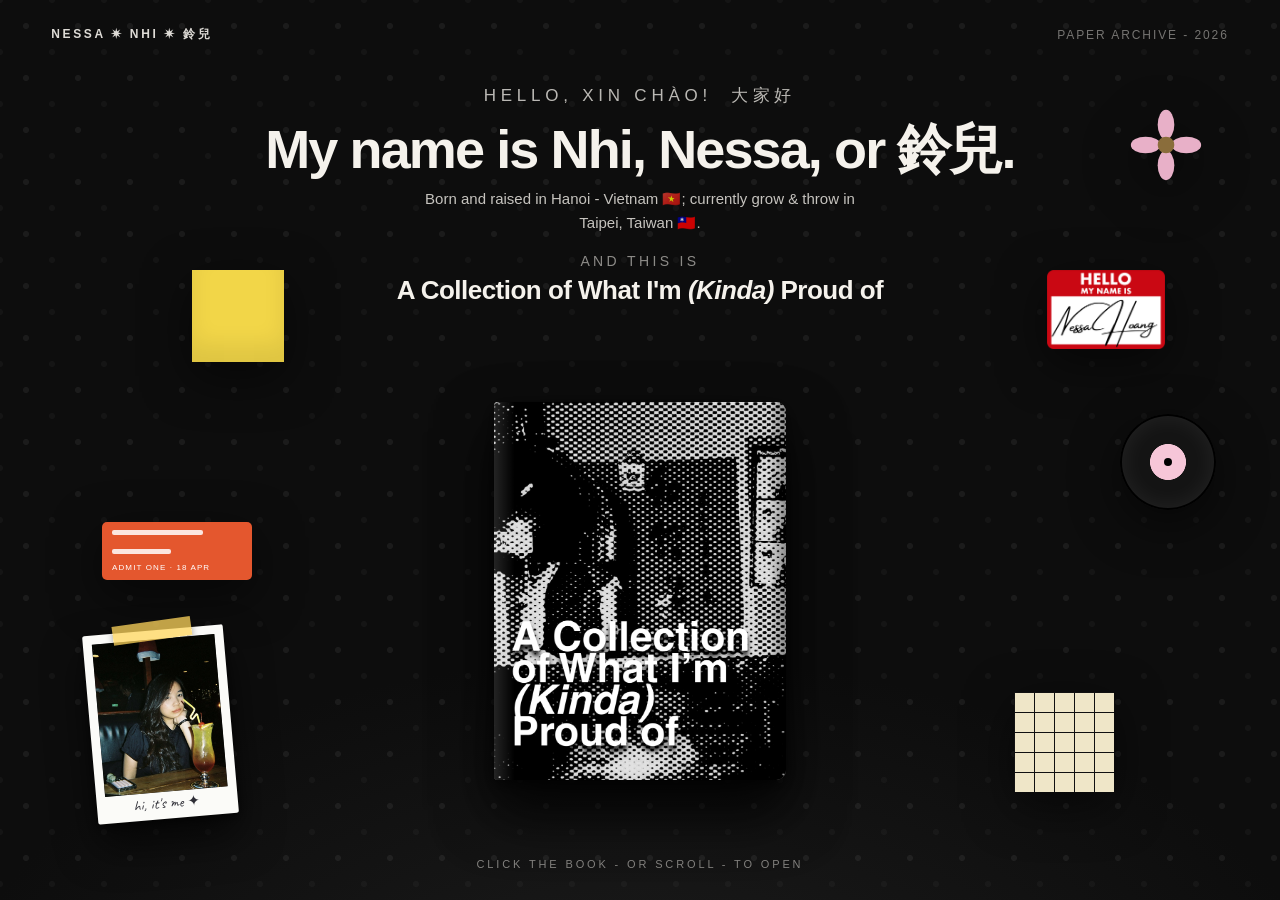
==== index.html @ 857541cd "Describe UI-UX and user-flow work in the NSTC entry Co-Authored-By: Claude Opus 5.5 <noreply@anthrop" ====
<!DOCTYPE html>
<html lang="en">
<head>
<meta charset="UTF-8">
<meta name="viewport" content="width=device-width, initial-scale=1.0, viewport-fit=cover">
<title>A Collection of What I'm (Kinda) Proud of - Nessa / Nhi / 鈴兒</title>
<meta name="description" content="Nessa (Nhi / 鈴兒) - marketer, event-maker and creator. A scrapbook portfolio of campaigns, events and products I'm kinda proud of.">
<meta name="theme-color" content="#0d0d0d" media="(prefers-color-scheme: dark)">
<meta name="theme-color" content="#cfeffe" media="(prefers-color-scheme: light)">
<meta name="color-scheme" content="dark light">
<link rel="preconnect" href="https://fonts.googleapis.com">
<link rel="preconnect" href="https://fonts.gstatic.com" crossorigin>
<link href="https://fonts.googleapis.com/css2?family=Caveat:wght@500;600;700&family=Space+Mono:wght@400;700&display=swap" rel="stylesheet">
<style>
:root{
  --helv: "Helvetica Neue", Helvetica, "Segoe UI", Arial, "PingFang TC", "Microsoft JhengHei", sans-serif;
  --hand: "Caveat", "Segoe Script", "Bradley Hand", "Comic Sans MS", cursive;
  --mono: "Space Mono", ui-monospace, "SF Mono", SFMono-Regular, Menlo, Consolas, monospace;
  --display: "Fraunces", "Playfair Display", Georgia, "Times New Roman", serif;
  --rule: rgba(96,116,158,.20);
  --tape: rgba(255,214,92,.75);
  --ink-black:#0d0d0d;
  --paper-white:#f5f2ec;
  --polka-blue:#cfeffe;
  --polka-dot:#0a0a14;
  --ink:#16161c;
  --card-white:#fcfcfa;
  --card-paper:#f8f5ee;
  --cr-red:#ff5a4f; --cr-orange:#ff9a3c; --cr-yellow:#ffd93d; --cr-green:#6bcf7f;
  --cr-teal:#4ecdc4; --cr-blue:#4d96ff; --cr-purple:#b983ff; --cr-pink:#ff8ab8;
  --res-line:#e0356b;
  --accent-ticket:#e4572e; --accent-note:#f2d648; --accent-envelope:#f6c6d8;
}
*{ margin:0; padding:0; box-sizing:border-box; -webkit-tap-highlight-color:transparent; }
html{ height:100%; }
body{ height:100%; height:100dvh; overflow:hidden; overscroll-behavior:none; }
body{ font-family:var(--helv); background:var(--ink-black); color:var(--paper-white); -webkit-font-smoothing:antialiased; }
button{ font-family:var(--helv); cursor:pointer; border:0; background:none; color:inherit; }
img{ display:block; max-width:100%; }

/* ---- moving polka dots ---- */
.dots-layer{
  position:absolute; inset:0; pointer-events:none;
  background-image:
    radial-gradient(var(--dot-c1, rgba(255,255,255,.06)) var(--dot-r,2.6px), transparent calc(var(--dot-r,2.6px) + .8px)),
    radial-gradient(var(--dot-c2, rgba(255,255,255,.03)) var(--dot-r,2.6px), transparent calc(var(--dot-r,2.6px) + .8px));
  background-size:var(--dot-t,52px) var(--dot-t,52px), var(--dot-t,52px) var(--dot-t,52px);
  background-position:0 0, calc(var(--dot-t,52px)/2) calc(var(--dot-t,52px)/2);
  animation:dotsUp 10s linear infinite;
}
@keyframes dotsUp{
  from{ background-position:0 0, calc(var(--dot-t,52px)/2) calc(var(--dot-t,52px)/2); }
  to  { background-position:0 calc(var(--dot-t,52px) * -1), calc(var(--dot-t,52px)/2) calc(var(--dot-t,52px)/-2); }
}

/* ---- focus visibility (keyboard users) ---- */
:focus-visible{ outline:3px solid #4d96ff; outline-offset:3px; border-radius:4px; }
#landing :focus-visible{ outline-color:#ffd93d; }
#viewer :focus-visible, #contact-overlay :focus-visible{ outline-color:#e0356b; }
/* the deck is page-sized — a full-bleed ring reads as breakage, so inset it */
.deck-zone:focus-visible{ outline:none; }
.deck-zone:focus-visible::after{ content:""; position:absolute; inset:8px; z-index:55; pointer-events:none;
  border:2px dashed rgba(224,53,107,.7); border-radius:14px; }

/* ============ LANDING ============ */
#landing{ position:fixed; inset:0; height:100dvh; z-index:10; display:flex; flex-direction:column; align-items:center; overflow:hidden;
  background: radial-gradient(ellipse 90% 70% at 50% 115%, #1c1c1c 0%, transparent 60%), var(--ink-black);
  transition:opacity .55s ease, visibility 0s linear .6s; }
#landing .dots-layer{ z-index:1; }
body.opened #landing{ opacity:0; visibility:hidden; pointer-events:none; }
.landing-nav{ width:100%; display:flex; justify-content:space-between; align-items:center; padding:26px clamp(24px,4vw,54px) 0;
  font-size:12px; letter-spacing:.22em; font-weight:700; text-transform:uppercase; opacity:.9; z-index:5; }
.landing-nav span{ opacity:.5; font-weight:400; letter-spacing:.16em; }
.greeting{ z-index:5; text-align:center; margin-top:clamp(16px,4.5vh,44px);
  animation:rise .9s cubic-bezier(.22,1,.36,1) both .15s; transition:opacity .4s ease, transform .6s ease; }
body.opening .greeting{ opacity:0; transform:translateY(-26px); }
.greeting .hello{ font-size:clamp(13px,1.6vw,17px); letter-spacing:.28em; text-transform:uppercase; opacity:.75; margin-bottom:14px; }
.greeting h1{ font-size:clamp(28px,4.6vw,54px); font-weight:700; letter-spacing:-.035em; line-height:1.05; }
.greeting h1 .names{ white-space:nowrap; }
.greeting .andthis{ margin-top:14px; font-size:clamp(12px,1.3vw,14px); letter-spacing:.24em; text-transform:uppercase; opacity:.55; }
.greeting .work-title{ margin-top:6px; font-size:clamp(17px,2.3vw,26px); font-weight:700; letter-spacing:-.02em; }
.greeting .work-title em{ font-style:italic; }
.greeting .bio{ margin-top:10px; font-size:clamp(11.5px,1.18vw,15px); line-height:1.58; opacity:.8;
  max-width:52ch; margin-left:auto; margin-right:auto; }
.greeting .bio:first-of-type{ margin-top:14px; }
.greeting .bio b{ font-weight:700; opacity:1; color:#fff; }
.greeting .bio .nb{ white-space:nowrap; }
.greeting .andthis{ margin-top:18px; }

/* the polaroid of me, sitting on the desk next to the book */
.me-shot{ position:absolute; z-index:7; left:clamp(18px,7vw,110px); bottom:clamp(16px,9vh,90px);
  width:clamp(112px,11vw,168px); background:#fbfbf8; padding:9px 9px 5px; border-radius:2px;
  box-shadow:0 22px 40px rgba(0,0,0,.62), 0 3px 10px rgba(0,0,0,.5);
  transform:rotate(-5deg); transition:opacity .5s ease, transform .5s ease;
  animation:drift 12s ease-in-out infinite alternate; --dx:7px; --dy:-11px; --r0:-5deg; --r1:-2deg; }
.me-shot .me-frame{ width:100%; aspect-ratio:4/5; overflow:hidden; background:#111; }
.me-shot img{ width:100%; height:100%; object-fit:cover; object-position:58% 34%; }
.me-shot figcaption{ font-family:var(--hand); font-size:clamp(14px,1.15vw,18px); color:#2e2e36;
  text-align:center; padding:3px 0 2px; line-height:1.1; }
.me-shot .me-tape{ position:absolute; top:-9px; left:50%; width:56%; height:19px;
  transform:translateX(-50%) rotate(-3deg); background:var(--tape); box-shadow:0 3px 7px rgba(0,0,0,.35); }
body.opening .me-shot{ opacity:0; transform:translateY(18px) rotate(-5deg); }
@keyframes rise{ from{ opacity:0; transform:translateY(26px);} to{ opacity:1; transform:none;} }

.book-stage{ position:relative; z-index:6; flex:1; min-height:0; width:100%; display:flex; flex-direction:column; align-items:center; justify-content:center; perspective:1900px; padding-top:2vh; }
#book{ position:relative; height:clamp(190px,42vh,420px); max-height:100%; aspect-ratio:770/1000; transform-style:preserve-3d; transform-origin:left center;
  cursor:pointer; animation:rise 1s cubic-bezier(.22,1,.36,1) both .35s; transition:transform 1.15s cubic-bezier(.55,.03,.22,1); }
#book:hover .cover{ transform:rotateY(-16deg); }
#book .inner-page{ position:absolute; inset:0; border-radius:4px 10px 10px 4px; background:var(--card-paper);
  display:flex; flex-direction:column; align-items:center; justify-content:center; gap:8px; color:#4a453b; text-align:center;
  box-shadow:inset 14px 0 24px rgba(0,0,0,.10), 0 26px 55px rgba(0,0,0,.55); }
#book .inner-page p{ font-size:clamp(10px,1.1vw,13px); letter-spacing:.2em; text-transform:uppercase; }
#book .inner-page .mark{ font-size:26px; }
#book .cover{ position:absolute; inset:0; border-radius:4px 10px 10px 4px; transform-origin:left center; transform-style:preserve-3d;
  transition:transform 1.15s cubic-bezier(.55,.03,.22,1); box-shadow:0 30px 60px rgba(0,0,0,.6), 0 4px 14px rgba(0,0,0,.5); }
#book .cover-front, #book .cover-back{ position:absolute; inset:0; border-radius:inherit; overflow:hidden; backface-visibility:hidden; }
#book .cover-front{ background:#111; }
#book .cover-front img{ width:100%; height:100%; object-fit:cover; filter:contrast(1.02); }
#book .cover-front::after{ content:""; position:absolute; inset:0; background:linear-gradient(90deg, rgba(255,255,255,.14) 0, transparent 7%, transparent 94%, rgba(0,0,0,.35) 100%); }
#book .cover-back{ transform:rotateY(180deg); background:var(--card-paper); border-radius:10px 4px 4px 10px; display:flex; align-items:center; justify-content:center;
  color:#4a453b; font-size:clamp(9px,1vw,12px); letter-spacing:.2em; text-transform:uppercase; box-shadow:inset -14px 0 24px rgba(0,0,0,.10); }
body.opening #book{ transform:translateX(50%) translateY(var(--open-dy,-6vh)) rotateX(4deg) scale(1.8); }
body.opening #book .cover{ transform:rotateY(-178deg); }
.hint{ z-index:5; padding-bottom:30px; font-size:11px; letter-spacing:.26em; text-transform:uppercase; opacity:.5;
  animation:bob 2.4s ease-in-out infinite; transition:opacity .3s ease; }
body.opening .hint{ opacity:0; }
@keyframes bob{ 0%,100%{ transform:translateY(0);} 50%{ transform:translateY(6px);} }

/* floating ephemera */
.ephemera{ position:absolute; inset:0; z-index:2; pointer-events:none; transition:opacity .5s ease; }
body.opening .ephemera{ opacity:0; }
.float-item{ position:absolute; will-change:transform; animation:drift var(--dur,9s) ease-in-out infinite alternate;
  animation-delay:var(--delay,0s); filter:drop-shadow(0 14px 24px rgba(0,0,0,.55)); }
@keyframes drift{ from{ transform:translate(0,0) rotate(var(--r0,-4deg)); } to{ transform:translate(var(--dx,10px), var(--dy,-18px)) rotate(var(--r1,4deg)); } }
.float-item img{ width:100%; height:auto; }
.fi-badge img.el-badge{ width:118px; }
.ph-note{ width:92px; height:92px; background:var(--accent-note); box-shadow:inset 0 -18px 22px rgba(0,0,0,.08); }
.ph-ticket{ width:150px; height:58px; background:var(--accent-ticket); border-radius:5px; color:#fff; font-size:8px; letter-spacing:.14em;
  padding:8px 10px; text-transform:uppercase; display:flex; flex-direction:column; justify-content:space-between; }
.ph-ticket i{ display:block; height:5px; background:rgba(255,255,255,.85); border-radius:2px; width:70%; }
.ph-ticket i + i{ width:45%; margin-top:4px; }
.ph-polaroid{ width:110px; background:#fff; padding:8px 8px 26px; }
.ph-polaroid .ph-photo{ width:100%; aspect-ratio:1; background: radial-gradient(circle at 30% 35%, #8b93a8 0 22%, transparent 23%), linear-gradient(160deg,#5b6478,#2e3242); }
.ph-vinyl{ width:96px; height:96px; border-radius:50%; background:radial-gradient(circle, var(--accent-envelope) 0 26%, #141414 27% 100%);
  box-shadow:inset 0 0 0 2px #000, inset 0 0 26px rgba(255,255,255,.08); position:relative; }
.ph-vinyl::after{ content:""; position:absolute; left:50%; top:50%; width:8px; height:8px; border-radius:50%; background:#000; transform:translate(-50%,-50%); }
.ph-cross{ width:100px; height:100px; background: linear-gradient(#111 1.5px, transparent 1.5px) 0 0/20px 20px, linear-gradient(90deg,#111 1.5px, transparent 1.5px) 0 0/20px 20px, #efe6c8; }
.ph-flower{ width:74px; height:74px; }
.fi-1{ top:11%; left:5%;  --dur:11s; --dx:14px; --dy:-20px; --r0:-8deg; --r1:-2deg; }
.fi-2{ top:58%; left:8%;  --dur:12s; --dx:-12px; --dy:-26px; --r0:5deg; --r1:-3deg; --delay:-3s; }
.fi-3{ top:30%; left:15%; --dur:9s;  --dx:10px; --dy:16px; --r0:-10deg; --r1:-16deg; --delay:-5s; }
.fi-4{ top:12%; right:6%; --dur:11s; --dx:-16px; --dy:18px; --r0:6deg; --r1:12deg; }
.fi-badge{ top:30%; right:9%; --dur:9s; --dx:-10px; --dy:-14px; --r0:7deg; --r1:2deg; }
.fi-5{ top:46%; right:5%; --dur:13s; --dx:12px; --dy:-22px; --r0:-3deg; --r1:4deg; --delay:-6s; }
.fi-6{ bottom:12%; right:13%; --dur:10s; --dx:-10px; --dy:-14px; --r0:8deg; --r1:2deg; --delay:-2s; }
.fi-7{ bottom:15%; left:18%; --dur:12s; --dx:16px; --dy:-10px; --r0:-4deg; --r1:6deg; --delay:-8s; }
.fi-8{ top:6%; left:36%; --dur:9s;  --dx:-8px; --dy:14px; --r0:3deg; --r1:-5deg; --delay:-4s; }
/* fi-7 was an empty polaroid — the real photo replaces it; fi-8 sat on the title */
.fi-7, .fi-8{ display:none; }
@media (max-width:1100px){ .fi-3{ display:none; } }

/* ---- bg morph ---- */
#bg-morph{ position:fixed; inset:0; height:100dvh; z-index:12; pointer-events:none; background:var(--polka-blue); clip-path:circle(0% at 50% 50%); transition:clip-path .9s cubic-bezier(.65,.02,.3,1); }
#bg-morph .dots-layer{ --dot-c1:var(--polka-dot); --dot-c2:rgba(10,10,20,.45); }
body.morph #bg-morph{ clip-path:circle(150% at 50% 50%); }

/* ============ VIEWER ============ */
#viewer{ position:fixed; inset:0; height:100dvh; z-index:15; background:var(--polka-blue); color:var(--ink); display:flex; flex-direction:column;
  opacity:0; visibility:hidden; pointer-events:none; transition:opacity .5s ease, visibility 0s linear .5s; }
body.opened #viewer{ opacity:1; visibility:visible; pointer-events:auto; transition:opacity .5s ease; }
#viewer .dots-layer{ z-index:1; --dot-c1:var(--polka-dot); --dot-c2:rgba(10,10,20,.45); }
.topbar, .deck-head, #flow-hint{ opacity:0; transform:translateY(-14px); transition:opacity .55s ease, transform .55s cubic-bezier(.22,1,.36,1); }
#flow-hint{ transform:translateY(12px); }
body.opened .topbar{ opacity:1; transform:none; transition-delay:.25s; }
body.opened .deck-head{ opacity:1; transform:none; transition-delay:.4s; }
body.opened #flow-hint{ opacity:.6; transform:none; transition-delay:.6s; }
.topbar{ position:relative; z-index:40; display:flex; align-items:center; justify-content:space-between; padding:14px 20px 0; }
.topbar .cluster{ display:flex; gap:11px; }
.dots-top{ position:absolute; left:50%; top:12px; transform:translateX(-50%); color:rgba(10,10,20,.65); font-size:15px; letter-spacing:3px; }
.icon-btn{ width:40px; height:40px; border-radius:50%; display:grid; place-items:center; border:1.7px solid var(--ink); color:var(--ink); transition:transform .2s ease, background .2s ease; }
.icon-btn:hover{ transform:scale(1.08); background:rgba(10,10,20,.08); }
.icon-btn.solid{ background:var(--ink); color:#fff; border-color:var(--ink); }
.icon-btn svg{ width:18px; height:18px; }
.deck-head{ position:relative; z-index:30; text-align:center; margin-top:1px; }
.deck-head h2{ color:var(--ink); font-weight:700; letter-spacing:-.02em; font-size:clamp(15px,1.9vw,21px); max-width:70vw; margin:0 auto; }
.deck-head .meta{ margin-top:3px; display:inline-flex; align-items:center; gap:6px; color:rgba(10,10,20,.7); font-size:11px; font-weight:500; }
.deck-head .meta svg{ width:13px; height:13px; }

.deck-zone{ position:relative; flex:1; min-height:0; z-index:20; overflow:hidden; cursor:grab;
  /* single-finger drag is ours; two-finger pinch stays with the browser (a11y) */
  touch-action:pinch-zoom;
  opacity:0; transform:translateY(30px) scale(.98); transition:opacity .6s ease, transform .7s cubic-bezier(.22,1,.36,1); }
body.opened .deck-zone{ opacity:1; transform:none; transition-delay:.3s; }
.deck-zone.dragging{ cursor:grabbing; }
#back-hint{ position:absolute; left:30px; top:50%; transform:translateY(-50%); z-index:50; color:var(--ink); font-size:11px; font-weight:700;
  letter-spacing:.24em; text-transform:uppercase; opacity:0; pointer-events:none; white-space:nowrap; }
#back-hint::before{ content:"←"; margin-right:9px; font-size:15px; }
#fwd-hint{ position:absolute; right:30px; top:50%; transform:translateY(-50%); z-index:50; color:var(--ink); font-size:11px; font-weight:700;
  letter-spacing:.24em; text-transform:uppercase; opacity:0; pointer-events:none; white-space:nowrap; text-align:right; }
#fwd-hint::after{ content:"→"; margin-left:9px; font-size:15px; }
#flow-hint{ position:relative; z-index:30; text-align:center; padding:1px 0 12px; color:var(--ink); font-size:10px; letter-spacing:.24em; text-transform:uppercase; }


.page{ position:relative; overflow:hidden; background:var(--card-white); }
.page img.page-img{ width:100%; height:100%; object-fit:cover; }
.slot{ position:absolute; inset:0; }
.slot .page{ width:100%; height:100%; }

/* SPREAD (two facing pages) — the default on landscape / desktop.
   Height is capped by the deck frame AND by the width the spread needs, so the
   book is always as large as it can be without ever spilling out of its frame. */
#openbook{ position:absolute; left:50%; top:50%; transform:translate(-50%,-50%);
  height:min(96%, calc(94vw / 1.54)); aspect-ratio:1540/1000;
  perspective:2800px; z-index:30; filter:drop-shadow(0 36px 50px rgba(20,40,70,.35)); }

/* SINGLE PAGE — portrait phones/tablets and any frame too small for a legible
   spread. One page fills the frame; the leaf pivots on the spine at its left. */
body.mode-single #openbook{ height:min(97%, calc(93vw / 0.77)); aspect-ratio:770/1000;
  filter:drop-shadow(0 20px 34px rgba(20,40,70,.34)); }
body.mode-single .ob-left{ display:none; }
body.mode-single .ob-right{ left:0; right:auto; width:100%; transform:none; border-radius:14px; }
body.mode-single .ob-spine{ display:none; }
body.mode-single #flip-leaf{ left:0; width:100%; }
body.mode-single #flip-leaf .leaf-front,
body.mode-single #flip-leaf .leaf-back{ border-radius:14px; }
/* the blank reverse of a turning sheet */
.page-verso{ background:
    repeating-linear-gradient(135deg, rgba(90,80,60,.045) 0 7px, transparent 7px 14px),
    var(--card-paper);
  box-shadow:inset 0 0 70px rgba(120,110,90,.14); }
/* END OF A SINGLE-PAGE BOOK.
   Turning the last sheet away on the spine doesn't read as "closing" when there
   is no facing page — it just foreshortens off to the left and leaves the cover
   showing as a sliver. So instead the COVER swings shut over the page: it comes
   in edge-on at the spine and sweeps right until it covers the book. */
body.mode-single #openbook.book-closing .ob-right,
body.mode-single #openbook.book-closing .ob-left,
body.mode-single #openbook.book-closing .ob-spine{ animation:none; }
/* Pivot on the RIGHT edge so the cover's leading edge travels right → left,
   matching the way the spread shuts. */
body.mode-single #openbook.book-closing #flip-leaf{ transform-origin:right center;
  animation:coverShut .8s cubic-bezier(.42,.02,.24,1) forwards; }
@keyframes coverShut{ from{ transform:rotateY(90deg); } to{ transform:rotateY(0deg); } }
/* a shadow that sweeps off the page as the cover lands on it */
body.mode-single #openbook.book-closing .ob-right .half-shade{ animation:coverCast .8s ease-out forwards; }
@keyframes coverCast{ from{ opacity:.30; } to{ opacity:0; } }
/* one page is a much smaller stage than a spread — bring the vanishing point in
   so the sweep reads as depth instead of a horizontal squash */
body.mode-single #openbook{ perspective:1500px; }
/* CLOSE-BOOK ANIMATION — the right-hand leaf (carrying the COVER on its back)
   pivots on the spine and sweeps LEFT over the left page, the way the last page
   of a book falls shut. The left page stays put and the cover lands on it. */
#openbook.book-closing #flip-leaf{ animation:leafShut .95s cubic-bezier(.55,.03,.28,1) forwards; }
@keyframes leafShut{ from{ transform:rotateY(0deg); } to{ transform:rotateY(-180deg); } }
#openbook.book-closing .ob-right{ animation:rightFade .45s ease .5s forwards; }
@keyframes rightFade{ to{ opacity:0; } }
#openbook.book-closing .ob-spine{ animation:rightFade .4s ease .55s forwards; }
/* Once the leaf has swept shut, the book IS its left half — pivot on that
   half's centre so the closed book sits centred instead of off to one side. */
#openbook.book-closing{ transform-origin:25% 50%; animation:bookRecenter .85s cubic-bezier(.5,.02,.3,1) .8s forwards; }
@keyframes bookRecenter{
  from{ transform:translate(-50%,-50%) scale(1) rotate(0deg); }
  to  { transform:translate(-25%,-50%) scale(.86) rotate(-3deg); }
}
/* single-page mode is already one page wide — keep it centred where it is */
/* On one page there is no second half for the book to fold onto - shutting it
   IS the whole book going away. So it settles, shrinks off the screen, and only
   then does the card drop into the space it left. */
body.mode-single #openbook.book-closing{ transform-origin:50% 50%;
  animation-name:bookAwaySingle; animation-delay:.66s; animation-duration:.72s;
  animation-timing-function:cubic-bezier(.5,.02,.3,1); }
@keyframes bookAwaySingle{
  0%  { transform:translate(-50%,-50%) scale(1)   rotate(0deg);  opacity:1; }
  46% { transform:translate(-50%,-50%) scale(.84) rotate(-3deg); opacity:1; }
  100%{ transform:translate(-50%,-64%) scale(.42) rotate(-7deg); opacity:0; }
}
/* REOPEN — the same shut, run backwards, for scrolling back off the end */
#openbook.book-opening-back #flip-leaf{ animation:leafOpenBack .55s cubic-bezier(.3,.02,.35,1) forwards; }
@keyframes leafOpenBack{ from{ transform:rotateY(-180deg); } to{ transform:rotateY(0deg); } }
#openbook.book-opening-back .ob-right{ animation:rightBack .32s ease forwards; }
@keyframes rightBack{ from{ opacity:0; } to{ opacity:1; } }
#openbook.book-opening-back .ob-spine{ animation:rightBack .32s ease .08s backwards; }
#openbook.book-opening-back{ transform-origin:25% 50%; animation:bookGrowBack .5s cubic-bezier(.34,1.5,.5,1) forwards; }
@keyframes bookGrowBack{
  from{ transform:translate(-25%,-50%) scale(.86) rotate(-3deg); }
  to  { transform:translate(-50%,-50%) scale(1) rotate(0deg); }
}
body.mode-single #openbook.book-opening-back{ transform-origin:50% 50%; animation-name:bookGrowBackSingle; }
@keyframes bookGrowBackSingle{
  from{ transform:translate(-50%,-50%) scale(.86) rotate(-3deg); }
  to  { transform:translate(-50%,-50%) scale(1) rotate(0deg); }
}
body.mode-single #openbook.book-opening-back .ob-right,
body.mode-single #openbook.book-opening-back .ob-left,
body.mode-single #openbook.book-opening-back .ob-spine{ animation:none; }
body.mode-single #openbook.book-opening-back #flip-leaf{ transform-origin:right center;
  animation:coverOpenBack .5s cubic-bezier(.3,.02,.35,1) forwards; }
@keyframes coverOpenBack{ from{ transform:rotateY(0deg); } to{ transform:rotateY(90deg); } }

/* cover face mounted on the closing leaf's back */
.page.back-cover{ background:#111; display:flex; }
.page.back-cover img{ width:100%; height:100%; object-fit:cover; }
.ob-half{ position:absolute; top:0; width:50%; height:100%; transform-origin:bottom center; }
.ob-left{ left:0; transform:rotate(-.8deg); border-radius:14px 0 0 14px; overflow:hidden; }
.ob-right{ right:0; transform:rotate(.8deg); border-radius:0 14px 14px 0; overflow:hidden; }
.ob-half .half-shade{ position:absolute; inset:0; pointer-events:none; background:#0c1020; opacity:0; }
#flip-leaf{ position:absolute; left:50%; top:0; width:50%; height:100%; transform-origin:left center; transform-style:preserve-3d; will-change:transform; z-index:5; }
#flip-leaf .leaf-face{ position:absolute; inset:0; backface-visibility:hidden; overflow:hidden; background:var(--card-white); }
/* transformed/animated children create their own layers that ignore the parent's
   backface hiding — force it on them too, or they ghost through mid-flip */
#flip-leaf .leaf-face *{ backface-visibility:hidden; }
#openbook.flipping #flip-leaf .leaf-front{ border-radius:0 14px 14px 0; }
#flip-leaf .leaf-back{ transform:rotateY(180deg); border-radius:14px 0 0 14px; }
#flip-leaf .leaf-face .leaf-shade{ position:absolute; inset:0; pointer-events:none; background:linear-gradient(90deg, rgba(8,10,22,.55), rgba(8,10,22,.15)); opacity:0; }
.ob-spine{ position:absolute; left:50%; top:-1%; bottom:-1%; width:5.5%; transform:translateX(-50%); z-index:8; pointer-events:none;
  background:linear-gradient(90deg, transparent, rgba(0,0,0,.10) 36%, rgba(0,0,0,.22) 50%, rgba(0,0,0,.10) 64%, transparent); }

/* ============ PAGE CONTENT (all clipped inside .page) ============ */
/* container query so type scales with the physical page, and overflow hides */
.pg{ position:absolute; inset:0; overflow:hidden; container-type:size; background:var(--card-paper); }
.pg-pad{ position:absolute; inset:0; padding:7cqh 8cqw; display:flex; flex-direction:column; overflow:hidden; }

/* ---- ABOUT ME page (photo) ---- */
/* ---- ABOUT: the "tell me about yourself" card ----
   A filled-in form card, a polaroid tucked over its corner, and the paragraph
   in a highlighted block underneath. Everything is sized in cqh so the whole
   thing scales with the page instead of needing its own breakpoints. */
.about{ color:#33333a; }
.about .pg-pad{ display:flex; flex-direction:column; }
.about .a-top{ display:flex; justify-content:space-between; align-items:baseline; font-family:var(--mono);
  font-size:2cqh; letter-spacing:.06em; color:#8a8a90; padding-bottom:1.2cqh; flex:none; }
.about .a-foot{ display:flex; justify-content:space-between; align-items:baseline; font-family:var(--mono);
  font-size:1.8cqh; letter-spacing:.06em; color:#9a9aa2; padding-top:1.2cqh; flex:none; }
.a-stage{ position:relative; flex:1 1 auto; min-height:0; display:flex; flex-direction:column;
  justify-content:center; gap:2.2cqh; padding:1cqh 0; }
/* a flex item will not go below its own min-content width unless told to, and
   a long unbroken value in the card was pushing the whole card off the sheet */
.a-stage > *{ min-width:0; max-width:100%; }
/* one dial the fitter turns: the card is a fixed stack of rows, so when the
   page is short everything on it has to come down together, not just the
   paragraph at the bottom */
.a-stage{ --acs:1; }

/* the card */
.a-card{ position:relative; z-index:1; background:#fff; border-radius:2.2cqh;
  padding:calc(3.4cqh * var(--acs)) 3.4cqw calc(2.6cqh * var(--acs));
  box-shadow:0 2.4cqh 4cqh rgba(20,30,60,.13);
  /* the polaroid overhangs the top-right corner and the toolkit runs down the
     strip below it, so the card keeps clear of both */
  margin-right:23cqw; }
.ac-head{ position:relative; margin-bottom:calc(2.2cqh * var(--acs)); padding-top:calc(2.6cqh * var(--acs)); }
/* the sticker sits ABOVE the first line of the title, never across it */
.ac-stamp{ position:absolute; top:0; left:12.5cqw; font-family:var(--mono); font-size:1.8cqh;
  font-weight:700; letter-spacing:.22em; text-transform:uppercase; color:#15151b;
  background:var(--cr-blue); padding:.35cqh 1.1cqw; transform:rotate(-2deg); white-space:nowrap; }
.ac-title{ font-family:var(--display); font-size:calc(6.6cqh * var(--acs)); font-weight:800; line-height:1.02;
  letter-spacing:-.03em; color:#5b2f22; margin:.6cqh 0 0; }
.ac-kicker{ font-family:var(--mono); font-size:2cqh; font-weight:700; letter-spacing:.3em;
  text-transform:uppercase; color:var(--cr-blue); margin-left:.8cqw; vertical-align:.9cqh; }

/* the ruled rows */
.ac-rows{ border-top:.22cqh solid #23232a; }
.ac-row{ display:flex; flex-wrap:wrap; align-items:baseline; gap:.2cqh 2.4cqw;
  border-bottom:.22cqh solid #23232a; padding:calc(1.15cqh * var(--acs)) .4cqw; min-width:0; }
.ac-cell{ display:flex; align-items:baseline; gap:.9cqw; min-width:0; flex:1 1 auto; }
.ac-cell + .ac-cell{ flex:0 1 auto; }
.ac-k{ font-family:Georgia,"Times New Roman",serif; font-size:calc(2.35cqh * var(--acs)); color:#23232a; flex:none; }
.ac-v{ font-family:var(--hand); font-size:calc(3cqh * var(--acs)); line-height:1.1; color:#3a3ad0;
  overflow-wrap:anywhere; }

/* the polaroid, tucked over the card's top-right corner */
.a-polaroid{ position:absolute; top:-1cqh; right:-1cqw; width:calc(26cqw * var(--acs)); z-index:3; margin:0;
  background:#fff; padding:1.1cqh 1.1cqh 3cqh; border-radius:.6cqh;
  box-shadow:0 2.6cqh 4.2cqh rgba(20,30,60,.28); transform:rotate(3.5deg); }
.a-polaroid img{ width:100%; aspect-ratio:.82; object-fit:cover; display:block; border-radius:.3cqh; }
.a-polaroid .tape{ position:absolute; top:-1.5cqh; left:50%; transform:translateX(-50%) rotate(-3deg);
  width:60%; height:3.2cqh; background:var(--accent-note); opacity:.92;
  box-shadow:0 .8cqh 1.6cqh rgba(0,0,0,.16); }
.a-polaroid .a-spark{ position:absolute; bottom:-2cqh; left:-1.6cqw; font-size:4.4cqh; color:#e0356b;
  transform:rotate(-8deg); filter:drop-shadow(0 .4cqh .8cqh rgba(0,0,0,.2)); }

/* the toolkit: a rail of little sticker tiles down the right-hand strip the
   card and the paragraph already leave clear, starting under the polaroid */
.a-kit{ position:absolute; right:0; top:33%; bottom:0; width:22.5cqw; z-index:3;
  display:grid; grid-template-columns:repeat(2, 1fr); align-content:center;
  justify-items:center; gap:1.1cqh .8cqw; }
.kit-head{ grid-column:1 / -1; }
/* the odd one out sits under the middle of the pair above it */
.kit:nth-child(8){ grid-column:1 / -1; }
.kit-head{ font-family:var(--mono); font-size:calc(1.5cqh * var(--acs)); font-weight:700;
  letter-spacing:.14em; text-transform:uppercase; color:#6a6a76; text-align:center;
  margin-bottom:.3cqh; }
.kit{ display:block; min-width:0; transform:rotate(var(--r,0deg));
  transition:transform .2s cubic-bezier(.34,1.7,.5,1); }
.kit:nth-child(odd){ --r:-1.8deg; }
.kit:nth-child(even){ --r:1.8deg; }
/* The float lives on the INNER wrapper. A running animation outranks a :hover
   transform, so putting both on one element is what would kill the hover. */
.kit-fly{ display:flex; flex-direction:column; align-items:center; justify-content:center;
  gap:.25cqh; animation:kitFly 3.4s ease-in-out infinite; animation-delay:var(--d,0s); }
@keyframes kitFly{
  0%   { transform:translate(0, 0)          rotate(0deg); }
  30%  { transform:translate(.18cqw, -.75cqh) rotate(-3.2deg); }
  62%  { transform:translate(-.16cqw, -.3cqh) rotate(2.6deg); }
  100% { transform:translate(0, 0)          rotate(0deg); }
}
/* no card behind them any more, so the marks sit straight on the paper and
   carry their own shadow to lift off it */
.kit img{ width:min(9.4cqw, calc(9.2cqh * var(--acs))); height:auto; aspect-ratio:1;
  object-fit:contain; display:block; border-radius:1.4cqh;
  filter:drop-shadow(0 .55cqh 1cqh rgba(20,25,50,.3));
  transition:filter .2s ease; }
.kit-name{ font-family:var(--mono); font-size:calc(1.3cqh * var(--acs)); font-weight:700;
  color:#44444e; text-align:center; line-height:1.1; overflow-wrap:anywhere; }
@media (hover:hover){
  .kit:hover{ transform:rotate(0deg) scale(1.14); }
  .kit:hover img{ filter:drop-shadow(0 1cqh 1.8cqh rgba(20,25,50,.42)); }
}

/* the paragraph, in its own highlighted block */
.about p.a-body{ position:relative; z-index:1; --afs:2.4cqh; font-family:var(--mono);
  font-size:calc(var(--afs) * var(--acs)); line-height:1.7; color:#1f2a55; margin:0 23cqw 0 0;
  background:color-mix(in srgb, var(--cr-blue) 38%, #fff);
  /* left-aligned, not justified: monospace justified on a narrow page opens
     rivers of white between the words, and the page has to read the same on a
     laptop and a phone */
  border-radius:1.6cqh; padding:calc(2.2cqh * var(--acs)) 2.6cqw; text-align:left;
  overflow-wrap:anywhere; }
.about p.a-body b{ color:#12183a; }
.a-note{ position:absolute; right:-3.5cqw; bottom:1.6cqh; font-family:var(--hand);
  font-size:calc(2.9cqh * var(--acs)); font-weight:700; color:#15151b; background:#ffd93d;
  border:.28cqh solid #15151b; border-radius:99px; padding:.4cqh 1.4cqw;
  transform:rotate(6deg); z-index:4; white-space:nowrap; }

/* No per-device variant. The card, the polaroid over its corner and the note
   are all sized in container units, so the one composition scales to whatever
   page it lands on - and the page you saw on a laptop is the page you get on
   a phone. --acs is the only thing that moves, and only when a page is short. */

/* ---- TABLE OF CONTENTS page ---- */
.toc{ color:#33333a; }
/* ---- Table of contents (sticker cluster, like the reference) ---- */
.toc{ color:#33333a; background:
    radial-gradient(circle at 15% 12%, #dbe6ff 0 15cqh, transparent 15cqh),
    radial-gradient(circle at 88% 82%, #ffe0ee 0 18cqh, transparent 18cqh),
    var(--card-paper); }
.toc .a-top{ display:flex; justify-content:space-between; align-items:baseline; font-size:2.4cqh; letter-spacing:.05em; color:#8a8a90; border-bottom:1.4px solid #2b2b30; padding-bottom:1.2cqh; margin-bottom:1.6cqh; }
.toc .toc-title{ display:block; font-size:6cqh; font-weight:900; letter-spacing:-.02em; color:#1a1a22; line-height:1; margin-bottom:.6cqh; }
.toc .toc-sub{ font-size:2.2cqh; color:#6a6a72; font-style:italic; margin-bottom:.8cqh; }
/* chips sit in ONE tight overlapping stack, centered — like the reference image */
/* color variants */
.toc-c-blue { background:#3457c9; color:#fff; }
.toc-c-pink { background:#ff5aa1; color:#fff; }
.toc-c-teal { background:#4ecdc4; color:#fff; }
/* little star accents */
@keyframes tocSpin{ from{ transform:rotate(0);} to{ transform:rotate(360deg);} }
.toc-hint{ margin-top:2cqh; text-align:center; font-size:2cqh; color:#8a8a92; font-style:italic; letter-spacing:.02em; }

/* ---- RESUME (education/skills) ---- */
.res .a-top, .div-l .a-top{ display:flex; justify-content:space-between; align-items:baseline; font-size:2.6cqh; letter-spacing:.05em; color:#8a8a90; border-bottom:1.4px solid #2b2b30; padding-bottom:1.4cqh; margin-bottom:3cqh; }
.res-title{ display:inline-block; font-weight:900; text-transform:uppercase; letter-spacing:.03em; font-size:5.6cqh; color:#fff;
  -webkit-text-stroke:.42cqh var(--tcol,var(--cr-blue)); text-shadow:.4cqh .5cqh 0 rgba(0,0,0,.13); transform:rotate(-1deg); margin-bottom:2.2cqh; }
.res-entry{ display:flex; justify-content:space-between; gap:4cqw; margin-bottom:2.1cqh; }
.res-org{ font-weight:700; font-size:3.1cqh; color:#232328; line-height:1.28; }
.res-role{ font-size:2.7cqh; color:#55555c; margin-top:.5cqh; }
.res-r{ text-align:right; flex:none; }
.res-where{ font-weight:700; font-size:2.9cqh; color:#232328; }
.res-when{ font-size:2.5cqh; color:#77777e; margin-top:.3cqh; }
.res-detail{ font-size:2.5cqh; color:#6a6a70; line-height:1.55; margin-top:.9cqh; }
.res-detail b{ color:#3c3c42; }
.res-div{ height:2px; background:var(--res-line); border-radius:2px; margin:2.4cqh 0 2.8cqh; opacity:.9; }
.stk-cloud{ display:flex; flex-wrap:wrap; gap:1.4cqh 1.2cqh; align-content:flex-start; }
.stk{ display:inline-block; font-weight:800; text-transform:uppercase; letter-spacing:.05em; font-size:2.4cqh; padding:1.1cqh 2cqh; border-radius:99px;
  background:var(--c,var(--cr-blue)); color:#fff; box-shadow:0 0 0 .4cqh #fff, 0 1cqh 1.6cqh rgba(20,20,40,.22); }
.stk.outline{ background:#fff; color:var(--c); box-shadow:0 0 0 .4cqh var(--c), 0 1cqh 1.6cqh rgba(20,20,40,.18); }
.stk.stamp{ border-radius:1.4cqh; box-shadow:0 0 0 .4cqh #fff, 0 0 0 .8cqh var(--c), 0 1cqh 1.6cqh rgba(20,20,40,.2); }
.stk-cloud .stk:nth-child(4n+1){ transform:rotate(-4deg);} .stk-cloud .stk:nth-child(4n+2){ transform:rotate(3deg);}
.stk-cloud .stk:nth-child(4n+3){ transform:rotate(-2deg);} .stk-cloud .stk:nth-child(4n+4){ transform:rotate(5deg);}
.res-plain{ font-size:2.85cqh; line-height:1.65; color:#4a4a52; }

/* ---- PROJECT spread (pretty-little-marketer style) ---- */
/* ---- LEFT PAGE — a ruled notebook sheet you wrote the story on ---- */
.prj-l{ --bg:var(--cr-blue); background:
    radial-gradient(circle at 92% 6%, color-mix(in srgb, var(--bg) 18%, #fff) 0 11cqh, transparent 11cqh),
    var(--card-paper); }
/* red margin rule down the left, like a school pad */
.prj-l::before{ content:""; position:absolute; top:0; bottom:0; left:5.5cqw; width:.32cqh; background:rgba(224,53,107,.30); }
.prj-tag{ display:inline-flex; align-items:center; gap:1.4cqw; font-family:var(--mono); font-size:2.1cqh; font-weight:700; letter-spacing:.16em; text-transform:uppercase;
  color:#fff; background:var(--bg); padding:.8cqh 1.8cqh; border-radius:99px; align-self:flex-start; box-shadow:0 1cqh 2cqh rgba(20,20,40,.18); transform:rotate(-1.5deg); }
.prj-tag .star{ font-size:2.4cqh; }
.prj-story{ margin-top:1.4cqh; flex:1 1 auto; min-height:0;
  overflow-y:auto; overscroll-behavior:contain; touch-action:pan-y;
  scrollbar-width:thin; scrollbar-color:color-mix(in srgb, var(--bg) 60%, #fff) transparent; }
.prj-story.is-scroll{ -webkit-mask-image:linear-gradient(180deg,#000 calc(100% - 3cqh),transparent);
  mask-image:linear-gradient(180deg,#000 calc(100% - 3cqh),transparent); }
.prj-story::-webkit-scrollbar{ width:.9cqh; }
.prj-story::-webkit-scrollbar-thumb{ background:color-mix(in srgb, var(--bg) 55%, #fff); border-radius:99px; }
.prj-story::-webkit-scrollbar-track{ background:transparent; }
.prj-story .lead{ display:inline-flex; align-items:center; gap:.8cqw; font-family:var(--hand); font-size:3.6cqh; font-weight:700;
  color:var(--bg); margin-bottom:.6cqh; transform:rotate(-1.5deg); }
.prj-story .lead .arw{ font-family:var(--helv); font-size:2.6cqh; }
.prj-story{ --sfs:2cqh; --slh:1.55; --smb:.9cqh; }
/* The book runs at ONE size. These classes used to step the type down by how
   much copy a page held, which is exactly what made every page look different -
   they now only tighten the leading, and the auto-fit is the single thing
   allowed to change the size, and only when a page genuinely will not hold. */
.prj-story.long { --slh:1.5;  --smb:.8cqh; }
.prj-story.xlong{ --slh:1.46; --smb:.7cqh; }
.prj-story.xxlong{ --slh:1.42; --smb:.6cqh; }
/* the story + full CV list on one page (VRUPC, the yearbook) runs longer than
   any other entry - give it its own starting size so the fit loop isn't
   already at the floor before it begins */
.prj-story.xxxlong{ --slh:1.38; --smb:.5cqh; }
.prj-story p{ font-size:var(--sfs); line-height:var(--slh); color:#43434c; margin-bottom:var(--smb); }
.prj-story p.lede{ font-weight:700; color:#22222a; }
/* CV bullets — one line of evidence each, figures set bold */
/* the one-line summary, boxed off with a tab so it reads as a standfirst */
.prj-story .tldr{ position:relative; border:.28cqh solid var(--bg); border-radius:1.3cqh;
  background:color-mix(in srgb, var(--bg) 9%, #fff);
  padding:1.5cqh 1.6cqh 1.2cqh; margin:1.1cqh 0 1.4cqh; }
.prj-story .tldr .lab{ position:absolute; top:-1.15cqh; left:1.5cqh;
  font-family:var(--mono); font-size:1.55cqh; font-weight:700; letter-spacing:.12em;
  color:#fff; background:var(--bg); border-radius:99px; padding:.25cqh 1.1cqh; }
.prj-story .tldr p{ margin:0; font-weight:600; color:#24242c; }
body.mode-single .prj-story .tldr{ padding:1.2cqh 1.3cqh 1cqh; margin:1cqh 0 1.1cqh; }
/* her own voice runs above the CV list, in the handwriting face and set in
   italic so it never reads as another bullet */
.prj-story .s-sub{ display:inline-flex; align-items:center; gap:.7cqw; font-family:var(--hand);
  font-size:calc(var(--sfs) * 1.25); font-weight:700; color:var(--bg);
  transform:rotate(-1.2deg); margin:.3cqh 0 .5cqh; }
.prj-story .s-sub .arw{ font-family:var(--helv); font-size:calc(var(--sfs) * .92); }
.prj-story p.mine{ font-style:italic; color:#3b3b45; margin-bottom:calc(var(--smb) * 1.5); }
.prj-story p.credits{ margin-top:calc(var(--smb) * 1.6); padding-top:.9cqh;
  border-top:.16cqh dashed color-mix(in srgb, var(--bg) 45%, transparent);
  font-size:calc(var(--sfs) * .86); font-style:italic; color:#6a6a76; }
.prj-story ul.cv{ list-style:none; margin:.6cqh 0 0; padding:0; }
.prj-story ul.cv li{ position:relative; padding-left:3.2cqw; margin-bottom:calc(var(--smb) * .9);
  font-size:var(--sfs); line-height:var(--slh); color:#43434c; }
.prj-story ul.cv li::before{ content:"▸"; position:absolute; left:0; top:0; color:var(--bg); font-weight:900; }
.prj-story ul.cv li:last-child{ margin-bottom:0; }
.prj-story .num{ font-weight:800; color:#15151b; }
.d-wins .win .num{ color:var(--bg); }
/* what the two button rows actually are */
body.mode-single .prj-story.xxlong .lead{ font-size:3.1cqh; margin-bottom:.3cqh; }
/* the writing block takes the leftover page; the slips sit under it */
.d-body{ flex:1 1 auto; min-height:0; display:flex; flex-direction:column; }
.prj-story{ flex:0 1 auto; min-height:0; }
.d-body:not(:has(.d-scores)) .prj-story{ flex:1 1 auto; }   /* no slips → the writing takes the room */
.prj-story p b{ color:#1c1c22;
  /* a marker pen lays colour over the WHOLE word - a gradient that starts
     halfway down only ever reads as an underline */
  background:color-mix(in srgb, var(--bg) 42%, #fff);
  padding:.06em .22em; margin:0 -.14em; border-radius:.22em;
  box-decoration-break:clone; -webkit-box-decoration-break:clone; }
.prj-story p em{ font-style:italic; }

/* ---- DIARY PAGES — both halves are text with photos under it ---- */
.prj-r{ --bg:var(--cr-blue); background:
    radial-gradient(circle at 8% 96%, color-mix(in srgb, var(--bg) 12%, #fff) 0 13cqh, transparent 13cqh),
    linear-gradient(160deg, color-mix(in srgb, var(--bg) 8%, #fff), var(--card-paper)); }
.r-head .r-alt{ opacity:.72; }
.prj-r .r-head, .div-r .r-head{ display:flex; justify-content:space-between; align-items:baseline; font-family:var(--mono);
  font-size:2cqh; letter-spacing:.1em; text-transform:uppercase; color:#84848e;
  border-bottom:.22cqh solid #2b2b30; padding-bottom:1.2cqh; margin-bottom:2cqh; }

/* the heading block, centred and underlined like a page title in a journal */
.d-head{ text-align:center; flex:none; margin-bottom:1.4cqh; }
.d-kicker{ font-family:var(--mono); font-size:1.9cqh; letter-spacing:.18em; text-transform:uppercase; color:var(--bg); }
.d-title{ font-family:var(--display); font-size:7.4cqh; font-weight:800; letter-spacing:-.022em;
  line-height:1.0; color:#15151b; margin-top:.8cqh; text-transform:none;
  background-image:
    repeating-linear-gradient(112deg, rgba(255,255,255,.13) 0 1.5px, transparent 1.5px 5px),
    repeating-linear-gradient(28deg,  rgba(255,255,255,.09) 0 1px,   transparent 1px 4px),
    linear-gradient(#15151b, #15151b);
  -webkit-background-clip:text; background-clip:text;
  -webkit-text-fill-color:transparent; }
@supports not ((-webkit-background-clip:text) or (background-clip:text)){
  .d-title{ -webkit-text-fill-color:#15151b; background-image:none; }
}
.d-title.t-md{ font-size:6cqh; } .d-title.t-sm{ font-size:4.9cqh; letter-spacing:-.015em; }
.d-alt{ font-family:var(--mono); font-size:2.2cqh; color:#70707c; margin-top:.5cqh; }
.d-meta{ display:flex; justify-content:center; align-items:center; gap:1.4cqw; flex-wrap:wrap;
  font-family:var(--hand); font-size:3cqh; color:#5c5c68; margin-top:.7cqh;
  border-top:.2cqh solid rgba(40,40,60,.28); border-bottom:.2cqh solid rgba(40,40,60,.28);
  padding:.5cqh 0; }
.d-meta .d-dot{ color:var(--bg); }
.role-chip{ font-family:var(--helv); font-size:2.3cqh; font-weight:800; letter-spacing:.01em;
  color:#15151b; background:var(--bg); border:.34cqh solid #15151b; border-radius:99px;
  padding:.5cqh 1.6cqh; transform:rotate(-1.6deg); box-shadow:.4cqh .5cqh 0 rgba(20,20,40,.32);
  filter:saturate(1.15) brightness(1.12); }
.d-when{ font-family:var(--hand); font-size:3cqh; color:#5c5c68; }
body.mode-single .role-chip{ font-size:2cqh; padding:.4cqh 1.3cqh; }
body.mode-single .d-when{ font-size:2.5cqh; }
/* school crest as a sticker: the white keyline is drawn in CSS from the PNG's
   own alpha, so the file only needs its background removed — no baked outline */
.d-logo{ height:1.05em; width:auto; max-width:1.6em; object-fit:contain; vertical-align:-.14em;
  margin:0 .28em 0 0; display:inline-block; transform:rotate(-6deg);
  filter:
    drop-shadow(.42cqh 0 0 #fff) drop-shadow(-.42cqh 0 0 #fff)
    drop-shadow(0 .42cqh 0 #fff) drop-shadow(0 -.42cqh 0 #fff)
    drop-shadow(.3cqh .3cqh 0 #fff) drop-shadow(-.3cqh .3cqh 0 #fff)
    drop-shadow(.3cqh -.3cqh 0 #fff) drop-shadow(-.3cqh -.3cqh 0 #fff)
    drop-shadow(0 1cqh 1.6cqh rgba(20,28,60,.34)); }
body.mode-single .d-logo{ height:1em; width:auto; }
/* GPA / IELTS as little report-card slips under the writing */
.d-scores{ flex:none; display:flex; flex-wrap:wrap; gap:1cqh 1.8cqw; margin:1.2cqh 0 .3cqh; }
.d-score{ display:flex; flex-direction:column; background:#fff; border:.28cqh solid #1c1c22;
  border-radius:1.1cqh; padding:.6cqh 1.5cqh; box-shadow:.45cqh .55cqh 0 var(--bg); }
.d-score:nth-child(2n){ transform:rotate(1.2deg); }
.d-score:nth-child(3n){ transform:rotate(-1deg); }
.d-score .k{ font-family:var(--mono); font-size:1.75cqh; font-weight:700; letter-spacing:.14em;
  text-transform:uppercase; color:#8a8a92; }
.d-score .v{ font-size:3.5cqh; font-weight:900; letter-spacing:-.03em; color:#1c1c22; line-height:1.05; margin-top:.1cqh; }
.d-score .n{ font-family:var(--hand); font-size:2.3cqh; color:var(--bg); margin-top:.1cqh; }
.d-pageno{ position:absolute; bottom:2.6cqh; left:8cqw; font-family:var(--mono);
  font-size:2cqh; color:#9a9aa4; letter-spacing:.08em; }
.prj-r .d-pageno{ left:auto; right:8cqw; }

/* No ruled lines behind the copy. They only ever lined up when every line box
   was exactly --lh-px tall, and the moment a bold run or an inline link changed
   the metrics they struck straight through the words. */
.diary .prj-story p + p{ margin-top:var(--smb); }
.diary .prj-story .lede{ font-weight:700; color:#1f1f27; }

/* what I did */
.d-wins{ flex:none; margin-bottom:1.6cqh; }
.d-sub{ display:inline-flex; align-items:center; gap:.7cqw; font-family:var(--hand); font-size:3.4cqh;
  font-weight:700; color:var(--bg); transform:rotate(-1.5deg); margin-bottom:.8cqh; }
.d-sub .arw{ font-family:var(--helv); font-size:2.4cqh; }
.d-wins .win{ font-size:2cqh; font-weight:600; color:#2f2f38; line-height:1.45; padding-left:2.9cqw;
  text-indent:-2.9cqw; margin-bottom:.45cqh; }
/* the demo line: keywords carry the weight, figures get a marker-pen swipe */
.d-wins .win b{ font-weight:800; color:#1a1a22; }
.d-wins .win .num{ color:#15151b; font-weight:800;
  /* the swipe covers the whole figure, and has to overhang it without pushing
     the words apart - pad it out, then pull the same amount back off the
     margin. box-decoration-break keeps it whole across a line break. */
  background:color-mix(in srgb, var(--bg) 46%, transparent);
  padding:.08em .22em; margin:0 -.16em; border-radius:.22em;
  box-decoration-break:clone; -webkit-box-decoration-break:clone; }
.d-wins .win::before{ content:"✦ "; color:var(--bg); font-weight:900; }

/* ---- the prints ---- */
.d-did{ flex:none; margin-bottom:1.2cqh; --dfs:2cqh; }
.d-did ul.cv{ list-style:none; margin:.3cqh 0 0; padding:0; }
.d-did ul.cv li{ position:relative; padding-left:3.4cqw; margin-bottom:1cqh;
  font-size:var(--dfs); line-height:1.5; color:#3a3a44; }
.d-did ul.cv li:last-child{ margin-bottom:0; }
.d-did ul.cv li::before{ content:"▸"; position:absolute; left:0; top:0; color:var(--bg); font-weight:900; }
.d-did ul.cv li b{ font-weight:800; color:#1a1a22; }
.d-did .num{ color:#15151b; font-weight:800;
  background:color-mix(in srgb, var(--bg) 46%, transparent);
  padding:.08em .22em; margin:0 -.16em; border-radius:.22em;
  box-decoration-break:clone; -webkit-box-decoration-break:clone; }
/* "coming soon" rides beside the project it belongs to */
.pill-soon{ display:inline-block; font-family:var(--mono); font-size:.72em; font-weight:700;
  letter-spacing:.09em; text-transform:uppercase; color:#15151b; background:#ffd93d;
  border:.2em solid #15151b; border-radius:99px; padding:.05em .55em .1em;
  transform:rotate(-2deg); margin-left:.4em; white-space:nowrap; vertical-align:baseline; }
/* With the list gone the left page is only tl;dr + the story, so the writing
   takes exactly what it needs and every remaining pixel goes to the prints -
   otherwise .d-body's flex:1 swallows the slack and the photos come out as
   thumbnails. */
/* The writing takes what it needs at the book's own size; every remaining
   pixel on the page goes to the prints underneath it. */
/* The writing takes what it needs at the book's one size and the prints take
   everything else. This used to skip Education, whose left page carries a
   list - which is why the vlog and the VP photo were stuck in a fixed 34cqh
   band while the facing page's prints ran half as tall again. */
.prj-l .d-body{ flex:0 0 auto; }
.prj-l .d-body .prj-story{ flex:0 0 auto; }
.prj-l .dshots{ flex:1 1 auto; height:auto; min-height:0; }
/* An education left page carries the list AND the GPA slips, which between them
   left the film and the photograph under them at a third of the facing page's
   size. Give that band a floor: the writing yields a step before the picture
   does, because the picture is the point of the page. */
.prj-l:has(ul.cv) .dshots{ min-height:34cqh; }
/* a page with no prints at all lets the writing fill it instead */
.prj-l:not(:has(.dshots)) .d-body{ flex:1 1 auto; min-height:0; }

.dshots.stacked .drow + .drow{ margin-top:1.4cqh; }
.dshots.stacked .drow{ padding:0 !important; }
.dshots{ display:flex; flex-direction:column; justify-content:center; align-items:center; position:relative;
  /* the tags ride above and to the left of their print, and the prints are
     tilted on top of that - the band needs that much clearance or it shaves
     the corner off every sticker */
  gap:1.4cqh; padding:2.4cqh 2.8cqw 1.2cqh; overflow:hidden; }
/* a sticker rides above AND to the left of its print, so a band that carries
   one needs clearance on both sides or the corner gets shaved */
.dshots:has(.shot-tag){ padding:5.2cqh 7.5cqw 1.2cqh; }
/* One line of copy: the writing takes what it needs at the book's own size and
   the film gets everything else - a fixed band here just squeezed the line
   until the auto-fit shrank it out of step with every other page. */
/* the education film now sits on the facing picture page with everything else */
/* The right page leads with the CV list now. Without a floor here the band
   just collapses to nothing - the page never reports an overflow, so fitDid
   never shrinks the type, and the prints come out as 24px slivers. The floor
   forces the overflow, which is what makes the list give way instead. */
.prj-r .dshots{ flex:1 1 0; min-height:0; }
.drow{ display:flex; align-items:flex-start; justify-content:center; gap:0; max-width:100%; }
/* Two wide prints stacked with a tall one alongside: the pair share the band's
   height between them while the tall one takes all of it, which uses the width
   a single row of three would leave empty. */
.dshots.pairup{ flex-direction:row; align-items:center; justify-content:center;
  gap:0 1.4cqw; padding:2.4cqh 2.8cqw 1.2cqh; }
.dshots.pairup .dcol{ display:flex; flex-direction:column; align-items:center; gap:1cqh 0; }
.dshots.pairup .dside{ display:flex; align-items:center; }
.dshots.pairup .dcol .dshot + .dshot{ margin-left:0; }

/* Prints lie ON each other rather than beside each other: each one tucks under
   its neighbour's edge, which buys back the gaps and a slice of every frame,
   so the same band holds noticeably bigger pictures. */
.drow .dshot + .dshot{ margin-left:calc(-1 * var(--lap, 1.9cqw)); }
.drow .dshot:nth-child(1){ z-index:3; }
.drow .dshot:nth-child(2){ z-index:2; margin-top:1.6cqh; }
.drow .dshot:nth-child(3){ z-index:1; margin-top:-.6cqh; }
/* The rows tuck up under one another by a share of their own height, not by a
   fixed few pixels - two rows sitting end to end halve the height budget, and
   that is what left every print at 66px with two thirds of the page's width
   unused. fitShots() sets --tuck once it knows how tall a row wants to be. */
.dshots .drow + .drow{ margin-top:var(--tuck, -1.4cqh); }
.dshots .drow:nth-child(even){ padding-left:14cqw; }
.dshots .drow:nth-child(odd) { padding-right:9cqw; }
.dshots .drow:nth-child(2){ z-index:4; }
.dshot .fr{ outline:.42cqh solid #fff; outline-offset:0; }
.dshot{ position:relative; flex:none; background:transparent; padding:0; border-radius:.4cqh;
  transform:rotate(var(--rot,0deg)); }
/* height is set by fitShots(); the width follows from the photo's real ratio,
   so every print keeps its true shape and nothing is cropped */
.dshot .fr{ position:relative; height:var(--fh,10cqh); aspect-ratio:var(--ar); width:auto;
  overflow:hidden; background:#e9e6dc; border-radius:.5cqh;
  box-shadow:0 1.5cqh 2.6cqh rgba(20,28,60,.26), 0 .3cqh .7cqh rgba(20,28,60,.16); }
.dshot img, .dshot video{ width:100%; height:100%; display:block; object-fit:cover; }
.dshot.is-video .fr{ background:#111; }
/* the play badge only shows when the clip isn't running (autoplay refused,
   or the reader paused it) — so a stopped video never looks like a dead black box */
.dshot .vplay{ position:absolute; inset:0; margin:auto;
  /* percentage height resolves against the frame's height, so on a portrait
     clip that came out taller than the frame is wide - size on width only */
  width:min(8cqh, 34%); height:auto; aspect-ratio:1; z-index:5;
  border-radius:50%; background:rgba(255,255,255,.94); color:#15151b; display:grid; place-items:center;
  border:.3cqh solid #15151b; box-shadow:0 1cqh 2cqh rgba(0,0,0,.35);
  opacity:0; pointer-events:none; transform:scale(.7);
  transition:opacity .18s ease, transform .22s cubic-bezier(.34,1.7,.5,1); }
/* the glyph scales with the button, or a fixed-size icon props a small
   button open and it spills out of the frame */
.dshot .vplay svg{ width:46%; height:46%; margin-left:4%; }
.dshot.is-stopped .vplay{ opacity:1; pointer-events:auto; transform:scale(1); }
.dshot .vplay:hover{ transform:scale(1.1); }
/* sound switch — one DOM button, so it flips and hides with the page */
.dshot .snd{ position:absolute; right:.7cqh; bottom:.7cqh; z-index:4;
  width:min(4.6cqh, 24%); height:auto; aspect-ratio:1; min-width:0; overflow:hidden;
  border-radius:50%; background:rgba(12,12,18,.7); color:#fff; display:grid; place-items:center;
  border:.22cqh solid rgba(255,255,255,.85); box-shadow:0 .5cqh 1cqh rgba(0,0,0,.4);
  transition:transform .16s cubic-bezier(.34,1.6,.5,1), background .18s ease; }
.dshot .snd svg{ width:56%; height:56%; }
.dshot .snd:hover{ transform:scale(1.14); background:rgba(12,12,18,.9); }
.dshot .snd:active{ transform:scale(.94); }
.dshot .snd .i-on{ display:none; }
.dshot .snd[aria-pressed="true"]{ background:var(--bg); }
.dshot .snd[aria-pressed="true"] .i-on{ display:block; }
.dshot .snd[aria-pressed="true"] .i-off{ display:none; }
.dshot .cap{ font-family:var(--hand); font-size:2cqh; line-height:1.15; color:#55555f;
  text-align:center; padding:.55cqh 0 0;
  /* nowrap let a long caption set the whole shot's width, so the words ran
     wider than the photo above them - wrap to two lines inside the frame */
  /* width:0 + min-width:100% keeps the caption out of the shot's intrinsic
     width calculation, so the print sets the width and the words wrap inside
     it instead of the other way round */
  width:0; min-width:100%; box-sizing:border-box; overflow-wrap:anywhere;
  /* the captions are short labels now, so one line is all any of them needs -
     and the two lines they used to take were coming straight out of the print */
  display:-webkit-box; -webkit-line-clamp:1; -webkit-box-orient:vertical; overflow:hidden; }
/* the call to action, on the sticker and under the title */
.shot-tag.is-cta{ text-decoration:none; background:#15151b; color:#ffd93d; border-color:#15151b; }
.shot-tag.is-cta:hover{ background:#ffd93d; color:#15151b; }
.title-cta{ display:inline-flex; align-items:center; gap:.5cqw; margin-top:.9cqh; text-decoration:none;
  font-family:var(--mono); font-size:1.9cqh; font-weight:700; letter-spacing:.08em; text-transform:uppercase;
  color:#15151b; background:#ffd93d; border:.3cqh solid #15151b; border-radius:99px; padding:.45cqh 1.5cqh;
  box-shadow:.35cqh .45cqh 0 #15151b; transform:rotate(-1deg);
  transition:transform .16s cubic-bezier(.34,1.7,.5,1), box-shadow .16s ease; }
.title-cta:hover{ transform:rotate(-1deg) translate(-.15cqh,-.2cqh); box-shadow:.6cqh .8cqh 0 #15151b; }
.title-cta:active{ transform:translate(.2cqh,.25cqh); box-shadow:.15cqh .2cqh 0 #15151b; }
body.mode-single .title-cta{ font-size:1.6cqh; padding:.35cqh 1.2cqh; }
.shot-tag{ position:absolute; z-index:4; top:-1.4cqh; left:0; max-width:88%;
  font-family:var(--mono); font-size:1.75cqh; font-weight:700; letter-spacing:.08em; text-transform:uppercase;
  color:#15151b; background:#ffd93d; border:.3cqh solid #15151b; border-radius:99px;
  padding:.45cqh 1.3cqh; transform:rotate(-3deg); box-shadow:.3cqh .4cqh 0 rgba(20,20,40,.35);
  white-space:nowrap; overflow:hidden; text-overflow:ellipsis; }
.dshots.stacked .drow + .drow{ margin-top:2.2cqh; }
.dshots.stacked{ gap:2.2cqh; }
body.mode-single .shot-tag{ font-size:1.5cqh; padding:.35cqh 1cqh; }
.dshot .tape{ position:absolute; z-index:2; width:44%; height:2.7cqh; background:var(--tape);
  box-shadow:0 .3cqh .8cqh rgba(0,0,0,.12); top:-1.2cqh; left:50%;
  transform:translateX(-50%) rotate(var(--taperot,-3deg)); }
.dshot:nth-child(2n) .tape{ background:rgba(168,214,255,.8); }
.dshot:nth-child(3n) .tape{ background:rgba(255,180,214,.75); }
/* rows tuck under each other slightly, the way prints overlap on a page */
.drow + .drow{ margin-top:-.6cqh; }

.prj-tags{ margin-top:1.3cqh; display:flex; flex-wrap:wrap; gap:.75cqh; flex:none; }
.prj-tags .tg{ font-family:var(--mono); font-size:1.85cqh; font-weight:700; letter-spacing:.05em; text-transform:uppercase;
  color:#33333a; background:#fff; border:.24cqh solid #cfc9ba; border-radius:99px; padding:.6cqh 1.4cqh; }
.prj-links{ margin-top:1.3cqh; display:flex; flex-wrap:wrap; gap:.9cqh; flex:none; }
.prj-links a{ position:relative; font-size:2.2cqh; font-weight:700; text-decoration:none; color:#fff;
  background:#1c1c22; border-radius:99px; padding:.8cqh 1.8cqh; box-shadow:.4cqh .5cqh 0 var(--bg);
  transition:transform .2s cubic-bezier(.34,1.7,.5,1), box-shadow .2s cubic-bezier(.34,1.7,.5,1),
             background .18s ease, color .18s ease; }
@media (hover:hover){
  .prj-links a:hover{ transform:translate(-.3cqh,-.5cqh) rotate(-1.5deg);
    box-shadow:1.1cqh 1.4cqh 0 var(--bg); background:var(--bg); color:#15151b; }
  /* the arrow leans into the direction of travel */
  .prj-links a:hover .go{ transform:translateX(.6cqh); }
  .shot-tag.is-cta:hover{ transform:translate(-.2cqh,-.4cqh) rotate(-2deg); }
  .title-cta:hover{ transform:translateY(-.4cqh) rotate(-2deg); }
  .prj-story a:hover, .d-did a:hover{ text-decoration-thickness:.28cqh; color:#15151b; }
}
.prj-links a:active{ transform:translate(.1cqh,.2cqh); box-shadow:.2cqh .25cqh 0 var(--bg); }
.prj-links a .go{ display:inline-block; transition:transform .2s cubic-bezier(.34,1.7,.5,1); }
.shot-tag.is-cta, .title-cta{ transition:transform .2s cubic-bezier(.34,1.7,.5,1), background .18s ease, color .18s ease; }
/* inline links inside the copy read as links without shouting */
.prj-story a, .d-did a{ color:inherit; text-decoration:underline;
  text-decoration-color:var(--bg); text-decoration-thickness:.18cqh; text-underline-offset:.25em;
  transition:text-decoration-thickness .15s ease, color .15s ease; }

/* a page with no prints gives the room back to the writing */
.prj-r.no-gal .d-wins{ margin-top:2cqh; }
.prj-r.no-gal .d-wins .win{ line-height:1.5; margin-bottom:.6cqh; }
.prj-r.no-gal .d-sub{ font-size:4cqh; }
.prj-r.no-gal .prj-tags{ margin-top:2.6cqh; } .prj-r.no-gal .prj-tags .tg{ font-size:2.2cqh; }
/* an entry with neither prints nor wins would leave the page top-heavy —
   float what little there is into the middle so it reads as a quiet page */
.prj-r.no-gal:not(:has(.d-wins))::before{ content:""; flex:1 1 auto; }
/* the spacer is the flex container's first child, so without this it shoved the
   page header down the middle along with everything else */
.prj-r.no-gal:not(:has(.d-wins)) .r-head{ order:-1; }
.prj-r.no-gal:not(:has(.d-wins)) .prj-tags{ justify-content:center; }
.prj-r.no-gal:not(:has(.d-wins)) .prj-links{ justify-content:center; }
.prj-r.no-gal:not(:has(.d-wins)) .prj-tags + *{ margin-bottom:auto; }
.prj-r.no-gal::after{ content:"✦ photos coming"; position:absolute; right:8cqw; bottom:7cqh;
  font-family:var(--hand); font-size:3cqh; color:color-mix(in srgb, var(--bg) 70%, #77707f); transform:rotate(-4deg); }

/* ---- CATEGORY DIVIDER (a two-page chapter opener) ---- */
/* ---- CHAPTER COVER: a poster page ----
   Traced from the reference: a coloured, softly textured ground; a line of
   heavy black type; one word set enormous in highlighter yellow that runs
   BEHIND the photograph; the photograph as a hard square block in the middle;
   and the rest of the line under it. Everything is sized in cqh so the whole
   poster scales with the page. */
.div-l{ --bg:var(--cr-blue);
  background:
    /* the cloth-fold shading of the reference */
    radial-gradient(120% 80% at 18% 8%,  rgba(255,255,255,.34), transparent 60%),
    radial-gradient(90% 70% at 85% 92%, rgba(0,0,0,.10), transparent 62%),
    repeating-linear-gradient(102deg, rgba(255,255,255,.05) 0 3px, transparent 3px 9px),
    repeating-linear-gradient(8deg,   rgba(0,0,0,.035) 0 2px, transparent 2px 11px),
    color-mix(in srgb, var(--bg) 52%, #cfd3f2); }
.pos{ position:relative; flex:1 1 auto; min-height:0; display:flex; flex-direction:column;
  align-items:center; justify-content:center; text-align:center; padding:1cqh 0; }
.pos-top, .pos-bottom{ position:relative; z-index:3; font-family:var(--helv); font-weight:800;
  color:#0d0d12; letter-spacing:-.035em; line-height:.98; max-width:100%; overflow-wrap:anywhere; }
.pos-top{ font-size:9.6cqh; }
.pos-bottom{ font-size:8.4cqh; margin-top:-1.6cqh; }
/* the shouted word: huge, highlighter yellow, and OVER the picture */
.pos-shout{ position:relative; z-index:4; font-family:var(--helv); font-weight:900;
  font-size:24cqh; line-height:.74; letter-spacing:-.06em; color:#d8ff3e;
  margin:-.6cqh 0 -7.5cqh; text-shadow:0 .5cqh 1.6cqh rgba(0,0,0,.14); }
/* the photograph, square-cropped and hard-edged like the reference */
.pos-shot{ position:relative; z-index:2; display:block; width:52%; aspect-ratio:1;
  overflow:hidden; box-shadow:0 2.6cqh 4.6cqh rgba(15,20,45,.34); }
.pos-shot img{ width:100%; height:100%; object-fit:cover; display:block; }
/* the chapter's own name, quietly, at the foot */
.div-foot{ flex:none; text-align:center; padding-top:1.4cqh; }
.div-foot .div-name{ font-family:var(--mono); font-size:2.1cqh; font-weight:700;
  letter-spacing:.12em; text-transform:uppercase; color:#15151b;
  background:#fff; padding:.5cqh 1.6cqw; display:inline-block; transform:rotate(-1deg);
  box-shadow:.5cqh .6cqh 0 rgba(13,13,18,.5); line-height:1.35; }
.div-r{ --bg:var(--cr-blue); background:
    linear-gradient(160deg, color-mix(in srgb, var(--bg) 12%, #fff), var(--card-paper)); }

/* ---- FOLDER CARDS (contents + chapter lists) ---- */
.fd-grid{ flex:1 1 auto; min-height:0; display:grid; gap:3.2cqh 4cqw;
  align-content:center; padding:1.2cqh 0 .6cqh;
  /* the hover pop throws a hard shadow and a burst outside each folder's own
     box — clipping here would slice them, so the grid stays open and the
     page's own padding is what keeps everything on the sheet */
  overflow:visible; }
.fd-grid.c2{ grid-template-columns:repeat(2,1fr); gap:2.6cqh 4cqw; }
/* two rows plus a two-line name has to clear the page on a 900px window,
   so the four-folder board runs slightly shorter cards than the six-up one */
.fd-grid.c2 .fd-art{ aspect-ratio:1.32; }
/* a chapter board with three or more folders wraps to two rows AND carries the
   longest names, so those cards run flatter again to keep the sheet whole */
.fd-grid.c2:has(.fd:nth-child(3)) .fd-art{ aspect-ratio:1.46; }
.fd-grid.c3{ grid-template-columns:repeat(3,1fr); gap:2.4cqh 3cqw; }

.fd{ display:flex; flex-direction:column; align-items:center; text-decoration:none; cursor:pointer;
  min-width:0; transition:transform .22s cubic-bezier(.34,1.75,.5,1); }
/* the idle wobble lives here, on the INNER wrapper, so it can never overwrite
   the hover transform on .fd — that clash is what killed the old chip hover */
.fd-art{ position:relative; width:100%; aspect-ratio:1.22;
  animation:fdBob 5.5s ease-in-out infinite alternate; animation-delay:var(--d,0s);
  transition:transform .22s cubic-bezier(.34,1.75,.5,1); }
@keyframes fdBob{ from{ transform:translateY(0) rotate(-.5deg); } to{ transform:translateY(-.9cqh) rotate(.5deg); } }

/* the back of the folder: taller than the pocket, with the tab cut into its
   top edge, in a deeper shade of the same colour */
.fd-back{ position:absolute; left:0; right:0; bottom:0; height:78%; z-index:0;
  overflow:visible; display:block;
  transition:filter .22s cubic-bezier(.34,1.6,.5,1), transform .22s cubic-bezier(.34,1.6,.5,1); }
.fd-back path{ fill:color-mix(in srgb, var(--cc) 62%, #22222c 38%);
  stroke:transparent; stroke-width:2.4; stroke-linejoin:round;
  vector-effect:non-scaling-stroke; transition:stroke .18s ease; }
.fd-peek{ position:absolute; left:15%; right:15%; bottom:46%; height:46%; z-index:1; overflow:visible;
  display:flex; align-items:flex-end; justify-content:center; }
.fd-peek .pk{ height:48%; aspect-ratio:var(--ar,1.3); flex:none; background:#fff; padding:.45cqh;
  border-radius:.35cqh; box-shadow:0 .7cqh 1.3cqh rgba(20,28,60,.32);
  transform:rotate(var(--r,0deg)); transform-origin:bottom center;
  transition:transform .28s cubic-bezier(.34,1.7,.5,1); }
.fd-peek .pk + .pk{ margin-left:-13%; }
.fd-peek .pk img{ width:100%; height:100%; object-fit:cover; display:block; border-radius:.2cqh; }
.fd-peek .pk.ico{ display:grid; place-items:center; aspect-ratio:1; font-size:3.2cqh; height:36%; margin-left:-9%; }

/* the pocket, drawn in front of what it holds */
.fd-pocket{ position:absolute; left:0; right:0; bottom:0; height:56%; z-index:2;
  overflow:visible; display:block;
  transition:transform .22s cubic-bezier(.34,1.6,.5,1); }
.fd-pocket path{ fill:var(--cc); stroke:transparent; stroke-width:2.6; stroke-linejoin:round;
  vector-effect:non-scaling-stroke; transition:stroke .18s ease; }
.fd-burst{ position:absolute; top:7%; right:-.6cqh; z-index:3; width:5.6cqh; height:5.6cqh;
  display:grid; place-items:center; font-size:2.6cqh; color:#15151b; background:#ffd93d;
  border:.42cqh solid #15151b; border-radius:50%; opacity:0; transform:scale(.2) rotate(-40deg);
  transition:opacity .2s ease, transform .28s cubic-bezier(.34,2,.5,1); }

.fd-name{ font-family:Georgia,"Times New Roman",serif; font-style:italic; font-size:3.6cqh;
  color:#1c1c22; margin-top:1.3cqh; text-align:center; line-height:1.15; overflow-wrap:anywhere; }
.fd-note{ font-family:var(--mono); font-size:1.7cqh; letter-spacing:.1em; text-transform:uppercase;
  color:#8a8a95; margin-top:.35cqh; }
.fd-grid.c3 .fd-name{ font-size:2.7cqh; margin-top:1cqh; } .fd-grid.c3 .fd-note{ font-size:1.55cqh; }
.fd-grid.c3 .fd-peek .pk.ico{ font-size:2.6cqh; }
.fd-grid.c3 .fd-art{ aspect-ratio:1.34; }        /* shorter cards, two rows fit */
.fd-grid.c3 .fd-pocket path{ stroke-width:2.1; }
.fd-grid.c3 .fd-back path{ stroke-width:2; }

/* ---- hover: a hard comic-book pop ---- */
@media (hover:hover){
  .fd:hover{ transform:translateY(-1.6cqh) scale(1.055) rotate(-1.4deg); }
  .fd:hover .fd-art{ animation-play-state:paused; }
  .fd:hover .fd-pocket{ transform:translate(-.3cqh,-.4cqh); }
  .fd:hover .fd-back{ filter:brightness(1.06) drop-shadow(1.5cqh 1.9cqh 0 #15151b);
    transform:translateY(-.5cqh); }
  .fd:hover .fd-pocket path, .fd:hover .fd-back path{ stroke:#15151b; }
  .fd:hover .fd-burst{ opacity:1; transform:scale(1) rotate(0deg); }
  .fd:hover .fd-peek .pk{ transform:rotate(calc(var(--r,0deg) * 1.9)) translateY(-1.4cqh); }
}
@keyframes fdPop{
  0%{   transform:translateY(-1.6cqh) scale(1.055) rotate(-1.4deg); }
  38%{  transform:translateY(.2cqh)   scale(.94)  rotate(1.2deg); }
  100%{ transform:translateY(-2.4cqh) scale(1.12) rotate(-1deg); }
}
.fd.pop{ animation:fdPop .19s cubic-bezier(.34,1.8,.5,1) forwards; z-index:5; }
.fd.pop .fd-back{ filter:brightness(1.06) drop-shadow(2cqh 2.5cqh 0 #15151b); }
.fd.pop .fd-pocket path, .fd.pop .fd-back path{ stroke:#15151b; }
.fd.pop .fd-burst{ opacity:1; transform:scale(1.25) rotate(12deg); }
.fd:active{ transform:translateY(-.3cqh) scale(.975) rotate(0deg); }
.fd:active .fd-back{ filter:drop-shadow(.4cqh .5cqh 0 #15151b); }
.fd:active .fd-pocket path, .fd:active .fd-back path{ stroke:#15151b; }
.fd:focus-visible{ outline:none; }
.fd:focus-visible .fd-back{ filter:drop-shadow(1.5cqh 1.9cqh 0 #15151b); }
.fd:focus-visible .fd-pocket path{ stroke:#e0356b; }
.fd:focus-visible .fd-back path{ stroke:#15151b; }

body.mode-single .fd-grid{ gap:2.4cqh 3.4cqw; }
body.mode-single .fd-name{ font-size:3cqh; }
/* a phone page is short: three across has to be compact enough for two rows */
body.mode-single .fd-grid.c3{ gap:1.5cqh 2.2cqw; padding:.6cqh 0 .2cqh; }
body.mode-single .fd-grid.c3 .fd-art{ aspect-ratio:1.5; }
body.mode-single .fd-grid.c3 .fd-name{ font-size:2.15cqh; margin-top:.6cqh; line-height:1.1;
  display:-webkit-box; -webkit-line-clamp:2; -webkit-box-orient:vertical; overflow:hidden; }
body.mode-single .fd-grid.c3 .fd-note{ font-size:1.35cqh; margin-top:.2cqh; }

/* placeholder page */
.page-ph{ position:absolute; inset:0; background:var(--card-paper); display:flex; flex-direction:column; align-items:center; justify-content:center; gap:1.4cqh; color:#77705f; text-align:center; padding:14%; container-type:size; }
.page-ph::before{ content:""; position:absolute; inset:7%; border:1.5px dashed rgba(119,112,95,.4); border-radius:8px; }
.page-ph .num{ font-size:8cqh; font-weight:700; letter-spacing:-.03em; color:#5c5647; }
.page-ph .lbl{ font-size:2.4cqh; letter-spacing:.22em; text-transform:uppercase; }
.page-ph .sub{ font-size:2.1cqh; opacity:.7; max-width:62%; line-height:1.5; }
.page-ph.blank .num{ font-size:4.4cqh; }

/* ---- grid overlay ---- */
#grid-overlay{ position:absolute; inset:0; z-index:60; background:rgba(207,239,254,.93); backdrop-filter:blur(10px); display:none; flex-direction:column; color:var(--ink);
  overflow:auto; overscroll-behavior:contain;
  padding:calc(20px + env(safe-area-inset-top)) clamp(16px,5vw,70px) calc(26px + env(safe-area-inset-bottom)); }
#grid-overlay.open{ display:flex; }
#grid-overlay header{ display:flex; justify-content:space-between; align-items:center; margin-bottom:22px; }
#grid-overlay header h3{ font-size:15px; letter-spacing:.2em; text-transform:uppercase; font-weight:700; }
#grid-overlay .grid{ display:grid; grid-template-columns:repeat(auto-fill, minmax(min(210px,100%),1fr)); gap:clamp(12px,2vw,18px); align-content:start; }
#grid-overlay .thumb{ aspect-ratio:1540/1000; border-radius:10px; overflow:hidden; background:var(--card-white); position:relative; cursor:pointer; box-shadow:0 10px 24px rgba(20,40,70,.28); transition:transform .2s ease; display:flex; }
#grid-overlay .thumb:hover{ transform:translateY(-4px); }
#grid-overlay .thumb .page{ flex:1 1 50%; height:100%; }
#grid-overlay .thumb .pnum{ position:absolute; bottom:6px; right:8px; z-index:2; font-size:10px; font-weight:700; background:rgba(10,10,20,.7); color:#fff; padding:2px 7px; border-radius:20px; }

/* ---- contact card ---- */
/* ---- FULL-SIZE PICTURE VIEWER ----
   Any print in the book opens here at whatever size the screen will give it.
   Sits above the book but below the contact card. */
.lightbox{ position:fixed; inset:0; height:100dvh; z-index:78; display:flex; align-items:center;
  justify-content:center; padding:5vh 5vw; background:rgba(14,16,28,.86); backdrop-filter:blur(10px);
  animation:lbIn .22s ease both; }
.lightbox[hidden]{ display:none; }
@keyframes lbIn{ from{ opacity:0; } to{ opacity:1; } }
.lb-fig{ margin:0; display:flex; flex-direction:column; align-items:center; gap:14px; max-width:100%; max-height:100%; }
.lb-media{ display:flex; align-items:center; justify-content:center; min-height:0; max-width:100%;
  background:#fff; padding:12px; border-radius:8px; box-shadow:0 30px 70px rgba(0,0,0,.5);
  animation:lbPop .3s cubic-bezier(.34,1.5,.5,1) both; }
@keyframes lbPop{ from{ transform:scale(.9) rotate(-1.5deg); } to{ transform:none; } }
.lb-media img, .lb-media video{ display:block; max-width:min(88vw, 1400px); max-height:78vh;
  width:auto; height:auto; border-radius:3px; background:#111; }
.lb-cap{ font-family:var(--hand); font-size:22px; color:#f4f2ec; text-align:center;
  text-shadow:0 2px 10px rgba(0,0,0,.5); }
.lb-close{ position:fixed; top:18px; right:18px; width:46px; height:46px; border-radius:50%;
  display:grid; place-items:center; font-size:20px; color:#15151b; background:#fff; border:none;
  cursor:pointer; box-shadow:0 8px 22px rgba(0,0,0,.35);
  transition:transform .18s cubic-bezier(.34,1.7,.5,1); }
.lb-close:hover{ transform:scale(1.12) rotate(90deg); }

/* the magnifier that appears on a print when you point at it */
.dshot .zoom{ position:absolute; right:.8cqh; bottom:.8cqh; width:min(6cqh,26%); height:auto;
  aspect-ratio:1; display:grid; place-items:center; border:none; border-radius:50%; cursor:zoom-in;
  color:#15151b; background:rgba(255,255,255,.94); box-shadow:0 .6cqh 1.4cqh rgba(0,0,0,.3);
  opacity:0; transform:scale(.7); z-index:6; padding:0;
  transition:opacity .18s ease, transform .22s cubic-bezier(.34,1.7,.5,1); }
.dshot .zoom svg{ width:56%; height:56%; }
.dshot.is-video .zoom{ right:auto; left:.8cqh; }
.dshot{ cursor:zoom-in; }
@media (hover:hover){
  /* the print lifts out of the pile and the magnifier fades up */
  .dshot:hover{ z-index:9 !important; }
  .dshot:hover .fr{ transform:scale(1.06); box-shadow:0 3cqh 5cqh rgba(20,28,60,.4), 0 .5cqh 1cqh rgba(20,28,60,.24); }
  .dshot:hover .zoom{ opacity:1; transform:scale(1); }
  .dshot:hover .cap{ color:#1c1c22; }
}
.dshot .fr{ transition:transform .24s cubic-bezier(.34,1.6,.5,1), box-shadow .24s ease; }
.dshot:active .fr{ transform:scale(.985); }

#contact-overlay{ position:fixed; inset:0; height:100dvh; z-index:80; background:rgba(18,22,38,.6); backdrop-filter:blur(9px);
  display:none; align-items:flex-start; justify-content:center; overflow-y:auto; overflow-x:hidden; -webkit-overflow-scrolling:touch;
  padding:0 20px calc(28px + env(safe-area-inset-bottom)); overscroll-behavior:contain; }
#contact-overlay.open{ display:flex; }
/* the whole lanyard drops in from above and swings to rest */
.lanyard{ position:relative; margin-top:0; display:flex; flex-direction:column; align-items:center; flex:none;
  transform-origin:top center; animation:drop .9s cubic-bezier(.34,1.4,.5,1) both, sway 5s ease-in-out 1s infinite; }
@keyframes drop{ from{ transform:translateY(-115vh) rotate(-3deg);} to{ transform:translateY(0) rotate(0deg);} }
@keyframes sway{ 0%,100%{ transform:rotate(-1.3deg);} 50%{ transform:rotate(1.3deg);} }
/* the strap */
.lanyard .strap{ width:34px; height:clamp(40px,9vh,90px); background:linear-gradient(90deg,#c9302c,#e0463f 40%,#c9302c);
  box-shadow:inset 0 0 0 1px rgba(0,0,0,.15); position:relative; }
.lanyard .strap::after{ content:"✦ nessa ✦ nessa ✦"; position:absolute; inset:0; color:rgba(255,255,255,.35);
  font-size:7px; font-weight:800; letter-spacing:.1em; writing-mode:vertical-rl; text-align:center; padding-top:6px; overflow:hidden; }
.lanyard .clip{ width:52px; height:34px; margin-top:-4px; border-radius:5px;
  background:linear-gradient(180deg,#e9e9ec,#b8b8be 55%,#8f8f96); box-shadow:0 3px 6px rgba(0,0,0,.3), inset 0 1px 0 #fff;
  position:relative; z-index:3; }
.lanyard .clip::before{ content:""; position:absolute; left:50%; top:7px; transform:translateX(-50%); width:20px; height:9px; border-radius:9px; background:#6f6f77; box-shadow:inset 0 1px 2px rgba(0,0,0,.5); }
/* clear plastic sleeve */
.id-sleeve{ position:relative; width:min(360px,90vw); margin-top:-6px; padding:20px 16px 16px;
  border-radius:14px; background:linear-gradient(135deg, rgba(255,255,255,.5), rgba(220,230,240,.28));
  box-shadow:0 40px 80px rgba(0,0,0,.55), inset 0 0 0 2px rgba(255,255,255,.6), inset 0 0 40px rgba(255,255,255,.25); z-index:2; }
.id-sleeve::before{ content:""; position:absolute; top:8px; left:50%; transform:translateX(-50%); width:34px; height:11px; border-radius:11px; border:2px solid rgba(255,255,255,.7); background:rgba(255,255,255,.15); }
/* the printed card */
.id-card{ background:#fbfbf8; border-radius:6px; padding:26px 22px 20px; margin-top:14px; color:#141414;
  box-shadow:0 6px 16px rgba(0,0,0,.18); }
.id-headline{ font-weight:800; letter-spacing:-.02em; line-height:.98; font-size:clamp(22px,3.6vw,30px); color:#111; }
.id-subtitle{ font-size:11px; letter-spacing:.02em; color:#666; margin-top:6px; font-style:italic; }
.id-home-btn{ display:block; width:100%; margin-top:16px; padding:11px 0; border-radius:99px;
  background:#111; color:#fff; font-size:12px; font-weight:700; letter-spacing:.04em;
  transition:transform .18s ease, background .2s ease; }
.id-home-btn:hover{ transform:translateY(-2px); background:#000; }
.id-home-btn:active{ transform:scale(.97); }
.id-photo{ width:44%; aspect-ratio:4/5; margin:16px auto 6px; border-radius:3px; overflow:hidden; box-shadow:0 4px 12px rgba(0,0,0,.22); background:#ddd; }
.id-photo img{ width:100%; height:100%; object-fit:cover; }
.id-field{ display:flex; align-items:flex-end; gap:10px; margin-top:14px; }
.id-field .k{ font-size:10px; letter-spacing:.12em; text-transform:uppercase; color:#555; padding-bottom:3px; flex:none; min-width:70px; }
.id-field .v{ flex:1; border-bottom:2px dashed #b7b7bb; padding-bottom:2px; font-size:19px; font-weight:600;
  font-family:"Segoe Script","Bradley Hand","Comic Sans MS",cursive; color:#1a1a1a; line-height:1.1; }
.id-field a.v{ text-decoration:none; overflow-wrap:anywhere; }
/* long addresses were breaking mid-word — give them their own size instead */
#c-email, #c-linkedin{ font-size:clamp(13px,3.5vw,16px); line-height:1.25; }
.id-field a.v:hover{ color:#c9302c; }
.id-foot{ margin-top:18px; display:flex; justify-content:space-between; align-items:center; font-size:8.5px; letter-spacing:.18em; text-transform:uppercase; color:#8a8a8f; }
.id-foot .barcode{ height:16px; width:96px; background:repeating-linear-gradient(90deg,#111 0 2px, transparent 2px 4px, #111 4px 5px, transparent 5px 8px); }
#contact-close{ position:fixed; top:calc(14px + env(safe-area-inset-top)); right:calc(14px + env(safe-area-inset-right));
  width:40px; height:40px; border-radius:50%; display:grid; place-items:center; color:#fff; background:rgba(0,0,0,.45);
  border:1.5px solid rgba(255,255,255,.6); transition:background .2s ease, transform .2s ease; z-index:6; }
#contact-close:hover{ background:rgba(0,0,0,.7); transform:scale(1.08); } #contact-close svg{ width:17px; height:17px; }

#toast{ position:fixed; left:50%; bottom:60px; transform:translate(-50%,16px); background:rgba(20,20,30,.92); color:#fff; font-size:12px; font-weight:500; padding:9px 18px; border-radius:30px; opacity:0; pointer-events:none; z-index:100; transition:opacity .3s ease, transform .3s ease; }
#toast.show{ opacity:1; transform:translate(-50%,0); }


/* ---- page scrubber ---- */
.scrub{ position:relative; z-index:35; display:flex; align-items:center; gap:12px;
  width:min(620px, 92vw); margin:0 auto; padding:8px 0 3px;
  opacity:0; transform:translateY(10px); transition:opacity .55s ease, transform .55s cubic-bezier(.22,1,.36,1); }
body.opened .scrub{ opacity:1; transform:none; transition-delay:.5s; }
.scrub-btn{ flex:none; width:32px; height:32px; border-radius:50%; display:grid; place-items:center;
  color:var(--ink); border:1.6px solid rgba(10,10,20,.55); transition:background .2s ease, transform .2s ease, opacity .2s ease; }
.scrub-btn svg{ width:15px; height:15px; }
.scrub-btn:hover{ background:rgba(10,10,20,.09); transform:scale(1.08); }
.scrub-btn:disabled{ opacity:.28; pointer-events:none; }
.scrub-rail{ position:relative; flex:1; height:30px; display:flex; align-items:center;
  cursor:pointer; touch-action:none; }
.scrub-track{ width:100%; height:5px; border-radius:99px; background:rgba(10,10,20,.16); overflow:hidden; }
.scrub-fill{ height:100%; width:0%; border-radius:99px; background:var(--ink); }
.scrub-thumb{ position:absolute; top:50%; left:0; width:15px; height:15px; margin:-7.5px 0 0 -7.5px;
  border-radius:50%; background:var(--card-white); border:2.4px solid var(--ink);
  box-shadow:0 2px 6px rgba(10,20,50,.34); pointer-events:none; }
.scrub-rail:hover .scrub-thumb, .scrub-rail.dragging .scrub-thumb{ transform:scale(1.22); }
.scrub-label{ flex:none; min-width:74px; text-align:right; font-family:var(--mono);
  font-size:11px; font-weight:700; letter-spacing:.02em; color:rgba(10,10,20,.72); font-variant-numeric:tabular-nums; }

/* ============================================================
   RESPONSIVE LAYER — phone · tablet · desktop
   The book itself switches between a two-page SPREAD and a
   SINGLE PAGE in JS (body.mode-single); everything below is the
   surrounding chrome adapting to the space that's actually left.
   ============================================================ */

/* --- generous hit targets wherever there's a finger, not a mouse --- */
@media (pointer:coarse){
  .icon-btn{ width:46px; height:46px; }
  .icon-btn svg{ width:20px; height:20px; }
  .icon-btn:hover{ transform:none; background:none; }   /* no sticky hover on touch */
    #contact-close{ width:44px; height:44px; }
  .id-home-btn{ padding:14px 0; }
  .id-field .v{ padding-bottom:6px; }
}

/* --- LANDING --- */
.landing-nav{ gap:14px; }
.landing-nav > *{ white-space:nowrap; }
.landing-nav{ padding-top:calc(26px + env(safe-area-inset-top)); }
.hint{ padding-bottom:calc(30px + env(safe-area-inset-bottom)); }

@media (max-width:820px){
  .landing-nav{ padding:calc(16px + env(safe-area-inset-top)) 18px 0; font-size:10px; letter-spacing:.13em; }
  .landing-nav span{ letter-spacing:.1em; }
  .greeting{ padding:0 18px; }
}
@media (max-width:620px){
  .landing-nav span{ display:none; }              /* keep the name, drop the sub-label */
  .greeting h1 .names{ display:block; margin-top:.22em; }  /* was nowrap → overflowed the screen */
  .greeting .hello{ letter-spacing:.2em; }
  .hint{ font-size:10px; letter-spacing:.19em; padding-bottom:calc(22px + env(safe-area-inset-bottom)); }
}

/* floating paper: on small screens it crowded the title and the cover, so thin
   it out, shrink what's left and let it read as background texture */
@media (max-width:900px){ .fi-3{ display:none; } }
@media (max-width:700px){
  .fi-4,.fi-6,.fi-badge{ display:none; }   /* the badge crowded the bio; the polaroid carries the corner now */
  .ephemera .float-item{ opacity:.5; }
  .float-item > *{ transform:scale(.62); transform-origin:center; }
  .fi-1{ top:24%; left:-6%; }
  .fi-2{ top:auto; bottom:14%; left:-8%; }
  .fi-5{ top:52%; right:-7%; }
  /* on a phone the book fills the width, so the polaroid tucks onto its corner */
  .me-shot{ left:-3%; bottom:6.5%; width:94px; transform:rotate(-8deg); }
  .greeting .bio{ font-size:11.5px; line-height:1.5; max-width:34ch; }
  .greeting .bio:first-of-type{ margin-top:11px; }
  .greeting .andthis{ margin-top:13px; }
}

/* short landscape (a phone held sideways): the greeting was eating the height
   the cover needed, and the full-size paper ephemera crowded both */
@media (max-height:520px){
  .greeting{ margin-top:8px; }
  .greeting .hello{ font-size:11px; margin-bottom:7px; }
  .greeting h1{ font-size:clamp(19px,3.2vw,30px); }
  .greeting .andthis{ margin-top:7px; font-size:10px; }
  .greeting .work-title{ margin-top:4px; font-size:clamp(13px,1.8vw,19px); }
  .hint{ padding-bottom:calc(12px + env(safe-area-inset-bottom)); font-size:9px; }
  .landing-nav{ padding-top:calc(12px + env(safe-area-inset-top)); font-size:9px; }
  .fi-4,.fi-6{ display:none; }
  .ephemera .float-item{ opacity:.5; }
  .float-item > *{ transform:scale(.58); transform-origin:center; }
  .me-shot{ width:96px; left:1.5%; bottom:6%; }
  .greeting .bio{ display:none; }   /* no room for it sideways on a phone */
  .fi-1{ top:14%; left:1%; }
  .fi-2{ top:auto; bottom:6%; left:5%; }
  .fi-5{ top:auto; bottom:8%; right:3%; }
  .fi-badge{ top:6%; right:1%; }
}

/* --- VIEWER CHROME --- */
.topbar{ padding:calc(14px + env(safe-area-inset-top)) calc(20px + env(safe-area-inset-right)) 0 calc(20px + env(safe-area-inset-left)); }
.deck-head h2{ max-width:min(72vw,640px); text-wrap:balance; }
#flow-hint{ padding:0 16px calc(12px + env(safe-area-inset-bottom)); }

@media (max-width:820px){
  .topbar{ padding-top:calc(10px + env(safe-area-inset-top)); }
  .topbar .cluster{ gap:9px; }
  .deck-head h2{ max-width:86vw; font-size:clamp(13px,3.4vw,17px); line-height:1.25; }
  .deck-head{ margin-top:5px; padding:0 10px; }
  .deck-head .meta{ font-size:10px; margin-top:2px; }
  #flow-hint{ font-size:9px; letter-spacing:.15em; }
  .scrub{ width:94vw; gap:9px; padding:4px 0 0; }
  .scrub-btn{ width:38px; height:38px; }
  .scrub-btn svg{ width:17px; height:17px; }
  .scrub-rail{ height:38px; }
  .scrub-thumb{ width:19px; height:19px; margin:-9.5px 0 0 -9.5px; }
  .scrub-label{ min-width:62px; font-size:10px; }
  /* the edge hints used to sit on top of the book once it filled the width —
     float them as a pill at the foot of the frame instead */
  #back-hint, #fwd-hint{ left:50%; right:auto; top:auto; bottom:10px; transform:translateX(-50%);
    background:rgba(10,10,20,.86); color:#fff; padding:9px 16px; border-radius:99px;
    font-size:10px; letter-spacing:.12em; max-width:88vw; }
  #back-hint::before{ font-size:13px; margin-right:6px; }
  #fwd-hint::after{ font-size:13px; margin-left:6px; }
}
@media (max-width:520px){
  .dots-top{ display:none; }
}
/* short landscape phones: claw back every pixel of height for the page */
@media (max-height:460px){
  .deck-head .meta{ display:none; }
  #flow-hint{ display:none; }
  .scrub{ padding:0; } .scrub-btn{ width:30px; height:30px; } .scrub-rail{ height:26px; }
  .topbar{ padding-top:calc(6px + env(safe-area-inset-top)); }
  .deck-head h2{ font-size:12px; }
}

/* --- PAGE TYPE on a single small page ---
   the page is physically smaller here, so buy back a little reading size by
   trimming the margins rather than by scaling the type past its layout. */
@media (max-width:700px){
  body.mode-single .pg-pad{ padding:6cqh 6.5cqw; }
  /* a 470px-tall page can't carry a full-size masthead AND the writing */
  body.mode-single .d-title{ font-size:5.4cqh; }
  body.mode-single .d-title.t-md{ font-size:4.6cqh; }
  body.mode-single .d-title.t-sm{ font-size:3.9cqh; }
  body.mode-single .d-kicker{ font-size:1.7cqh; }
  body.mode-single .d-alt{ font-size:1.9cqh; }
  body.mode-single .d-meta{ font-size:2.6cqh; padding:.35cqh 0; }
  body.mode-single .d-head{ margin-bottom:.9cqh; }
  /* Education is the only left page that still prints the whole list, so it is
     the only one whose band is hard-capped - give it back enough that the
     snapshot underneath is still a photograph and not a stamp. */
  body.mode-single .about p.a-body{ --afs:2.9cqh; line-height:1.55; }
  /* set the starting size, NOT font-size — a direct font-size here outranks
     var(--sfs) and silently disables the auto-fit on phones */
  body.mode-single .prj-story{ --slh:1.5; }
  body.mode-single .res-plain{ font-size:3cqh; }
}

/* --- CONTACT CARD --- */
@media (max-height:640px){
  .lanyard .strap{ height:34px; }
  .id-card{ padding:20px 18px 16px; margin-top:10px; }
  .id-photo{ width:34%; margin:10px auto 4px; }
  .id-field{ margin-top:10px; }
}
@media (max-width:380px){
  .id-field{ gap:8px; }
  .id-field .k{ min-width:64px; font-size:9px; }
  .id-field .v{ font-size:16px; }
}

@media (prefers-reduced-motion: reduce){
  .float-item, .hint, .dots-layer, .fd-art, .kit-fly{ animation:none !important; }
  .lanyard{ animation:drop .01s both !important; }
  /* the book still shuts, it just doesn't take a second and a half about it */
  #openbook.book-closing, #openbook.book-closing #flip-leaf,
  #openbook.book-closing .ob-right, #openbook.book-closing .ob-spine,
  #openbook.book-closing .ob-right .half-shade,
  #openbook.book-opening-back, #openbook.book-opening-back #flip-leaf,
  #openbook.book-opening-back .ob-right, #openbook.book-opening-back .ob-spine{
    animation-duration:.01s !important; animation-delay:0s !important; }
  #book, #book .cover, #landing, #viewer, #bg-morph, .deck-zone, .topbar, .deck-head, #flow-hint, .greeting,
  .icon-btn, #grid-overlay .thumb, .id-home-btn{ transition-duration:.01s !important; transition-delay:0s !important; }
}
</style>
</head>
<body>
<!-- LANDING -->
<section id="landing">
  <div class="dots-layer" aria-hidden="true"></div>
  <header class="landing-nav">
    <div>Nessa ✷ Nhi ✷ 鈴兒</div>
    <span>Paper Archive - 2026</span>
  </header>

  <div class="ephemera" aria-hidden="true">
    <div class="float-item fi-badge"><img class="el-badge" id="el-badge-1" src="" alt=""></div>
    <div class="float-item fi-2"><div class="ph-ticket"><i></i><i></i><span>ADMIT ONE · 18 APR</span></div></div>
    <div class="float-item fi-3"><div class="ph-note"></div></div>
    <div class="float-item fi-4">
      <svg class="ph-flower" viewBox="0 0 80 80" fill="none">
        <g fill="#e8b0c8"><ellipse cx="40" cy="18" rx="9" ry="16"/><ellipse cx="40" cy="62" rx="9" ry="16"/><ellipse cx="18" cy="40" rx="16" ry="9"/><ellipse cx="62" cy="40" rx="16" ry="9"/></g>
        <circle cx="40" cy="40" r="9" fill="#8a6d3b"/>
      </svg>
    </div>
    <div class="float-item fi-5"><div class="ph-vinyl"></div></div>
    <div class="float-item fi-6"><div class="ph-cross"></div></div>
    <div class="float-item fi-7"><div class="ph-polaroid"><div class="ph-photo"></div></div></div>
    <div class="float-item fi-8">
      <svg class="ph-flower" viewBox="0 0 80 80" fill="none">
        <g fill="#e8d78a"><ellipse cx="40" cy="18" rx="9" ry="16"/><ellipse cx="40" cy="62" rx="9" ry="16"/><ellipse cx="18" cy="40" rx="16" ry="9"/><ellipse cx="62" cy="40" rx="16" ry="9"/><ellipse cx="24" cy="24" rx="12" ry="8" transform="rotate(-45 24 24)"/><ellipse cx="56" cy="24" rx="12" ry="8" transform="rotate(45 56 24)"/><ellipse cx="24" cy="56" rx="12" ry="8" transform="rotate(45 24 56)"/><ellipse cx="56" cy="56" rx="12" ry="8" transform="rotate(-45 56 56)"/></g>
        <circle cx="40" cy="40" r="8" fill="#8a6d3b"/>
      </svg>
    </div>
  </div>

  <div class="greeting">
    <p class="hello">Hello, Xin Chào!&nbsp; 大家好</p>
    <h1>My name is <span class="names">Nhi, Nessa, or 鈴兒.</span></h1>
    <p class="bio">Born and raised in <span class="nb">Hanoi&nbsp;- Vietnam 🇻🇳</span>; currently grow &amp; throw in <span class="nb">Taipei, Taiwan 🇹🇼.</span></p>
    <p class="andthis">and this is</p>
    <p class="work-title">A Collection of What I'm <em>(Kinda)</em> Proud of</p>
  </div>

  <figure class="me-shot" aria-label="Nhi">
    <span class="me-tape"></span>
    <div class="me-frame"><img src="images/me.jpg" alt="Nhi" draggable="false"></div>
    <figcaption>hi, it's me ✦</figcaption>
  </figure>

  <div class="book-stage">
    <div id="book" role="button" tabindex="0" aria-label="Open the scrapbook">
      <div class="inner-page"><span class="mark">✳</span><p>you found me - come in</p></div>
      <div class="cover">
        <div class="cover-front"><img id="cover-img" src="" alt="Scrapbook cover"></div>
        <div class="cover-back">for you, from me ✷</div>
      </div>
    </div>
  </div>
  <p class="hint" id="hint-text">Click the book - or scroll - to open</p>
</section>

<!-- INK BLOOM -->
<div id="bg-morph" aria-hidden="true"><div class="dots-layer"></div></div>

<!-- VIEWER -->
<section id="viewer" aria-hidden="true">
  <div class="dots-layer" aria-hidden="true"></div>
  <div class="topbar">
    <div class="cluster">
      <button class="icon-btn" id="btn-home" type="button" title="Back to cover" aria-label="Close the book and go back to the cover">
        <svg viewBox="0 0 24 24" fill="none" stroke="currentColor" stroke-width="1.8" stroke-linecap="round" stroke-linejoin="round"><path d="M2 6c2.5-1.6 5.5-1.6 8 0v12c-2.5-1.6-5.5-1.6-8 0z"/><path d="M22 6c-2.5-1.6-5.5-1.6-8 0v12c2.5-1.6 5.5-1.6 8 0z"/></svg>
      </button>
      <button class="icon-btn" id="btn-grid" type="button" title="All pages" aria-label="Show all pages" aria-expanded="false" aria-controls="grid-overlay">
        <svg viewBox="0 0 24 24" fill="none" stroke="currentColor" stroke-width="1.8"><rect x="3.5" y="3.5" width="7" height="7" rx="1.6"/><rect x="13.5" y="3.5" width="7" height="7" rx="1.6"/><rect x="3.5" y="13.5" width="7" height="7" rx="1.6"/><rect x="13.5" y="13.5" width="7" height="7" rx="1.6"/></svg>
      </button>
    </div>
    <div class="dots-top" aria-hidden="true">• • •</div>
    <div class="cluster">
      <button class="icon-btn solid" id="btn-menu" type="button" title="Contact card" aria-label="Open contact card">
        <svg viewBox="0 0 24 24" fill="none" stroke="currentColor" stroke-width="2" stroke-linecap="round"><path d="M4 7h16M4 12h16M4 17h16"/></svg>
      </button>
    </div>
  </div>

  <div class="deck-head">
    <h2 id="deck-title">A Collection of What I'm <em>(Kinda)</em> Proud of</h2>
    <div class="meta">
      <svg viewBox="0 0 24 24" fill="none" stroke="currentColor" stroke-width="1.7" stroke-linecap="round" stroke-linejoin="round"><path d="M14.5 4.5l5 5L8 21H3v-5z"/><path d="M3 3l18 18"/></svg>
      <span id="page-count">12 Pages</span>
    </div>
  </div>

  <div class="deck-zone" id="deck-zone" role="group" tabindex="0" aria-label="The scrapbook - drag, swipe or use the arrow keys to turn pages">
    <div id="back-hint" aria-hidden="true">Keep pulling - back to the cover</div>
    <div id="fwd-hint" aria-hidden="true">The end - let's get in touch</div>
    <div id="openbook">
      <div class="ob-half ob-left"><div class="slot" id="slot-left"></div><div class="half-shade" id="shade-left"></div></div>
      <div class="ob-half ob-right"><div class="slot" id="slot-right"></div><div class="half-shade" id="shade-right"></div></div>
      <div id="flip-leaf">
        <div class="leaf-face leaf-front"><div class="slot" id="slot-front"></div><div class="leaf-shade" id="shade-front"></div></div>
        <div class="leaf-face leaf-back"><div class="slot" id="slot-back"></div><div class="leaf-shade" id="shade-back"></div></div>
      </div>
      <div class="ob-spine"></div>
    </div>
  </div>

  <!-- PAGE SCRUBBER -->
  <div id="scrub" class="scrub">
    <button class="scrub-btn" id="pg-prev" type="button" title="Previous page" aria-label="Previous page">
      <svg viewBox="0 0 24 24" fill="none" stroke="currentColor" stroke-width="2.2" stroke-linecap="round" stroke-linejoin="round"><path d="M15 5l-7 7 7 7"/></svg>
    </button>
    <div class="scrub-rail" id="pg-rail" role="slider" tabindex="0"
         aria-label="Page position" aria-valuemin="1" aria-valuemax="1" aria-valuenow="1" aria-valuetext="Page 1">
      <div class="scrub-track"><div class="scrub-fill" id="pg-fill"></div></div>
      <div class="scrub-thumb" id="pg-thumb"></div>
    </div>
    <button class="scrub-btn" id="pg-next" type="button" title="Next page" aria-label="Next page">
      <svg viewBox="0 0 24 24" fill="none" stroke="currentColor" stroke-width="2.2" stroke-linecap="round" stroke-linejoin="round"><path d="M9 5l7 7-7 7"/></svg>
    </button>
    <div class="scrub-label" id="pg-label">1 / 1</div>
  </div>

  <div id="flow-hint" aria-hidden="true">Scroll to flip the pages · pull back at the start to close · scroll past the end to finish</div>


  <div id="grid-overlay" role="dialog" aria-modal="true" aria-label="All pages" aria-hidden="true">
    <header>
      <h3>All pages</h3>
      <button class="icon-btn" id="btn-grid-close" type="button" title="Close" aria-label="Close all-pages view">
        <svg viewBox="0 0 24 24" fill="none" stroke="currentColor" stroke-width="1.9" stroke-linecap="round"><path d="M6 6l12 12M18 6L6 18"/></svg>
      </button>
    </header>
    <div class="grid" id="grid-list"></div>
  </div>
</section>

<!-- CONTACT CARD -->
<!-- full-size viewer for any print in the book -->
<div id="lightbox" class="lightbox" role="dialog" aria-modal="true" aria-label="Picture, full size" hidden>
  <button id="lb-close" class="lb-close" type="button" aria-label="Close">&#10005;</button>
  <figure class="lb-fig">
    <div id="lb-media" class="lb-media"></div>
    <figcaption id="lb-cap" class="lb-cap"></figcaption>
  </figure>
</div>
<div id="contact-overlay" aria-hidden="true">
  <div class="lanyard" role="dialog" aria-modal="true" aria-label="Contact card">
    <button id="contact-close" type="button" title="Close" aria-label="Close contact card">
      <svg viewBox="0 0 24 24" fill="none" stroke="currentColor" stroke-width="2" stroke-linecap="round"><path d="M6 6l12 12M18 6L6 18"/></svg>
    </button>
    <div class="strap"></div>
    <div class="clip"></div>
    <div class="id-sleeve">
      <div class="id-card">
        <div class="id-headline">Thank you<br>for reading ✦</div>
        <div class="id-subtitle">This is who you just stalked a bit</div>
        <div class="id-photo"><img id="id-photo-img" src="" alt="Nessa"></div>
        <div class="id-field"><span class="k">Name</span><span class="v" id="c-name"></span></div>
        <div class="id-field"><span class="k">Occupation</span><span class="v" id="c-occ"></span></div>
        <div class="id-field"><span class="k">Email</span><a class="v" id="c-email"></a></div>
        <div class="id-field"><span class="k">LinkedIn</span><a class="v" id="c-linkedin" target="_blank" rel="noopener"></a></div>
        <button class="id-home-btn" id="c-home" type="button">← Back to homepage</button>
        <div class="id-foot"><span>Paper Archive · 2026</span><span class="barcode"></span></div>
      </div>
    </div>
  </div>
</div>

<div id="toast" role="status"></div>

<script>
/* ═══════════ CONFIG ═══════════ */
const COVER_SRC   = "[data-uri]";
const BACK_SRC    = "[data-uri]";
const BADGE_SRC   = "[data-uri]";
const ABOUT_PHOTO = "[data-uri]";

const BABY_PHOTO = "[data-uri]";

const CONTACT = {
  name: 'Nessa Hoang',
  occupation: 'Marketer & Creator',
  email: 'nhi.h312007@gmail.com',
  linkedin: { label: 'in/nhi-hoang-27947b26b', url: 'https://www.linkedin.com/in/nhi-hoang-27947b26b' }
};

const STK_COLORS = ['--cr-red','--cr-orange','--cr-green','--cr-teal','--cr-blue','--cr-purple','--cr-pink'];
const PRJ_COLORS = ['var(--cr-blue)','var(--cr-pink)','var(--cr-purple)','var(--cr-green)','var(--cr-orange)','var(--cr-teal)','var(--cr-red)'];

/* About page (page 1) */
const ABOUT = {
  headerLeft:'Hoang Linh Nhi', headerRight:'Portfolio 2026',
  stamp:'the basic',
  name:'&ldquo;tell me about yourself&rdquo;',
  kicker:'card',
  /* the filled-in card. Every line here is something the rest of the book
     already says - nothing invented to fill a row. */
  rows:[
    [['Name', 'Hoang Linh Nhi']],
    [['Goes by', 'Nessa · 鈴兒']],
    [['From', 'Hanoi, Vietnam&nbsp;🇻🇳'], ['Lives in', 'Taipei, Taiwan&nbsp;🇹🇼']],
    [['Studying', 'B.A. Global Studies, NCCU']],
    [['Right now', 'APIE &amp; UpYouth']],
    [['Known for', 'proms, campaigns, clubs that outlive me']]
  ],
  body:`Currently a <b>Sophomore</b> from the International College of Innovation at <b>National Chengchi University</b>. Born and raised in Hanoi&nbsp;- Vietnam 🇻🇳; currently grow &amp; throw in Taipei, Taiwan 🇹🇼.`,
  /* The toolkit rail. Each logo self-removes if its file isn't there yet, so
     the rail reads as names until the artwork lands and then fills in. */
  tools:[
    ['Claude',     'images/tool-claude.png'],
    ['CapCut',     'images/tool-capcut.png'],
    ['Canva',      'images/tool-canva.png'],
    ['Figma',      'images/tool-figma.png'],
    ['Palmier.io', 'images/tool-palmier.png'],
    ['obello',     'images/tool-obello.png'],
    ['Lovable',    'images/tool-lovable.png']
  ],
  note:'oh! hi there ✦',
  foot:'nessa · nhi · 鈴兒', footRight:'still showing up'
};

/* ═══════════ CATEGORIES ═══════════
   Each one opens with a two-page chapter divider: a big title page on the left
   and that section's contents on the right. Two pages, not one, so every entry
   below it still lands as a proper left/right spread on desktop. */
const CATEGORIES = [
  /* `name` is the short label the folders and page headers use. The chapter
     cover reads the poster fields instead: a line of black type, one word set
     huge in highlighter yellow across the photograph, and a line under it. */
  { name:'Education', no:'01', emoji:'🎓', color:'var(--cr-blue)',
    sub:'where I learned to do all the rest',
    cover:'images/grad-pic-2.jpg',
    top:'Where I got', shout:'taught', bottom:'the rest of it 🎓' },
  { name:'Personal Projects', no:'02', emoji:'🚀', color:'var(--cr-purple)',
    sub:'things I started, and still run',
    cover:'images/the-hanei-team.jpg',
    top:'Things I started', shout:'and', bottom:'somehow still run 🚀' },
  { name:'Marketing & Events', no:'03', emoji:'🎪', color:'var(--cr-pink)',
    sub:'campaigns, stages and sponsorships',
    cover:'images/25event-recap2.jpg',
    top:'Campaigns, stages', shout:'and', bottom:'a lot of sponsors 🎪' },
  { name:'Other', no:'04', emoji:'✦', color:'var(--cr-green)',
    sub:'clubs, books, films and freelance work',
    blurb:'Charity clubs, yearbooks, and things I made when I got bored.',
    cover:'images/president.jpg',
    top:'Other things that also', shout:'very', bottom:'interesting' }
];

/* ═══════════ ENTRIES ═══════════
   Generated from nhi_portfolio_data_updated.csv. Media paths are relative to
   this file — ship the images/ folder alongside index.html.
   Photo captions are derived from the filenames; edit any `cap` freely.       */
const ENTRIES = [
  { id:"education_nccu", cat:"Education", title:"National Chengchi University (國立政治大學)", role:"Sophomore · B.A. in Global Studies", when:"2025 - 2029", logo:"images/logo-nccu.png", emoji:"🎓",
    tags:["Global Studies", "Taiwan", "Scholarship"],
    bullets:["Majoring in <b>Global Studies</b> at the International College of Innovation."],
    story:"",
    wins:["GPA: 3.85 / 4.05 (1st year)", "<b>Taiwan MOE Scholarship</b> 2025"],
    media:[{"src": "images/vlog.mp4", "cap": "Snapshots, Taipei", "kind": "video", "ar": 1.778, "poster": "images/posters/vlog.jpg", "sound": true}, {"src": "images/taiwan-moe-scholarship.jpg", "cap": "MOE Scholarship", "kind": "photo", "ar": 0.68}],
    links:[] },
  { id:"education_vinschool", cat:"Education", title:"Vinschool Ocean Park", role:"High School Student", when:"2022 - 2025", logo:"images/logo-vinschool.png", emoji:"🏫",
    tags:["High School", "Vietnam", "Research"],
    bullets:["Founded a charity club, directed two proms, ran a charity concert, edited the yearbook.", "Vice-President of PR, Student Council (2023-2025).", "Comms for 20+ student clubs and non-profits."],
    story:"Three years at Vinschool Ocean Park where I founded a charity club, directed two senior proms, organized a charity concert, and edited the class yearbook. Not a total academic weapon - but I know how to look like one.",
    wins:["GPA: 9.1 / 10", "IELTS: 7.5", "<b>Panelist's Choice</b> - Josenian Research Summit 2024", "<b>Most Active Council Member</b> 2024-25", "<b>Most Active Club Member</b> 2024-25", "<b>ESL Star</b> 2023-24", "<b>Super Citizens</b> 2022-23"],
    media:[{"src": "images/vice-president.jpg", "cap": "Vice President, PR", "kind": "photo", "ar": 1.0}, {"src": "images/josenian-panelists-choice.jpg", "cap": "Panelist's Choice", "kind": "photo", "ar": 1.309}, {"src": "images/grad-pic-2.jpg", "cap": "graduation 2025", "kind": "photo", "ar": 1.333}, {"src": "images/grad-vid.mp4", "cap": "graduation", "kind": "video", "ar": 0.562, "poster": "images/posters/grad-vid.jpg", "sound": true}],
    links:[["@vsc.ocp", "https://www.instagram.com/vsc.ocp"], ["Facebook", "https://www.facebook.com/vscocp.sc"]] },
  { id:"nstc_ra", cat:"Personal Projects", title:"National Science & Technology Council (國家科學及技術委員會)", role:"Research Assistant", when:"Sep 2026 - Present", emoji:"🔬",
    tags:["Research", "EdTech", "Web Development", "Data Visualization", "Startup Pitch"],
    bullets:["Researched and built the <b>UI-UX</b> end to end - the full user flow for the product, from start to finish.", "Built <b>IdeaLens</b> with Ruby (Chin-Ju) Lin - open-text data in, a network of connected ideas out, plus AI explanations.", "Startup, website and posters in <b>14 days</b> for the <b>PARKS Global Youth Innovation Showcase</b>, <b>RAMEN TECH 2026</b> Fukuoka - invited by <b>Kyushu University</b>.", "5-minute pitch + 60-minute live demo. Visitor feedback pointed us past the classroom, to product and HR teams."],
    short:"Research assistant behind IdeaLens - a tool that shows how ideas connect, which we built in 14 days and pitched in Fukuoka.",
    mystory:"A few weeks into the job, Kyushu University invited us to Fukuoka. 14 days to turn a research method into a startup - website, posters, pitch. Then I was holding the mic in Japan, explaining network graphs to strangers lol.",
    wins:["<b>PARKS Global Youth Innovation Showcase</b>, Fukuoka", "5-minute <b>pitch</b> + 60-minute <b>live demo</b>", "Startup + website built in <b>14 days</b>", "1 of 10 teams from <b>Taiwan, Japan, South Korea</b>"],
    media:[{"src": "images/idealens-pitch.jpg", "cap": "the pitch", "kind": "photo", "ar": 1.333}, {"src": "images/fukuoka-ici-team.jpg", "cap": "team ICI, Fukuoka", "kind": "photo", "ar": 1.333}, {"src": "images/parks-idealens-team.jpg", "cap": "team IdeaLens", "kind": "photo", "ar": 1.778}, {"src": "images/parks-showcase.jpg", "cap": "the PARKS showcase", "kind": "photo", "ar": 1.333}],
    links:[] },
  { id:"apie", cat:"Personal Projects", title:"APIE Teacher Tool", role:"Growth & Marketing Intern", when:"May 2026 - Present", emoji:"📱",
    tags:["EdTech", "Social Media", "Growth", "AI Workflow", "Team Coordination"],
    mediaSplit:3, pairLeft:true,
    bullets:["Built internal tools with <b>Claude</b> for content planning and production across 4 social channels.", "Run TikTok (<a href=\"https://www.tiktok.com/@apieforteacher\" target=\"_blank\" rel=\"noopener\">@apieforteacher</a>) at 3,424 followers / 79.9K likes, and grew Instagram (<a href=\"https://www.instagram.com/apie.teacher.vn/\" target=\"_blank\" rel=\"noopener\">@apie.teacher.vn</a>) from 0 to +600 followers / +89K monthly views.", "1:1 user research turned into product and UI recommendations - user growth 5K+ → 12K+ (+140%).", "Look after a community of 100+ teacher users."],
    titleUrl:"https://teacher.apie.vn",
    short:"Internal tools built with Claude, a 4-channel content operation, and the user research behind +140% growth.",
    story:"APIE Teacher Tool is an EdTech startup. I manage content across 4 social channels - growing TikTok (@apieforteacher) from 0 to 3,424 followers / 79.9K likes, and Instagram (@apie.teacher.vn) from 0 to 600+ followers / 60K monthly views through organic content and platform-specific campaigns. I coordinate a 4-person content team plus freelancers across UGC creation, seeding, production, and distribution. Through social campaigns, user research, and growth initiatives, I helped drive user growth from 5K+ to 12K+ (+140%). I also develop AI-assisted creative workflows and social operations to streamline content production.",
    wins:["<b>TikTok</b>: 3,424 followers / 79.9K likes", "<b>Instagram</b>: 0 → +600 followers / +89K monthly views", "<b>User growth</b>: 5K+ → 12K+ (+140%)", "<b>Community</b>: 100+ teacher users", "Internal tools built with <b>Claude</b>"],
    media:[{"src": "images/tiktok-social.jpg", "cap": "3,427 followers", "kind": "photo", "ar": 1.515}, {"src": "images/ig-social.jpg", "cap": "@apie.teacher.vn", "kind": "photo", "ar": 1.58}, {"src": "images/linkedin-post.jpg", "cap": "the power-users post", "kind": "photo", "ar": 0.729}, {"src": "images/apie-des-1.jpg", "cap": "prompt in 30 secs", "kind": "photo", "ar": 0.8}, {"src": "images/apie-des-2.jpg", "cap": "teachers' thoughts", "kind": "photo", "ar": 0.8}, {"src": "images/apie-des-3.jpg", "cap": "5 prompts, carousel", "kind": "photo", "ar": 0.8}],
    links:[["teacher.apie.vn", "https://teacher.apie.vn"]] },
  { id:"hanei", cat:"Personal Projects", title:"HaneiAI", role:"Co-Founder / CMO", when:"Jun 2025 - Dec 2025", emoji:"💻",
    tags:["Startup", "AI", "Marketing", "Co-founder"],
    bullets:["User testing, behavioral research and user-flow analysis behind the product calls - we launched on the <b>App Store</b>.", "Ran the soft launch with <b>Drexel University</b> (US) and <b>NCCU</b> (Taiwan): +5,000 landing page views on day one.", "User feedback that redirected the roadmap."],
    short:"User research and a two-university soft launch that put Hanei Room on the App Store.",
    mystory:"Addicted to building houses on Bloxburg, so I figured I would build something that lets people do it in real life - and then actually get the stuff. First time building from scratch, and I found out I love talking to people too. For what? Get the insight, then sell them the solution lol.",
    wins:["Launched on the <b>App Store</b>", "+5,000 <b>landing page views</b> at soft launch", "Soft launch: <b>Drexel University</b> + <b>NCCU</b>", "<b>User research</b> that redirected the roadmap"],
    media:[{"src": "images/hanei-on-appstore.jpg", "cap": "on the App Store", "kind": "photo", "ar": 1.235}, {"src": "images/the-hanei-team.jpg", "cap": "the team", "kind": "photo", "ar": 0.595}, {"src": "images/hanei-ai-demo.mp4", "cap": "the demo", "kind": "video", "ar": 1.536, "poster": "images/posters/hanei-ai-demo.jpg", "sound": false}],
    links:[] },
  { id:"upyouth", cat:"Personal Projects", title:"UpYouth", role:"Growth", when:"Nov 2025 - Present", emoji:"📈",
    tags:["Growth", "Youth Org", "Community Building"],
    mediaSplit:1,
    bullets:["Facebook content and community for a page with 10K+ followers - planning, audience research, growth.", "Community development for <a href=\"https://buildtolaunch.org/\" target=\"_blank\" rel=\"noopener\"><b>Build to Launch</b></a>: outreach, research, and getting young builders to share their work.", "Built an internal social planning and tracking tool for the team.", "Social promotion for <b>Build Stuff With Us</b> - 10K+ YouTube views."],
    short:"A 10K+ follower page, community work for Build to Launch, and an internal planning tool I built.",
    mystory:"I joined their Junior StartUp School program over the summer - and went from being one of their builders to being the one who goes out and finds them. Suddenly building in tech doesn't sound that bad. Or at least that's what I thought? lol.",
    wins:["10K+ <b>followers</b> on the page I manage", "<b>Build Stuff With Us</b>: 10K+ YouTube views", "Built an internal <b>planning + tracking tool</b>", "<b>User outreach</b> across US + Vietnam", "<b>Junior StartUp School</b>, summer program"],
    media:[{"src": "images/build-stuffs-with-us.jpg", "cap": "Build Stuff With Us", "kind": "photo", "ar": 1.414}, {"src": "images/uy-internship-sprint.jpg", "cap": "the sprint", "kind": "photo", "ar": 1.83}, {"src": "images/junior-start-up-school.jpg", "cap": "Start-up School", "kind": "photo", "ar": 0.61}],
    links:[["@_upyouth", "https://www.instagram.com/_upyouth"], ["Facebook", "https://www.facebook.com/upyouth.org"], ["upyouth.org", "https://upyouth.org"], ["buildtolaunch.org", "https://buildtolaunch.org/"]] },
  { id:"luminara", cat:"Marketing & Events", title:"GLORIOUS 25' - Luminara", role:"Director of Marketing", when:"Jan - May 2025", emoji:"🌟",
    tags:["Senior Prom", "Event Marketing", "Creative Direction", "Campaign"],
    bullets:["600+ attendees, the full event timeline, cross-department teams and partner relationships.", "The whole marketing and brand profile for <b>Glorious'25: Luminara</b> - identity, messaging, campaign. 150M+ VNĐ in sponsorship.", "Partners (<b>Muoi Studio</b>) and artists <b>Noo Phuoc Thinh</b>, <b>Hoang Dung</b>, <b>Binh Gold</b>, <b>Bac Si Hai</b>. PR before, during and after."],
    short:"Built the marketing and brand for Luminara, Vinschool's 2025 senior prom: 600+ attendees, 150M+ VNĐ in sponsorship.",
    mystory:"Been obsessed with Noo Phuoc Thinh since 5th grade, so I tried my best to get him to my senior prom. It was also my last year, so I had to leave a massive bomb behind - something they would never forget.",
    wins:["600+ <b>attendees</b>", "150M+ VNĐ in <b>sponsorship</b>", "Full <b>visual identity</b> + <b>campaign strategy</b>", "Artists: <b>Noo Phuoc Thinh</b>, <b>Hoang Dung</b>, <b>Binh Gold</b>, <b>Bac Si Hai</b>", "Partner: <b>Muoi Studio</b>"],
    media:[{"src": "images/senior-prom-2025-luminara.jpg", "cap": "Luminara 2025", "kind": "photo", "ar": 0.75}, {"src": "images/25event-recap2.jpg", "cap": "the recap", "kind": "photo", "ar": 1.503}, {"src": "images/25event-recap3.jpg", "cap": "the recap", "kind": "photo", "ar": 1.5}, {"src": "images/noo-phuoc-thinh.jpg", "cap": "Noo Phuoc Thinh", "kind": "photo", "ar": 0.8}, {"src": "images/artist.mp4", "cap": "the performance", "kind": "video", "ar": 1.778, "poster": "images/posters/artist.jpg", "sound": true}, {"src": "images/25event-post-2.jpg", "cap": "the campaign", "kind": "photo", "ar": 1.0}],
    links:[["@vsc.ocp", "https://www.instagram.com/vsc.ocp"], ["Facebook", "https://www.facebook.com/vscocp.sc"]] },
  { id:"epiphany", cat:"Marketing & Events", title:"GLORIOUS 24' - Epiphany", role:"Marketing & External Relations Lead", when:"Jan - May 2024", emoji:"💫",
    tags:["Senior Prom", "Event Marketing", "Performance", "Campaign"],
    bullets:["The marketing strategy for <b>EPIPHANY 2024</b>, Vinschool Ocean Park's prom - 10M+ TikTok views, including a 9M-view campaign reposted by <b>The Anh 28</b>.", "+200,000,000 VNĐ in total sales.", "Directed the stage plan on the night: +300 high schoolers from across Hanoi. Assisted <b>Wxrdie</b> and <b>24K Right</b>."],
    short:"Built the campaign for Vinschool's 2024 prom: 10M+ TikTok views, 200M+ VNĐ in sales, 300+ on the night.",
    mystory:"Not my senior prom yet, but still a huge opportunity. First time I actually built a campaign and ran an event from scratch. I liked this kind of thing way too much, so I stayed. Until my last minute.",
    wins:["10M+ <b>TikTok views</b>", "9M-view campaign reposted by <b>The Anh</b> 28", "+200,000,000 VNĐ in <b>total sales</b>", "+300 <b>attendees</b>, aged 15-20", "Artists: <b>Wxrdie</b>, <b>24K Right</b>"],
    media:[{"src": "images/senior-prom-2024-epiphany.jpg", "cap": "Epiphany 2024", "kind": "photo", "ar": 0.75}, {"src": "images/the-anh-28.jpg", "cap": "The Anh 28", "kind": "photo", "ar": 0.683}, {"src": "images/recap-vid.mp4", "cap": "the recap", "kind": "video", "ar": 1.778, "poster": "images/posters/recap-vid.jpg", "sound": true}, {"src": "images/24event-post.jpg", "cap": "the campaign", "kind": "photo", "ar": 1.0}, {"src": "images/24event-post-2.jpg", "cap": "the campaign", "kind": "photo", "ar": 1.5}, {"src": "images/24event-recap.jpg", "cap": "the recap", "kind": "photo", "ar": 1.5}],
    links:[["@vsc.ocp", "https://www.instagram.com/vsc.ocp"], ["Facebook", "https://www.facebook.com/vscocp.sc"]] },
  { id:"virtue_spring", cat:"Marketing & Events", title:"Virtue's Spring Charity Concert 2025", role:"Marketing & External Relations Lead", when:"Nov 2024 - Jan 2025", emoji:"🕯️",
    tags:["Charity", "Concert", "Marketing", "Fundraising"],
    bullets:["Marketing lead for <b>Virtue's Spring</b>, Vinschool Ocean Park's charity concert - +350,000,000 VNĐ raised.", "End-to-end campaigns: pre-event, live and after.", "Sponsors, models and studios - photoshoot direction and the event's digital identity."],
    short:"Marketing lead for a student-run charity concert that raised 350M+ VNĐ.",
    mystory:"Combined my two high school specialties: eventing and community service. Celebrating our Tết, the Lunar New Year, a little differently.",
    wins:["+350,000,000 VNĐ <b>raised</b>", "<b>End-to-end campaign</b>: pre, live, post", "<b>Sponsor</b>, <b>model</b> and <b>studio</b> partnerships"],
    media:[{"src": "images/virtue-spring-2025-k-hospital.jpg", "cap": "K Hospital", "kind": "photo", "ar": 1.608}, {"src": "images/spring-event-recap.jpg", "cap": "the recap", "kind": "photo", "ar": 1.5}, {"src": "images/spring-event-post-2.jpg", "cap": "the campaign", "kind": "photo", "ar": 1.0}, {"src": "images/spring-event-post-3.jpg", "cap": "the campaign", "kind": "photo", "ar": 1.0}, {"src": "images/spring-event.mp4", "cap": "Virtue's Spring", "kind": "video", "ar": 1.778, "poster": "images/posters/spring-event.jpg", "sound": true}, {"src": "images/cheap-moment.mp4", "cap": "behind the scenes", "kind": "video", "ar": 0.562, "poster": "images/posters/cheap-moment.jpg", "sound": true}],
    links:[["@vsc.ocp", "https://www.instagram.com/vsc.ocp"], ["Facebook", "https://www.facebook.com/vscocp.sc"]] },
  { id:"vrupc", cat:"Other", title:"VRUPC - Vinschool Really Useful People's Community", role:"Co-Founder & President", when:"2022 - 2025", emoji:"🕯️",
    tags:["Charity", "Community", "Leadership", "Fundraising", "Social Impact"],
    bullets:["Grew VRUPC to +80 members across all <b>four Vinschool campuses</b>.", "🕯️ <b>ĐÔNG 2022</b> - candle sale: 20,000,000 VNĐ, 500 meals at Hanoi National Hospital of Pediatrics.", "📖 <b>The Page of Halcyon 2023</b> - 500 books to Hy Vọng Secondary School for the Special.", "📓 <b>LULLABY 2024</b> - notebooks and a slime workshop: 10,000,000 VNĐ.", "🏆 <b>Club with excellent performance</b>, Vinschool Ocean Park 2023."],
    short:"Founded and led a student charity club - 80+ members across four Vinschool campuses: Ocean Park, TimeCity, SmartCity, Harmony.",
    mystory:"First time joining a club, so of course first time being a president - VRUPC was lowkey one of the first clubs founded at Vinschool Ocean Park. Student-run clubs were so new that the Student Council founded a Club Management Department for them, and of course I stepped up as Vice President in charge.",
    story:"I built VRUPC from nothing in 2022. By the time I graduated in 2025 it spanned 4 Vinschool campuses - Ocean Park, TimeCity, SmartCity, and Harmony - with 80+ members. Three major campaigns: (1) ĐÔNG 2022 - handmade candles sold → 20M VNĐ raised → 500 meals donated at Hanoi National Hospital of Pediatrics. (2) Page of Halcyon 2023 - 500 books collected and donated to Hy Vọng Secondary School. (3) LULLABY 2024 - handmade notebooks + slime workshop → 10M VNĐ raised → donated to Hope Center Kim Mã. The community kept going after I left - that's the part I'm proudest of.",
    wins:["+80 <b>members</b>", "All <b>four Vinschool campuses</b>", "<b>ĐÔNG</b> 2022: 20,000,000 VNĐ + 500 meals", "<b>Page of Halcyon</b> 2023: 500 books donated", "<b>LULLABY</b> 2024: 10,000,000 VNĐ", "<b>Club with excellent performance</b>, 2023"],
    media:[{"src": "images/president.jpg", "cap": "president", "kind": "photo", "ar": 0.892}, {"src": "images/dong-2022-hospital.jpg", "cap": "ĐÔNG 2022", "kind": "photo", "ar": 1.5}, {"src": "images/lullaby-notebooks-sale.jpg", "cap": "LULLABY notebooks", "kind": "photo", "ar": 1.5}, {"src": "images/the-page-of-halcyon-donation.jpg", "cap": "500 books", "kind": "photo", "ar": 1.778}, {"src": "images/the-page-of-halcyon.mp4", "cap": "Page of Halcyon", "kind": "video", "ar": 1.775, "poster": "images/posters/the-page-of-halcyon.jpg", "sound": true}, {"src": "images/club-of-the-year.jpg", "cap": "Club of the Year", "kind": "photo", "ar": 1.335}],
    links:[["@vrupc.vsc", "https://www.instagram.com/vrupc.vsc"], ["Facebook", "https://www.facebook.com/profile.php?id=100086487875853"]] },
  { id:"yearbook", cat:"Other", title:"Class of 2025 Yearbook", role:"Director", when:"Mar - May 2025", emoji:"📓",
    tags:["Editorial", "Creative Direction", "Publishing", "Photography"],
    bullets:["Directed a two-week photoshoot for over 300 students in 12th grade - logistics, external studios, equipment.", "Ran concept and sales meetings with every class representative.", "Owned the creative vision - editorial voice, visual identity, page structure, photography - and managed the team from blank pages to a bound book."],
    short:"Directed a two-week shoot for 300+ seniors, then took the yearbook from blank pages to a bound book.",
    mystory:"I found a way for everyone in high school to not forget me: sign my name in every single yearbook, as the director.",
    credits:"Special thanks to <b>Hien Vu</b>, Head of Design, Student Council, and <b>Vu Quang Anh</b>, Vice Head of Media, Student Council. 💛",
    wins:["300+ <b>students photographed</b>", "<b>Two-week shoot</b>, externally coordinated", "Full <b>creative direction</b>", "Blank pages to a <b>bound publication</b>"],
    media:[{"src": "images/mine.jpg", "cap": "my page", "kind": "photo", "ar": 1.41}, {"src": "images/yearbook-bts.jpg", "cap": "behind the scenes", "kind": "photo", "ar": 1.477}, {"src": "images/product.jpg", "cap": "the finished book", "kind": "photo", "ar": 1.169}, {"src": "images/yearbook-video.mp4", "cap": "the film", "kind": "video", "ar": 0.562, "poster": "images/posters/yearbook-video.jpg", "sound": true}],
    links:[] },
  { id:"freelance", cat:"Other", title:"Freelance", role:"Web &amp; UI-UX Designer · Builder", when:"Nov 2025 - Present", emoji:"🗺️",
    tags:["Web Design", "UI-UX", "Front-end", "Prototyping"],
    shotMax:0.3,
    bullets:["Client <b>web design and UI-UX</b> projects.", "<b>Mandarin stroke order</b> - a tool for practising character strokes.", "<b>thesestreet</b> - a landing page.", "<b>Folks</b> - your ultimate guide to studying abroad in Taiwan. <span class=\"pill-soon\">coming soon</span>"],
    short:"Client web design, plus things I build for fun with Claude.",
    story:"People helped me with my applications, now it's my turn. Guiding students through scholarship research, application essays, and interview prep - especially for Taiwan MOE and similar programs. Details coming soon. <br><br><b>Web / UI-UX.</b> Client projects - details and case studies coming soon.",
    wins:[],
    media:[{"src": "images/thesestreets-landing.jpg", "cap": "landing page", "kind": "photo", "ar": 1.5, "tag": "TheseStreets", "url": "https://nhi312.github.io/TheseStreets/index.html"}, {"src": "images/mandarin-stroke-order.jpg", "cap": "stroke order", "kind": "photo", "ar": 1.5, "tag": "Stroke order", "url": "https://nhi312.github.io/mandarinstrokeorder/"}],
    links:[["thesestreets", "https://nhi312.github.io/TheseStreets/index.html"], ["mandarin stroke order", "https://nhi312.github.io/mandarinstrokeorder/"]] },
  { id:"framing", cat:"Other", title:"Framing Projects", role:"Director & Creator", when:"2024 - Present", emoji:"🎬",
    tags:["Video", "Direction", "Editing", "Storytelling"],
    bullets:[],
    mediaSplit:1,
    stack:true,
    short:"I direct, so I edit. Being a content creator seems fun during this era.",
    story:"Every video I've directed lives in this folder. The name comes from the fundamental question of filmmaking: what do you include in the frame, and what do you leave out? That's the whole job. Sub-projects: (1) Teacher's Day 2024 - '10 things Mr. Thuy can't live without' ft. Mr. Thuy Nguyen. (2) Bookweek 2024 Podcast - 'The Spoiled Kid' podcast competition entry. (3) Snapshots from Taiwan - personal vlog, life in Taipei.",
    wins:[],
    media:[{"src": "images/teacher-day-2024-mr-thuy.jpg", "cap": "behind the scenes", "kind": "photo", "ar": 0.75, "tag": "Teacher's Day 2024"}, {"src": "images/teacher-day.mp4", "cap": "Teacher's Day 2024", "kind": "video", "ar": 1.778, "poster": "images/posters/teacher-day.jpg", "sound": true, "tag": "Teacher's Day 2024"}, {"src": "images/podcast.mp4", "cap": "The Spoiled Kid", "kind": "video", "ar": 1.778, "poster": "images/posters/podcast.jpg", "sound": true, "tag": "Bookweek podcast"}],
    links:[] },
];

/* ═══════════ BUILD PAGE LIST ═══════════
   About, Contents, then per category: a 2-page divider followed by each
   entry's 2-page spread.                                                     */
/* the vlog opens the book — it runs before the Education chapter rather than
   waiting its turn inside Personal Projects */
const FEATURED = ENTRIES.findIndex(e => e.id === 'taiwan_vlogs');
const PAGES = [ {type:'about'}, {type:'toc'} ];
if(FEATURED >= 0){ PAGES.push({type:'prj-l', p:FEATURED}); PAGES.push({type:'prj-r', p:FEATURED}); }
CATEGORIES.forEach((c, ci) => {
  PAGES.push({type:'div-l', c:ci});
  PAGES.push({type:'div-r', c:ci});
  ENTRIES.forEach((e, ei) => {
    if(e.cat !== c.name || ei === FEATURED) return;
    PAGES.push({type:'prj-l', p:ei});
    PAGES.push({type:'prj-r', p:ei});
  });
});
/* where each category's divider landed, so the Contents page can jump to it */
const CAT_STEP = CATEGORIES.map((c, ci) => PAGES.findIndex(p => p.type==='div-l' && p.c===ci));
const ENTRY_PAGE = ENTRIES.map((e, ei) => PAGES.findIndex(p => p.type==='prj-l' && p.p===ei));

/* ═══════════ BOOT ═══════════ */
document.getElementById('cover-img').src = COVER_SRC;
document.getElementById('el-badge-1').src = BADGE_SRC;
document.getElementById('page-count').textContent = PAGES.length + ' Pages';
/* scrubber starts in sync even before the first render */
document.getElementById('id-photo-img').src = BABY_PHOTO;   // baby pic on the end card
document.getElementById('c-name').textContent = CONTACT.name;
document.getElementById('c-occ').textContent = CONTACT.occupation;
document.getElementById('c-email').textContent = CONTACT.email;
document.getElementById('c-email').href = 'mailto:' + CONTACT.email;
document.getElementById('c-linkedin').textContent = CONTACT.linkedin.label;
document.getElementById('c-linkedin').href = CONTACT.linkedin.url;

const reduceMotion = matchMedia('(prefers-reduced-motion: reduce)').matches;
const coarsePointer = matchMedia('(pointer:coarse)').matches;
/* The instructions have to match the device: no wheel on a phone, and the long
   form wraps onto the page once the frame gets narrow. */
function setFlowHint(){
  const short = innerWidth < 900;
  document.getElementById('flow-hint').textContent = coarsePointer
    ? (short ? 'Swipe to flip · tap the page edges'
             : 'Swipe to flip the pages · tap the page edges to turn')
    : (short ? 'Scroll or drag to flip the pages'
             : 'Scroll to flip the pages · pull back at the start to close · scroll past the end to finish');
}
setFlowHint();
addEventListener('resize', setFlowHint);
if(coarsePointer){
  document.getElementById('hint-text').textContent = 'Tap the book - or swipe up - to open';
  document.getElementById('back-hint').textContent = 'Keep pulling - back to the cover';
}
const PAGE_COUNT = PAGES.length;
let MAX = Math.ceil(PAGE_COUNT / 2) - 1;   /* recomputed per layout mode */

/* ═══════════ PAGE BUILDERS ═══════════ */
function el(html){ const d = document.createElement('div'); d.className='page'; d.innerHTML = html; return d; }

function aboutPage(){
  const rows = ABOUT.rows.map(r =>
    `<div class="ac-row">${r.map(([k,v]) =>
       `<span class="ac-cell"><span class="ac-k">${k}:</span><span class="ac-v">${v}</span></span>`
     ).join('')}</div>`).join('');
  return el(`<div class="pg about"><div class="pg-pad">
    <div class="a-top"><span>${ABOUT.headerLeft}</span><span>${ABOUT.headerRight}</span></div>
    <div class="a-stage">
      <div class="a-card">
        <div class="ac-head">
          <span class="ac-stamp">${ABOUT.stamp}</span>
          <h2 class="ac-title">${ABOUT.name}<span class="ac-kicker">${ABOUT.kicker}</span></h2>
        </div>
        <div class="ac-rows">${rows}</div>
      </div>
      <figure class="a-polaroid">
        <span class="tape"></span>
        <img src="${ABOUT_PHOTO}" alt="Nessa">
        <span class="a-spark">✦</span>
        <span class="a-note">${ABOUT.note}</span>
      </figure>
      <p class="a-body">${ABOUT.body}</p>
      <div class="a-kit">
        <span class="kit-head">my toolkit</span>
        ${ABOUT.tools.map(([name, logo], i) => `<span class="kit" title="${name}" style="--d:${(i * 0.42).toFixed(2)}s">
          <span class="kit-fly">
            <img src="${logo}" alt="" loading="lazy" decoding="async" onerror="this.remove()">
            <span class="kit-name">${name}</span>
          </span></span>`).join('')}
      </div>
    </div>
    <div class="a-foot"><span>${ABOUT.foot}</span><span>${ABOUT.footRight}</span></div>
  </div></div>`);
}
function tocPage(){
  const cards = CATEGORIES.map((c, i) => {
    const n = ENTRIES.filter(e => e.cat === c.name).length;
    return folderHTML({
      step: CAT_STEP[i], color: c.color, emoji: c.emoji, name: c.name,
      note: n + (n === 1 ? ' entry' : ' entries'),
      peek: catPeek(c.name, 3), i
    });
  }).join('');
  return el(`<div class="pg toc"><div class="pg-pad">
    <div class="a-top"><span>${ABOUT.headerLeft}</span><span>${ABOUT.headerRight}</span></div>
    <div class="toc-title">Contents</div>
    <div class="toc-sub">four folders - open one ✦</div>
    <div class="fd-grid c2">${cards}</div>
  </div></div>`);
}

/* ═══════════ FOLDERS ═══════════
   A pocket with its contents poking out the top and the name written under it.
   The idle wobble lives on .fd-art and the hover pop on .fd itself — putting
   both on one element is what broke the old hover: a running animation supplies
   `transform` at a higher cascade level than the :hover rule, so the hover
   transform was being thrown away (and pausing it doesn't hand it back). */
function catPeek(catName, max){
  const out = [];
  ENTRIES.forEach(e => {
    if(e.cat !== catName) return;
    const ph = (e.media || []).find(m => m.kind !== 'video');
    if(ph) out.push(ph);
  });
  return out.slice(0, max);
}
const FD_ROT = [-9, 5, -3, 8, -6, 3];
function folderHTML(o){
/* the folder silhouette, traced from the pocket-folder reference: a back panel
   whose tab rises on the left, and a front pocket with a scooped top edge so
   the photos inside stay reachable. Drawn as paths so the hover stroke can
   follow the real outline instead of a rectangle's four sides. */
const FD_BACK_D   = "M5,2 H37 q4,0 5.8,3.4 L46,11 q1.6,3 5.4,3 H95 q4,0 4,4 V72 q0,4 -4,4 H5 q-4,0 -4,-4 V6 q0,-4 4,-4 Z";
const FD_POCKET_D = "M5,10 H28 c7,0 8,6 17,6 c9,0 10,-6 17,-6 H95 q4,0 4,4 V50 q0,4 -4,4 H5 q-4,0 -4,-4 V14 q0,-4 4,-4 Z";

  const peeks = (o.peek || []).map((m, k) =>
    `<span class="pk" style="--ar:${m.ar || 1.3}; --r:${FD_ROT[k % FD_ROT.length]}deg; --k:${k}">
       <img src="${m.src}" alt="" loading="lazy" decoding="async" draggable="false"></span>`).join('');
  return `<a class="fd" href="#" role="button" tabindex="0" data-step="${o.step}"
     aria-label="Open ${o.name}" style="--cc:${o.color}; --d:${(o.i % 4) * 0.5}s">
    <span class="fd-art">
      <svg class="fd-back" viewBox="0 0 100 78" preserveAspectRatio="none" aria-hidden="true"><path d="${FD_BACK_D}"/></svg>
      <span class="fd-peek">${peeks}<span class="pk ico">${o.emoji}</span></span>
      <svg class="fd-pocket" viewBox="0 0 100 56" preserveAspectRatio="none" aria-hidden="true"><path d="${FD_POCKET_D}"/></svg>
      <span class="fd-burst">✦</span>
    </span>
    <span class="fd-name">${o.name}</span>
    ${o.note ? `<span class="fd-note">${o.note}</span>` : ''}
  </a>`;
}

/* ---- category divider, left: the chapter opener ---- */
function divLeft(ci){
  const c = CATEGORIES[ci];
  const shot = c.cover ? { src:c.cover } : catPeek(c.name, 1)[0];
  return el(`<div class="pg"><div class="pg-pad div-l" style="--bg:${c.color}">
    <div class="a-top"><span>${ABOUT.headerLeft}</span><span>chapter ${c.no}</span></div>
    <div class="pos">
      <span class="pos-top">${c.top}</span>
      <span class="pos-shout">${c.shout}</span>
      ${shot ? `<span class="pos-shot" style="--ar:${shot.ar || 1}"><img src="${shot.src}" alt="" draggable="false" loading="lazy" decoding="async"></span>` : ''}
      <span class="pos-bottom">${c.bottom}</span>
    </div>
    <div class="div-foot"><span class="div-name">${c.blurb || c.name}</span></div>
  </div></div>`);
}
/* ---- category divider, right: what's in this chapter ---- */
function divRight(ci){
  const c = CATEGORIES[ci];
  const list = ENTRIES.map((e, ei) => ({e, ei})).filter(o => o.e.cat === c.name && o.ei !== FEATURED);
  const rows = list.map((o, n) => folderHTML({
      step: ENTRY_PAGE[o.ei], color: c.color, emoji: o.e.emoji,
      name: splitTitle(o.e.title).main, note: o.e.when,
      peek: (o.e.media || []).filter(m => m.kind !== 'video').slice(0, 2), i: n
    })).join('');
  return el(`<div class="pg"><div class="pg-pad div-r" style="--bg:${c.color}">
    <div class="r-head"><span>${c.name}</span><span>${c.emoji} chapter ${c.no}</span></div>
    <div class="fd-grid ${list.length > 4 ? 'c3' : 'c2'}">${rows}</div>
    <div class="toc-hint">tap a folder to open it ✦</div>
  </div></div>`);
}

const SCRAWLS = ['this one ✦','still proud','a big one!','worth it ✦','my favourite','the messy one','ongoing ✦','on my own','from zero','kept going'];
function catOf(e){ return CATEGORIES.findIndex(c => c.name === e.cat); }
function entryColor(ei){ return CATEGORIES[Math.max(0, catOf(ENTRIES[ei]))].color; }
function entryNo(ei){
  const e = ENTRIES[ei];
  return String(ENTRIES.filter((x,i) => x.cat===e.cat && i<=ei).length).padStart(2,'0');
}
/* the long CSV descriptions need to step down a size to stay on the page */
function splitTitle(t){
  const m = t.match(/^(.*?)\s*\(([^)]+)\)\s*$/);
  return m ? { main:m[1], alt:m[2] } : { main:t, alt:'' };
}
function titleClass(t){
  const n = splitTitle(t).main.length;
  return n > 30 ? ' t-sm' : (n > 20 ? ' t-md' : '');
}
/* Pull every figure out of the prose and set it bold. Runs over text nodes
   only — anything inside a tag is passed through untouched, so existing <b>
   and attributes are safe. */
const NUM_RE = /(\+?\d+(?:[.,]\d+)*(?:\s?[KMB])?\+?%?)/g;
function boldNums(html){
  return String(html == null ? '' : html)
    .replace(/(<[^>]*>)|([^<]+)/g, (_, tag, text) =>
      tag ? tag : text.replace(NUM_RE, '<b class="num">$1</b>'));
}
function isEdu(e){ return e.cat === 'Education'; }
/* Education keeps its results split the way a transcript does: the graded
   scores on one side, the honours on the other. Everything else keeps the
   single "what I did" list. */
const SCORE_RE = /^(GPA|IELTS|TOEFL|SAT|ACT|IB|A-?LEVEL)\b/i;
function splitWins(e){
  if(!isEdu(e)) return { scores:[], awards:e.wins || [] };
  const scores = [], awards = [];
  (e.wins || []).forEach(w => (SCORE_RE.test(w) ? scores : awards).push(w));
  return { scores, awards };
}
/* "GPA: 3.64 / 4.05 (1st semester)" → key / value / note */
function scoreParts(w){
  const m = w.match(/^([^:]+):\s*(.*)$/);
  let key = m ? m[1].trim() : '', val = m ? m[2].trim() : w;
  let note = '';
  const n = val.match(/^(.*?)\s*\(([^)]*)\)\s*$/);
  if(n){ val = n[1].trim(); note = n[2].trim(); }
  return { key, val, note };
}
function scoresHTML(scores){
  if(!scores.length) return '';
  return `<div class="d-scores">` + scores.map(w => {
    const s = scoreParts(w);
    return `<div class="d-score"><span class="k">${s.key}</span><span class="v">${s.val}</span>${
      s.note ? `<span class="n">${s.note}</span>` : ''}</div>`;
  }).join('') + `</div>`;
}
function storyClass(e){
  const bl = isEdu(e) ? (e.bullets || []) : [];
  const body = (e.mystory || '') + ' ' + (e.credits || '') + bl.join(' ');
  /* a bullet always starts a new line, so it costs far more height than the
     same number of characters running on inside a paragraph — price that in,
     otherwise the photo band keeps its full share and squeezes the list */
  /* Only Education still prints a list on its left page, so only Education can
     run long enough to need a smaller size. Every other page holds the same
     two short blocks, so they all keep the one book-wide size. */
  if(!isEdu(e)) return '';
  const n = (e.short||'').length + body.length + bl.length * 70;
  return n > 1150 ? ' xxxlong' : (n > 720 ? ' xxlong' : (n > 560 ? ' xlong' : (n > 430 ? ' long' : '')));
}
const TILTS = [-2.4, 1.9, -1.5, 2.6, -2, 1.3, -1.1, 2.1];

/* ═══════════ PHOTOS ═══════════
   Every shot carries its real aspect ratio (baked in from the files), so the
   frame is shaped by the photo instead of the photo being cropped to fit a
   grid cell. Inside a row each frame takes flex-grow = its ratio with a zero
   basis, which lands every photo in that row on a common height while keeping
   its own proportions exactly — a justified strip, like prints laid on a page. */
function shotHTML(m, i){
  const ar  = m.ar || 1.4;
  const st  = `--ar:${ar}; --rot:${TILTS[i % TILTS.length]}deg; --taperot:${(i%2?4:-4)}deg;`;
  const cap = m.cap ? `<figcaption class="cap">${m.cap}</figcaption>` : '';
  const tag = m.tag
    ? (m.url
        ? `<a class="shot-tag is-cta" href="${m.url}" target="_blank" rel="noopener">${m.tag} · View me! →</a>`
        : `<span class="shot-tag">${m.tag}</span>`)
    : '';
  const inner = m.kind === 'video'
    ? `<video src="${m.src}" ${m.poster?`poster="${m.poster}"`:''} autoplay muted loop playsinline
         preload="metadata" disablepictureinpicture aria-label="${m.cap||'video'}"></video>
       <button class="vplay" type="button" aria-label="Play video" title="Play">
         <svg viewBox="0 0 24 24" fill="currentColor"><path d="M8 5v14l11-7z"/></svg></button>
       ${m.sound === false ? '' : `<button class="snd" type="button" aria-pressed="false" aria-label="Turn sound on" title="Sound">
         <svg class="i-off" viewBox="0 0 24 24" fill="none" stroke="currentColor" stroke-width="2" stroke-linecap="round" stroke-linejoin="round"><path d="M11 5 6 9H3v6h3l5 4z"/><path d="M17 9l4 6M21 9l-4 6"/></svg>
         <svg class="i-on"  viewBox="0 0 24 24" fill="none" stroke="currentColor" stroke-width="2" stroke-linecap="round" stroke-linejoin="round"><path d="M11 5 6 9H3v6h3l5 4z"/><path d="M15.5 8.5a5 5 0 0 1 0 7M18.5 5.5a9 9 0 0 1 0 13"/></svg>
       </button>`}`
    : `<img src="${m.src}" alt="${m.cap||''}" draggable="false" loading="lazy" decoding="async">`;
  return `<figure class="dshot${m.kind==='video'?' is-video':''}" style="${st}"
      data-full="${m.src}" data-kind="${m.kind || 'photo'}" data-cap="${(m.cap||'').replace(/"/g,'&quot;')}">
    <span class="tape"></span>${tag}<div class="fr">${inner}
      <button class="zoom" type="button" tabindex="-1" aria-label="Open ${m.cap || 'picture'} full size" title="Open full size">
        <svg viewBox="0 0 24 24" fill="none" stroke="currentColor" stroke-width="2.4" stroke-linecap="round"><circle cx="10.5" cy="10.5" r="6.5"/><path d="M15.5 15.5 21 21M10.5 7.5v6M7.5 10.5h6"/></svg>
      </button></div>${cap}</figure>`;
}
/* split a set of shots into justified rows — wide photos want company, tall
   ones can stand alone */
function rowsOf(items, stack, tight){
  const n = items.length, rows = [];
  /* A phone page is short and wide-ish: two rows of prints halves the height
     budget, and both rows come out as thumbnails while the page's own width
     goes unused. Three across in ONE row is roughly 50% taller per print. */
  /* The prints have a page to themselves now. A phone page is narrow, so two
     across keeps each one big; a spread page can take three. */
  /* `tight` means the page is also carrying the CV list, so the band is short:
     one row across beats two stacked rows there, because the prints are then
     limited by the page's width rather than by half of a small band. */
  /* One row wherever the set will take it: the prints are then limited by the
     page's width, which is generous, instead of by a fraction of a short band. */
  const plan = stack ? Array(n).fill(1)
             : ({1:[1], 2:[2], 3:[3], 4:[4], 5:[3,2], 6:[3,3]}[n] || [n]);
  let k = 0;
  plan.forEach(c => { rows.push(items.slice(k, k+c)); k += c; });
  return rows;
}
function shotsHTML(items, startIdx, stack, shotMax, tight, pair){
  if(!items.length) return '';
  /* `pair` stacks the first two and stands the rest alongside them */
  if(pair && items.length === 3){
    return `<div class="dshots pairup"${shotMax ? ` style="--shotmax:${shotMax}"` : ''}>`
      + `<span class="dcol">${shotHTML(items[0], startIdx)}${shotHTML(items[1], startIdx+1)}</span>`
      + `<span class="dside">${shotHTML(items[2], startIdx+2)}</span>`
      + `</div>`;
  }
  /* shotMax is a share of the page height: a single wide screenshot will
     otherwise fill a page that has almost no copy on it */
  return `<div class="dshots${stack?' stacked':''}"${shotMax ? ` style="--shotmax:${shotMax}"` : ''}>`
    + rowsOf(items, stack, tight).map((row, ri) =>
    `<div class="drow">${row.map((m, ci) => shotHTML(m, startIdx + ri*3 + ci)).join('')}</div>`
  ).join('') + `</div>`;
}
/* photos are shared across the spread so both pages read as diary pages —
   text with pictures under it — rather than one wall of words facing one wall
   of images. Fewer than four shots and the left page keeps the text clear. */
function splitMedia(e){
  const m = e.media || [];
  /* Prints ride on both pages, under the writing, the way a diary page reads -
     text with pictures beneath it rather than one wall of words facing one wall
     of images. They overlap each other so the set can run bigger than a tidy
     grid of the same width would allow. */
  if(e.mediaSplit != null) return { left: m.slice(0, e.mediaSplit), right: m.slice(e.mediaSplit) };
  if(isEdu(e)){
    /* An education left page already carries the list and the GPA slips, so the
       band under them is short - one print there runs nearly twice as tall as
       two side by side, and the rest go to the facing page. */
    const l = Math.min(2, Math.floor(m.length / 2));
    return { left: m.slice(0, l), right: m.slice(l) };
  }
  /* One rule, both devices: a phone page and a spread page are close enough in
     shape that the same composition holds, and a page that recomposes when you
     turn your phone is a different page, not a smaller one. */
  /* Never more than three to a page, split as evenly as the set allows. Four
     on one page forces a second row, a second row halves the height budget,
     and that is what had these prints at 66px with most of the page's width
     going unused. Three across in ONE row is nearly twice as tall. */
  const left = Math.min(3, Math.ceil(m.length / 2));
  return { left: m.slice(0, left), right: m.slice(left) };
}

function prjLeft(ei){
  const e = ENTRIES[ei], bg = entryColor(ei), sp = splitMedia(e);
  return el(`<div class="pg"><div class="pg-pad prj-l diary" style="--bg:${bg}">
    <div class="d-head">
      <span class="d-kicker">${ei === FEATURED ? '✦ to open with' : e.cat + ' · ' + entryNo(ei)}</span>
      <h2 class="d-title${titleClass(e.title)}">${e.logo ? `<img class="d-logo" src="${e.logo}" alt=""
         onerror="this.remove()">` : ''}${splitTitle(e.title).main}</h2>
      ${e.titleUrl ? `<a class="title-cta" href="${e.titleUrl}" target="_blank" rel="noopener">Try me! →</a>` : ''}
      ${splitTitle(e.title).alt ? `<div class="d-alt">${splitTitle(e.title).alt}</div>` : ''}
      <div class="d-meta"><span class="role-chip">${e.role}</span><span class="d-when">${e.when}</span></div>
    </div>
    <div class="d-body">
      <div class="prj-story${storyClass(e)}">
        ${e.short ? `<div class="tldr"><span class="lab">tl;dr</span><p>${boldNums(e.short)}</p></div>` : ''}
        ${e.mystory ? `<span class="s-sub">✦ my story</span><p class="mine">${e.mystory}</p>` : ''}
        ${(isEdu(e) && e.bullets && e.bullets.length)
            ? `<ul class="cv">${e.bullets.map(b => `<li>${boldNums(b)}</li>`).join('')}</ul>`
            : ''}
        ${e.credits ? `<p class="credits">${e.credits}</p>` : ''}
      </div>
      ${scoresHTML(splitWins(e).scores)}
    </div>
    ${shotsHTML(sp.left, 0, e.stack, e.shotMax, false, e.pairLeft)}
    <div class="d-pageno">${(ENTRY_PAGE[ei]||0) + 1}</div>
  </div></div>`);
}
function prjRight(ei){
  const e = ENTRIES[ei], bg = entryColor(ei), sp = splitMedia(e);
  const sw = splitWins(e);
  /* Everything but Education now leads its right page with "what I did" - the
     CV list itself, at full size, in place of the old results scoreboard.
     Education keeps its awards & honors block, which pairs with the GPA
     scores printed on the facing page. */
  const wins = isEdu(e) && sw.awards.length
    ? `<div class="d-wins"><span class="d-sub">awards &amp; honors<span class="arw">↘</span></span>
       ${sw.awards.map(w=>`<div class="win">${boldNums(w)}</div>`).join('')}</div>` : '';
  const did = (!isEdu(e) && e.bullets && e.bullets.length)
    ? `<div class="d-did"><span class="d-sub">what I did<span class="arw">↘</span></span>
       <ul class="cv">${e.bullets.map(b=>`<li>${boldNums(b)}</li>`).join('')}</ul></div>` : '';
  const tags = e.tags.length
    ? `<div class="prj-tags">${e.tags.map(t=>`<span class="tg">${t}</span>`).join('')}</div>` : '';
  const lks  = e.links.length
    ? `<div class="prj-links">${e.links.map(l=>`<a href="${l[1]}" target="_blank" rel="noopener">${l[0]} <span class="go">→</span></a>`).join('')}</div>` : '';
  return el(`<div class="pg"><div class="pg-pad prj-r diary${sp.right.length?'':' no-gal'}" style="--bg:${bg}">
    <div class="r-head"><span>${splitTitle(e.title).main}${
        splitTitle(e.title).alt ? `<br><span class="r-alt">(${splitTitle(e.title).alt})</span>` : ''
      }</span><span>${e.emoji} ${e.cat} · ${entryNo(ei)}</span></div>
    ${did}${wins}
    ${shotsHTML(sp.right, sp.left.length, e.stack, e.shotMax, !!did)}
    ${tags}${lks}
    <div class="d-pageno">${(ENTRY_PAGE[ei]||0) + 2}</div>
  </div></div>`);
}

function resumeEdu(){
  const ent = (list,d)=>list.map(e=>`<div class="res-entry"><div class="l"><div class="res-org">${e.org}</div>${e.role?`<div class="res-role">${e.role}</div>`:''}${d&&e.detail?`<div class="res-detail">${e.detail}</div>`:''}</div><div class="res-r"><div class="res-where">${e.where}</div><div class="res-when">${e.when}</div></div></div>`).join('');
  return el(`<div class="pg res"><div class="pg-pad">
    <div class="a-top"><span>${RESUME.headerLeft}</span><span>${RESUME.headerRight}</span></div>
    <span class="res-title" style="--tcol:var(--cr-blue)">Education</span>${ent(RESUME.education,true)}
    <div class="res-div"></div>
    <span class="res-title" style="--tcol:var(--cr-green)">Experience</span>${ent(RESUME.experience,false)}
  </div></div>`);
}
function resumeSkills(){
  const st = RESUME.skills.map((s,i)=>{ const c=`var(${STK_COLORS[i%STK_COLORS.length]})`; const v=i%3===1?' outline':(i%5===3?' stamp':''); return `<span class="stk${v}" style="--c:${c}">${s}</span>`; }).join('');
  return el(`<div class="pg res"><div class="pg-pad">
    <div class="a-top"><span>${RESUME.headerLeft}</span><span>${RESUME.headerRight}</span></div>
    <span class="res-title" style="--tcol:var(--cr-orange)">Skills</span><div class="stk-cloud">${st}</div>
    <div class="res-div"></div>
    <span class="res-title" style="--tcol:var(--cr-pink)">Interest</span><p class="res-plain">${RESUME.interests}</p>
  </div></div>`);
}
function buildPage(page, pageNo){
  switch(page.type){
    case 'about':  return aboutPage();
    case 'toc':    return tocPage();
    case 'prj-l':  return prjLeft(page.p);
    case 'prj-r':  return prjRight(page.p);
    case 'div-l':  return divLeft(page.c);
    case 'div-r':  return divRight(page.c);
    case 'edu':    return resumeEdu();
    case 'skills': return resumeSkills();
    case 'image': { const p=el(''); const img=document.createElement('img'); img.className='page-img'; img.src=page.src; img.draggable=false; p.appendChild(img); return p; }
    case 'blank':  return el(`<div class="page-ph blank"><div class="num">✷</div><div class="lbl">more soon</div></div>`);
    default:       return el(`<div class="page-ph"><div class="num">${String(pageNo).padStart(2,'0')}</div><div class="lbl">page ${String(pageNo).padStart(2,'0')}</div><div class="sub">Empty page - add content in the code.</div></div>`);
  }
}
function pageNode(i){ return (i<0||i>=PAGE_COUNT) ? buildPage({type:'blank'}, i+1) : buildPage(PAGES[i], i+1); }

/* ═══════════ OPEN BOOK SLOTS ═══════════ */
const zone = document.getElementById('deck-zone');
const backHint = document.getElementById('back-hint');
const fwdHint = document.getElementById('fwd-hint');
const openbook = document.getElementById('openbook');
const slotLeft=document.getElementById('slot-left'), slotRight=document.getElementById('slot-right');
const slotFront=document.getElementById('slot-front'), slotBack=document.getElementById('slot-back');
const shadeLeft=document.getElementById('shade-left'), shadeRight=document.getElementById('shade-right');
const shadeFront=document.getElementById('shade-front'), shadeBack=document.getElementById('shade-back');
const flipLeaf=document.getElementById('flip-leaf');
const obRightHalf=document.querySelector('.ob-right');
const leafFrontFace=flipLeaf.querySelector('.leaf-front');
const leafBackFace=flipLeaf.querySelector('.leaf-back');

/* ═══════════ LAYOUT MODE — spread ⇄ single page ═══════════
   A two-page spread needs real width. Where the frame can't give each page
   enough height for the type to stay legible — portrait phones and tablets,
   short landscape phones — the book turns one page at a time instead. Same
   pages, same layout, same flip; there's just one of them on screen. */
let single = false;
const MIN_PAGE_H = 420;      /* page height (px) below which a spread stops being readable */
function wantsSingle(){
  const r = zone.getBoundingClientRect();
  if(!r.width || !r.height) return single;
  const spreadPageH = Math.min(r.height * 0.96, (r.width * 0.94) / 1.54);
  return (r.width / r.height < 1.2) || (spreadPageH < MIN_PAGE_H);
}
function recalcMax(){ MAX = single ? PAGE_COUNT - 1 : Math.ceil(PAGE_COUNT / 2) - 1; }
function firstPageOf(step){ return single ? step : step * 2; }
function stepOfPage(pg){ return single ? pg : Math.floor(pg / 2); }
function versoNode(){ const d = document.createElement('div'); d.className = 'page page-verso'; return d; }
function markPlaying(v){
  const fig = v.closest('.dshot');
  if(fig) fig.classList.toggle('is-stopped', v.paused);
}
function playVisible(){
  document.querySelectorAll('#openbook video').forEach(v => {
    if(!v.dataset.wired){
      v.dataset.wired = '1';
      ['play','pause','ended','loadeddata'].forEach(ev => v.addEventListener(ev, () => markPlaying(v)));
    }
    v.muted = v.muted !== false;           /* stay muted unless the reader asked */
    v.play().then(() => markPlaying(v))
            .catch(() => markPlaying(v));  /* refused autoplay → show the play badge */
    markPlaying(v);
  });
}
/* The right page leads with the CV list now, so it gets the same treatment the
   left page's story does: shrink the type until the page stops overflowing,
   rather than letting the photo band get squeezed to nothing. */
function fitDid(){
  /* Order of concessions on a right page: give the prints their ideal band,
     and if the list will not fit alongside it, take the room out of the BAND
     first - down to the smallest print still worth looking at - and only shrink
     the type once there is nothing left to give. Every page in the book is
     meant to read at the same size, so the type is the last thing to move. */
  document.querySelectorAll('#openbook .prj-r:has(.d-did) .dshots').forEach(band => {
    const rows = band.querySelectorAll('.drow').length;
    const pad  = band.closest('.pg-pad');
    if(!rows || !pad){ band.style.minHeight = ''; return; }
    const cs   = getComputedStyle(band);
    /* the band's own padding is clearance for the tilted prints and their tags
       - it is not room for the picture, so the floors sit on top of it */
    const chrome = parseFloat(cs.paddingTop) + parseFloat(cs.paddingBottom)
                 + (parseFloat(cs.rowGap) || 0) * (rows - 1);
    const ideal  = Math.min(rows * 92 + chrome, pad.clientHeight * 0.46);
    const least  = Math.min(rows * 56 + chrome, pad.clientHeight * 0.32);
    band.dataset.ideal = ideal.toFixed(0);
    band.dataset.least = least.toFixed(0);
    band.style.minHeight = ideal.toFixed(0) + 'px';
  });
  document.querySelectorAll('#openbook .prj-r .d-did').forEach(d => {
    d.style.removeProperty('--dfs');
    const pad  = d.closest('.pg-pad');
    if(!pad) return;
    const band = pad.querySelector('.dshots');
    /* 1. the prints give ground first */
    if(band && band.dataset.ideal){
      const ideal = parseFloat(band.dataset.ideal), least = parseFloat(band.dataset.least);
      let h = ideal, guard = 0;
      while(pad.scrollHeight > pad.clientHeight + 2 && h > least && guard++ < 30){
        h = Math.max(least, h - 8);
        band.style.minHeight = h.toFixed(0) + 'px';
      }
    }
    /* 2. only then does the copy come down off the book's one size */
    let size = parseFloat(getComputedStyle(d).getPropertyValue('--dfs')) || 2.25;
    let guard = 0;
    while(pad.scrollHeight > pad.clientHeight + 2 && guard++ < 16 && size > 1.3){
      size -= 0.1;
      d.style.setProperty('--dfs', size.toFixed(2) + 'cqh');
    }
    /* 3. and if it is still over, the band takes the remainder rather than
       letting the tags and links slide off the sheet */
    if(band && pad.scrollHeight > pad.clientHeight + 2){
      const over = pad.scrollHeight - pad.clientHeight + 2;
      const min  = parseFloat(band.style.minHeight) || 0;
      band.style.minHeight = Math.max(0, min - over).toFixed(0) + 'px';
    }
  });
}
/* The paired band is not a stack of rows, so it gets its own sizing: the two
   in the column split the height, the one alongside takes all of it, and if
   that overruns the band's width everything comes down by the same factor. */
function fitPair(){
  document.querySelectorAll('#openbook .dshots.pairup').forEach(box => {
    const col = box.querySelector('.dcol'), side = box.querySelector('.dside');
    if(!col || !side) return;
    const cShots = [...col.querySelectorAll('.dshot')];
    const sShots = [...side.querySelectorAll('.dshot')];
    if(!cShots.length || !sShots.length) return;
    const cs   = getComputedStyle(box);
    const H    = box.clientHeight - parseFloat(cs.paddingTop) - parseFloat(cs.paddingBottom);
    const W    = box.clientWidth  - parseFloat(cs.paddingLeft) - parseFloat(cs.paddingRight);
    const gapC = parseFloat(getComputedStyle(col).rowGap) || 0;
    const gapB = parseFloat(cs.columnGap) || 0;
    const capH = el => { const c = el.querySelector('.cap'); return c ? c.offsetHeight : 0; };
    const arOf = el => parseFloat(getComputedStyle(el).getPropertyValue('--ar')) || 1.4;
    const tilt = el => Math.abs(parseFloat(getComputedStyle(el).getPropertyValue('--rot')) || 0) * 2.2 + 4;
    const capC = cShots.reduce((t, el) => t + capH(el) + tilt(el), 0);
    let hc = Math.max(16, (H - gapC * (cShots.length - 1) - capC) / cShots.length);
    let hs = Math.max(16, H - capH(sShots[0]) - tilt(sShots[0]));
    const colW  = Math.max(...cShots.map(el => hc * arOf(el)));
    const sideW = hs * arOf(sShots[0]);
    const over  = (colW + sideW + gapB + 6) / W;
    if(over > 1){ hc /= over; hs /= over; }
    cShots.forEach(el => el.style.setProperty('--fh', hc.toFixed(1) + 'px'));
    sShots.forEach(el => el.style.setProperty('--fh', hs.toFixed(1) + 'px'));
  });
}
function fitShots(){
  /* Twice over: a left-page band sizes itself from its content, so the first
     pass measures a box that is about to change. The second pass sees the
     band where it actually settled. */
  for(let sweep = 0; sweep < 2; sweep++)
  document.querySelectorAll('#openbook .dshots').forEach(box => {
    if(box.classList.contains('pairup')) return;      /* fitPair owns that one */
    const rows = [...box.querySelectorAll('.drow')];
    if(!rows.length) return;
    const cs      = getComputedStyle(box);
    const rowGap  = parseFloat(cs.rowGap) || 0;
    /* Rows overlap by TUCK of their own height, so N rows occupy
       N - TUCK*(N-1) row-heights rather than N. Solving for the row height with
       that folded in is what makes two rows nearly as tall as one. */
    /* a stacked set (the film folder) sits row under row with a real gap, so
       there is no overlap to fold into the budget */
    const TUCK    = box.classList.contains('stacked') ? 0 : 0.35;
    const budget  = box.clientHeight - parseFloat(cs.paddingTop) - parseFloat(cs.paddingBottom)
                    - rowGap * (rows.length - 1);
    const rowShare = budget / (rows.length - TUCK * (rows.length - 1));
    /* Two passes: setting a row's height changes every print's width, which
       re-wraps the captions under them, which changes the height they need.
       Measure, set, then measure again with the captions where they landed. */
    for(let pass = 0; pass < 2; pass++)
    rows.forEach(r => {
      const shots = [...r.querySelectorAll('.dshot')];
      if(!shots.length) return;
      const sum   = shots.reduce((t,el) => t + (parseFloat(getComputedStyle(el).getPropertyValue('--ar')) || 1.4), 0);
      const sc    = getComputedStyle(shots[0]);
      const chrome= parseFloat(sc.paddingLeft) + parseFloat(sc.paddingRight);
      const capH  = (shots[0].querySelector('.cap')?.offsetHeight || 0)
                    + parseFloat(sc.paddingTop) + parseFloat(sc.paddingBottom);
      const colGap= parseFloat(getComputedStyle(r).columnGap) || 0;
      /* the prints are tilted and their tags ride outside the frame, so the
         bounding box is taller than the box model says - hold back a little
         or the caption below and the sticker above both get shaved */
      const tilt  = Math.abs(parseFloat(getComputedStyle(shots[0]).getPropertyValue('--rot')) || 0);
      const tagH  = r.querySelector('.shot-tag')?.offsetHeight || 0;
      /* the prints in a row sit at slightly different heights, which makes the
         row taller than any one print - price that in too */
      const stagger = shots.reduce((mx, el) =>
        Math.max(mx, parseFloat(getComputedStyle(el).marginTop) || 0), 0);
      const slack = 6 + tilt * 2.5 + stagger + (tagH ? tagH * 0.9 : 0);
      /* a tilted print swings its bottom corner out sideways, and the caption
         under it is as wide as the print - so the row cannot use the band's
         full width or the outermost caption gets shaved */
      /* each print after the first lies over its neighbour's edge, so the row
         needs that much less width than the sum of the prints */
      const lap   = shots.length > 1
                  ? Math.max(0, -(parseFloat(getComputedStyle(shots[1]).marginLeft) || 0)) : 0;
      const rowPad= parseFloat(getComputedStyle(r).paddingLeft) + parseFloat(getComputedStyle(r).paddingRight);
      const availW= r.parentElement.clientWidth - rowPad + lap*(shots.length-1)
                    - colGap*(shots.length-1) - chrome*shots.length - (5 + tilt * 2.5);
      const hByW  = availW / sum;                      /* width-limited height */
      const hByH  = Math.max(0, rowShare - capH - slack);   /* height-limited */
      const pad   = box.closest('.pg-pad');
      const share  = parseFloat(getComputedStyle(box).getPropertyValue('--shotmax')) || 0;
      const ceiling = (share && pad) ? pad.clientHeight * share : Infinity;
      /* `room` is what the row can hold with its caption and no clearance at
         all. Aim for a print you can actually look at, but never ask for more
         than room - a hard floor here just shaved the captions instead. */
      const room  = Math.max(0, rowShare - capH - 3 - tilt * 2.5 - stagger);
      const want  = Math.max(hByH, Math.min(40, room));
      const h     = Math.max(16, Math.min(hByW, want, ceiling, room));
      shots.forEach(el => el.style.setProperty('--fh', h.toFixed(1) + 'px'));
      /* now that the row's height is known, pull the next one up under it */
      if(rows.length > 1) box.style.setProperty('--tuck', (-TUCK * (h + capH)).toFixed(1) + 'px');
    });
  });
}
/* The About page has no scroll box to measure against, so compare its foot to
   the page's and step the type down until it lands inside. Same idea as
   fitStories, different yardstick. */
function fitAbout(){
  /* The card is a stack of fixed rows plus a paragraph. If the whole stage runs
     past the sheet, the paragraph is the one part that can give, so shrink it -
     and the card's own rows with it - until the page holds. */
  document.querySelectorAll('#openbook .about .a-stage').forEach(stage => {
    const pad = stage.closest('.pg-pad'); if(!pad) return;
    const b = stage.querySelector('.a-body');
    stage.style.removeProperty('--acs');
    if(b) b.style.removeProperty('--afs');
    /* 1. the whole card comes down as one piece */
    let scale = 1, g1 = 0;
    const over = () => pad.scrollHeight > pad.clientHeight + 2
                    || stage.scrollHeight > stage.clientHeight + 2;
    while(over() && g1++ < 14 && scale > 0.66){
      scale -= 0.03;
      stage.style.setProperty('--acs', scale.toFixed(3));
    }
    /* 2. then the paragraph, if there is still a page's worth too much */
    let size = b ? (parseFloat(getComputedStyle(b).getPropertyValue('--afs')) || 2.4) : 0;
    let g2 = 0;
    while(b && over() && g2++ < 12 && size > 1.4){
      size -= 0.1;
      b.style.setProperty('--afs', size.toFixed(2) + 'cqh');
    }
  });
}
function fitStories(){
  document.querySelectorAll('#openbook .prj-story').forEach(st => {
    st.style.removeProperty('--sfs');
    let size = parseFloat(getComputedStyle(st).getPropertyValue('--sfs')) || 2.7;
    let guard = 0;
    while(st.scrollHeight > st.clientHeight + 2 && guard++ < 14 && size > 1.3){
      size -= 0.11;
      st.style.setProperty('--sfs', size.toFixed(2) + 'cqh');
    }
    /* The band under an education page has a floor, so a long list can push the
       whole page over without the story box itself ever overflowing. Measure
       the page, not just the box. */
    const pad0 = st.closest('.pg-pad');
    while(pad0 && pad0.scrollHeight > pad0.clientHeight + 2 && guard++ < 22 && size > 1.3){
      size -= 0.11;
      st.style.setProperty('--sfs', size.toFixed(2) + 'cqh');
    }
    st.classList.toggle('is-scroll', st.scrollHeight > st.clientHeight + 2);
    /* If the copy still doesn't fit once the type is at its floor, take the
       shortfall out of the photo band rather than clipping or scrolling the
       words. fitShots() runs next and re-fits the prints into what's left. */
    const pad  = st.closest('.pg-pad');
    const band = pad && pad.querySelector('.dshots');
    if(band && st.scrollHeight > st.clientHeight + 2){
      const need = st.scrollHeight - st.clientHeight + 4;
      const h    = band.getBoundingClientRect().height;
      const give = Math.min(need, Math.max(0, h - 96));   /* leave the band usable */
      if(give > 0){
        band.style.height = (h - give) + 'px';
        band.style.minHeight = (h - give) + 'px';
        st.classList.toggle('is-scroll', st.scrollHeight > st.clientHeight + 2);
      }
    }
    /* hand the settled line rhythm to the page so the ruling matches the text
       and carries on down past it */
    const para = st.querySelector('p');
    const body = st.closest('.d-body');
    if(para && body){
      const lh = parseFloat(getComputedStyle(para).lineHeight);
      if(lh) body.style.setProperty('--lh-px', lh.toFixed(2) + 'px');
    }
  });
}

single = wantsSingle();
document.body.classList.toggle('mode-single', single);
recalcMax();

let mountedS = -1;
function mountSpread(s){
  mountedS = s;
  if(single){
    /* leaf front = the page you're reading; underneath = the next one, so the
       sheet turning away on the spine reveals exactly what lands. */
    slotLeft.replaceChildren();
    slotFront.replaceChildren(pageNode(s));
    slotBack.replaceChildren(versoNode());
    slotRight.replaceChildren(pageNode(s+1));
  } else {
    slotLeft.replaceChildren(pageNode(2*s));
    slotFront.replaceChildren(pageNode(2*s+1));
    slotBack.replaceChildren(pageNode(2*s+2));
    slotRight.replaceChildren(pageNode(2*s+3));
  }
}

/* Decoding a photograph is the one job on a page turn that can stall the
   frame, so the pages either side of this one are fetched and decoded while
   the reader is still reading - by the time the leaf turns, they are ready. */
const warmed = new Set();
function warmNeighbours(s){
  const idle = window.requestIdleCallback || (fn => setTimeout(fn, 200));
  idle(() => {
    const pages = single ? [s-1, s+1, s+2] : [2*s-2, 2*s-1, 2*s+2, 2*s+3, 2*s+4, 2*s+5];
    pages.forEach(i => {
      const pg = PAGES[i]; if(!pg || !pg.p) return;
      const e = pg.p.e || pg.p;
      const srcs = [];
      (e.media || []).forEach(m => { if(m.kind !== 'video') srcs.push(m.src); else if(m.poster) srcs.push(m.poster); });
      if(e.cover) srcs.push(e.cover);
      srcs.forEach(src => {
        if(!src || warmed.has(src)) return;
        warmed.add(src);
        const img = new Image();
        img.decoding = 'async';
        img.src = src;
        if(img.decode) img.decode().catch(()=>{});
      });
    });
  }, { timeout: 1200 });
}

/* ═══════════ SCROLL → FLIP ═══════════ */
const MIN_T = -0.6;
let target = 0, pos = 0;
/* while a keyframe animation owns the leaf - shutting or swinging back open -
   render() must not write inline transforms over it */
function leafSealed(){
  return openbook.classList.contains('book-closing')
      || openbook.classList.contains('book-opening-back');
}
function render(){
  const dp = Math.max(0, Math.min(MAX, pos));
  const s = Math.min(MAX, Math.floor(dp + 1e-6));
  const frac = Math.min(1, Math.max(0, dp - s));
  if (s !== mountedS){ mountSpread(s); requestAnimationFrame(()=>{ fitStories(); fitDid(); fitAbout(); fitShots(); fitPair(); playVisible(); warmNeighbours(s); }); }
  if(!leafSealed())
    flipLeaf.style.transform = `rotateY(${(-180*frac).toFixed(2)}deg)`;
  openbook.classList.toggle('flipping', frac > 0.02 && frac < 0.98);
  /* DEEP GLITCH FIX: hard-hide the face that's turned away. backface-visibility
     alone fails in Chrome when children (animated chips) get their own layers —
     visibility:hidden on the whole face makes ghosting impossible. */
  if(!leafSealed()){
    leafFrontFace.style.visibility = frac > 0.5 ? 'hidden' : 'visible';
    leafBackFace.style.visibility  = frac > 0.5 ? 'visible' : 'hidden';
  }
  shadeFront.style.opacity = (frac<=.5 ? frac*1.7*.38 : 0).toFixed(2);
  shadeBack.style.opacity  = (frac>.5 ? (1-frac)*1.7*.38 : 0).toFixed(2);
  if(single && !leafSealed())
    obRightHalf.style.visibility = frac > 0.004 ? 'visible' : 'hidden';
  else if(!single) obRightHalf.style.visibility = '';
  const cast = Math.sin(frac*Math.PI);
  shadeRight.style.opacity = (cast*.18).toFixed(2);
  shadeLeft.style.opacity  = (frac>.5 ? cast*.10 : 0).toFixed(2);
  const pull = Math.min(.7, Math.max(0, -pos));
  const push = Math.min(.7, Math.max(0, pos-MAX));
  if(!leafSealed())
    openbook.style.transform = `translate(calc(-50% + ${((pull-push)*150).toFixed(1)}px), -50%) rotate(${((pull-push)*5).toFixed(2)}deg)`;
  backHint.style.opacity = Math.min(1, pull*2.6).toFixed(2);
  fwdHint.style.opacity = Math.min(1, push*2.6).toFixed(2);
  updateScrub(dp);
}

/* ═══════════ PAGE SCRUBBER ═══════════
   One control that reads and drives the book from either input: tap or click
   anywhere on the rail to jump, drag the thumb to riffle through (the pages
   actually turn as you scrub), arrows/Home/End for keyboards. */
const scrubEl=document.getElementById('scrub'), pgRail=document.getElementById('pg-rail'),
      pgFill=document.getElementById('pg-fill'), pgThumb=document.getElementById('pg-thumb'),
      pgLabel=document.getElementById('pg-label'), pgPrev=document.getElementById('pg-prev'),
      pgNext=document.getElementById('pg-next');
let lastScrubStep = -1;
function updateScrub(dp){
  const f = MAX > 0 ? Math.max(0, Math.min(1, dp / MAX)) : 0;
  const pct = (f*100).toFixed(2) + '%';
  pgFill.style.width = pct;
  pgThumb.style.left = pct;
  const st = Math.round(dp);
  let text;
  if(single) text = (st+1) + ' / ' + PAGE_COUNT;
  else {
    const a = 2*st + 1, b = Math.min(PAGE_COUNT, 2*st + 2);
    text = (b > a ? a + '-' + b : String(a)) + ' / ' + PAGE_COUNT;
  }
  if(pgLabel.textContent !== text) pgLabel.textContent = text;
  if(st !== lastScrubStep){                       /* only on a real page change */
    lastScrubStep = st;
    pgRail.setAttribute('aria-valuemax', String(MAX + 1));
    pgRail.setAttribute('aria-valuenow', String(st + 1));
    pgRail.setAttribute('aria-valuetext', single ? ('Page ' + (st+1) + ' of ' + PAGE_COUNT) : ('Pages ' + text));
    pgPrev.disabled = st <= 0;
    pgNext.disabled = st >= MAX;
  }
}
function railPos(clientX){
  const r = pgRail.getBoundingClientRect();
  return Math.max(0, Math.min(1, (clientX - r.left) / Math.max(1, r.width))) * MAX;
}
let railDragging = false;
pgRail.addEventListener('pointerdown', e=>{
  if(state !== 'open') return;
  railDragging = true; pgRail.classList.add('dragging');
  pgRail.setPointerCapture(e.pointerId);
  go(Math.round(railPos(e.clientX)));
  e.preventDefault();
});
pgRail.addEventListener('pointermove', e=>{
  if(!railDragging) return;
  /* the button is no longer down: the pointerup went somewhere we never heard
     about, so end the drag instead of dragging the book around forever */
  if(e.buttons === 0){ endRail(); return; }
  go(railPos(e.clientX));            /* continuous → the pages riffle as you drag */
});
function endRail(){
  if(!railDragging) return;
  railDragging = false; pgRail.classList.remove('dragging');
  go(Math.round(Math.max(0, Math.min(MAX, target))));   /* settle onto a page */
}
pgRail.addEventListener('pointerup', endRail);
pgRail.addEventListener('pointercancel', endRail);
/* the release can land anywhere - or nowhere at all */
addEventListener('pointerup', endRail);
addEventListener('pointercancel', endRail);
addEventListener('blur', endRail);
document.addEventListener('visibilitychange', ()=>{ if(document.hidden) endRail(); });
pgRail.addEventListener('keydown', e=>{
  if(state !== 'open') return;
  const st = Math.round(target);
  if(e.key === 'ArrowLeft' || e.key === 'ArrowDown'){ e.preventDefault(); e.stopPropagation(); go(Math.max(0, st-1)); }
  else if(e.key === 'ArrowRight' || e.key === 'ArrowUp'){ e.preventDefault(); e.stopPropagation(); go(Math.min(MAX, st+1)); }
  else if(e.key === 'Home'){ e.preventDefault(); e.stopPropagation(); go(0); }
  else if(e.key === 'End'){ e.preventDefault(); e.stopPropagation(); go(MAX); }
});
pgPrev.addEventListener('click', ()=>{ if(state==='open') go(Math.max(0, Math.round(target)-1)); });
pgNext.addEventListener('click', ()=>{ if(state==='open') go(Math.min(MAX, Math.round(target)+1)); });
let rafOn=false;
function loop(){ const ease=reduceMotion?1:0.09; pos+=(target-pos)*ease; if(Math.abs(target-pos)<0.0004){pos=target;render();rafOn=false;return;} render(); requestAnimationFrame(loop); }
function kick(){ if(!rafOn){ rafOn=true; requestAnimationFrame(loop);} }
function go(n){ target=Math.max(MIN_T, Math.min(MAX,n)); kick(); }
mountSpread(0); render();

/* Re-decide the mode when the frame changes, keeping the page you were on. */
/* Put the book into its shut presentation for whatever layout mode is current,
   with no animation to run: used when the frame changes while the book is
   already closed. */
function mountShut(){
  const coverPage = document.createElement('div');
  coverPage.className = 'page back-cover';
  coverPage.innerHTML = `<img src="${BACK_SRC}" alt="" draggable="false">`;
  if(single){
    slotRight.replaceChildren(pageNode(MAX));
    obRightHalf.style.visibility = 'visible';
    slotFront.replaceChildren(coverPage);
    slotBack.replaceChildren(versoNode());
    leafFrontFace.style.visibility = 'visible';
    leafBackFace.style.visibility  = 'hidden';
  } else {
    slotLeft.replaceChildren(pageNode(2*MAX));
    slotFront.replaceChildren(pageNode(2*MAX + 1));
    slotBack.replaceChildren(coverPage);
    leafFrontFace.style.visibility = 'hidden';
    leafBackFace.style.visibility  = 'visible';
  }
  openbook.style.transform = '';
  openbook.classList.add('book-closing');
  fitStories(); fitDid(); fitAbout(); fitShots(); fitPair();
}
function applyMode(next){
  if(next === single) return;
  /* A frame change while the book is shut used to strip the cover straight off
     it: the class went, the pages came back, and the state machine was left
     saying "ended" over a book that looked open - which is the state nothing
     could close again. The book now stays shut across the change. */
  const shut = (state === 'ending' || state === 'ended');
  if(state === 'reopening') state = 'open';
  const curPage = firstPageOf(Math.max(0, Math.min(MAX, Math.round(pos))));
  single = next;
  document.body.classList.toggle('mode-single', single);
  recalcMax();
  lastScrubStep = -1;
  openbook.classList.remove('flipping', 'book-opening-back');
  if(!shut){ openbook.classList.remove('book-closing'); openbook.style.transform = ''; }
  target = pos = shut ? MAX : Math.max(0, Math.min(MAX, stepOfPage(curPage)));
  mountedS = -1;                       /* force a remount into the new slot layout */
  render();
  if(shut) mountShut();
}
let resizeTimer;
addEventListener('resize', ()=>{ clearTimeout(resizeTimer); resizeTimer = setTimeout(()=>{
  applyMode(wantsSingle());
  /* photo rows and body copy are fitted to the page, so a resize has to refit
     them even when the layout mode itself didn't change */
  requestAnimationFrame(()=>{ fitStories(); fitDid(); fitAbout(); fitShots(); fitPair(); });
}, 140); });
addEventListener('orientationchange', ()=>setTimeout(()=>applyMode(wantsSingle()), 300));


let settleTimer, fwdSettleTimer, endAccum=0, backAccum=0;
/* No single wheel notch (deltaY ~160 → 0.51) or drag frame may on its own trip
   an edge action — closing the book took exactly one scroll tick before this,
   with no rubber-band to show it coming. Cap what one event can contribute and
   require the gesture to be sustained. */
const EDGE_STEP = 0.22;   /* most one event can add — a mouse notch is capped here */
const EDGE_TRIP = 0.62;   /* accumulated intent needed: ~3 notches, or a long swipe */
/* Reaching the END is different from closing at the START: you have just run
   out of pages, so one deliberate push should shut the book and hand over the
   card. Only the backwards close still asks for a sustained gesture, since
   there it would be undoing your place in the book. */
const END_TRIP  = 0.15;
const EDGE_CAP  = 0.6;    /* how far the book rubber-bands while you pull */
function pullBack(u){
  backAccum += Math.min(u, EDGE_STEP);
  go(-Math.min(EDGE_CAP, backAccum*0.85));          /* visible pull, capped */
  if(backAccum > EDGE_TRIP){ backAccum=0; closeBook(); return; }
  clearTimeout(settleTimer);
  settleTimer=setTimeout(()=>{ backAccum=0; if(target<0&&state==='open')go(0); },380);
}
/* scrolling forward past the last spread → rubber-band, accumulate intent, then reach the end */
function pushForward(u){
  endAccum += Math.min(u, EDGE_STEP);
  go(MAX + Math.min(EDGE_CAP, endAccum*0.85));      // visible rubber-band, capped
  if(endAccum > END_TRIP){ endAccum=backAccum=0; reachEnd(); return; }
  clearTimeout(fwdSettleTimer);
  fwdSettleTimer=setTimeout(()=>{ endAccum=backAccum=0; if(target>MAX&&state==='open')go(MAX); },420);
}

zone.addEventListener('wheel', e=>{
  e.preventDefault();
  /* If we've ended and user scrolls (either direction), come back to the book */
  /* While the book is actually shutting, nothing gets to interrupt it. */
  if(state==='reopening' || state==='ending') return;
  if(state==='ended'){
    if(e.deltaY < 0 || e.deltaX < 0){ reopenFromEnd(); }
    return;
  }
  if(state!=='open')return;
  const d=Math.abs(e.deltaX)>Math.abs(e.deltaY)?e.deltaX:e.deltaY;
  if(d<0&&target<=0)pullBack(-d*0.0032);
  else if(d>0&&target>=MAX)pushForward(d*0.0032);
  else { endAccum=backAccum=0; go(target+d*0.0032); }
}, {passive:false});

let dragging=false,lastX=0,vel=0,dragMoved=0;
zone.addEventListener('pointerdown', e=>{
  if(state==='reopening' || state==='ending') return;
  if(state==='ended'){ reopenFromEnd(); return; }
  if(state!=='open')return;
  if(e.target.closest('video, a, button, [data-step], .prj-story')) return;   /* controls, links and scrollable copy keep the gesture */   /* controls, links and scrollable copy keep the gesture */
  dragging=true; lastX=e.clientX; vel=0; dragMoved=0; endAccum=backAccum=0;
  zone.classList.add('dragging'); zone.setPointerCapture(e.pointerId);
});
/* one page turn ≈ dragging across half the visible book, whatever its size */
function dragUnit(){
  const w = openbook.getBoundingClientRect().width || zone.clientWidth || 800;
  return 1 / Math.max(140, w * (single ? 0.62 : 0.5));
}
zone.addEventListener('pointermove', e=>{ if(!dragging)return; if(e.buttons===0){ endDrag(); return; } const dx=e.clientX-lastX; lastX=e.clientX; dragMoved+=Math.abs(dx); const u=dragUnit(); vel=-dx*u; if(dx>0&&target<=0)pullBack(dx*u); else if(dx<0&&target>=MAX)pushForward(-dx*u); else { endAccum=backAccum=0; go(target-dx*u); } });
function endDrag(){ if(!dragging)return; dragging=false; zone.classList.remove('dragging'); if(target<-0.42){closeBook();return;} if(target>MAX+0.42){reachEnd();return;} endAccum=backAccum=0; go(Math.max(0, Math.min(MAX, Math.round(target+vel*6)))); }
zone.addEventListener('pointerup', endDrag);
zone.addEventListener('pointercancel', endDrag);
addEventListener('pointerup', endDrag);
addEventListener('pointercancel', endDrag);
addEventListener('blur', endDrag);
zone.addEventListener('click', e=>{ if(state!=='open'||dragMoved>11)return; if(e.target.closest('a, video, button, [data-step], .dshot'))return; if(e.target.closest('#openbook')){ const m=openbook.getBoundingClientRect(); if(e.clientX>m.left+m.width/2)go(Math.round(Math.max(0,target))+1); else if(Math.round(target)>0)go(Math.round(target)-1); } });
/* Sound switch. Unmuting one clip mutes the rest so two never talk over
   each other, and we (re)start playback since a muted autoplay can still be
   blocked until the page has been interacted with. */
zone.addEventListener('click', e => {
  const pb = e.target.closest('.vplay');
  if(pb){
    e.preventDefault(); e.stopPropagation();
    const v = pb.parentElement.querySelector('video');
    if(v){ v.play().catch(()=>{}); markPlaying(v); }
    return;
  }
  const btn = e.target.closest('.snd');
  if(!btn) return;
  e.preventDefault(); e.stopPropagation();
  const vid = btn.parentElement.querySelector('video');
  if(!vid) return;
  const turningOn = vid.muted;
  document.querySelectorAll('#openbook video').forEach(v => {
    v.muted = true;
    const b = v.parentElement.querySelector('.snd');
    if(b){ b.setAttribute('aria-pressed','false'); b.setAttribute('aria-label','Turn sound on'); }
  });
  if(turningOn){
    vid.muted = false;
    btn.setAttribute('aria-pressed','true');
    btn.setAttribute('aria-label','Turn sound off');
  }
  vid.play().catch(()=>{});
}, true);

/* TOC chips → jump to project spread. Delegate via zone so it survives re-mounts. */
zone.addEventListener('click', e=>{
  const jump = e.target.closest('[data-step]');
  if(!jump || state!=='open') return;
  e.preventDefault(); e.stopPropagation();
  const pg = parseInt(jump.dataset.step, 10);
  if(isNaN(pg)) return;
  if(jump.classList.contains('fd')){
    /* let the folder pop before the page turns, otherwise the press is
       invisible — the flip starts on the same frame and eats it */
    jump.classList.add('pop');
    setTimeout(() => go(stepOfPage(pg)), 190);
  } else {
    go(stepOfPage(pg));
  }
}, true);

zone.addEventListener('keydown', e=>{
  const jump = e.target.closest('[data-step]');
  if(jump && (e.key==='Enter'||e.key===' ')){
    e.preventDefault(); e.stopPropagation();
    const pg = parseInt(jump.dataset.step, 10);
    if(!isNaN(pg)) go(stepOfPage(pg));
  }
});
addEventListener('keydown', e=>{
  if(e.key==='Escape'){ if(!lightbox.hidden){ closeShot(); return; } closeGrid(); if(contactOverlay.classList.contains('open'))closeContactCard(); return; }
  if(state==='reopening' || state==='ending') return;
  if(state==='ended'){ if(e.key==='ArrowLeft'){ reopenFromEnd(); } return; }
  if(state!=='open')return;
  if(e.key==='ArrowRight')go(Math.round(Math.max(0,target))+1);
  if(e.key==='ArrowLeft'){ if(Math.round(target)<=0)closeBook(); else go(Math.round(target)-1); }
});

/* ═══════════ OPEN / CLOSE ═══════════ */
const book = document.getElementById('book');
const viewer = document.getElementById('viewer');
const landing = document.getElementById('landing');
let state='closed', timers=[], reopenAt=0;
function clearTimers(){ timers.forEach(clearTimeout); timers=[]; }
function after(ms,fn){ timers.push(setTimeout(fn, reduceMotion?Math.min(ms,60):ms)); }
function openBook(viaKeyboard){
  if(state==='open'||state==='opening')return;
  clearTimers();
  if(state==='closed'){ const r=book.getBoundingClientRect(); const dy=(innerHeight/2)-(r.top+r.height/2); book.style.setProperty('--open-dy', dy.toFixed(1)+'px'); }
  state='opening';
  document.body.classList.add('opening');
  after(550,()=>document.body.classList.add('morph'));
  after(1150,()=>{
    document.body.classList.add('opened');
    applyMode(wantsSingle());                 /* the frame may have changed while closed */
    target=0; pos=0; mountedS=-1; render(); kick(); state='open';
    viewer.setAttribute('aria-hidden','false');
    landing.setAttribute('aria-hidden','true');
    if(viaKeyboard) zone.focus({preventScroll:true});
    maybeNudgeUpright();
  });
}
function closeBook(showCard){
  if(state==='closed'||state==='closing')return;
  clearTimers();
  state='closing';
  closeGrid(); hideContactCard();
  openbook.classList.remove('book-closing','flipping');          // reset end-of-book visuals
  /* snap the deck home first so the book visibly folds from the cover position */
  target=0; pos=0; mountSpread(0); render();
  /* re-assert the closing classes in case anything was toggled */
  document.body.classList.add('opening','morph');
  document.body.classList.remove('opened');                     // viewer fades, book cover folds shut
  after(320,()=>document.body.classList.remove('morph'));       // dotted-blue shrinks back into the book
  after(900,()=>document.body.classList.remove('opening'));     // cover seats, book returns to the landing
  after(1300,()=>{
    state='closed'; reopenAt=Date.now()+350;
    viewer.setAttribute('aria-hidden','true');
    landing.setAttribute('aria-hidden','false');
    if(!contactOverlay.classList.contains('open')) book.focus({preventScroll:true});
  });
  if(showCard){ after(reduceMotion?120:1150, openContactCard); }
}

/* END OF BOOK — visibly CLOSE the book: cover sweeps shut, then the card drops.
   Stays on the blue polka-dot background (does NOT return to the greeting). */
function reachEnd(){
  if(state!=='open')return;
  state='ending';
  clearTimers();
  endAccum=backAccum=0;
  fwdHint.style.opacity='0';
  /* settle flat at the last spread + release inline transforms so keyframes take over */
  target=MAX; pos=MAX; render();
  openbook.style.transform='';
  /* mount the COVER on the closing leaf's back — you SEE the book shut */
  const coverPage=document.createElement('div');
  coverPage.className='page back-cover';
  coverPage.innerHTML=`<img src="${BACK_SRC}" alt="" draggable="false">`;   /* back of the scrapbook */
  if(single){
    /* the page you were reading stays put underneath, and the cover rides the
       leaf's front face so it lands face-up on top of it */
    slotRight.replaceChildren(pageNode(MAX));
    obRightHalf.style.visibility = 'visible';
    slotFront.replaceChildren(coverPage);
    slotBack.replaceChildren(versoNode());
    leafFrontFace.style.visibility = 'visible';
    leafBackFace.style.visibility  = 'hidden';
  } else {
    /* The leaf shuts leftwards carrying the right-hand page, and the left page
       stays put underneath so the cover is seen landing ON it. */
    slotLeft.replaceChildren(pageNode(2*MAX));
    slotFront.replaceChildren(pageNode(2*MAX + 1));
    slotBack.replaceChildren(coverPage);             /* rides the closing leaf and sweeps shut */
    leafFrontFace.style.visibility = 'visible';
    leafBackFace.style.visibility  = 'hidden';
  }
  /* Those pages were just re-mounted into different slots, so nothing has
     measured them yet: their prints would sit at the stylesheet's default
     height and visibly shrink the moment the book started to shut. Fit them
     before the animation begins. */
  fitStories(); fitDid(); fitAbout(); fitShots(); fitPair();
  openbook.classList.add('book-closing');
  /* the render loop isn't running during the keyframe close — swap face
     visibility manually as the leaf passes 90° so the back cover appears */
  if(!single) after(reduceMotion?20:470, ()=>{
    leafFrontFace.style.visibility='hidden';
    leafBackFace.style.visibility='visible';
  });
  /* card drops right as the closed book settles */
  /* the card waits for the book to be gone on one page, and for it to have
     settled shut on a spread */
  after(reduceMotion ? 60 : (single ? 1400 : 1080), ()=>{
    openContactCard();
    state='ended';
    endedAt = Date.now();
  });
}
/* The moment the book finishes shutting. A trackpad keeps firing inertial
   events for a good while after your fingers leave it, and those deltas
   oscillate - so without a grace window your own momentum scrolls the book
   straight back open the instant it closes, which reads as "it won't close". */
let endedAt = 0;
const REOPEN_GRACE = 420;
function canReopen(){ return state === 'ended' && Date.now() - endedAt > REOPEN_GRACE; }
function reopenFromEnd(){                          // scroll back / dismiss card → reveal the last spread again
  if(!canReopen())return;
  clearTimers();                                   // CRITICAL: kill the pending card-drop timer
  hideContactCard();
  /* Play the shut in reverse rather than snapping: the cover swings back off
     the page, the facing half fades in, and the book grows back to size. It is
     the same geometry as book-closing, run the other way. */
  state='reopening';
  openbook.classList.remove('book-closing');
  openbook.classList.add('book-opening-back');
  const done = () => {
    openbook.classList.remove('book-opening-back');
    openbook.style.transform='';
    mountSpread(Math.max(0, Math.min(MAX, mountedS < 0 ? Math.round(pos) : mountedS)));  // restore the real leaf-back page (undo the cover)
    state='open';
    endAccum=backAccum=0;
    render();                                      // re-assert leaf/book transforms
    fitStories(); fitDid(); fitAbout(); fitShots(); fitPair();
  };
  after(reduceMotion?20:620, done);
}
function cardToGreeting(){                         // → close the book back to the landing
  hideContactCard();
  if(state==='ended' || state==='ending' || state==='reopening') state='open';   // let closeBook run its normal path
  after(reduceMotion?20:280,()=>closeBook());
}
document.getElementById('c-home').addEventListener('click', cardToGreeting);
book.addEventListener('click', ()=>openBook(false));
book.addEventListener('keydown', e=>{ if(e.key==='Enter'||e.key===' '){ e.preventDefault(); openBook(true); } });
landing.addEventListener('wheel', e=>{ if(Date.now()<reopenAt)return; if(e.deltaY>14)openBook(); }, {passive:true});
let touchY=null;
landing.addEventListener('touchstart', e=>touchY=e.touches[0].clientY, {passive:true});
landing.addEventListener('touchmove', e=>{ if(Date.now()<reopenAt)return; if(touchY!==null&&touchY-e.touches[0].clientY>30)openBook(); }, {passive:true});
document.getElementById('btn-home').addEventListener('click', closeBook);

/* ═══════════ GRID ═══════════ */
const gridOverlay=document.getElementById('grid-overlay'), gridList=document.getElementById('grid-list');
const btnGrid=document.getElementById('btn-grid');
let gridBuilt=false;
function buildGrid(){
  if(gridBuilt) return; gridBuilt=true;
  for(let i=0; i*2<PAGE_COUNT; i++){
    const t=document.createElement('div'); t.className='thumb';
    t.tabIndex=0; t.setAttribute('role','button');
    t.setAttribute('aria-label', `Go to pages ${i*2+1} to ${Math.min(PAGE_COUNT,i*2+2)}`);
    t.appendChild(pageNode(2*i)); t.appendChild(pageNode(2*i+1));
    t.insertAdjacentHTML('beforeend', `<span class="pnum">${i*2+1}-${Math.min(PAGE_COUNT,i*2+2)}</span>`);
    const jump=()=>{ closeGrid(); go(stepOfPage(2*i)); };   /* page index → step, whichever mode we're in */
    t.addEventListener('click', jump);
    t.addEventListener('keydown', e=>{ if(e.key==='Enter'||e.key===' '){ e.preventDefault(); jump(); } });
    gridList.appendChild(t);
  }
}
let gridReturnFocus=null;
function openGrid(){
  buildGrid();
  gridReturnFocus=document.activeElement;
  gridOverlay.classList.add('open');
  gridOverlay.setAttribute('aria-hidden','false');
  btnGrid.setAttribute('aria-expanded','true');
  requestAnimationFrame(()=>document.getElementById('btn-grid-close').focus());
}
function closeGrid(){
  if(!gridOverlay.classList.contains('open')) return;
  gridOverlay.classList.remove('open');
  gridOverlay.setAttribute('aria-hidden','true');
  btnGrid.setAttribute('aria-expanded','false');
  if(gridReturnFocus && gridReturnFocus.isConnected) gridReturnFocus.focus();
  gridReturnFocus=null;
}
btnGrid.addEventListener('click', openGrid);
document.getElementById('btn-grid-close').addEventListener('click', closeGrid);

/* ═══════════ CONTACT ═══════════ */
const contactOverlay=document.getElementById('contact-overlay');
let contactReturnFocus=null;
function openContactCard(){
  contactReturnFocus=document.activeElement;
  contactOverlay.classList.add('open');
  contactOverlay.setAttribute('aria-hidden','false');
  contactOverlay.scrollTop=0;
  requestAnimationFrame(()=>document.getElementById('contact-close').focus());
}
function hideContactCard(){
  contactOverlay.classList.remove('open');
  contactOverlay.setAttribute('aria-hidden','true');
  if(contactReturnFocus && contactReturnFocus.isConnected) contactReturnFocus.focus();
  contactReturnFocus=null;
}
document.getElementById('btn-menu').addEventListener('click', openContactCard);
function closeContactCard(){
  /* the card only appears on its own at the very end of the book, so dismissing
     it there means "I'm done" — fold the book shut and go home to the greeting.
     Opened mid-read from the menu button, it just closes back onto the page. */
  if(state==='ended' || state==='ending'){ cardToGreeting(); return; }
  hideContactCard();
}
document.getElementById('contact-close').addEventListener('click', closeContactCard);
contactOverlay.addEventListener('click', e=>{ if(e.target===contactOverlay)closeContactCard(); });

/* ═══════════ FULL-SIZE PICTURE VIEWER ═══════════
   Every print in the book opens here at whatever size the screen allows. The
   prints on the page are small by necessity - a page is a page - so this is
   where you actually look at one. */
const lightbox = document.getElementById('lightbox');
const lbMedia  = document.getElementById('lb-media');
const lbCap    = document.getElementById('lb-cap');
let lbWasPlaying = null;
function openShot(fig){
  const src  = fig.dataset.full, kind = fig.dataset.kind, cap = fig.dataset.cap || '';
  if(!src) return;
  /* pause the little one so two copies of the same clip aren't running */
  const inPage = fig.querySelector('video');
  if(inPage && !inPage.paused){ inPage.pause(); lbWasPlaying = inPage; }
  lbMedia.replaceChildren();
  if(kind === 'video'){
    const v = document.createElement('video');
    v.src = src; v.controls = true; v.autoplay = true; v.loop = true; v.playsInline = true;
    if(inPage) v.muted = inPage.muted;
    lbMedia.appendChild(v);
  } else {
    const img = document.createElement('img');
    img.src = src; img.alt = cap; img.decoding = 'async';
    lbMedia.appendChild(img);
  }
  lbCap.textContent = cap;
  lightbox.hidden = false;
  document.getElementById('lb-close').focus({ preventScroll:true });
}
function closeShot(){
  if(lightbox.hidden) return;
  lightbox.hidden = true;
  lbMedia.replaceChildren();               /* stop the clip dead */
  if(lbWasPlaying){ lbWasPlaying.play().catch(()=>{}); lbWasPlaying = null; }
}
zone.addEventListener('click', e => {
  const fig = e.target.closest('.dshot');
  if(!fig) return;
  /* the sound switch, the play badge and the CTA sticker keep their own jobs */
  if(e.target.closest('.snd, .vplay, a')) return;
  e.preventDefault(); e.stopPropagation();
  openShot(fig);
}, true);
lightbox.addEventListener('click', e => { if(e.target === lightbox || e.target.closest('#lb-close')) closeShot(); });
contactOverlay.addEventListener('wheel', e=>{
  if(state==='reopening' || state==='ending') return;
  if(state==='ended' && (e.deltaY < 0 || e.deltaX < 0)){ e.preventDefault(); reopenFromEnd(); }
}, {passive:false});

const toast=document.getElementById('toast'); let toastTimer;
function say(m, ms){ toast.textContent=m; toast.classList.add('show'); clearTimeout(toastTimer); toastTimer=setTimeout(()=>toast.classList.remove('show'), ms||2200); }

/* Sideways on a phone the page is legible but small — say so once, don't block. */
let nudged=false;
function maybeNudgeUpright(){
  if(nudged || !coarsePointer) return;
  if(innerHeight <= 430 && innerWidth > innerHeight){
    nudged = true;
    say('Tip: hold your phone upright - the pages are much bigger that way', 3600);
  }
}
</script>
</body>
</html>
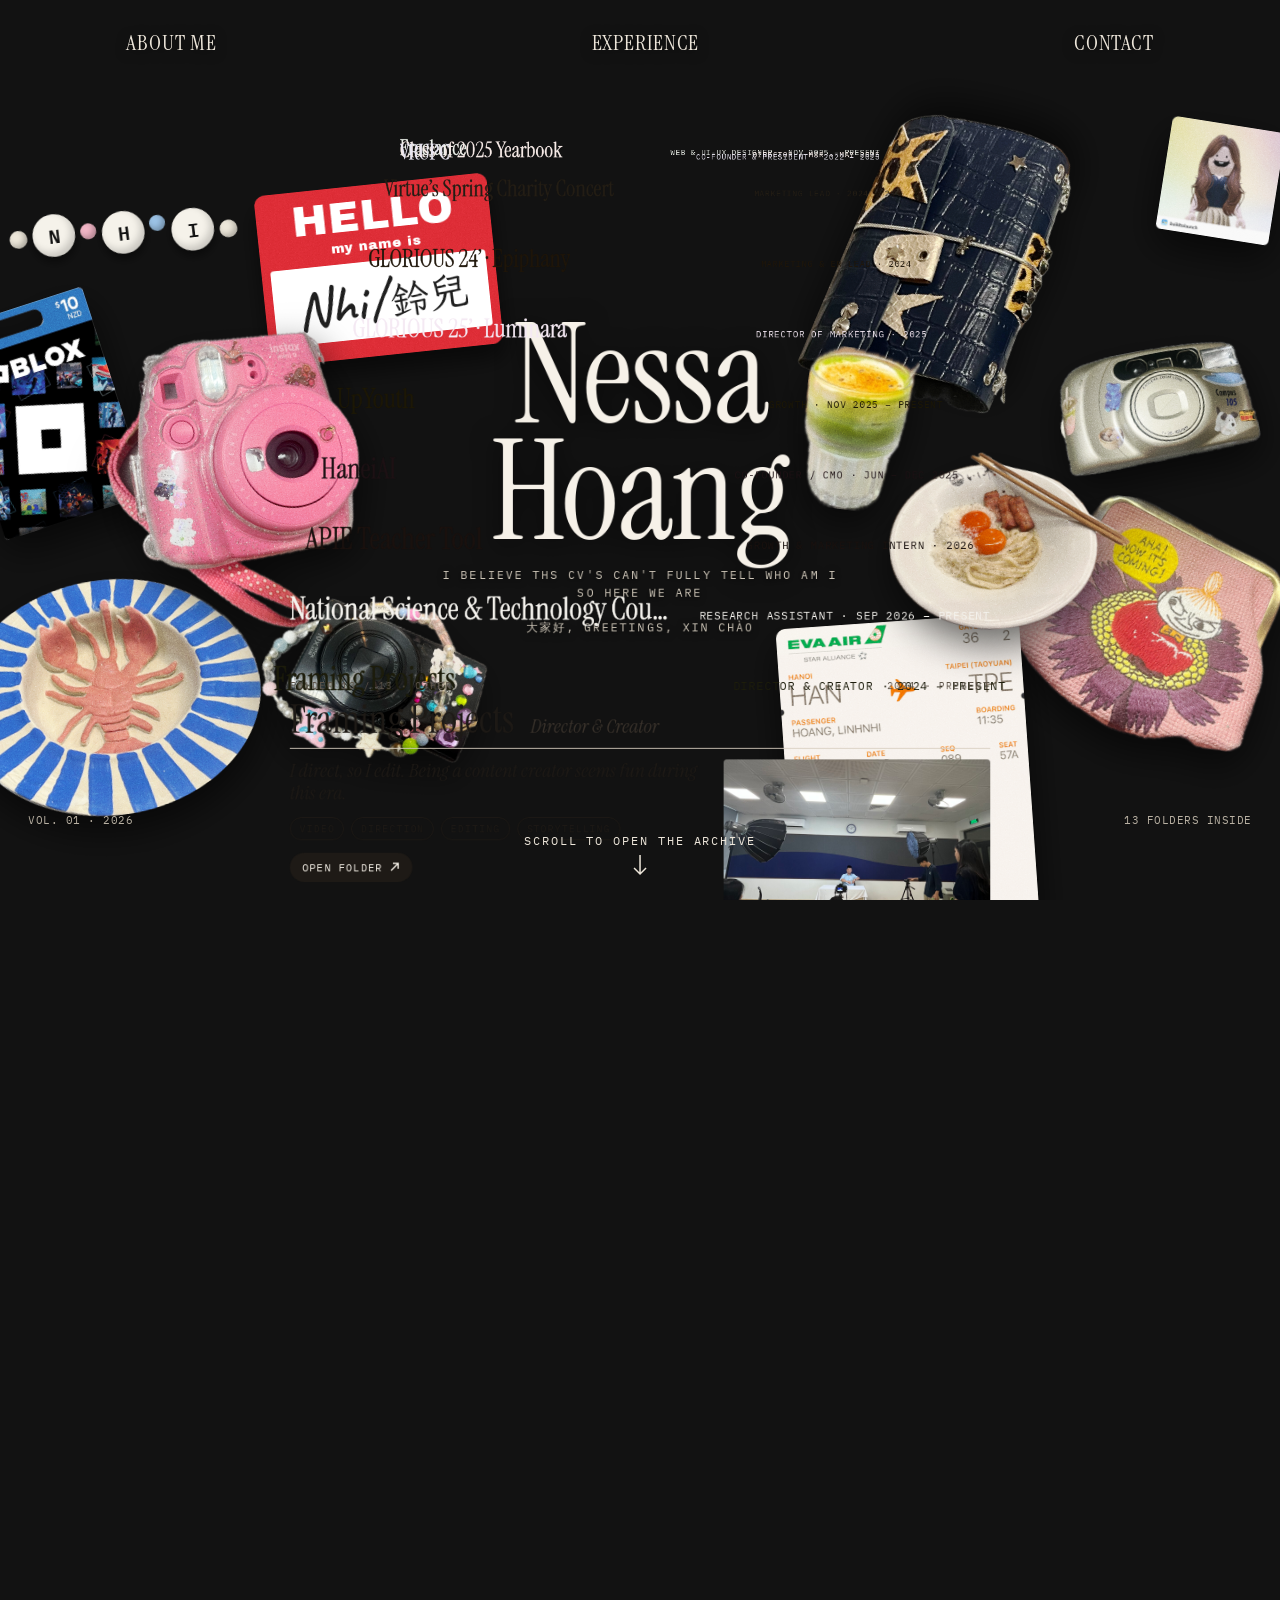
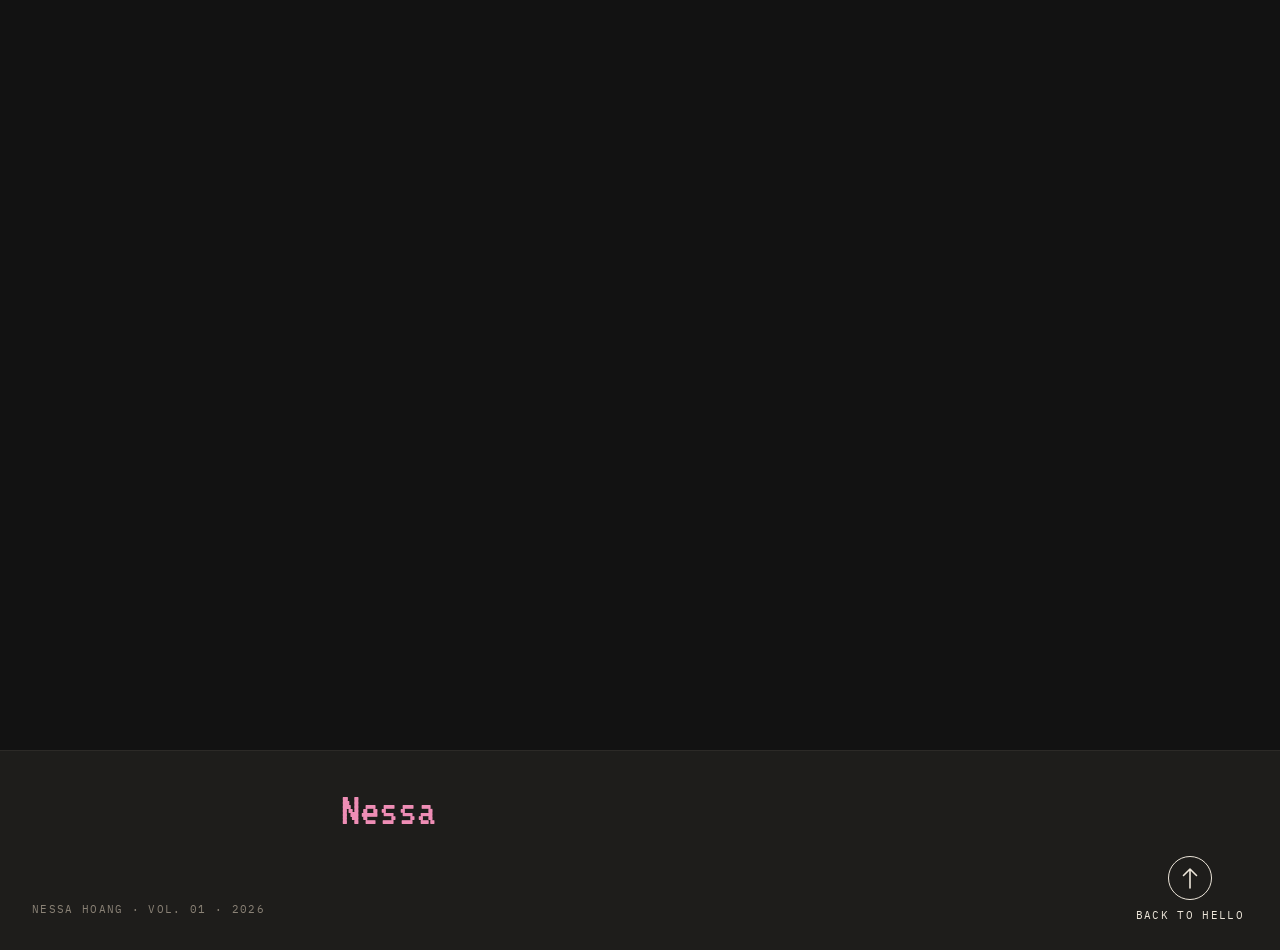
==== commit de974219: "Make the redesigned archive the main site The new design moves from /new to the root and replaces th" ====
--- a/index.html
+++ b/index.html
@@ -1,2973 +1,156 @@
-<!DOCTYPE html>
+<!doctype html>
 <html lang="en">
 <head>
-<meta charset="UTF-8">
-<meta name="viewport" content="width=device-width, initial-scale=1.0, viewport-fit=cover">
-<title>A Collection of What I'm (Kinda) Proud of - Nessa / Nhi / 鈴兒</title>
-<meta name="description" content="Nessa (Nhi / 鈴兒) - marketer, event-maker and creator. A scrapbook portfolio of campaigns, events and products I'm kinda proud of.">
-<meta name="theme-color" content="#0d0d0d" media="(prefers-color-scheme: dark)">
-<meta name="theme-color" content="#cfeffe" media="(prefers-color-scheme: light)">
-<meta name="color-scheme" content="dark light">
+<meta charset="utf-8">
+<meta name="viewport" content="width=device-width, initial-scale=1, viewport-fit=cover">
+<title>Nessa Hoang · Archive</title>
+<meta name="description" content="Nessa Hoang (Nhi / 鈴兒): the things a CV can't show. Product, growth and marketing, from Hanoi to Taipei.">
+<meta name="theme-color" content="#121212">
 <link rel="preconnect" href="https://fonts.googleapis.com">
 <link rel="preconnect" href="https://fonts.gstatic.com" crossorigin>
-<link href="https://fonts.googleapis.com/css2?family=Caveat:wght@500;600;700&family=Space+Mono:wght@400;700&display=swap" rel="stylesheet">
-<style>
-:root{
-  --helv: "Helvetica Neue", Helvetica, "Segoe UI", Arial, "PingFang TC", "Microsoft JhengHei", sans-serif;
-  --hand: "Caveat", "Segoe Script", "Bradley Hand", "Comic Sans MS", cursive;
-  --mono: "Space Mono", ui-monospace, "SF Mono", SFMono-Regular, Menlo, Consolas, monospace;
-  --display: "Fraunces", "Playfair Display", Georgia, "Times New Roman", serif;
-  --rule: rgba(96,116,158,.20);
-  --tape: rgba(255,214,92,.75);
-  --ink-black:#0d0d0d;
-  --paper-white:#f5f2ec;
-  --polka-blue:#cfeffe;
-  --polka-dot:#0a0a14;
-  --ink:#16161c;
-  --card-white:#fcfcfa;
-  --card-paper:#f8f5ee;
-  --cr-red:#ff5a4f; --cr-orange:#ff9a3c; --cr-yellow:#ffd93d; --cr-green:#6bcf7f;
-  --cr-teal:#4ecdc4; --cr-blue:#4d96ff; --cr-purple:#b983ff; --cr-pink:#ff8ab8;
-  --res-line:#e0356b;
-  --accent-ticket:#e4572e; --accent-note:#f2d648; --accent-envelope:#f6c6d8;
-}
-*{ margin:0; padding:0; box-sizing:border-box; -webkit-tap-highlight-color:transparent; }
-html{ height:100%; }
-body{ height:100%; height:100dvh; overflow:hidden; overscroll-behavior:none; }
-body{ font-family:var(--helv); background:var(--ink-black); color:var(--paper-white); -webkit-font-smoothing:antialiased; }
-button{ font-family:var(--helv); cursor:pointer; border:0; background:none; color:inherit; }
-img{ display:block; max-width:100%; }
-
-/* ---- moving polka dots ---- */
-.dots-layer{
-  position:absolute; inset:0; pointer-events:none;
-  background-image:
-    radial-gradient(var(--dot-c1, rgba(255,255,255,.06)) var(--dot-r,2.6px), transparent calc(var(--dot-r,2.6px) + .8px)),
-    radial-gradient(var(--dot-c2, rgba(255,255,255,.03)) var(--dot-r,2.6px), transparent calc(var(--dot-r,2.6px) + .8px));
-  background-size:var(--dot-t,52px) var(--dot-t,52px), var(--dot-t,52px) var(--dot-t,52px);
-  background-position:0 0, calc(var(--dot-t,52px)/2) calc(var(--dot-t,52px)/2);
-  animation:dotsUp 10s linear infinite;
-}
-@keyframes dotsUp{
-  from{ background-position:0 0, calc(var(--dot-t,52px)/2) calc(var(--dot-t,52px)/2); }
-  to  { background-position:0 calc(var(--dot-t,52px) * -1), calc(var(--dot-t,52px)/2) calc(var(--dot-t,52px)/-2); }
-}
-
-/* ---- focus visibility (keyboard users) ---- */
-:focus-visible{ outline:3px solid #4d96ff; outline-offset:3px; border-radius:4px; }
-#landing :focus-visible{ outline-color:#ffd93d; }
-#viewer :focus-visible, #contact-overlay :focus-visible{ outline-color:#e0356b; }
-/* the deck is page-sized — a full-bleed ring reads as breakage, so inset it */
-.deck-zone:focus-visible{ outline:none; }
-.deck-zone:focus-visible::after{ content:""; position:absolute; inset:8px; z-index:55; pointer-events:none;
-  border:2px dashed rgba(224,53,107,.7); border-radius:14px; }
-
-/* ============ LANDING ============ */
-#landing{ position:fixed; inset:0; height:100dvh; z-index:10; display:flex; flex-direction:column; align-items:center; overflow:hidden;
-  background: radial-gradient(ellipse 90% 70% at 50% 115%, #1c1c1c 0%, transparent 60%), var(--ink-black);
-  transition:opacity .55s ease, visibility 0s linear .6s; }
-#landing .dots-layer{ z-index:1; }
-body.opened #landing{ opacity:0; visibility:hidden; pointer-events:none; }
-.landing-nav{ width:100%; display:flex; justify-content:space-between; align-items:center; padding:26px clamp(24px,4vw,54px) 0;
-  font-size:12px; letter-spacing:.22em; font-weight:700; text-transform:uppercase; opacity:.9; z-index:5; }
-.landing-nav span{ opacity:.5; font-weight:400; letter-spacing:.16em; }
-.greeting{ z-index:5; text-align:center; margin-top:clamp(16px,4.5vh,44px);
-  animation:rise .9s cubic-bezier(.22,1,.36,1) both .15s; transition:opacity .4s ease, transform .6s ease; }
-body.opening .greeting{ opacity:0; transform:translateY(-26px); }
-.greeting .hello{ font-size:clamp(13px,1.6vw,17px); letter-spacing:.28em; text-transform:uppercase; opacity:.75; margin-bottom:14px; }
-.greeting h1{ font-size:clamp(28px,4.6vw,54px); font-weight:700; letter-spacing:-.035em; line-height:1.05; }
-.greeting h1 .names{ white-space:nowrap; }
-.greeting .andthis{ margin-top:14px; font-size:clamp(12px,1.3vw,14px); letter-spacing:.24em; text-transform:uppercase; opacity:.55; }
-.greeting .work-title{ margin-top:6px; font-size:clamp(17px,2.3vw,26px); font-weight:700; letter-spacing:-.02em; }
-.greeting .work-title em{ font-style:italic; }
-.greeting .bio{ margin-top:10px; font-size:clamp(11.5px,1.18vw,15px); line-height:1.58; opacity:.8;
-  max-width:52ch; margin-left:auto; margin-right:auto; }
-.greeting .bio:first-of-type{ margin-top:14px; }
-.greeting .bio b{ font-weight:700; opacity:1; color:#fff; }
-.greeting .bio .nb{ white-space:nowrap; }
-.greeting .andthis{ margin-top:18px; }
-
-/* the polaroid of me, sitting on the desk next to the book */
-.me-shot{ position:absolute; z-index:7; left:clamp(18px,7vw,110px); bottom:clamp(16px,9vh,90px);
-  width:clamp(112px,11vw,168px); background:#fbfbf8; padding:9px 9px 5px; border-radius:2px;
-  box-shadow:0 22px 40px rgba(0,0,0,.62), 0 3px 10px rgba(0,0,0,.5);
-  transform:rotate(-5deg); transition:opacity .5s ease, transform .5s ease;
-  animation:drift 12s ease-in-out infinite alternate; --dx:7px; --dy:-11px; --r0:-5deg; --r1:-2deg; }
-.me-shot .me-frame{ width:100%; aspect-ratio:4/5; overflow:hidden; background:#111; }
-.me-shot img{ width:100%; height:100%; object-fit:cover; object-position:58% 34%; }
-.me-shot figcaption{ font-family:var(--hand); font-size:clamp(14px,1.15vw,18px); color:#2e2e36;
-  text-align:center; padding:3px 0 2px; line-height:1.1; }
-.me-shot .me-tape{ position:absolute; top:-9px; left:50%; width:56%; height:19px;
-  transform:translateX(-50%) rotate(-3deg); background:var(--tape); box-shadow:0 3px 7px rgba(0,0,0,.35); }
-body.opening .me-shot{ opacity:0; transform:translateY(18px) rotate(-5deg); }
-@keyframes rise{ from{ opacity:0; transform:translateY(26px);} to{ opacity:1; transform:none;} }
-
-.book-stage{ position:relative; z-index:6; flex:1; min-height:0; width:100%; display:flex; flex-direction:column; align-items:center; justify-content:center; perspective:1900px; padding-top:2vh; }
-#book{ position:relative; height:clamp(190px,42vh,420px); max-height:100%; aspect-ratio:770/1000; transform-style:preserve-3d; transform-origin:left center;
-  cursor:pointer; animation:rise 1s cubic-bezier(.22,1,.36,1) both .35s; transition:transform 1.15s cubic-bezier(.55,.03,.22,1); }
-#book:hover .cover{ transform:rotateY(-16deg); }
-#book .inner-page{ position:absolute; inset:0; border-radius:4px 10px 10px 4px; background:var(--card-paper);
-  display:flex; flex-direction:column; align-items:center; justify-content:center; gap:8px; color:#4a453b; text-align:center;
-  box-shadow:inset 14px 0 24px rgba(0,0,0,.10), 0 26px 55px rgba(0,0,0,.55); }
-#book .inner-page p{ font-size:clamp(10px,1.1vw,13px); letter-spacing:.2em; text-transform:uppercase; }
-#book .inner-page .mark{ font-size:26px; }
-#book .cover{ position:absolute; inset:0; border-radius:4px 10px 10px 4px; transform-origin:left center; transform-style:preserve-3d;
-  transition:transform 1.15s cubic-bezier(.55,.03,.22,1); box-shadow:0 30px 60px rgba(0,0,0,.6), 0 4px 14px rgba(0,0,0,.5); }
-#book .cover-front, #book .cover-back{ position:absolute; inset:0; border-radius:inherit; overflow:hidden; backface-visibility:hidden; }
-#book .cover-front{ background:#111; }
-#book .cover-front img{ width:100%; height:100%; object-fit:cover; filter:contrast(1.02); }
-#book .cover-front::after{ content:""; position:absolute; inset:0; background:linear-gradient(90deg, rgba(255,255,255,.14) 0, transparent 7%, transparent 94%, rgba(0,0,0,.35) 100%); }
-#book .cover-back{ transform:rotateY(180deg); background:var(--card-paper); border-radius:10px 4px 4px 10px; display:flex; align-items:center; justify-content:center;
-  color:#4a453b; font-size:clamp(9px,1vw,12px); letter-spacing:.2em; text-transform:uppercase; box-shadow:inset -14px 0 24px rgba(0,0,0,.10); }
-body.opening #book{ transform:translateX(50%) translateY(var(--open-dy,-6vh)) rotateX(4deg) scale(1.8); }
-body.opening #book .cover{ transform:rotateY(-178deg); }
-.hint{ z-index:5; padding-bottom:30px; font-size:11px; letter-spacing:.26em; text-transform:uppercase; opacity:.5;
-  animation:bob 2.4s ease-in-out infinite; transition:opacity .3s ease; }
-body.opening .hint{ opacity:0; }
-@keyframes bob{ 0%,100%{ transform:translateY(0);} 50%{ transform:translateY(6px);} }
-
-/* floating ephemera */
-.ephemera{ position:absolute; inset:0; z-index:2; pointer-events:none; transition:opacity .5s ease; }
-body.opening .ephemera{ opacity:0; }
-.float-item{ position:absolute; will-change:transform; animation:drift var(--dur,9s) ease-in-out infinite alternate;
-  animation-delay:var(--delay,0s); filter:drop-shadow(0 14px 24px rgba(0,0,0,.55)); }
-@keyframes drift{ from{ transform:translate(0,0) rotate(var(--r0,-4deg)); } to{ transform:translate(var(--dx,10px), var(--dy,-18px)) rotate(var(--r1,4deg)); } }
-.float-item img{ width:100%; height:auto; }
-.fi-badge img.el-badge{ width:118px; }
-.ph-note{ width:92px; height:92px; background:var(--accent-note); box-shadow:inset 0 -18px 22px rgba(0,0,0,.08); }
-.ph-ticket{ width:150px; height:58px; background:var(--accent-ticket); border-radius:5px; color:#fff; font-size:8px; letter-spacing:.14em;
-  padding:8px 10px; text-transform:uppercase; display:flex; flex-direction:column; justify-content:space-between; }
-.ph-ticket i{ display:block; height:5px; background:rgba(255,255,255,.85); border-radius:2px; width:70%; }
-.ph-ticket i + i{ width:45%; margin-top:4px; }
-.ph-polaroid{ width:110px; background:#fff; padding:8px 8px 26px; }
-.ph-polaroid .ph-photo{ width:100%; aspect-ratio:1; background: radial-gradient(circle at 30% 35%, #8b93a8 0 22%, transparent 23%), linear-gradient(160deg,#5b6478,#2e3242); }
-.ph-vinyl{ width:96px; height:96px; border-radius:50%; background:radial-gradient(circle, var(--accent-envelope) 0 26%, #141414 27% 100%);
-  box-shadow:inset 0 0 0 2px #000, inset 0 0 26px rgba(255,255,255,.08); position:relative; }
-.ph-vinyl::after{ content:""; position:absolute; left:50%; top:50%; width:8px; height:8px; border-radius:50%; background:#000; transform:translate(-50%,-50%); }
-.ph-cross{ width:100px; height:100px; background: linear-gradient(#111 1.5px, transparent 1.5px) 0 0/20px 20px, linear-gradient(90deg,#111 1.5px, transparent 1.5px) 0 0/20px 20px, #efe6c8; }
-.ph-flower{ width:74px; height:74px; }
-.fi-1{ top:11%; left:5%;  --dur:11s; --dx:14px; --dy:-20px; --r0:-8deg; --r1:-2deg; }
-.fi-2{ top:58%; left:8%;  --dur:12s; --dx:-12px; --dy:-26px; --r0:5deg; --r1:-3deg; --delay:-3s; }
-.fi-3{ top:30%; left:15%; --dur:9s;  --dx:10px; --dy:16px; --r0:-10deg; --r1:-16deg; --delay:-5s; }
-.fi-4{ top:12%; right:6%; --dur:11s; --dx:-16px; --dy:18px; --r0:6deg; --r1:12deg; }
-.fi-badge{ top:30%; right:9%; --dur:9s; --dx:-10px; --dy:-14px; --r0:7deg; --r1:2deg; }
-.fi-5{ top:46%; right:5%; --dur:13s; --dx:12px; --dy:-22px; --r0:-3deg; --r1:4deg; --delay:-6s; }
-.fi-6{ bottom:12%; right:13%; --dur:10s; --dx:-10px; --dy:-14px; --r0:8deg; --r1:2deg; --delay:-2s; }
-.fi-7{ bottom:15%; left:18%; --dur:12s; --dx:16px; --dy:-10px; --r0:-4deg; --r1:6deg; --delay:-8s; }
-.fi-8{ top:6%; left:36%; --dur:9s;  --dx:-8px; --dy:14px; --r0:3deg; --r1:-5deg; --delay:-4s; }
-/* fi-7 was an empty polaroid — the real photo replaces it; fi-8 sat on the title */
-.fi-7, .fi-8{ display:none; }
-@media (max-width:1100px){ .fi-3{ display:none; } }
-
-/* ---- bg morph ---- */
-#bg-morph{ position:fixed; inset:0; height:100dvh; z-index:12; pointer-events:none; background:var(--polka-blue); clip-path:circle(0% at 50% 50%); transition:clip-path .9s cubic-bezier(.65,.02,.3,1); }
-#bg-morph .dots-layer{ --dot-c1:var(--polka-dot); --dot-c2:rgba(10,10,20,.45); }
-body.morph #bg-morph{ clip-path:circle(150% at 50% 50%); }
-
-/* ============ VIEWER ============ */
-#viewer{ position:fixed; inset:0; height:100dvh; z-index:15; background:var(--polka-blue); color:var(--ink); display:flex; flex-direction:column;
-  opacity:0; visibility:hidden; pointer-events:none; transition:opacity .5s ease, visibility 0s linear .5s; }
-body.opened #viewer{ opacity:1; visibility:visible; pointer-events:auto; transition:opacity .5s ease; }
-#viewer .dots-layer{ z-index:1; --dot-c1:var(--polka-dot); --dot-c2:rgba(10,10,20,.45); }
-.topbar, .deck-head, #flow-hint{ opacity:0; transform:translateY(-14px); transition:opacity .55s ease, transform .55s cubic-bezier(.22,1,.36,1); }
-#flow-hint{ transform:translateY(12px); }
-body.opened .topbar{ opacity:1; transform:none; transition-delay:.25s; }
-body.opened .deck-head{ opacity:1; transform:none; transition-delay:.4s; }
-body.opened #flow-hint{ opacity:.6; transform:none; transition-delay:.6s; }
-.topbar{ position:relative; z-index:40; display:flex; align-items:center; justify-content:space-between; padding:14px 20px 0; }
-.topbar .cluster{ display:flex; gap:11px; }
-.dots-top{ position:absolute; left:50%; top:12px; transform:translateX(-50%); color:rgba(10,10,20,.65); font-size:15px; letter-spacing:3px; }
-.icon-btn{ width:40px; height:40px; border-radius:50%; display:grid; place-items:center; border:1.7px solid var(--ink); color:var(--ink); transition:transform .2s ease, background .2s ease; }
-.icon-btn:hover{ transform:scale(1.08); background:rgba(10,10,20,.08); }
-.icon-btn.solid{ background:var(--ink); color:#fff; border-color:var(--ink); }
-.icon-btn svg{ width:18px; height:18px; }
-.deck-head{ position:relative; z-index:30; text-align:center; margin-top:1px; }
-.deck-head h2{ color:var(--ink); font-weight:700; letter-spacing:-.02em; font-size:clamp(15px,1.9vw,21px); max-width:70vw; margin:0 auto; }
-.deck-head .meta{ margin-top:3px; display:inline-flex; align-items:center; gap:6px; color:rgba(10,10,20,.7); font-size:11px; font-weight:500; }
-.deck-head .meta svg{ width:13px; height:13px; }
-
-.deck-zone{ position:relative; flex:1; min-height:0; z-index:20; overflow:hidden; cursor:grab;
-  /* single-finger drag is ours; two-finger pinch stays with the browser (a11y) */
-  touch-action:pinch-zoom;
-  opacity:0; transform:translateY(30px) scale(.98); transition:opacity .6s ease, transform .7s cubic-bezier(.22,1,.36,1); }
-body.opened .deck-zone{ opacity:1; transform:none; transition-delay:.3s; }
-.deck-zone.dragging{ cursor:grabbing; }
-#back-hint{ position:absolute; left:30px; top:50%; transform:translateY(-50%); z-index:50; color:var(--ink); font-size:11px; font-weight:700;
-  letter-spacing:.24em; text-transform:uppercase; opacity:0; pointer-events:none; white-space:nowrap; }
-#back-hint::before{ content:"←"; margin-right:9px; font-size:15px; }
-#fwd-hint{ position:absolute; right:30px; top:50%; transform:translateY(-50%); z-index:50; color:var(--ink); font-size:11px; font-weight:700;
-  letter-spacing:.24em; text-transform:uppercase; opacity:0; pointer-events:none; white-space:nowrap; text-align:right; }
-#fwd-hint::after{ content:"→"; margin-left:9px; font-size:15px; }
-#flow-hint{ position:relative; z-index:30; text-align:center; padding:1px 0 12px; color:var(--ink); font-size:10px; letter-spacing:.24em; text-transform:uppercase; }
-
-
-.page{ position:relative; overflow:hidden; background:var(--card-white); }
-.page img.page-img{ width:100%; height:100%; object-fit:cover; }
-.slot{ position:absolute; inset:0; }
-.slot .page{ width:100%; height:100%; }
-
-/* SPREAD (two facing pages) — the default on landscape / desktop.
-   Height is capped by the deck frame AND by the width the spread needs, so the
-   book is always as large as it can be without ever spilling out of its frame. */
-#openbook{ position:absolute; left:50%; top:50%; transform:translate(-50%,-50%);
-  height:min(96%, calc(94vw / 1.54)); aspect-ratio:1540/1000;
-  perspective:2800px; z-index:30; filter:drop-shadow(0 36px 50px rgba(20,40,70,.35)); }
-
-/* SINGLE PAGE — portrait phones/tablets and any frame too small for a legible
-   spread. One page fills the frame; the leaf pivots on the spine at its left. */
-body.mode-single #openbook{ height:min(97%, calc(93vw / 0.77)); aspect-ratio:770/1000;
-  filter:drop-shadow(0 20px 34px rgba(20,40,70,.34)); }
-body.mode-single .ob-left{ display:none; }
-body.mode-single .ob-right{ left:0; right:auto; width:100%; transform:none; border-radius:14px; }
-body.mode-single .ob-spine{ display:none; }
-body.mode-single #flip-leaf{ left:0; width:100%; }
-body.mode-single #flip-leaf .leaf-front,
-body.mode-single #flip-leaf .leaf-back{ border-radius:14px; }
-/* the blank reverse of a turning sheet */
-.page-verso{ background:
-    repeating-linear-gradient(135deg, rgba(90,80,60,.045) 0 7px, transparent 7px 14px),
-    var(--card-paper);
-  box-shadow:inset 0 0 70px rgba(120,110,90,.14); }
-/* END OF A SINGLE-PAGE BOOK.
-   Turning the last sheet away on the spine doesn't read as "closing" when there
-   is no facing page — it just foreshortens off to the left and leaves the cover
-   showing as a sliver. So instead the COVER swings shut over the page: it comes
-   in edge-on at the spine and sweeps right until it covers the book. */
-body.mode-single #openbook.book-closing .ob-right,
-body.mode-single #openbook.book-closing .ob-left,
-body.mode-single #openbook.book-closing .ob-spine{ animation:none; }
-/* Pivot on the RIGHT edge so the cover's leading edge travels right → left,
-   matching the way the spread shuts. */
-body.mode-single #openbook.book-closing #flip-leaf{ transform-origin:right center;
-  animation:coverShut .8s cubic-bezier(.42,.02,.24,1) forwards; }
-@keyframes coverShut{ from{ transform:rotateY(90deg); } to{ transform:rotateY(0deg); } }
-/* a shadow that sweeps off the page as the cover lands on it */
-body.mode-single #openbook.book-closing .ob-right .half-shade{ animation:coverCast .8s ease-out forwards; }
-@keyframes coverCast{ from{ opacity:.30; } to{ opacity:0; } }
-/* one page is a much smaller stage than a spread — bring the vanishing point in
-   so the sweep reads as depth instead of a horizontal squash */
-body.mode-single #openbook{ perspective:1500px; }
-/* CLOSE-BOOK ANIMATION — the right-hand leaf (carrying the COVER on its back)
-   pivots on the spine and sweeps LEFT over the left page, the way the last page
-   of a book falls shut. The left page stays put and the cover lands on it. */
-#openbook.book-closing #flip-leaf{ animation:leafShut .95s cubic-bezier(.55,.03,.28,1) forwards; }
-@keyframes leafShut{ from{ transform:rotateY(0deg); } to{ transform:rotateY(-180deg); } }
-#openbook.book-closing .ob-right{ animation:rightFade .45s ease .5s forwards; }
-@keyframes rightFade{ to{ opacity:0; } }
-#openbook.book-closing .ob-spine{ animation:rightFade .4s ease .55s forwards; }
-/* Once the leaf has swept shut, the book IS its left half — pivot on that
-   half's centre so the closed book sits centred instead of off to one side. */
-#openbook.book-closing{ transform-origin:25% 50%; animation:bookRecenter .85s cubic-bezier(.5,.02,.3,1) .8s forwards; }
-@keyframes bookRecenter{
-  from{ transform:translate(-50%,-50%) scale(1) rotate(0deg); }
-  to  { transform:translate(-25%,-50%) scale(.86) rotate(-3deg); }
-}
-/* single-page mode is already one page wide — keep it centred where it is */
-/* On one page there is no second half for the book to fold onto - shutting it
-   IS the whole book going away. So it settles, shrinks off the screen, and only
-   then does the card drop into the space it left. */
-body.mode-single #openbook.book-closing{ transform-origin:50% 50%;
-  animation-name:bookAwaySingle; animation-delay:.66s; animation-duration:.72s;
-  animation-timing-function:cubic-bezier(.5,.02,.3,1); }
-@keyframes bookAwaySingle{
-  0%  { transform:translate(-50%,-50%) scale(1)   rotate(0deg);  opacity:1; }
-  46% { transform:translate(-50%,-50%) scale(.84) rotate(-3deg); opacity:1; }
-  100%{ transform:translate(-50%,-64%) scale(.42) rotate(-7deg); opacity:0; }
-}
-/* REOPEN — the same shut, run backwards, for scrolling back off the end */
-#openbook.book-opening-back #flip-leaf{ animation:leafOpenBack .55s cubic-bezier(.3,.02,.35,1) forwards; }
-@keyframes leafOpenBack{ from{ transform:rotateY(-180deg); } to{ transform:rotateY(0deg); } }
-#openbook.book-opening-back .ob-right{ animation:rightBack .32s ease forwards; }
-@keyframes rightBack{ from{ opacity:0; } to{ opacity:1; } }
-#openbook.book-opening-back .ob-spine{ animation:rightBack .32s ease .08s backwards; }
-#openbook.book-opening-back{ transform-origin:25% 50%; animation:bookGrowBack .5s cubic-bezier(.34,1.5,.5,1) forwards; }
-@keyframes bookGrowBack{
-  from{ transform:translate(-25%,-50%) scale(.86) rotate(-3deg); }
-  to  { transform:translate(-50%,-50%) scale(1) rotate(0deg); }
-}
-body.mode-single #openbook.book-opening-back{ transform-origin:50% 50%; animation-name:bookGrowBackSingle; }
-@keyframes bookGrowBackSingle{
-  from{ transform:translate(-50%,-50%) scale(.86) rotate(-3deg); }
-  to  { transform:translate(-50%,-50%) scale(1) rotate(0deg); }
-}
-body.mode-single #openbook.book-opening-back .ob-right,
-body.mode-single #openbook.book-opening-back .ob-left,
-body.mode-single #openbook.book-opening-back .ob-spine{ animation:none; }
-body.mode-single #openbook.book-opening-back #flip-leaf{ transform-origin:right center;
-  animation:coverOpenBack .5s cubic-bezier(.3,.02,.35,1) forwards; }
-@keyframes coverOpenBack{ from{ transform:rotateY(0deg); } to{ transform:rotateY(90deg); } }
-
-/* cover face mounted on the closing leaf's back */
-.page.back-cover{ background:#111; display:flex; }
-.page.back-cover img{ width:100%; height:100%; object-fit:cover; }
-.ob-half{ position:absolute; top:0; width:50%; height:100%; transform-origin:bottom center; }
-.ob-left{ left:0; transform:rotate(-.8deg); border-radius:14px 0 0 14px; overflow:hidden; }
-.ob-right{ right:0; transform:rotate(.8deg); border-radius:0 14px 14px 0; overflow:hidden; }
-.ob-half .half-shade{ position:absolute; inset:0; pointer-events:none; background:#0c1020; opacity:0; }
-#flip-leaf{ position:absolute; left:50%; top:0; width:50%; height:100%; transform-origin:left center; transform-style:preserve-3d; will-change:transform; z-index:5; }
-#flip-leaf .leaf-face{ position:absolute; inset:0; backface-visibility:hidden; overflow:hidden; background:var(--card-white); }
-/* transformed/animated children create their own layers that ignore the parent's
-   backface hiding — force it on them too, or they ghost through mid-flip */
-#flip-leaf .leaf-face *{ backface-visibility:hidden; }
-#openbook.flipping #flip-leaf .leaf-front{ border-radius:0 14px 14px 0; }
-#flip-leaf .leaf-back{ transform:rotateY(180deg); border-radius:14px 0 0 14px; }
-#flip-leaf .leaf-face .leaf-shade{ position:absolute; inset:0; pointer-events:none; background:linear-gradient(90deg, rgba(8,10,22,.55), rgba(8,10,22,.15)); opacity:0; }
-.ob-spine{ position:absolute; left:50%; top:-1%; bottom:-1%; width:5.5%; transform:translateX(-50%); z-index:8; pointer-events:none;
-  background:linear-gradient(90deg, transparent, rgba(0,0,0,.10) 36%, rgba(0,0,0,.22) 50%, rgba(0,0,0,.10) 64%, transparent); }
-
-/* ============ PAGE CONTENT (all clipped inside .page) ============ */
-/* container query so type scales with the physical page, and overflow hides */
-.pg{ position:absolute; inset:0; overflow:hidden; container-type:size; background:var(--card-paper); }
-.pg-pad{ position:absolute; inset:0; padding:7cqh 8cqw; display:flex; flex-direction:column; overflow:hidden; }
-
-/* ---- ABOUT ME page (photo) ---- */
-/* ---- ABOUT: the "tell me about yourself" card ----
-   A filled-in form card, a polaroid tucked over its corner, and the paragraph
-   in a highlighted block underneath. Everything is sized in cqh so the whole
-   thing scales with the page instead of needing its own breakpoints. */
-.about{ color:#33333a; }
-.about .pg-pad{ display:flex; flex-direction:column; }
-.about .a-top{ display:flex; justify-content:space-between; align-items:baseline; font-family:var(--mono);
-  font-size:2cqh; letter-spacing:.06em; color:#8a8a90; padding-bottom:1.2cqh; flex:none; }
-.about .a-foot{ display:flex; justify-content:space-between; align-items:baseline; font-family:var(--mono);
-  font-size:1.8cqh; letter-spacing:.06em; color:#9a9aa2; padding-top:1.2cqh; flex:none; }
-.a-stage{ position:relative; flex:1 1 auto; min-height:0; display:flex; flex-direction:column;
-  justify-content:center; gap:2.2cqh; padding:1cqh 0; }
-/* a flex item will not go below its own min-content width unless told to, and
-   a long unbroken value in the card was pushing the whole card off the sheet */
-.a-stage > *{ min-width:0; max-width:100%; }
-/* one dial the fitter turns: the card is a fixed stack of rows, so when the
-   page is short everything on it has to come down together, not just the
-   paragraph at the bottom */
-.a-stage{ --acs:1; }
-
-/* the card */
-.a-card{ position:relative; z-index:1; background:#fff; border-radius:2.2cqh;
-  padding:calc(3.4cqh * var(--acs)) 3.4cqw calc(2.6cqh * var(--acs));
-  box-shadow:0 2.4cqh 4cqh rgba(20,30,60,.13);
-  /* the polaroid overhangs the top-right corner and the toolkit runs down the
-     strip below it, so the card keeps clear of both */
-  margin-right:23cqw; }
-.ac-head{ position:relative; margin-bottom:calc(2.2cqh * var(--acs)); padding-top:calc(2.6cqh * var(--acs)); }
-/* the sticker sits ABOVE the first line of the title, never across it */
-.ac-stamp{ position:absolute; top:0; left:12.5cqw; font-family:var(--mono); font-size:1.8cqh;
-  font-weight:700; letter-spacing:.22em; text-transform:uppercase; color:#15151b;
-  background:var(--cr-blue); padding:.35cqh 1.1cqw; transform:rotate(-2deg); white-space:nowrap; }
-.ac-title{ font-family:var(--display); font-size:calc(6.6cqh * var(--acs)); font-weight:800; line-height:1.02;
-  letter-spacing:-.03em; color:#5b2f22; margin:.6cqh 0 0; }
-.ac-kicker{ font-family:var(--mono); font-size:2cqh; font-weight:700; letter-spacing:.3em;
-  text-transform:uppercase; color:var(--cr-blue); margin-left:.8cqw; vertical-align:.9cqh; }
-
-/* the ruled rows */
-.ac-rows{ border-top:.22cqh solid #23232a; }
-.ac-row{ display:flex; flex-wrap:wrap; align-items:baseline; gap:.2cqh 2.4cqw;
-  border-bottom:.22cqh solid #23232a; padding:calc(1.15cqh * var(--acs)) .4cqw; min-width:0; }
-.ac-cell{ display:flex; align-items:baseline; gap:.9cqw; min-width:0; flex:1 1 auto; }
-.ac-cell + .ac-cell{ flex:0 1 auto; }
-.ac-k{ font-family:Georgia,"Times New Roman",serif; font-size:calc(2.35cqh * var(--acs)); color:#23232a; flex:none; }
-.ac-v{ font-family:var(--hand); font-size:calc(3cqh * var(--acs)); line-height:1.1; color:#3a3ad0;
-  overflow-wrap:anywhere; }
-
-/* the polaroid, tucked over the card's top-right corner */
-.a-polaroid{ position:absolute; top:-1cqh; right:-1cqw; width:calc(26cqw * var(--acs)); z-index:3; margin:0;
-  background:#fff; padding:1.1cqh 1.1cqh 3cqh; border-radius:.6cqh;
-  box-shadow:0 2.6cqh 4.2cqh rgba(20,30,60,.28); transform:rotate(3.5deg); }
-.a-polaroid img{ width:100%; aspect-ratio:.82; object-fit:cover; display:block; border-radius:.3cqh; }
-.a-polaroid .tape{ position:absolute; top:-1.5cqh; left:50%; transform:translateX(-50%) rotate(-3deg);
-  width:60%; height:3.2cqh; background:var(--accent-note); opacity:.92;
-  box-shadow:0 .8cqh 1.6cqh rgba(0,0,0,.16); }
-.a-polaroid .a-spark{ position:absolute; bottom:-2cqh; left:-1.6cqw; font-size:4.4cqh; color:#e0356b;
-  transform:rotate(-8deg); filter:drop-shadow(0 .4cqh .8cqh rgba(0,0,0,.2)); }
-
-/* the toolkit: a rail of little sticker tiles down the right-hand strip the
-   card and the paragraph already leave clear, starting under the polaroid */
-.a-kit{ position:absolute; right:0; top:33%; bottom:0; width:22.5cqw; z-index:3;
-  display:grid; grid-template-columns:repeat(2, 1fr); align-content:center;
-  justify-items:center; gap:1.1cqh .8cqw; }
-.kit-head{ grid-column:1 / -1; }
-/* the odd one out sits under the middle of the pair above it */
-.kit:nth-child(8){ grid-column:1 / -1; }
-.kit-head{ font-family:var(--mono); font-size:calc(1.5cqh * var(--acs)); font-weight:700;
-  letter-spacing:.14em; text-transform:uppercase; color:#6a6a76; text-align:center;
-  margin-bottom:.3cqh; }
-.kit{ display:block; min-width:0; transform:rotate(var(--r,0deg));
-  transition:transform .2s cubic-bezier(.34,1.7,.5,1); }
-.kit:nth-child(odd){ --r:-1.8deg; }
-.kit:nth-child(even){ --r:1.8deg; }
-/* The float lives on the INNER wrapper. A running animation outranks a :hover
-   transform, so putting both on one element is what would kill the hover. */
-.kit-fly{ display:flex; flex-direction:column; align-items:center; justify-content:center;
-  gap:.25cqh; animation:kitFly 3.4s ease-in-out infinite; animation-delay:var(--d,0s); }
-@keyframes kitFly{
-  0%   { transform:translate(0, 0)          rotate(0deg); }
-  30%  { transform:translate(.18cqw, -.75cqh) rotate(-3.2deg); }
-  62%  { transform:translate(-.16cqw, -.3cqh) rotate(2.6deg); }
-  100% { transform:translate(0, 0)          rotate(0deg); }
-}
-/* no card behind them any more, so the marks sit straight on the paper and
-   carry their own shadow to lift off it */
-.kit img{ width:min(9.4cqw, calc(9.2cqh * var(--acs))); height:auto; aspect-ratio:1;
-  object-fit:contain; display:block; border-radius:1.4cqh;
-  filter:drop-shadow(0 .55cqh 1cqh rgba(20,25,50,.3));
-  transition:filter .2s ease; }
-.kit-name{ font-family:var(--mono); font-size:calc(1.3cqh * var(--acs)); font-weight:700;
-  color:#44444e; text-align:center; line-height:1.1; overflow-wrap:anywhere; }
-@media (hover:hover){
-  .kit:hover{ transform:rotate(0deg) scale(1.14); }
-  .kit:hover img{ filter:drop-shadow(0 1cqh 1.8cqh rgba(20,25,50,.42)); }
-}
-
-/* the paragraph, in its own highlighted block */
-.about p.a-body{ position:relative; z-index:1; --afs:2.4cqh; font-family:var(--mono);
-  font-size:calc(var(--afs) * var(--acs)); line-height:1.7; color:#1f2a55; margin:0 23cqw 0 0;
-  background:color-mix(in srgb, var(--cr-blue) 38%, #fff);
-  /* left-aligned, not justified: monospace justified on a narrow page opens
-     rivers of white between the words, and the page has to read the same on a
-     laptop and a phone */
-  border-radius:1.6cqh; padding:calc(2.2cqh * var(--acs)) 2.6cqw; text-align:left;
-  overflow-wrap:anywhere; }
-.about p.a-body b{ color:#12183a; }
-.a-note{ position:absolute; right:-3.5cqw; bottom:1.6cqh; font-family:var(--hand);
-  font-size:calc(2.9cqh * var(--acs)); font-weight:700; color:#15151b; background:#ffd93d;
-  border:.28cqh solid #15151b; border-radius:99px; padding:.4cqh 1.4cqw;
-  transform:rotate(6deg); z-index:4; white-space:nowrap; }
-
-/* No per-device variant. The card, the polaroid over its corner and the note
-   are all sized in container units, so the one composition scales to whatever
-   page it lands on - and the page you saw on a laptop is the page you get on
-   a phone. --acs is the only thing that moves, and only when a page is short. */
-
-/* ---- TABLE OF CONTENTS page ---- */
-.toc{ color:#33333a; }
-/* ---- Table of contents (sticker cluster, like the reference) ---- */
-.toc{ color:#33333a; background:
-    radial-gradient(circle at 15% 12%, #dbe6ff 0 15cqh, transparent 15cqh),
-    radial-gradient(circle at 88% 82%, #ffe0ee 0 18cqh, transparent 18cqh),
-    var(--card-paper); }
-.toc .a-top{ display:flex; justify-content:space-between; align-items:baseline; font-size:2.4cqh; letter-spacing:.05em; color:#8a8a90; border-bottom:1.4px solid #2b2b30; padding-bottom:1.2cqh; margin-bottom:1.6cqh; }
-.toc .toc-title{ display:block; font-size:6cqh; font-weight:900; letter-spacing:-.02em; color:#1a1a22; line-height:1; margin-bottom:.6cqh; }
-.toc .toc-sub{ font-size:2.2cqh; color:#6a6a72; font-style:italic; margin-bottom:.8cqh; }
-/* chips sit in ONE tight overlapping stack, centered — like the reference image */
-/* color variants */
-.toc-c-blue { background:#3457c9; color:#fff; }
-.toc-c-pink { background:#ff5aa1; color:#fff; }
-.toc-c-teal { background:#4ecdc4; color:#fff; }
-/* little star accents */
-@keyframes tocSpin{ from{ transform:rotate(0);} to{ transform:rotate(360deg);} }
-.toc-hint{ margin-top:2cqh; text-align:center; font-size:2cqh; color:#8a8a92; font-style:italic; letter-spacing:.02em; }
-
-/* ---- RESUME (education/skills) ---- */
-.res .a-top, .div-l .a-top{ display:flex; justify-content:space-between; align-items:baseline; font-size:2.6cqh; letter-spacing:.05em; color:#8a8a90; border-bottom:1.4px solid #2b2b30; padding-bottom:1.4cqh; margin-bottom:3cqh; }
-.res-title{ display:inline-block; font-weight:900; text-transform:uppercase; letter-spacing:.03em; font-size:5.6cqh; color:#fff;
-  -webkit-text-stroke:.42cqh var(--tcol,var(--cr-blue)); text-shadow:.4cqh .5cqh 0 rgba(0,0,0,.13); transform:rotate(-1deg); margin-bottom:2.2cqh; }
-.res-entry{ display:flex; justify-content:space-between; gap:4cqw; margin-bottom:2.1cqh; }
-.res-org{ font-weight:700; font-size:3.1cqh; color:#232328; line-height:1.28; }
-.res-role{ font-size:2.7cqh; color:#55555c; margin-top:.5cqh; }
-.res-r{ text-align:right; flex:none; }
-.res-where{ font-weight:700; font-size:2.9cqh; color:#232328; }
-.res-when{ font-size:2.5cqh; color:#77777e; margin-top:.3cqh; }
-.res-detail{ font-size:2.5cqh; color:#6a6a70; line-height:1.55; margin-top:.9cqh; }
-.res-detail b{ color:#3c3c42; }
-.res-div{ height:2px; background:var(--res-line); border-radius:2px; margin:2.4cqh 0 2.8cqh; opacity:.9; }
-.stk-cloud{ display:flex; flex-wrap:wrap; gap:1.4cqh 1.2cqh; align-content:flex-start; }
-.stk{ display:inline-block; font-weight:800; text-transform:uppercase; letter-spacing:.05em; font-size:2.4cqh; padding:1.1cqh 2cqh; border-radius:99px;
-  background:var(--c,var(--cr-blue)); color:#fff; box-shadow:0 0 0 .4cqh #fff, 0 1cqh 1.6cqh rgba(20,20,40,.22); }
-.stk.outline{ background:#fff; color:var(--c); box-shadow:0 0 0 .4cqh var(--c), 0 1cqh 1.6cqh rgba(20,20,40,.18); }
-.stk.stamp{ border-radius:1.4cqh; box-shadow:0 0 0 .4cqh #fff, 0 0 0 .8cqh var(--c), 0 1cqh 1.6cqh rgba(20,20,40,.2); }
-.stk-cloud .stk:nth-child(4n+1){ transform:rotate(-4deg);} .stk-cloud .stk:nth-child(4n+2){ transform:rotate(3deg);}
-.stk-cloud .stk:nth-child(4n+3){ transform:rotate(-2deg);} .stk-cloud .stk:nth-child(4n+4){ transform:rotate(5deg);}
-.res-plain{ font-size:2.85cqh; line-height:1.65; color:#4a4a52; }
-
-/* ---- PROJECT spread (pretty-little-marketer style) ---- */
-/* ---- LEFT PAGE — a ruled notebook sheet you wrote the story on ---- */
-.prj-l{ --bg:var(--cr-blue); background:
-    radial-gradient(circle at 92% 6%, color-mix(in srgb, var(--bg) 18%, #fff) 0 11cqh, transparent 11cqh),
-    var(--card-paper); }
-/* red margin rule down the left, like a school pad */
-.prj-l::before{ content:""; position:absolute; top:0; bottom:0; left:5.5cqw; width:.32cqh; background:rgba(224,53,107,.30); }
-.prj-tag{ display:inline-flex; align-items:center; gap:1.4cqw; font-family:var(--mono); font-size:2.1cqh; font-weight:700; letter-spacing:.16em; text-transform:uppercase;
-  color:#fff; background:var(--bg); padding:.8cqh 1.8cqh; border-radius:99px; align-self:flex-start; box-shadow:0 1cqh 2cqh rgba(20,20,40,.18); transform:rotate(-1.5deg); }
-.prj-tag .star{ font-size:2.4cqh; }
-.prj-story{ margin-top:1.4cqh; flex:1 1 auto; min-height:0;
-  overflow-y:auto; overscroll-behavior:contain; touch-action:pan-y;
-  scrollbar-width:thin; scrollbar-color:color-mix(in srgb, var(--bg) 60%, #fff) transparent; }
-.prj-story.is-scroll{ -webkit-mask-image:linear-gradient(180deg,#000 calc(100% - 3cqh),transparent);
-  mask-image:linear-gradient(180deg,#000 calc(100% - 3cqh),transparent); }
-.prj-story::-webkit-scrollbar{ width:.9cqh; }
-.prj-story::-webkit-scrollbar-thumb{ background:color-mix(in srgb, var(--bg) 55%, #fff); border-radius:99px; }
-.prj-story::-webkit-scrollbar-track{ background:transparent; }
-.prj-story .lead{ display:inline-flex; align-items:center; gap:.8cqw; font-family:var(--hand); font-size:3.6cqh; font-weight:700;
-  color:var(--bg); margin-bottom:.6cqh; transform:rotate(-1.5deg); }
-.prj-story .lead .arw{ font-family:var(--helv); font-size:2.6cqh; }
-.prj-story{ --sfs:2cqh; --slh:1.55; --smb:.9cqh; }
-/* The book runs at ONE size. These classes used to step the type down by how
-   much copy a page held, which is exactly what made every page look different -
-   they now only tighten the leading, and the auto-fit is the single thing
-   allowed to change the size, and only when a page genuinely will not hold. */
-.prj-story.long { --slh:1.5;  --smb:.8cqh; }
-.prj-story.xlong{ --slh:1.46; --smb:.7cqh; }
-.prj-story.xxlong{ --slh:1.42; --smb:.6cqh; }
-/* the story + full CV list on one page (VRUPC, the yearbook) runs longer than
-   any other entry - give it its own starting size so the fit loop isn't
-   already at the floor before it begins */
-.prj-story.xxxlong{ --slh:1.38; --smb:.5cqh; }
-.prj-story p{ font-size:var(--sfs); line-height:var(--slh); color:#43434c; margin-bottom:var(--smb); }
-.prj-story p.lede{ font-weight:700; color:#22222a; }
-/* CV bullets — one line of evidence each, figures set bold */
-/* the one-line summary, boxed off with a tab so it reads as a standfirst */
-.prj-story .tldr{ position:relative; border:.28cqh solid var(--bg); border-radius:1.3cqh;
-  background:color-mix(in srgb, var(--bg) 9%, #fff);
-  padding:1.5cqh 1.6cqh 1.2cqh; margin:1.1cqh 0 1.4cqh; }
-.prj-story .tldr .lab{ position:absolute; top:-1.15cqh; left:1.5cqh;
-  font-family:var(--mono); font-size:1.55cqh; font-weight:700; letter-spacing:.12em;
-  color:#fff; background:var(--bg); border-radius:99px; padding:.25cqh 1.1cqh; }
-.prj-story .tldr p{ margin:0; font-weight:600; color:#24242c; }
-body.mode-single .prj-story .tldr{ padding:1.2cqh 1.3cqh 1cqh; margin:1cqh 0 1.1cqh; }
-/* her own voice runs above the CV list, in the handwriting face and set in
-   italic so it never reads as another bullet */
-.prj-story .s-sub{ display:inline-flex; align-items:center; gap:.7cqw; font-family:var(--hand);
-  font-size:calc(var(--sfs) * 1.25); font-weight:700; color:var(--bg);
-  transform:rotate(-1.2deg); margin:.3cqh 0 .5cqh; }
-.prj-story .s-sub .arw{ font-family:var(--helv); font-size:calc(var(--sfs) * .92); }
-.prj-story p.mine{ font-style:italic; color:#3b3b45; margin-bottom:calc(var(--smb) * 1.5); }
-.prj-story p.credits{ margin-top:calc(var(--smb) * 1.6); padding-top:.9cqh;
-  border-top:.16cqh dashed color-mix(in srgb, var(--bg) 45%, transparent);
-  font-size:calc(var(--sfs) * .86); font-style:italic; color:#6a6a76; }
-.prj-story ul.cv{ list-style:none; margin:.6cqh 0 0; padding:0; }
-.prj-story ul.cv li{ position:relative; padding-left:3.2cqw; margin-bottom:calc(var(--smb) * .9);
-  font-size:var(--sfs); line-height:var(--slh); color:#43434c; }
-.prj-story ul.cv li::before{ content:"▸"; position:absolute; left:0; top:0; color:var(--bg); font-weight:900; }
-.prj-story ul.cv li:last-child{ margin-bottom:0; }
-.prj-story .num{ font-weight:800; color:#15151b; }
-.d-wins .win .num{ color:var(--bg); }
-/* what the two button rows actually are */
-body.mode-single .prj-story.xxlong .lead{ font-size:3.1cqh; margin-bottom:.3cqh; }
-/* the writing block takes the leftover page; the slips sit under it */
-.d-body{ flex:1 1 auto; min-height:0; display:flex; flex-direction:column; }
-.prj-story{ flex:0 1 auto; min-height:0; }
-.d-body:not(:has(.d-scores)) .prj-story{ flex:1 1 auto; }   /* no slips → the writing takes the room */
-.prj-story p b{ color:#1c1c22;
-  /* a marker pen lays colour over the WHOLE word - a gradient that starts
-     halfway down only ever reads as an underline */
-  background:color-mix(in srgb, var(--bg) 42%, #fff);
-  padding:.06em .22em; margin:0 -.14em; border-radius:.22em;
-  box-decoration-break:clone; -webkit-box-decoration-break:clone; }
-.prj-story p em{ font-style:italic; }
-
-/* ---- DIARY PAGES — both halves are text with photos under it ---- */
-.prj-r{ --bg:var(--cr-blue); background:
-    radial-gradient(circle at 8% 96%, color-mix(in srgb, var(--bg) 12%, #fff) 0 13cqh, transparent 13cqh),
-    linear-gradient(160deg, color-mix(in srgb, var(--bg) 8%, #fff), var(--card-paper)); }
-.r-head .r-alt{ opacity:.72; }
-.prj-r .r-head, .div-r .r-head{ display:flex; justify-content:space-between; align-items:baseline; font-family:var(--mono);
-  font-size:2cqh; letter-spacing:.1em; text-transform:uppercase; color:#84848e;
-  border-bottom:.22cqh solid #2b2b30; padding-bottom:1.2cqh; margin-bottom:2cqh; }
-
-/* the heading block, centred and underlined like a page title in a journal */
-.d-head{ text-align:center; flex:none; margin-bottom:1.4cqh; }
-.d-kicker{ font-family:var(--mono); font-size:1.9cqh; letter-spacing:.18em; text-transform:uppercase; color:var(--bg); }
-.d-title{ font-family:var(--display); font-size:7.4cqh; font-weight:800; letter-spacing:-.022em;
-  line-height:1.0; color:#15151b; margin-top:.8cqh; text-transform:none;
-  background-image:
-    repeating-linear-gradient(112deg, rgba(255,255,255,.13) 0 1.5px, transparent 1.5px 5px),
-    repeating-linear-gradient(28deg,  rgba(255,255,255,.09) 0 1px,   transparent 1px 4px),
-    linear-gradient(#15151b, #15151b);
-  -webkit-background-clip:text; background-clip:text;
-  -webkit-text-fill-color:transparent; }
-@supports not ((-webkit-background-clip:text) or (background-clip:text)){
-  .d-title{ -webkit-text-fill-color:#15151b; background-image:none; }
-}
-.d-title.t-md{ font-size:6cqh; } .d-title.t-sm{ font-size:4.9cqh; letter-spacing:-.015em; }
-.d-alt{ font-family:var(--mono); font-size:2.2cqh; color:#70707c; margin-top:.5cqh; }
-.d-meta{ display:flex; justify-content:center; align-items:center; gap:1.4cqw; flex-wrap:wrap;
-  font-family:var(--hand); font-size:3cqh; color:#5c5c68; margin-top:.7cqh;
-  border-top:.2cqh solid rgba(40,40,60,.28); border-bottom:.2cqh solid rgba(40,40,60,.28);
-  padding:.5cqh 0; }
-.d-meta .d-dot{ color:var(--bg); }
-.role-chip{ font-family:var(--helv); font-size:2.3cqh; font-weight:800; letter-spacing:.01em;
-  color:#15151b; background:var(--bg); border:.34cqh solid #15151b; border-radius:99px;
-  padding:.5cqh 1.6cqh; transform:rotate(-1.6deg); box-shadow:.4cqh .5cqh 0 rgba(20,20,40,.32);
-  filter:saturate(1.15) brightness(1.12); }
-.d-when{ font-family:var(--hand); font-size:3cqh; color:#5c5c68; }
-body.mode-single .role-chip{ font-size:2cqh; padding:.4cqh 1.3cqh; }
-body.mode-single .d-when{ font-size:2.5cqh; }
-/* school crest as a sticker: the white keyline is drawn in CSS from the PNG's
-   own alpha, so the file only needs its background removed — no baked outline */
-.d-logo{ height:1.05em; width:auto; max-width:1.6em; object-fit:contain; vertical-align:-.14em;
-  margin:0 .28em 0 0; display:inline-block; transform:rotate(-6deg);
-  filter:
-    drop-shadow(.42cqh 0 0 #fff) drop-shadow(-.42cqh 0 0 #fff)
-    drop-shadow(0 .42cqh 0 #fff) drop-shadow(0 -.42cqh 0 #fff)
-    drop-shadow(.3cqh .3cqh 0 #fff) drop-shadow(-.3cqh .3cqh 0 #fff)
-    drop-shadow(.3cqh -.3cqh 0 #fff) drop-shadow(-.3cqh -.3cqh 0 #fff)
-    drop-shadow(0 1cqh 1.6cqh rgba(20,28,60,.34)); }
-body.mode-single .d-logo{ height:1em; width:auto; }
-/* GPA / IELTS as little report-card slips under the writing */
-.d-scores{ flex:none; display:flex; flex-wrap:wrap; gap:1cqh 1.8cqw; margin:1.2cqh 0 .3cqh; }
-.d-score{ display:flex; flex-direction:column; background:#fff; border:.28cqh solid #1c1c22;
-  border-radius:1.1cqh; padding:.6cqh 1.5cqh; box-shadow:.45cqh .55cqh 0 var(--bg); }
-.d-score:nth-child(2n){ transform:rotate(1.2deg); }
-.d-score:nth-child(3n){ transform:rotate(-1deg); }
-.d-score .k{ font-family:var(--mono); font-size:1.75cqh; font-weight:700; letter-spacing:.14em;
-  text-transform:uppercase; color:#8a8a92; }
-.d-score .v{ font-size:3.5cqh; font-weight:900; letter-spacing:-.03em; color:#1c1c22; line-height:1.05; margin-top:.1cqh; }
-.d-score .n{ font-family:var(--hand); font-size:2.3cqh; color:var(--bg); margin-top:.1cqh; }
-.d-pageno{ position:absolute; bottom:2.6cqh; left:8cqw; font-family:var(--mono);
-  font-size:2cqh; color:#9a9aa4; letter-spacing:.08em; }
-.prj-r .d-pageno{ left:auto; right:8cqw; }
-
-/* No ruled lines behind the copy. They only ever lined up when every line box
-   was exactly --lh-px tall, and the moment a bold run or an inline link changed
-   the metrics they struck straight through the words. */
-.diary .prj-story p + p{ margin-top:var(--smb); }
-.diary .prj-story .lede{ font-weight:700; color:#1f1f27; }
-
-/* what I did */
-.d-wins{ flex:none; margin-bottom:1.6cqh; }
-.d-sub{ display:inline-flex; align-items:center; gap:.7cqw; font-family:var(--hand); font-size:3.4cqh;
-  font-weight:700; color:var(--bg); transform:rotate(-1.5deg); margin-bottom:.8cqh; }
-.d-sub .arw{ font-family:var(--helv); font-size:2.4cqh; }
-.d-wins .win{ font-size:2cqh; font-weight:600; color:#2f2f38; line-height:1.45; padding-left:2.9cqw;
-  text-indent:-2.9cqw; margin-bottom:.45cqh; }
-/* the demo line: keywords carry the weight, figures get a marker-pen swipe */
-.d-wins .win b{ font-weight:800; color:#1a1a22; }
-.d-wins .win .num{ color:#15151b; font-weight:800;
-  /* the swipe covers the whole figure, and has to overhang it without pushing
-     the words apart - pad it out, then pull the same amount back off the
-     margin. box-decoration-break keeps it whole across a line break. */
-  background:color-mix(in srgb, var(--bg) 46%, transparent);
-  padding:.08em .22em; margin:0 -.16em; border-radius:.22em;
-  box-decoration-break:clone; -webkit-box-decoration-break:clone; }
-.d-wins .win::before{ content:"✦ "; color:var(--bg); font-weight:900; }
-
-/* ---- the prints ---- */
-.d-did{ flex:none; margin-bottom:1.2cqh; --dfs:2cqh; }
-.d-did ul.cv{ list-style:none; margin:.3cqh 0 0; padding:0; }
-.d-did ul.cv li{ position:relative; padding-left:3.4cqw; margin-bottom:1cqh;
-  font-size:var(--dfs); line-height:1.5; color:#3a3a44; }
-.d-did ul.cv li:last-child{ margin-bottom:0; }
-.d-did ul.cv li::before{ content:"▸"; position:absolute; left:0; top:0; color:var(--bg); font-weight:900; }
-.d-did ul.cv li b{ font-weight:800; color:#1a1a22; }
-.d-did .num{ color:#15151b; font-weight:800;
-  background:color-mix(in srgb, var(--bg) 46%, transparent);
-  padding:.08em .22em; margin:0 -.16em; border-radius:.22em;
-  box-decoration-break:clone; -webkit-box-decoration-break:clone; }
-/* "coming soon" rides beside the project it belongs to */
-.pill-soon{ display:inline-block; font-family:var(--mono); font-size:.72em; font-weight:700;
-  letter-spacing:.09em; text-transform:uppercase; color:#15151b; background:#ffd93d;
-  border:.2em solid #15151b; border-radius:99px; padding:.05em .55em .1em;
-  transform:rotate(-2deg); margin-left:.4em; white-space:nowrap; vertical-align:baseline; }
-/* With the list gone the left page is only tl;dr + the story, so the writing
-   takes exactly what it needs and every remaining pixel goes to the prints -
-   otherwise .d-body's flex:1 swallows the slack and the photos come out as
-   thumbnails. */
-/* The writing takes what it needs at the book's own size; every remaining
-   pixel on the page goes to the prints underneath it. */
-/* The writing takes what it needs at the book's one size and the prints take
-   everything else. This used to skip Education, whose left page carries a
-   list - which is why the vlog and the VP photo were stuck in a fixed 34cqh
-   band while the facing page's prints ran half as tall again. */
-.prj-l .d-body{ flex:0 0 auto; }
-.prj-l .d-body .prj-story{ flex:0 0 auto; }
-.prj-l .dshots{ flex:1 1 auto; height:auto; min-height:0; }
-/* An education left page carries the list AND the GPA slips, which between them
-   left the film and the photograph under them at a third of the facing page's
-   size. Give that band a floor: the writing yields a step before the picture
-   does, because the picture is the point of the page. */
-.prj-l:has(ul.cv) .dshots{ min-height:34cqh; }
-/* a page with no prints at all lets the writing fill it instead */
-.prj-l:not(:has(.dshots)) .d-body{ flex:1 1 auto; min-height:0; }
-
-.dshots.stacked .drow + .drow{ margin-top:1.4cqh; }
-.dshots.stacked .drow{ padding:0 !important; }
-.dshots{ display:flex; flex-direction:column; justify-content:center; align-items:center; position:relative;
-  /* the tags ride above and to the left of their print, and the prints are
-     tilted on top of that - the band needs that much clearance or it shaves
-     the corner off every sticker */
-  gap:1.4cqh; padding:2.4cqh 2.8cqw 1.2cqh; overflow:hidden; }
-/* a sticker rides above AND to the left of its print, so a band that carries
-   one needs clearance on both sides or the corner gets shaved */
-.dshots:has(.shot-tag){ padding:5.2cqh 7.5cqw 1.2cqh; }
-/* One line of copy: the writing takes what it needs at the book's own size and
-   the film gets everything else - a fixed band here just squeezed the line
-   until the auto-fit shrank it out of step with every other page. */
-/* the education film now sits on the facing picture page with everything else */
-/* The right page leads with the CV list now. Without a floor here the band
-   just collapses to nothing - the page never reports an overflow, so fitDid
-   never shrinks the type, and the prints come out as 24px slivers. The floor
-   forces the overflow, which is what makes the list give way instead. */
-.prj-r .dshots{ flex:1 1 0; min-height:0; }
-.drow{ display:flex; align-items:flex-start; justify-content:center; gap:0; max-width:100%; }
-/* Two wide prints stacked with a tall one alongside: the pair share the band's
-   height between them while the tall one takes all of it, which uses the width
-   a single row of three would leave empty. */
-.dshots.pairup{ flex-direction:row; align-items:center; justify-content:center;
-  gap:0 1.4cqw; padding:2.4cqh 2.8cqw 1.2cqh; }
-.dshots.pairup .dcol{ display:flex; flex-direction:column; align-items:center; gap:1cqh 0; }
-.dshots.pairup .dside{ display:flex; align-items:center; }
-.dshots.pairup .dcol .dshot + .dshot{ margin-left:0; }
-
-/* Prints lie ON each other rather than beside each other: each one tucks under
-   its neighbour's edge, which buys back the gaps and a slice of every frame,
-   so the same band holds noticeably bigger pictures. */
-.drow .dshot + .dshot{ margin-left:calc(-1 * var(--lap, 1.9cqw)); }
-.drow .dshot:nth-child(1){ z-index:3; }
-.drow .dshot:nth-child(2){ z-index:2; margin-top:1.6cqh; }
-.drow .dshot:nth-child(3){ z-index:1; margin-top:-.6cqh; }
-/* The rows tuck up under one another by a share of their own height, not by a
-   fixed few pixels - two rows sitting end to end halve the height budget, and
-   that is what left every print at 66px with two thirds of the page's width
-   unused. fitShots() sets --tuck once it knows how tall a row wants to be. */
-.dshots .drow + .drow{ margin-top:var(--tuck, -1.4cqh); }
-.dshots .drow:nth-child(even){ padding-left:14cqw; }
-.dshots .drow:nth-child(odd) { padding-right:9cqw; }
-.dshots .drow:nth-child(2){ z-index:4; }
-.dshot .fr{ outline:.42cqh solid #fff; outline-offset:0; }
-.dshot{ position:relative; flex:none; background:transparent; padding:0; border-radius:.4cqh;
-  transform:rotate(var(--rot,0deg)); }
-/* height is set by fitShots(); the width follows from the photo's real ratio,
-   so every print keeps its true shape and nothing is cropped */
-.dshot .fr{ position:relative; height:var(--fh,10cqh); aspect-ratio:var(--ar); width:auto;
-  overflow:hidden; background:#e9e6dc; border-radius:.5cqh;
-  box-shadow:0 1.5cqh 2.6cqh rgba(20,28,60,.26), 0 .3cqh .7cqh rgba(20,28,60,.16); }
-.dshot img, .dshot video{ width:100%; height:100%; display:block; object-fit:cover; }
-.dshot.is-video .fr{ background:#111; }
-/* the play badge only shows when the clip isn't running (autoplay refused,
-   or the reader paused it) — so a stopped video never looks like a dead black box */
-.dshot .vplay{ position:absolute; inset:0; margin:auto;
-  /* percentage height resolves against the frame's height, so on a portrait
-     clip that came out taller than the frame is wide - size on width only */
-  width:min(8cqh, 34%); height:auto; aspect-ratio:1; z-index:5;
-  border-radius:50%; background:rgba(255,255,255,.94); color:#15151b; display:grid; place-items:center;
-  border:.3cqh solid #15151b; box-shadow:0 1cqh 2cqh rgba(0,0,0,.35);
-  opacity:0; pointer-events:none; transform:scale(.7);
-  transition:opacity .18s ease, transform .22s cubic-bezier(.34,1.7,.5,1); }
-/* the glyph scales with the button, or a fixed-size icon props a small
-   button open and it spills out of the frame */
-.dshot .vplay svg{ width:46%; height:46%; margin-left:4%; }
-.dshot.is-stopped .vplay{ opacity:1; pointer-events:auto; transform:scale(1); }
-.dshot .vplay:hover{ transform:scale(1.1); }
-/* sound switch — one DOM button, so it flips and hides with the page */
-.dshot .snd{ position:absolute; right:.7cqh; bottom:.7cqh; z-index:4;
-  width:min(4.6cqh, 24%); height:auto; aspect-ratio:1; min-width:0; overflow:hidden;
-  border-radius:50%; background:rgba(12,12,18,.7); color:#fff; display:grid; place-items:center;
-  border:.22cqh solid rgba(255,255,255,.85); box-shadow:0 .5cqh 1cqh rgba(0,0,0,.4);
-  transition:transform .16s cubic-bezier(.34,1.6,.5,1), background .18s ease; }
-.dshot .snd svg{ width:56%; height:56%; }
-.dshot .snd:hover{ transform:scale(1.14); background:rgba(12,12,18,.9); }
-.dshot .snd:active{ transform:scale(.94); }
-.dshot .snd .i-on{ display:none; }
-.dshot .snd[aria-pressed="true"]{ background:var(--bg); }
-.dshot .snd[aria-pressed="true"] .i-on{ display:block; }
-.dshot .snd[aria-pressed="true"] .i-off{ display:none; }
-.dshot .cap{ font-family:var(--hand); font-size:2cqh; line-height:1.15; color:#55555f;
-  text-align:center; padding:.55cqh 0 0;
-  /* nowrap let a long caption set the whole shot's width, so the words ran
-     wider than the photo above them - wrap to two lines inside the frame */
-  /* width:0 + min-width:100% keeps the caption out of the shot's intrinsic
-     width calculation, so the print sets the width and the words wrap inside
-     it instead of the other way round */
-  width:0; min-width:100%; box-sizing:border-box; overflow-wrap:anywhere;
-  /* the captions are short labels now, so one line is all any of them needs -
-     and the two lines they used to take were coming straight out of the print */
-  display:-webkit-box; -webkit-line-clamp:1; -webkit-box-orient:vertical; overflow:hidden; }
-/* the call to action, on the sticker and under the title */
-.shot-tag.is-cta{ text-decoration:none; background:#15151b; color:#ffd93d; border-color:#15151b; }
-.shot-tag.is-cta:hover{ background:#ffd93d; color:#15151b; }
-.title-cta{ display:inline-flex; align-items:center; gap:.5cqw; margin-top:.9cqh; text-decoration:none;
-  font-family:var(--mono); font-size:1.9cqh; font-weight:700; letter-spacing:.08em; text-transform:uppercase;
-  color:#15151b; background:#ffd93d; border:.3cqh solid #15151b; border-radius:99px; padding:.45cqh 1.5cqh;
-  box-shadow:.35cqh .45cqh 0 #15151b; transform:rotate(-1deg);
-  transition:transform .16s cubic-bezier(.34,1.7,.5,1), box-shadow .16s ease; }
-.title-cta:hover{ transform:rotate(-1deg) translate(-.15cqh,-.2cqh); box-shadow:.6cqh .8cqh 0 #15151b; }
-.title-cta:active{ transform:translate(.2cqh,.25cqh); box-shadow:.15cqh .2cqh 0 #15151b; }
-body.mode-single .title-cta{ font-size:1.6cqh; padding:.35cqh 1.2cqh; }
-.shot-tag{ position:absolute; z-index:4; top:-1.4cqh; left:0; max-width:88%;
-  font-family:var(--mono); font-size:1.75cqh; font-weight:700; letter-spacing:.08em; text-transform:uppercase;
-  color:#15151b; background:#ffd93d; border:.3cqh solid #15151b; border-radius:99px;
-  padding:.45cqh 1.3cqh; transform:rotate(-3deg); box-shadow:.3cqh .4cqh 0 rgba(20,20,40,.35);
-  white-space:nowrap; overflow:hidden; text-overflow:ellipsis; }
-.dshots.stacked .drow + .drow{ margin-top:2.2cqh; }
-.dshots.stacked{ gap:2.2cqh; }
-body.mode-single .shot-tag{ font-size:1.5cqh; padding:.35cqh 1cqh; }
-.dshot .tape{ position:absolute; z-index:2; width:44%; height:2.7cqh; background:var(--tape);
-  box-shadow:0 .3cqh .8cqh rgba(0,0,0,.12); top:-1.2cqh; left:50%;
-  transform:translateX(-50%) rotate(var(--taperot,-3deg)); }
-.dshot:nth-child(2n) .tape{ background:rgba(168,214,255,.8); }
-.dshot:nth-child(3n) .tape{ background:rgba(255,180,214,.75); }
-/* rows tuck under each other slightly, the way prints overlap on a page */
-.drow + .drow{ margin-top:-.6cqh; }
-
-.prj-tags{ margin-top:1.3cqh; display:flex; flex-wrap:wrap; gap:.75cqh; flex:none; }
-.prj-tags .tg{ font-family:var(--mono); font-size:1.85cqh; font-weight:700; letter-spacing:.05em; text-transform:uppercase;
-  color:#33333a; background:#fff; border:.24cqh solid #cfc9ba; border-radius:99px; padding:.6cqh 1.4cqh; }
-.prj-links{ margin-top:1.3cqh; display:flex; flex-wrap:wrap; gap:.9cqh; flex:none; }
-.prj-links a{ position:relative; font-size:2.2cqh; font-weight:700; text-decoration:none; color:#fff;
-  background:#1c1c22; border-radius:99px; padding:.8cqh 1.8cqh; box-shadow:.4cqh .5cqh 0 var(--bg);
-  transition:transform .2s cubic-bezier(.34,1.7,.5,1), box-shadow .2s cubic-bezier(.34,1.7,.5,1),
-             background .18s ease, color .18s ease; }
-@media (hover:hover){
-  .prj-links a:hover{ transform:translate(-.3cqh,-.5cqh) rotate(-1.5deg);
-    box-shadow:1.1cqh 1.4cqh 0 var(--bg); background:var(--bg); color:#15151b; }
-  /* the arrow leans into the direction of travel */
-  .prj-links a:hover .go{ transform:translateX(.6cqh); }
-  .shot-tag.is-cta:hover{ transform:translate(-.2cqh,-.4cqh) rotate(-2deg); }
-  .title-cta:hover{ transform:translateY(-.4cqh) rotate(-2deg); }
-  .prj-story a:hover, .d-did a:hover{ text-decoration-thickness:.28cqh; color:#15151b; }
-}
-.prj-links a:active{ transform:translate(.1cqh,.2cqh); box-shadow:.2cqh .25cqh 0 var(--bg); }
-.prj-links a .go{ display:inline-block; transition:transform .2s cubic-bezier(.34,1.7,.5,1); }
-.shot-tag.is-cta, .title-cta{ transition:transform .2s cubic-bezier(.34,1.7,.5,1), background .18s ease, color .18s ease; }
-/* inline links inside the copy read as links without shouting */
-.prj-story a, .d-did a{ color:inherit; text-decoration:underline;
-  text-decoration-color:var(--bg); text-decoration-thickness:.18cqh; text-underline-offset:.25em;
-  transition:text-decoration-thickness .15s ease, color .15s ease; }
-
-/* a page with no prints gives the room back to the writing */
-.prj-r.no-gal .d-wins{ margin-top:2cqh; }
-.prj-r.no-gal .d-wins .win{ line-height:1.5; margin-bottom:.6cqh; }
-.prj-r.no-gal .d-sub{ font-size:4cqh; }
-.prj-r.no-gal .prj-tags{ margin-top:2.6cqh; } .prj-r.no-gal .prj-tags .tg{ font-size:2.2cqh; }
-/* an entry with neither prints nor wins would leave the page top-heavy —
-   float what little there is into the middle so it reads as a quiet page */
-.prj-r.no-gal:not(:has(.d-wins))::before{ content:""; flex:1 1 auto; }
-/* the spacer is the flex container's first child, so without this it shoved the
-   page header down the middle along with everything else */
-.prj-r.no-gal:not(:has(.d-wins)) .r-head{ order:-1; }
-.prj-r.no-gal:not(:has(.d-wins)) .prj-tags{ justify-content:center; }
-.prj-r.no-gal:not(:has(.d-wins)) .prj-links{ justify-content:center; }
-.prj-r.no-gal:not(:has(.d-wins)) .prj-tags + *{ margin-bottom:auto; }
-.prj-r.no-gal::after{ content:"✦ photos coming"; position:absolute; right:8cqw; bottom:7cqh;
-  font-family:var(--hand); font-size:3cqh; color:color-mix(in srgb, var(--bg) 70%, #77707f); transform:rotate(-4deg); }
-
-/* ---- CATEGORY DIVIDER (a two-page chapter opener) ---- */
-/* ---- CHAPTER COVER: a poster page ----
-   Traced from the reference: a coloured, softly textured ground; a line of
-   heavy black type; one word set enormous in highlighter yellow that runs
-   BEHIND the photograph; the photograph as a hard square block in the middle;
-   and the rest of the line under it. Everything is sized in cqh so the whole
-   poster scales with the page. */
-.div-l{ --bg:var(--cr-blue);
-  background:
-    /* the cloth-fold shading of the reference */
-    radial-gradient(120% 80% at 18% 8%,  rgba(255,255,255,.34), transparent 60%),
-    radial-gradient(90% 70% at 85% 92%, rgba(0,0,0,.10), transparent 62%),
-    repeating-linear-gradient(102deg, rgba(255,255,255,.05) 0 3px, transparent 3px 9px),
-    repeating-linear-gradient(8deg,   rgba(0,0,0,.035) 0 2px, transparent 2px 11px),
-    color-mix(in srgb, var(--bg) 52%, #cfd3f2); }
-.pos{ position:relative; flex:1 1 auto; min-height:0; display:flex; flex-direction:column;
-  align-items:center; justify-content:center; text-align:center; padding:1cqh 0; }
-.pos-top, .pos-bottom{ position:relative; z-index:3; font-family:var(--helv); font-weight:800;
-  color:#0d0d12; letter-spacing:-.035em; line-height:.98; max-width:100%; overflow-wrap:anywhere; }
-.pos-top{ font-size:9.6cqh; }
-.pos-bottom{ font-size:8.4cqh; margin-top:-1.6cqh; }
-/* the shouted word: huge, highlighter yellow, and OVER the picture */
-.pos-shout{ position:relative; z-index:4; font-family:var(--helv); font-weight:900;
-  font-size:24cqh; line-height:.74; letter-spacing:-.06em; color:#d8ff3e;
-  margin:-.6cqh 0 -7.5cqh; text-shadow:0 .5cqh 1.6cqh rgba(0,0,0,.14); }
-/* the photograph, square-cropped and hard-edged like the reference */
-.pos-shot{ position:relative; z-index:2; display:block; width:52%; aspect-ratio:1;
-  overflow:hidden; box-shadow:0 2.6cqh 4.6cqh rgba(15,20,45,.34); }
-.pos-shot img{ width:100%; height:100%; object-fit:cover; display:block; }
-/* the chapter's own name, quietly, at the foot */
-.div-foot{ flex:none; text-align:center; padding-top:1.4cqh; }
-.div-foot .div-name{ font-family:var(--mono); font-size:2.1cqh; font-weight:700;
-  letter-spacing:.12em; text-transform:uppercase; color:#15151b;
-  background:#fff; padding:.5cqh 1.6cqw; display:inline-block; transform:rotate(-1deg);
-  box-shadow:.5cqh .6cqh 0 rgba(13,13,18,.5); line-height:1.35; }
-.div-r{ --bg:var(--cr-blue); background:
-    linear-gradient(160deg, color-mix(in srgb, var(--bg) 12%, #fff), var(--card-paper)); }
-
-/* ---- FOLDER CARDS (contents + chapter lists) ---- */
-.fd-grid{ flex:1 1 auto; min-height:0; display:grid; gap:3.2cqh 4cqw;
-  align-content:center; padding:1.2cqh 0 .6cqh;
-  /* the hover pop throws a hard shadow and a burst outside each folder's own
-     box — clipping here would slice them, so the grid stays open and the
-     page's own padding is what keeps everything on the sheet */
-  overflow:visible; }
-.fd-grid.c2{ grid-template-columns:repeat(2,1fr); gap:2.6cqh 4cqw; }
-/* two rows plus a two-line name has to clear the page on a 900px window,
-   so the four-folder board runs slightly shorter cards than the six-up one */
-.fd-grid.c2 .fd-art{ aspect-ratio:1.32; }
-/* a chapter board with three or more folders wraps to two rows AND carries the
-   longest names, so those cards run flatter again to keep the sheet whole */
-.fd-grid.c2:has(.fd:nth-child(3)) .fd-art{ aspect-ratio:1.46; }
-.fd-grid.c3{ grid-template-columns:repeat(3,1fr); gap:2.4cqh 3cqw; }
-
-.fd{ display:flex; flex-direction:column; align-items:center; text-decoration:none; cursor:pointer;
-  min-width:0; transition:transform .22s cubic-bezier(.34,1.75,.5,1); }
-/* the idle wobble lives here, on the INNER wrapper, so it can never overwrite
-   the hover transform on .fd — that clash is what killed the old chip hover */
-.fd-art{ position:relative; width:100%; aspect-ratio:1.22;
-  animation:fdBob 5.5s ease-in-out infinite alternate; animation-delay:var(--d,0s);
-  transition:transform .22s cubic-bezier(.34,1.75,.5,1); }
-@keyframes fdBob{ from{ transform:translateY(0) rotate(-.5deg); } to{ transform:translateY(-.9cqh) rotate(.5deg); } }
-
-/* the back of the folder: taller than the pocket, with the tab cut into its
-   top edge, in a deeper shade of the same colour */
-.fd-back{ position:absolute; left:0; right:0; bottom:0; height:78%; z-index:0;
-  overflow:visible; display:block;
-  transition:filter .22s cubic-bezier(.34,1.6,.5,1), transform .22s cubic-bezier(.34,1.6,.5,1); }
-.fd-back path{ fill:color-mix(in srgb, var(--cc) 62%, #22222c 38%);
-  stroke:transparent; stroke-width:2.4; stroke-linejoin:round;
-  vector-effect:non-scaling-stroke; transition:stroke .18s ease; }
-.fd-peek{ position:absolute; left:15%; right:15%; bottom:46%; height:46%; z-index:1; overflow:visible;
-  display:flex; align-items:flex-end; justify-content:center; }
-.fd-peek .pk{ height:48%; aspect-ratio:var(--ar,1.3); flex:none; background:#fff; padding:.45cqh;
-  border-radius:.35cqh; box-shadow:0 .7cqh 1.3cqh rgba(20,28,60,.32);
-  transform:rotate(var(--r,0deg)); transform-origin:bottom center;
-  transition:transform .28s cubic-bezier(.34,1.7,.5,1); }
-.fd-peek .pk + .pk{ margin-left:-13%; }
-.fd-peek .pk img{ width:100%; height:100%; object-fit:cover; display:block; border-radius:.2cqh; }
-.fd-peek .pk.ico{ display:grid; place-items:center; aspect-ratio:1; font-size:3.2cqh; height:36%; margin-left:-9%; }
-
-/* the pocket, drawn in front of what it holds */
-.fd-pocket{ position:absolute; left:0; right:0; bottom:0; height:56%; z-index:2;
-  overflow:visible; display:block;
-  transition:transform .22s cubic-bezier(.34,1.6,.5,1); }
-.fd-pocket path{ fill:var(--cc); stroke:transparent; stroke-width:2.6; stroke-linejoin:round;
-  vector-effect:non-scaling-stroke; transition:stroke .18s ease; }
-.fd-burst{ position:absolute; top:7%; right:-.6cqh; z-index:3; width:5.6cqh; height:5.6cqh;
-  display:grid; place-items:center; font-size:2.6cqh; color:#15151b; background:#ffd93d;
-  border:.42cqh solid #15151b; border-radius:50%; opacity:0; transform:scale(.2) rotate(-40deg);
-  transition:opacity .2s ease, transform .28s cubic-bezier(.34,2,.5,1); }
-
-.fd-name{ font-family:Georgia,"Times New Roman",serif; font-style:italic; font-size:3.6cqh;
-  color:#1c1c22; margin-top:1.3cqh; text-align:center; line-height:1.15; overflow-wrap:anywhere; }
-.fd-note{ font-family:var(--mono); font-size:1.7cqh; letter-spacing:.1em; text-transform:uppercase;
-  color:#8a8a95; margin-top:.35cqh; }
-.fd-grid.c3 .fd-name{ font-size:2.7cqh; margin-top:1cqh; } .fd-grid.c3 .fd-note{ font-size:1.55cqh; }
-.fd-grid.c3 .fd-peek .pk.ico{ font-size:2.6cqh; }
-.fd-grid.c3 .fd-art{ aspect-ratio:1.34; }        /* shorter cards, two rows fit */
-.fd-grid.c3 .fd-pocket path{ stroke-width:2.1; }
-.fd-grid.c3 .fd-back path{ stroke-width:2; }
-
-/* ---- hover: a hard comic-book pop ---- */
-@media (hover:hover){
-  .fd:hover{ transform:translateY(-1.6cqh) scale(1.055) rotate(-1.4deg); }
-  .fd:hover .fd-art{ animation-play-state:paused; }
-  .fd:hover .fd-pocket{ transform:translate(-.3cqh,-.4cqh); }
-  .fd:hover .fd-back{ filter:brightness(1.06) drop-shadow(1.5cqh 1.9cqh 0 #15151b);
-    transform:translateY(-.5cqh); }
-  .fd:hover .fd-pocket path, .fd:hover .fd-back path{ stroke:#15151b; }
-  .fd:hover .fd-burst{ opacity:1; transform:scale(1) rotate(0deg); }
-  .fd:hover .fd-peek .pk{ transform:rotate(calc(var(--r,0deg) * 1.9)) translateY(-1.4cqh); }
-}
-@keyframes fdPop{
-  0%{   transform:translateY(-1.6cqh) scale(1.055) rotate(-1.4deg); }
-  38%{  transform:translateY(.2cqh)   scale(.94)  rotate(1.2deg); }
-  100%{ transform:translateY(-2.4cqh) scale(1.12) rotate(-1deg); }
-}
-.fd.pop{ animation:fdPop .19s cubic-bezier(.34,1.8,.5,1) forwards; z-index:5; }
-.fd.pop .fd-back{ filter:brightness(1.06) drop-shadow(2cqh 2.5cqh 0 #15151b); }
-.fd.pop .fd-pocket path, .fd.pop .fd-back path{ stroke:#15151b; }
-.fd.pop .fd-burst{ opacity:1; transform:scale(1.25) rotate(12deg); }
-.fd:active{ transform:translateY(-.3cqh) scale(.975) rotate(0deg); }
-.fd:active .fd-back{ filter:drop-shadow(.4cqh .5cqh 0 #15151b); }
-.fd:active .fd-pocket path, .fd:active .fd-back path{ stroke:#15151b; }
-.fd:focus-visible{ outline:none; }
-.fd:focus-visible .fd-back{ filter:drop-shadow(1.5cqh 1.9cqh 0 #15151b); }
-.fd:focus-visible .fd-pocket path{ stroke:#e0356b; }
-.fd:focus-visible .fd-back path{ stroke:#15151b; }
-
-body.mode-single .fd-grid{ gap:2.4cqh 3.4cqw; }
-body.mode-single .fd-name{ font-size:3cqh; }
-/* a phone page is short: three across has to be compact enough for two rows */
-body.mode-single .fd-grid.c3{ gap:1.5cqh 2.2cqw; padding:.6cqh 0 .2cqh; }
-body.mode-single .fd-grid.c3 .fd-art{ aspect-ratio:1.5; }
-body.mode-single .fd-grid.c3 .fd-name{ font-size:2.15cqh; margin-top:.6cqh; line-height:1.1;
-  display:-webkit-box; -webkit-line-clamp:2; -webkit-box-orient:vertical; overflow:hidden; }
-body.mode-single .fd-grid.c3 .fd-note{ font-size:1.35cqh; margin-top:.2cqh; }
-
-/* placeholder page */
-.page-ph{ position:absolute; inset:0; background:var(--card-paper); display:flex; flex-direction:column; align-items:center; justify-content:center; gap:1.4cqh; color:#77705f; text-align:center; padding:14%; container-type:size; }
-.page-ph::before{ content:""; position:absolute; inset:7%; border:1.5px dashed rgba(119,112,95,.4); border-radius:8px; }
-.page-ph .num{ font-size:8cqh; font-weight:700; letter-spacing:-.03em; color:#5c5647; }
-.page-ph .lbl{ font-size:2.4cqh; letter-spacing:.22em; text-transform:uppercase; }
-.page-ph .sub{ font-size:2.1cqh; opacity:.7; max-width:62%; line-height:1.5; }
-.page-ph.blank .num{ font-size:4.4cqh; }
-
-/* ---- grid overlay ---- */
-#grid-overlay{ position:absolute; inset:0; z-index:60; background:rgba(207,239,254,.93); backdrop-filter:blur(10px); display:none; flex-direction:column; color:var(--ink);
-  overflow:auto; overscroll-behavior:contain;
-  padding:calc(20px + env(safe-area-inset-top)) clamp(16px,5vw,70px) calc(26px + env(safe-area-inset-bottom)); }
-#grid-overlay.open{ display:flex; }
-#grid-overlay header{ display:flex; justify-content:space-between; align-items:center; margin-bottom:22px; }
-#grid-overlay header h3{ font-size:15px; letter-spacing:.2em; text-transform:uppercase; font-weight:700; }
-#grid-overlay .grid{ display:grid; grid-template-columns:repeat(auto-fill, minmax(min(210px,100%),1fr)); gap:clamp(12px,2vw,18px); align-content:start; }
-#grid-overlay .thumb{ aspect-ratio:1540/1000; border-radius:10px; overflow:hidden; background:var(--card-white); position:relative; cursor:pointer; box-shadow:0 10px 24px rgba(20,40,70,.28); transition:transform .2s ease; display:flex; }
-#grid-overlay .thumb:hover{ transform:translateY(-4px); }
-#grid-overlay .thumb .page{ flex:1 1 50%; height:100%; }
-#grid-overlay .thumb .pnum{ position:absolute; bottom:6px; right:8px; z-index:2; font-size:10px; font-weight:700; background:rgba(10,10,20,.7); color:#fff; padding:2px 7px; border-radius:20px; }
-
-/* ---- contact card ---- */
-/* ---- FULL-SIZE PICTURE VIEWER ----
-   Any print in the book opens here at whatever size the screen will give it.
-   Sits above the book but below the contact card. */
-.lightbox{ position:fixed; inset:0; height:100dvh; z-index:78; display:flex; align-items:center;
-  justify-content:center; padding:5vh 5vw; background:rgba(14,16,28,.86); backdrop-filter:blur(10px);
-  animation:lbIn .22s ease both; }
-.lightbox[hidden]{ display:none; }
-@keyframes lbIn{ from{ opacity:0; } to{ opacity:1; } }
-.lb-fig{ margin:0; display:flex; flex-direction:column; align-items:center; gap:14px; max-width:100%; max-height:100%; }
-.lb-media{ display:flex; align-items:center; justify-content:center; min-height:0; max-width:100%;
-  background:#fff; padding:12px; border-radius:8px; box-shadow:0 30px 70px rgba(0,0,0,.5);
-  animation:lbPop .3s cubic-bezier(.34,1.5,.5,1) both; }
-@keyframes lbPop{ from{ transform:scale(.9) rotate(-1.5deg); } to{ transform:none; } }
-.lb-media img, .lb-media video{ display:block; max-width:min(88vw, 1400px); max-height:78vh;
-  width:auto; height:auto; border-radius:3px; background:#111; }
-.lb-cap{ font-family:var(--hand); font-size:22px; color:#f4f2ec; text-align:center;
-  text-shadow:0 2px 10px rgba(0,0,0,.5); }
-.lb-close{ position:fixed; top:18px; right:18px; width:46px; height:46px; border-radius:50%;
-  display:grid; place-items:center; font-size:20px; color:#15151b; background:#fff; border:none;
-  cursor:pointer; box-shadow:0 8px 22px rgba(0,0,0,.35);
-  transition:transform .18s cubic-bezier(.34,1.7,.5,1); }
-.lb-close:hover{ transform:scale(1.12) rotate(90deg); }
-
-/* the magnifier that appears on a print when you point at it */
-.dshot .zoom{ position:absolute; right:.8cqh; bottom:.8cqh; width:min(6cqh,26%); height:auto;
-  aspect-ratio:1; display:grid; place-items:center; border:none; border-radius:50%; cursor:zoom-in;
-  color:#15151b; background:rgba(255,255,255,.94); box-shadow:0 .6cqh 1.4cqh rgba(0,0,0,.3);
-  opacity:0; transform:scale(.7); z-index:6; padding:0;
-  transition:opacity .18s ease, transform .22s cubic-bezier(.34,1.7,.5,1); }
-.dshot .zoom svg{ width:56%; height:56%; }
-.dshot.is-video .zoom{ right:auto; left:.8cqh; }
-.dshot{ cursor:zoom-in; }
-@media (hover:hover){
-  /* the print lifts out of the pile and the magnifier fades up */
-  .dshot:hover{ z-index:9 !important; }
-  .dshot:hover .fr{ transform:scale(1.06); box-shadow:0 3cqh 5cqh rgba(20,28,60,.4), 0 .5cqh 1cqh rgba(20,28,60,.24); }
-  .dshot:hover .zoom{ opacity:1; transform:scale(1); }
-  .dshot:hover .cap{ color:#1c1c22; }
-}
-.dshot .fr{ transition:transform .24s cubic-bezier(.34,1.6,.5,1), box-shadow .24s ease; }
-.dshot:active .fr{ transform:scale(.985); }
-
-#contact-overlay{ position:fixed; inset:0; height:100dvh; z-index:80; background:rgba(18,22,38,.6); backdrop-filter:blur(9px);
-  display:none; align-items:flex-start; justify-content:center; overflow-y:auto; overflow-x:hidden; -webkit-overflow-scrolling:touch;
-  padding:0 20px calc(28px + env(safe-area-inset-bottom)); overscroll-behavior:contain; }
-#contact-overlay.open{ display:flex; }
-/* the whole lanyard drops in from above and swings to rest */
-.lanyard{ position:relative; margin-top:0; display:flex; flex-direction:column; align-items:center; flex:none;
-  transform-origin:top center; animation:drop .9s cubic-bezier(.34,1.4,.5,1) both, sway 5s ease-in-out 1s infinite; }
-@keyframes drop{ from{ transform:translateY(-115vh) rotate(-3deg);} to{ transform:translateY(0) rotate(0deg);} }
-@keyframes sway{ 0%,100%{ transform:rotate(-1.3deg);} 50%{ transform:rotate(1.3deg);} }
-/* the strap */
-.lanyard .strap{ width:34px; height:clamp(40px,9vh,90px); background:linear-gradient(90deg,#c9302c,#e0463f 40%,#c9302c);
-  box-shadow:inset 0 0 0 1px rgba(0,0,0,.15); position:relative; }
-.lanyard .strap::after{ content:"✦ nessa ✦ nessa ✦"; position:absolute; inset:0; color:rgba(255,255,255,.35);
-  font-size:7px; font-weight:800; letter-spacing:.1em; writing-mode:vertical-rl; text-align:center; padding-top:6px; overflow:hidden; }
-.lanyard .clip{ width:52px; height:34px; margin-top:-4px; border-radius:5px;
-  background:linear-gradient(180deg,#e9e9ec,#b8b8be 55%,#8f8f96); box-shadow:0 3px 6px rgba(0,0,0,.3), inset 0 1px 0 #fff;
-  position:relative; z-index:3; }
-.lanyard .clip::before{ content:""; position:absolute; left:50%; top:7px; transform:translateX(-50%); width:20px; height:9px; border-radius:9px; background:#6f6f77; box-shadow:inset 0 1px 2px rgba(0,0,0,.5); }
-/* clear plastic sleeve */
-.id-sleeve{ position:relative; width:min(360px,90vw); margin-top:-6px; padding:20px 16px 16px;
-  border-radius:14px; background:linear-gradient(135deg, rgba(255,255,255,.5), rgba(220,230,240,.28));
-  box-shadow:0 40px 80px rgba(0,0,0,.55), inset 0 0 0 2px rgba(255,255,255,.6), inset 0 0 40px rgba(255,255,255,.25); z-index:2; }
-.id-sleeve::before{ content:""; position:absolute; top:8px; left:50%; transform:translateX(-50%); width:34px; height:11px; border-radius:11px; border:2px solid rgba(255,255,255,.7); background:rgba(255,255,255,.15); }
-/* the printed card */
-.id-card{ background:#fbfbf8; border-radius:6px; padding:26px 22px 20px; margin-top:14px; color:#141414;
-  box-shadow:0 6px 16px rgba(0,0,0,.18); }
-.id-headline{ font-weight:800; letter-spacing:-.02em; line-height:.98; font-size:clamp(22px,3.6vw,30px); color:#111; }
-.id-subtitle{ font-size:11px; letter-spacing:.02em; color:#666; margin-top:6px; font-style:italic; }
-.id-home-btn{ display:block; width:100%; margin-top:16px; padding:11px 0; border-radius:99px;
-  background:#111; color:#fff; font-size:12px; font-weight:700; letter-spacing:.04em;
-  transition:transform .18s ease, background .2s ease; }
-.id-home-btn:hover{ transform:translateY(-2px); background:#000; }
-.id-home-btn:active{ transform:scale(.97); }
-.id-photo{ width:44%; aspect-ratio:4/5; margin:16px auto 6px; border-radius:3px; overflow:hidden; box-shadow:0 4px 12px rgba(0,0,0,.22); background:#ddd; }
-.id-photo img{ width:100%; height:100%; object-fit:cover; }
-.id-field{ display:flex; align-items:flex-end; gap:10px; margin-top:14px; }
-.id-field .k{ font-size:10px; letter-spacing:.12em; text-transform:uppercase; color:#555; padding-bottom:3px; flex:none; min-width:70px; }
-.id-field .v{ flex:1; border-bottom:2px dashed #b7b7bb; padding-bottom:2px; font-size:19px; font-weight:600;
-  font-family:"Segoe Script","Bradley Hand","Comic Sans MS",cursive; color:#1a1a1a; line-height:1.1; }
-.id-field a.v{ text-decoration:none; overflow-wrap:anywhere; }
-/* long addresses were breaking mid-word — give them their own size instead */
-#c-email, #c-linkedin{ font-size:clamp(13px,3.5vw,16px); line-height:1.25; }
-.id-field a.v:hover{ color:#c9302c; }
-.id-foot{ margin-top:18px; display:flex; justify-content:space-between; align-items:center; font-size:8.5px; letter-spacing:.18em; text-transform:uppercase; color:#8a8a8f; }
-.id-foot .barcode{ height:16px; width:96px; background:repeating-linear-gradient(90deg,#111 0 2px, transparent 2px 4px, #111 4px 5px, transparent 5px 8px); }
-#contact-close{ position:fixed; top:calc(14px + env(safe-area-inset-top)); right:calc(14px + env(safe-area-inset-right));
-  width:40px; height:40px; border-radius:50%; display:grid; place-items:center; color:#fff; background:rgba(0,0,0,.45);
-  border:1.5px solid rgba(255,255,255,.6); transition:background .2s ease, transform .2s ease; z-index:6; }
-#contact-close:hover{ background:rgba(0,0,0,.7); transform:scale(1.08); } #contact-close svg{ width:17px; height:17px; }
-
-#toast{ position:fixed; left:50%; bottom:60px; transform:translate(-50%,16px); background:rgba(20,20,30,.92); color:#fff; font-size:12px; font-weight:500; padding:9px 18px; border-radius:30px; opacity:0; pointer-events:none; z-index:100; transition:opacity .3s ease, transform .3s ease; }
-#toast.show{ opacity:1; transform:translate(-50%,0); }
-
-
-/* ---- page scrubber ---- */
-.scrub{ position:relative; z-index:35; display:flex; align-items:center; gap:12px;
-  width:min(620px, 92vw); margin:0 auto; padding:8px 0 3px;
-  opacity:0; transform:translateY(10px); transition:opacity .55s ease, transform .55s cubic-bezier(.22,1,.36,1); }
-body.opened .scrub{ opacity:1; transform:none; transition-delay:.5s; }
-.scrub-btn{ flex:none; width:32px; height:32px; border-radius:50%; display:grid; place-items:center;
-  color:var(--ink); border:1.6px solid rgba(10,10,20,.55); transition:background .2s ease, transform .2s ease, opacity .2s ease; }
-.scrub-btn svg{ width:15px; height:15px; }
-.scrub-btn:hover{ background:rgba(10,10,20,.09); transform:scale(1.08); }
-.scrub-btn:disabled{ opacity:.28; pointer-events:none; }
-.scrub-rail{ position:relative; flex:1; height:30px; display:flex; align-items:center;
-  cursor:pointer; touch-action:none; }
-.scrub-track{ width:100%; height:5px; border-radius:99px; background:rgba(10,10,20,.16); overflow:hidden; }
-.scrub-fill{ height:100%; width:0%; border-radius:99px; background:var(--ink); }
-.scrub-thumb{ position:absolute; top:50%; left:0; width:15px; height:15px; margin:-7.5px 0 0 -7.5px;
-  border-radius:50%; background:var(--card-white); border:2.4px solid var(--ink);
-  box-shadow:0 2px 6px rgba(10,20,50,.34); pointer-events:none; }
-.scrub-rail:hover .scrub-thumb, .scrub-rail.dragging .scrub-thumb{ transform:scale(1.22); }
-.scrub-label{ flex:none; min-width:74px; text-align:right; font-family:var(--mono);
-  font-size:11px; font-weight:700; letter-spacing:.02em; color:rgba(10,10,20,.72); font-variant-numeric:tabular-nums; }
-
-/* ============================================================
-   RESPONSIVE LAYER — phone · tablet · desktop
-   The book itself switches between a two-page SPREAD and a
-   SINGLE PAGE in JS (body.mode-single); everything below is the
-   surrounding chrome adapting to the space that's actually left.
-   ============================================================ */
-
-/* --- generous hit targets wherever there's a finger, not a mouse --- */
-@media (pointer:coarse){
-  .icon-btn{ width:46px; height:46px; }
-  .icon-btn svg{ width:20px; height:20px; }
-  .icon-btn:hover{ transform:none; background:none; }   /* no sticky hover on touch */
-    #contact-close{ width:44px; height:44px; }
-  .id-home-btn{ padding:14px 0; }
-  .id-field .v{ padding-bottom:6px; }
-}
-
-/* --- LANDING --- */
-.landing-nav{ gap:14px; }
-.landing-nav > *{ white-space:nowrap; }
-.landing-nav{ padding-top:calc(26px + env(safe-area-inset-top)); }
-.hint{ padding-bottom:calc(30px + env(safe-area-inset-bottom)); }
-
-@media (max-width:820px){
-  .landing-nav{ padding:calc(16px + env(safe-area-inset-top)) 18px 0; font-size:10px; letter-spacing:.13em; }
-  .landing-nav span{ letter-spacing:.1em; }
-  .greeting{ padding:0 18px; }
-}
-@media (max-width:620px){
-  .landing-nav span{ display:none; }              /* keep the name, drop the sub-label */
-  .greeting h1 .names{ display:block; margin-top:.22em; }  /* was nowrap → overflowed the screen */
-  .greeting .hello{ letter-spacing:.2em; }
-  .hint{ font-size:10px; letter-spacing:.19em; padding-bottom:calc(22px + env(safe-area-inset-bottom)); }
-}
-
-/* floating paper: on small screens it crowded the title and the cover, so thin
-   it out, shrink what's left and let it read as background texture */
-@media (max-width:900px){ .fi-3{ display:none; } }
-@media (max-width:700px){
-  .fi-4,.fi-6,.fi-badge{ display:none; }   /* the badge crowded the bio; the polaroid carries the corner now */
-  .ephemera .float-item{ opacity:.5; }
-  .float-item > *{ transform:scale(.62); transform-origin:center; }
-  .fi-1{ top:24%; left:-6%; }
-  .fi-2{ top:auto; bottom:14%; left:-8%; }
-  .fi-5{ top:52%; right:-7%; }
-  /* on a phone the book fills the width, so the polaroid tucks onto its corner */
-  .me-shot{ left:-3%; bottom:6.5%; width:94px; transform:rotate(-8deg); }
-  .greeting .bio{ font-size:11.5px; line-height:1.5; max-width:34ch; }
-  .greeting .bio:first-of-type{ margin-top:11px; }
-  .greeting .andthis{ margin-top:13px; }
-}
-
-/* short landscape (a phone held sideways): the greeting was eating the height
-   the cover needed, and the full-size paper ephemera crowded both */
-@media (max-height:520px){
-  .greeting{ margin-top:8px; }
-  .greeting .hello{ font-size:11px; margin-bottom:7px; }
-  .greeting h1{ font-size:clamp(19px,3.2vw,30px); }
-  .greeting .andthis{ margin-top:7px; font-size:10px; }
-  .greeting .work-title{ margin-top:4px; font-size:clamp(13px,1.8vw,19px); }
-  .hint{ padding-bottom:calc(12px + env(safe-area-inset-bottom)); font-size:9px; }
-  .landing-nav{ padding-top:calc(12px + env(safe-area-inset-top)); font-size:9px; }
-  .fi-4,.fi-6{ display:none; }
-  .ephemera .float-item{ opacity:.5; }
-  .float-item > *{ transform:scale(.58); transform-origin:center; }
-  .me-shot{ width:96px; left:1.5%; bottom:6%; }
-  .greeting .bio{ display:none; }   /* no room for it sideways on a phone */
-  .fi-1{ top:14%; left:1%; }
-  .fi-2{ top:auto; bottom:6%; left:5%; }
-  .fi-5{ top:auto; bottom:8%; right:3%; }
-  .fi-badge{ top:6%; right:1%; }
-}
-
-/* --- VIEWER CHROME --- */
-.topbar{ padding:calc(14px + env(safe-area-inset-top)) calc(20px + env(safe-area-inset-right)) 0 calc(20px + env(safe-area-inset-left)); }
-.deck-head h2{ max-width:min(72vw,640px); text-wrap:balance; }
-#flow-hint{ padding:0 16px calc(12px + env(safe-area-inset-bottom)); }
-
-@media (max-width:820px){
-  .topbar{ padding-top:calc(10px + env(safe-area-inset-top)); }
-  .topbar .cluster{ gap:9px; }
-  .deck-head h2{ max-width:86vw; font-size:clamp(13px,3.4vw,17px); line-height:1.25; }
-  .deck-head{ margin-top:5px; padding:0 10px; }
-  .deck-head .meta{ font-size:10px; margin-top:2px; }
-  #flow-hint{ font-size:9px; letter-spacing:.15em; }
-  .scrub{ width:94vw; gap:9px; padding:4px 0 0; }
-  .scrub-btn{ width:38px; height:38px; }
-  .scrub-btn svg{ width:17px; height:17px; }
-  .scrub-rail{ height:38px; }
-  .scrub-thumb{ width:19px; height:19px; margin:-9.5px 0 0 -9.5px; }
-  .scrub-label{ min-width:62px; font-size:10px; }
-  /* the edge hints used to sit on top of the book once it filled the width —
-     float them as a pill at the foot of the frame instead */
-  #back-hint, #fwd-hint{ left:50%; right:auto; top:auto; bottom:10px; transform:translateX(-50%);
-    background:rgba(10,10,20,.86); color:#fff; padding:9px 16px; border-radius:99px;
-    font-size:10px; letter-spacing:.12em; max-width:88vw; }
-  #back-hint::before{ font-size:13px; margin-right:6px; }
-  #fwd-hint::after{ font-size:13px; margin-left:6px; }
-}
-@media (max-width:520px){
-  .dots-top{ display:none; }
-}
-/* short landscape phones: claw back every pixel of height for the page */
-@media (max-height:460px){
-  .deck-head .meta{ display:none; }
-  #flow-hint{ display:none; }
-  .scrub{ padding:0; } .scrub-btn{ width:30px; height:30px; } .scrub-rail{ height:26px; }
-  .topbar{ padding-top:calc(6px + env(safe-area-inset-top)); }
-  .deck-head h2{ font-size:12px; }
-}
-
-/* --- PAGE TYPE on a single small page ---
-   the page is physically smaller here, so buy back a little reading size by
-   trimming the margins rather than by scaling the type past its layout. */
-@media (max-width:700px){
-  body.mode-single .pg-pad{ padding:6cqh 6.5cqw; }
-  /* a 470px-tall page can't carry a full-size masthead AND the writing */
-  body.mode-single .d-title{ font-size:5.4cqh; }
-  body.mode-single .d-title.t-md{ font-size:4.6cqh; }
-  body.mode-single .d-title.t-sm{ font-size:3.9cqh; }
-  body.mode-single .d-kicker{ font-size:1.7cqh; }
-  body.mode-single .d-alt{ font-size:1.9cqh; }
-  body.mode-single .d-meta{ font-size:2.6cqh; padding:.35cqh 0; }
-  body.mode-single .d-head{ margin-bottom:.9cqh; }
-  /* Education is the only left page that still prints the whole list, so it is
-     the only one whose band is hard-capped - give it back enough that the
-     snapshot underneath is still a photograph and not a stamp. */
-  body.mode-single .about p.a-body{ --afs:2.9cqh; line-height:1.55; }
-  /* set the starting size, NOT font-size — a direct font-size here outranks
-     var(--sfs) and silently disables the auto-fit on phones */
-  body.mode-single .prj-story{ --slh:1.5; }
-  body.mode-single .res-plain{ font-size:3cqh; }
-}
-
-/* --- CONTACT CARD --- */
-@media (max-height:640px){
-  .lanyard .strap{ height:34px; }
-  .id-card{ padding:20px 18px 16px; margin-top:10px; }
-  .id-photo{ width:34%; margin:10px auto 4px; }
-  .id-field{ margin-top:10px; }
-}
-@media (max-width:380px){
-  .id-field{ gap:8px; }
-  .id-field .k{ min-width:64px; font-size:9px; }
-  .id-field .v{ font-size:16px; }
-}
-
-@media (prefers-reduced-motion: reduce){
-  .float-item, .hint, .dots-layer, .fd-art, .kit-fly{ animation:none !important; }
-  .lanyard{ animation:drop .01s both !important; }
-  /* the book still shuts, it just doesn't take a second and a half about it */
-  #openbook.book-closing, #openbook.book-closing #flip-leaf,
-  #openbook.book-closing .ob-right, #openbook.book-closing .ob-spine,
-  #openbook.book-closing .ob-right .half-shade,
-  #openbook.book-opening-back, #openbook.book-opening-back #flip-leaf,
-  #openbook.book-opening-back .ob-right, #openbook.book-opening-back .ob-spine{
-    animation-duration:.01s !important; animation-delay:0s !important; }
-  #book, #book .cover, #landing, #viewer, #bg-morph, .deck-zone, .topbar, .deck-head, #flow-hint, .greeting,
-  .icon-btn, #grid-overlay .thumb, .id-home-btn{ transition-duration:.01s !important; transition-delay:0s !important; }
-}
-</style>
+<link rel="stylesheet" href="https://fonts.googleapis.com/css2?family=Archivo+Black&family=Caveat:wght@600;700&family=EB+Garamond:ital,wght@0,400;1,400&family=Figtree:wght@400;500;600&family=Fraunces:ital,opsz,wght@0,9..144,700;0,9..144,800;1,9..144,600;1,9..144,700&family=IBM+Plex+Mono:wght@400;500;600&family=Instrument+Serif:ital@0;1&family=Inter:wght@400;500;600;700&family=JetBrains+Mono:wght@500;600&family=LXGW+WenKai+TC&family=Lexend:wght@400;500;600&family=Noto+Serif+TC:wght@300;400&family=VT323&display=swap">
+<link rel="stylesheet" href="css/site.css">
 </head>
 <body>
-<!-- LANDING -->
-<section id="landing">
-  <div class="dots-layer" aria-hidden="true"></div>
-  <header class="landing-nav">
-    <div>Nessa ✷ Nhi ✷ 鈴兒</div>
-    <span>Paper Archive - 2026</span>
-  </header>
+<a class="skip" href="#experience" data-go="experience">Skip to the folders</a>
 
-  <div class="ephemera" aria-hidden="true">
-    <div class="float-item fi-badge"><img class="el-badge" id="el-badge-1" src="" alt=""></div>
-    <div class="float-item fi-2"><div class="ph-ticket"><i></i><i></i><span>ADMIT ONE · 18 APR</span></div></div>
-    <div class="float-item fi-3"><div class="ph-note"></div></div>
-    <div class="float-item fi-4">
-      <svg class="ph-flower" viewBox="0 0 80 80" fill="none">
-        <g fill="#e8b0c8"><ellipse cx="40" cy="18" rx="9" ry="16"/><ellipse cx="40" cy="62" rx="9" ry="16"/><ellipse cx="18" cy="40" rx="16" ry="9"/><ellipse cx="62" cy="40" rx="16" ry="9"/></g>
-        <circle cx="40" cy="40" r="9" fill="#8a6d3b"/>
-      </svg>
-    </div>
-    <div class="float-item fi-5"><div class="ph-vinyl"></div></div>
-    <div class="float-item fi-6"><div class="ph-cross"></div></div>
-    <div class="float-item fi-7"><div class="ph-polaroid"><div class="ph-photo"></div></div></div>
-    <div class="float-item fi-8">
-      <svg class="ph-flower" viewBox="0 0 80 80" fill="none">
-        <g fill="#e8d78a"><ellipse cx="40" cy="18" rx="9" ry="16"/><ellipse cx="40" cy="62" rx="9" ry="16"/><ellipse cx="18" cy="40" rx="16" ry="9"/><ellipse cx="62" cy="40" rx="16" ry="9"/><ellipse cx="24" cy="24" rx="12" ry="8" transform="rotate(-45 24 24)"/><ellipse cx="56" cy="24" rx="12" ry="8" transform="rotate(45 56 24)"/><ellipse cx="24" cy="56" rx="12" ry="8" transform="rotate(45 24 56)"/><ellipse cx="56" cy="56" rx="12" ry="8" transform="rotate(-45 56 56)"/></g>
-        <circle cx="40" cy="40" r="8" fill="#8a6d3b"/>
-      </svg>
+<header class="site-header" id="siteHeader">
+  <a class="logo" href="#top" data-go="top">Nessa Hoang</a>
+  <nav class="nav" aria-label="Main">
+    <a href="#about" data-go="about">About me</a>
+    <a href="#experience" data-go="experience">Experience</a>
+    <button type="button" id="contactBtn" aria-expanded="false" aria-controls="contactCard">Contact</button>
+  </nav>
+</header>
+
+<main>
+  <!-- one pinned screen for every scene, so the film roll hands straight over to the folders -->
+  <div class="scenes" id="scenes">
+  <div class="sticky">
+  <!-- 01 greeting → 01b about me film roll → 02 roll closes -->
+  <section class="intro" id="top" aria-labelledby="greetTitle">
+      <div class="stage" id="introStage">
+
+        <div class="beads" id="beads" aria-label="Beads spelling NHI" role="img">
+          <span class="b-s"></span><span class="b-l">N</span><span class="b-s b-pink"></span><span class="b-l b-1">H</span><span class="b-s b-blue"></span><span class="b-l b-2">I</span><span class="b-s b-3"></span>
+        </div>
+
+        <div class="hello" id="hello" aria-label="Hello, my name is Nhi, 鈴兒">
+          <span class="hello-big">HELLO</span>
+          <span class="hello-small">my name is</span>
+          <span class="hello-name"><span>Nhi<i>/</i><span lang="zh-Hant">鈴兒</span></span></span>
+          <span class="grain grain--rect" aria-hidden="true"></span>
+        </div>
+
+        <div id="objects"></div>
+
+        <div class="greet" id="greet">
+          <h1 id="greetTitle"><span>Nessa</span><span>Hoang</span></h1>
+          <p>I believe ths CV's can't fully tell who am i<br>so here we are<br><br><span lang="zh-Hant">大家好</span>, Greetings, xin chào</p>
+        </div>
+
+        <!-- film roll -->
+        <div class="about" id="about-stage" aria-live="polite">
+          <h2 class="about-title" id="aboutTitle"></h2>
+          <div class="bracket" id="bracket" aria-hidden="true">
+            <span class="bracket-label"></span>
+            <svg class="bracket-svg" fill="none" stroke="#EE8DB5" stroke-width="3" stroke-linecap="round" stroke-linejoin="round"><path></path></svg>
+          </div>
+          <div class="film" id="film" aria-hidden="true"></div>
+          <div id="frames"></div>
+          <img class="canister" id="canister" src="assets/film/canister.png" alt="35mm film canister">
+        </div>
+
+        <div class="corner corner--l" id="cornerL">Vol. 01 · 2026</div>
+        <div class="corner corner--r" id="cornerR">13 folders inside</div>
+      </div>
+      <a class="scroll-hint" id="scrollHint" href="#about" data-go="about"><span>Scroll to open the archive</span><svg aria-hidden="true" width="14" height="22" viewBox="0 0 14 22" fill="none" stroke="currentColor" stroke-width="1.5"><path d="M7 1v19M1 14l6 6 6-6"/></svg></a>
+  </section>
+
+  <!-- 03 folder stack -->
+  <section class="folders" id="experience" aria-labelledby="foldersTitle">
+    <h2 class="visually-hidden" id="foldersTitle">Experience</h2>
+      <div class="stage" id="folderStage">
+        <aside class="rail" aria-label="Categories">
+          <span class="rail-kicker">Now browsing</span>
+          <span class="rail-now" id="railNow">Personal Projects</span>
+          <span class="rail-rule"></span>
+          <a href="#nstc" data-jump="0"><span>Personal Projects</span><span class="mono">03–06</span></a>
+          <a href="#luminara" data-jump="4"><span>Marketing &amp; Events</span><span class="mono">07–09</span></a>
+          <a href="#vrupc" data-jump="7"><span>Other</span><span class="mono">10–13</span></a>
+        </aside>
+        <div class="counter" aria-hidden="true">
+          <span class="rail-kicker">Folder</span>
+          <span class="counter-no"><span id="counterNo">03</span><small> / 13</small></span>
+          <span class="counter-bar"><span id="counterFill"></span></span>
+          <span class="rail-kicker">Scroll ↕</span>
+        </div>
+        <div class="m-top" aria-hidden="true"><span>Folder <b id="mCounter">03</b> / 13</span><span>Swipe ↕ · tap to peek</span></div>
+        <ol class="stack" id="stack" aria-label="Folders, one per experience"></ol>
+      </div>
+      <p class="stack-hint" id="stackHint">Hover a folder to peek · click to open</p>
+  </section>
+  </div>
+  </div>
+</main>
+
+<footer class="site-footer" id="siteFooter">
+  <span class="dvd" id="dvd" aria-hidden="true">Nessa</span>
+  <span class="foot-meta">Nessa Hoang · Vol. 01 · 2026</span>
+  <a class="to-top" href="#top" data-go="top">
+    <span class="to-top-ring"><svg aria-hidden="true" width="16" height="22" viewBox="0 0 16 22" fill="none" stroke="currentColor" stroke-width="1.6" stroke-linecap="round" stroke-linejoin="round"><path d="M8 21V2M1.5 8.5 8 2l6.5 6.5"/></svg></span>
+    <span>Back to hello</span>
+  </a>
+</footer>
+
+<!-- contact: business card on a red string -->
+<div class="contact" id="contactLayer" hidden>
+  <div class="contact-dim" data-close-contact></div>
+  <svg class="contact-string" id="contactString" aria-hidden="true"><path></path><ellipse></ellipse><ellipse></ellipse></svg>
+  <div class="contact-card" id="contactCard" role="dialog" aria-modal="true" aria-label="Contact card">
+    <span class="clip" aria-hidden="true"></span>
+    <figure class="polaroid">
+      <span class="tape" aria-hidden="true"></span>
+      <img src="assets/baby.jpg" alt="Nhi as a toddler in a white fur jacket and a tiara">
+      <figcaption>Connect with Nhi</figcaption>
+    </figure>
+    <div class="contact-info">
+      <div class="contact-top">
+        <span class="mono-label">Global Studies @ NCCU</span>
+        <button type="button" class="contact-close" aria-label="Close contact card" data-close-contact>
+          <svg aria-hidden="true" width="14" height="14" viewBox="0 0 16 16" fill="none" stroke="currentColor" stroke-width="1.6" stroke-linecap="round"><path d="M3 3 L13 13 M13 3 L3 13"/></svg>
+        </button>
+      </div>
+      <div class="contact-name"><span>Nessa Hoang</span><em>Nhi / <span lang="zh-Hant">鈴兒</span> · Product | Growth | Marketing</em></div>
+      <a class="contact-row" href="mailto:nhi.h312007@gmail.com"><span><small>EMAIL</small>nhi.h312007@gmail.com</span><svg aria-hidden="true" width="14" height="14" viewBox="0 0 12 12" fill="none" stroke="currentColor" stroke-width="1.3"><path d="M2 10 L10 2 M4 2 H10 V8"/></svg></a>
+      <a class="contact-row" href="https://www.linkedin.com/in/nhi-hoang-27947b26b" target="_blank" rel="noopener"><span><small>LINKEDIN</small>in/nhi-hoang</span><svg aria-hidden="true" width="14" height="14" viewBox="0 0 12 12" fill="none" stroke="currentColor" stroke-width="1.3"><path d="M2 10 L10 2 M4 2 H10 V8"/></svg></a>
     </div>
   </div>
+</div>
 
-  <div class="greeting">
-    <p class="hello">Hello, Xin Chào!&nbsp; 大家好</p>
-    <h1>My name is <span class="names">Nhi, Nessa, or 鈴兒.</span></h1>
-    <p class="bio">Born and raised in <span class="nb">Hanoi&nbsp;- Vietnam 🇻🇳</span>; currently grow &amp; throw in <span class="nb">Taipei, Taiwan 🇹🇼.</span></p>
-    <p class="andthis">and this is</p>
-    <p class="work-title">A Collection of What I'm <em>(Kinda)</em> Proud of</p>
-  </div>
-
-  <figure class="me-shot" aria-label="Nhi">
-    <span class="me-tape"></span>
-    <div class="me-frame"><img src="images/me.jpg" alt="Nhi" draggable="false"></div>
-    <figcaption>hi, it's me ✦</figcaption>
-  </figure>
-
-  <div class="book-stage">
-    <div id="book" role="button" tabindex="0" aria-label="Open the scrapbook">
-      <div class="inner-page"><span class="mark">✳</span><p>you found me - come in</p></div>
-      <div class="cover">
-        <div class="cover-front"><img id="cover-img" src="" alt="Scrapbook cover"></div>
-        <div class="cover-back">for you, from me ✷</div>
-      </div>
-    </div>
-  </div>
-  <p class="hint" id="hint-text">Click the book - or scroll - to open</p>
-</section>
-
-<!-- INK BLOOM -->
-<div id="bg-morph" aria-hidden="true"><div class="dots-layer"></div></div>
-
-<!-- VIEWER -->
-<section id="viewer" aria-hidden="true">
-  <div class="dots-layer" aria-hidden="true"></div>
-  <div class="topbar">
-    <div class="cluster">
-      <button class="icon-btn" id="btn-home" type="button" title="Back to cover" aria-label="Close the book and go back to the cover">
-        <svg viewBox="0 0 24 24" fill="none" stroke="currentColor" stroke-width="1.8" stroke-linecap="round" stroke-linejoin="round"><path d="M2 6c2.5-1.6 5.5-1.6 8 0v12c-2.5-1.6-5.5-1.6-8 0z"/><path d="M22 6c-2.5-1.6-5.5-1.6-8 0v12c2.5-1.6 5.5-1.6 8 0z"/></svg>
-      </button>
-      <button class="icon-btn" id="btn-grid" type="button" title="All pages" aria-label="Show all pages" aria-expanded="false" aria-controls="grid-overlay">
-        <svg viewBox="0 0 24 24" fill="none" stroke="currentColor" stroke-width="1.8"><rect x="3.5" y="3.5" width="7" height="7" rx="1.6"/><rect x="13.5" y="3.5" width="7" height="7" rx="1.6"/><rect x="3.5" y="13.5" width="7" height="7" rx="1.6"/><rect x="13.5" y="13.5" width="7" height="7" rx="1.6"/></svg>
-      </button>
-    </div>
-    <div class="dots-top" aria-hidden="true">• • •</div>
-    <div class="cluster">
-      <button class="icon-btn solid" id="btn-menu" type="button" title="Contact card" aria-label="Open contact card">
-        <svg viewBox="0 0 24 24" fill="none" stroke="currentColor" stroke-width="2" stroke-linecap="round"><path d="M4 7h16M4 12h16M4 17h16"/></svg>
-      </button>
-    </div>
-  </div>
-
-  <div class="deck-head">
-    <h2 id="deck-title">A Collection of What I'm <em>(Kinda)</em> Proud of</h2>
-    <div class="meta">
-      <svg viewBox="0 0 24 24" fill="none" stroke="currentColor" stroke-width="1.7" stroke-linecap="round" stroke-linejoin="round"><path d="M14.5 4.5l5 5L8 21H3v-5z"/><path d="M3 3l18 18"/></svg>
-      <span id="page-count">12 Pages</span>
-    </div>
-  </div>
-
-  <div class="deck-zone" id="deck-zone" role="group" tabindex="0" aria-label="The scrapbook - drag, swipe or use the arrow keys to turn pages">
-    <div id="back-hint" aria-hidden="true">Keep pulling - back to the cover</div>
-    <div id="fwd-hint" aria-hidden="true">The end - let's get in touch</div>
-    <div id="openbook">
-      <div class="ob-half ob-left"><div class="slot" id="slot-left"></div><div class="half-shade" id="shade-left"></div></div>
-      <div class="ob-half ob-right"><div class="slot" id="slot-right"></div><div class="half-shade" id="shade-right"></div></div>
-      <div id="flip-leaf">
-        <div class="leaf-face leaf-front"><div class="slot" id="slot-front"></div><div class="leaf-shade" id="shade-front"></div></div>
-        <div class="leaf-face leaf-back"><div class="slot" id="slot-back"></div><div class="leaf-shade" id="shade-back"></div></div>
-      </div>
-      <div class="ob-spine"></div>
-    </div>
-  </div>
-
-  <!-- PAGE SCRUBBER -->
-  <div id="scrub" class="scrub">
-    <button class="scrub-btn" id="pg-prev" type="button" title="Previous page" aria-label="Previous page">
-      <svg viewBox="0 0 24 24" fill="none" stroke="currentColor" stroke-width="2.2" stroke-linecap="round" stroke-linejoin="round"><path d="M15 5l-7 7 7 7"/></svg>
-    </button>
-    <div class="scrub-rail" id="pg-rail" role="slider" tabindex="0"
-         aria-label="Page position" aria-valuemin="1" aria-valuemax="1" aria-valuenow="1" aria-valuetext="Page 1">
-      <div class="scrub-track"><div class="scrub-fill" id="pg-fill"></div></div>
-      <div class="scrub-thumb" id="pg-thumb"></div>
-    </div>
-    <button class="scrub-btn" id="pg-next" type="button" title="Next page" aria-label="Next page">
-      <svg viewBox="0 0 24 24" fill="none" stroke="currentColor" stroke-width="2.2" stroke-linecap="round" stroke-linejoin="round"><path d="M9 5l7 7-7 7"/></svg>
-    </button>
-    <div class="scrub-label" id="pg-label">1 / 1</div>
-  </div>
-
-  <div id="flow-hint" aria-hidden="true">Scroll to flip the pages · pull back at the start to close · scroll past the end to finish</div>
-
-
-  <div id="grid-overlay" role="dialog" aria-modal="true" aria-label="All pages" aria-hidden="true">
-    <header>
-      <h3>All pages</h3>
-      <button class="icon-btn" id="btn-grid-close" type="button" title="Close" aria-label="Close all-pages view">
-        <svg viewBox="0 0 24 24" fill="none" stroke="currentColor" stroke-width="1.9" stroke-linecap="round"><path d="M6 6l12 12M18 6L6 18"/></svg>
-      </button>
-    </header>
-    <div class="grid" id="grid-list"></div>
-  </div>
-</section>
-
-<!-- CONTACT CARD -->
-<!-- full-size viewer for any print in the book -->
-<div id="lightbox" class="lightbox" role="dialog" aria-modal="true" aria-label="Picture, full size" hidden>
-  <button id="lb-close" class="lb-close" type="button" aria-label="Close">&#10005;</button>
-  <figure class="lb-fig">
-    <div id="lb-media" class="lb-media"></div>
-    <figcaption id="lb-cap" class="lb-cap"></figcaption>
-  </figure>
-</div>
-<div id="contact-overlay" aria-hidden="true">
-  <div class="lanyard" role="dialog" aria-modal="true" aria-label="Contact card">
-    <button id="contact-close" type="button" title="Close" aria-label="Close contact card">
-      <svg viewBox="0 0 24 24" fill="none" stroke="currentColor" stroke-width="2" stroke-linecap="round"><path d="M6 6l12 12M18 6L6 18"/></svg>
-    </button>
-    <div class="strap"></div>
-    <div class="clip"></div>
-    <div class="id-sleeve">
-      <div class="id-card">
-        <div class="id-headline">Thank you<br>for reading ✦</div>
-        <div class="id-subtitle">This is who you just stalked a bit</div>
-        <div class="id-photo"><img id="id-photo-img" src="" alt="Nessa"></div>
-        <div class="id-field"><span class="k">Name</span><span class="v" id="c-name"></span></div>
-        <div class="id-field"><span class="k">Occupation</span><span class="v" id="c-occ"></span></div>
-        <div class="id-field"><span class="k">Email</span><a class="v" id="c-email"></a></div>
-        <div class="id-field"><span class="k">LinkedIn</span><a class="v" id="c-linkedin" target="_blank" rel="noopener"></a></div>
-        <button class="id-home-btn" id="c-home" type="button">← Back to homepage</button>
-        <div class="id-foot"><span>Paper Archive · 2026</span><span class="barcode"></span></div>
+<!-- 05 the opened folder -->
+<div class="modal" id="modal" hidden>
+  <div class="modal-dim" data-close-modal></div>
+  <div class="sheet" id="sheet" role="dialog" aria-modal="true" aria-labelledby="cardTitle">
+    <div class="sheet-tab" id="sheetTab"></div>
+    <div class="sheet-frame">
+      <div class="sheet-paper" id="sheetPaper" tabindex="-1">
+        <div class="sheet-bar">
+          <span class="sheet-where" id="sheetWhere"></span>
+          <div class="sheet-actions">
+            <button type="button" class="sheet-nav" id="sheetPrev"></button>
+            <button type="button" class="sheet-nav" id="sheetNext"></button>
+            <button type="button" class="sheet-close" data-close-modal aria-label="Close and go back to the folders"><span class="esc">ESC</span><span class="x"><svg aria-hidden="true" width="16" height="16" viewBox="0 0 16 16" fill="none" stroke="currentColor" stroke-width="1.7" stroke-linecap="round"><path d="M3 3 L13 13 M13 3 L3 13"/></svg></span></button>
+          </div>
+        </div>
+        <div class="sheet-body" id="sheetBody"></div>
       </div>
     </div>
   </div>
 </div>
 
-<div id="toast" role="status"></div>
-
-<script>
-/* ═══════════ CONFIG ═══════════ */
-const COVER_SRC   = "[data-uri]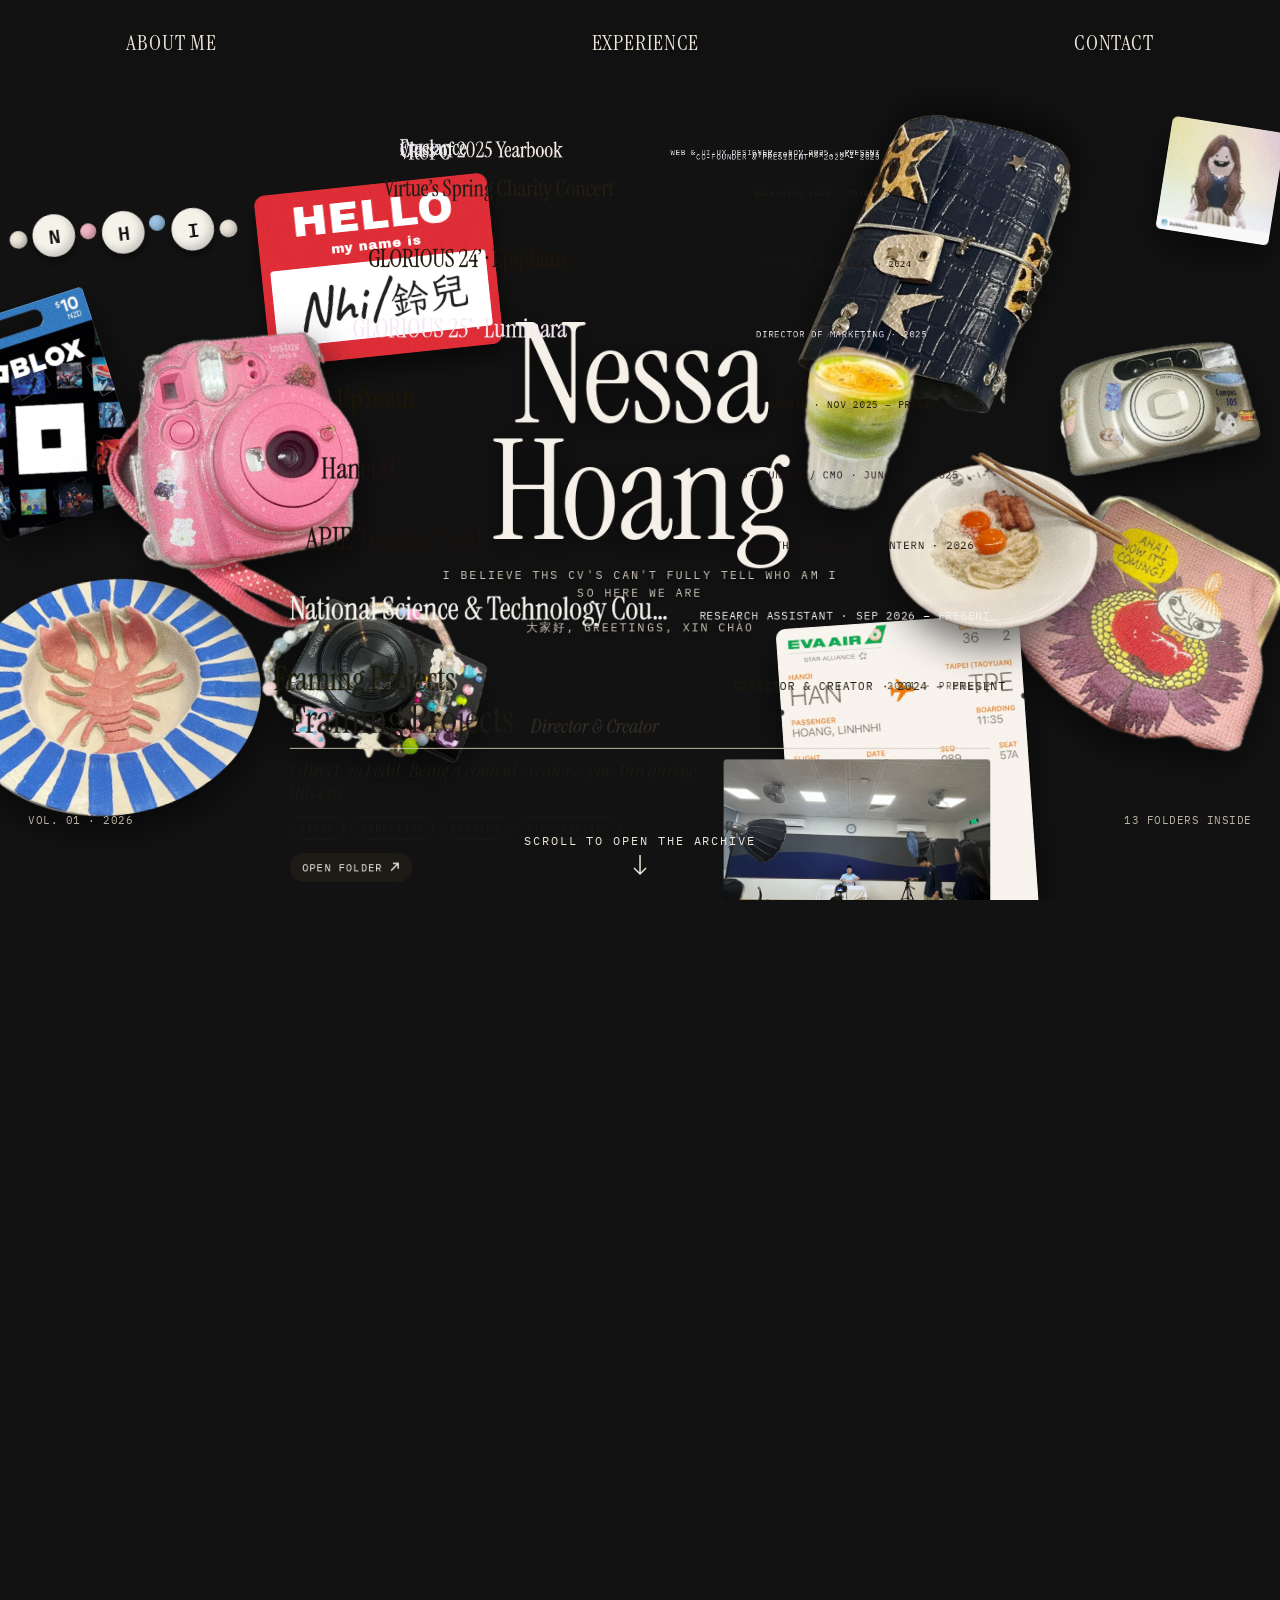
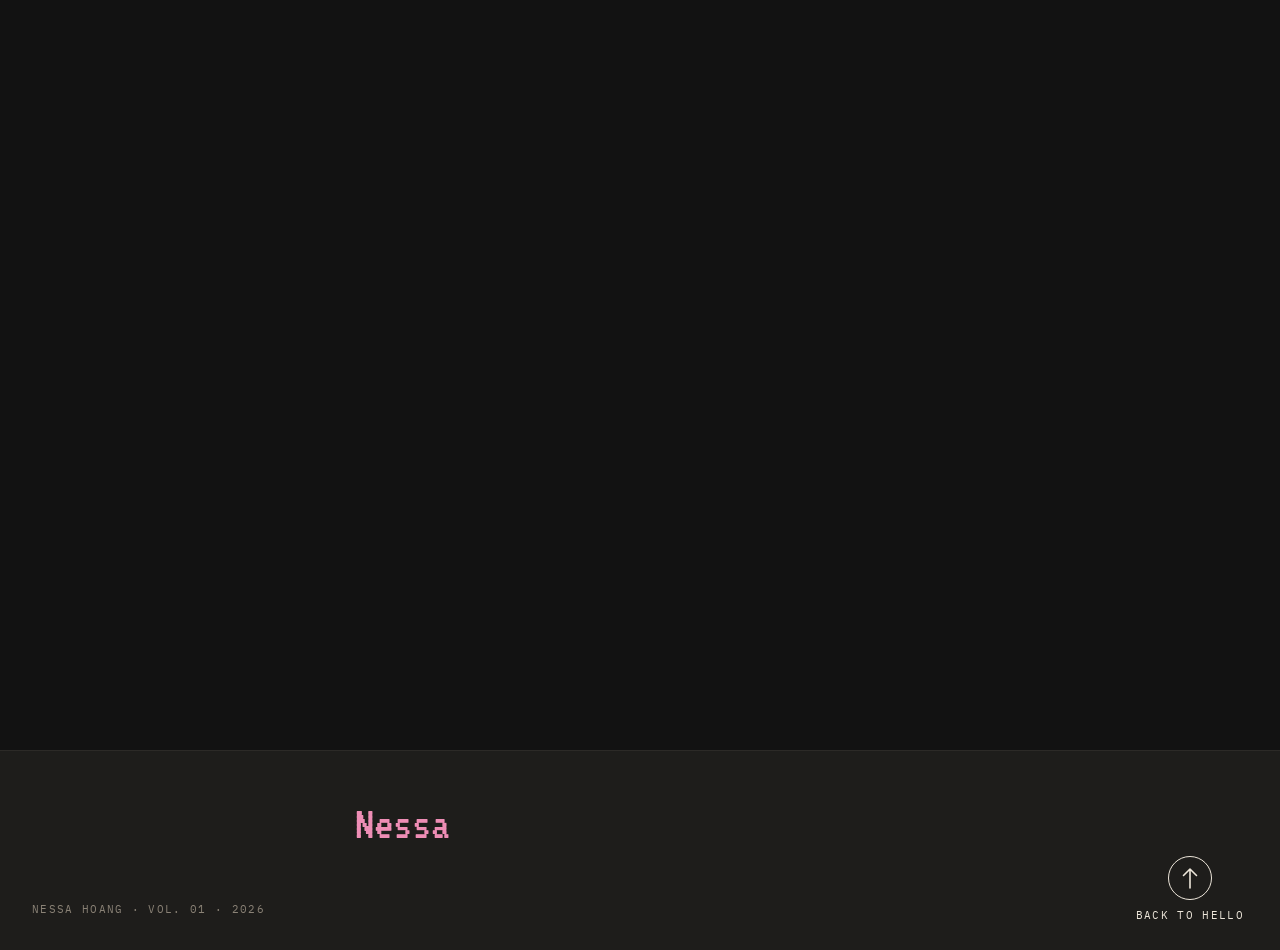
==== commit bd49aac3: "Stop the scroll scenes from lagging on phones - Slide the film strip out with a transform inside a f" ====
--- a/index.html
+++ b/index.html
@@ -56,9 +56,9 @@
             <span class="bracket-label"></span>
             <svg class="bracket-svg" fill="none" stroke="#EE8DB5" stroke-width="3" stroke-linecap="round" stroke-linejoin="round"><path></path></svg>
           </div>
-          <div class="film" id="film" aria-hidden="true"></div>
+          <div class="film-clip" aria-hidden="true"><div class="film" id="film"></div></div>
           <div id="frames"></div>
-          <img class="canister" id="canister" src="assets/film/canister.png" alt="35mm film canister">
+          <img class="canister" id="canister" src="assets/film/canister.webp" alt="35mm film canister">
         </div>
 
         <div class="corner corner--l" id="cornerL">Vol. 01 · 2026</div>
--- a/css/site.css
+++ b/css/site.css
@@ -57,6 +57,9 @@
    animation on a dozen layers was what made the first scroll stutter.     */
 .grain { position: absolute; inset: 0; pointer-events: none; background-image: var(--noise); background-size: 150px 150px; mix-blend-mode: overlay; opacity: .8; -webkit-mask-size: 100% 100%; mask-size: 100% 100%; -webkit-mask-repeat: no-repeat; mask-repeat: no-repeat; }
 .grain-on .grain { animation: grain .6s steps(6) infinite; }
+/* phones: keep the grain still. Repainting a dozen masked blend layers ten
+   times a second drains the battery and makes the first swipe stutter.    */
+@media (hover: none), (pointer: coarse), (max-width: 767px) { .grain-on .grain { animation: none; } }
 .grain--rect { border-radius: inherit; }
 @keyframes grain {
   0% { background-position: 0 0; } 17% { background-position: -60px 40px; } 33% { background-position: 50px -70px; }
@@ -106,7 +109,10 @@
 .about-title.is-on { opacity: 1; }
 .about-title .zh { font-family: 'Noto Serif TC', serif; -webkit-text-stroke: .6px #F6F1E8; }
 .hello, .beads, .greet, .canister, .frame { will-change: transform; }
-.film { position: absolute; left: -560px; width: 1760px; top: 415px; height: 300px; background: #070707; z-index: 5; clip-path: polygon(100% 0, 100% 0, 100% 100%, 100% 100%); opacity: 0; visibility: hidden; }
+/* the strip slides out of a fixed window (.film-clip) with transform only:
+   animating clip-path instead repainted the whole strip on every scroll frame */
+.film-clip { position: absolute; left: -560px; width: 1760px; top: 415px; height: 300px; overflow: hidden; z-index: 5; pointer-events: none; }
+.film { position: absolute; left: 0; top: 0; width: 100%; height: 100%; background: #070707; clip-path: polygon(0 0, 100% 0, 100% 100%, 64px 100%, 40px 50%, 0 50%); transform: translate3d(100%, 0, 0); will-change: transform; opacity: 0; visibility: hidden; }
 .film::before, .film::after { content: ''; position: absolute; left: 0; right: 0; height: 12px; background: repeating-linear-gradient(90deg, transparent 0 6px, var(--cream-2) 6px 27px, transparent 27px 33px); }
 .film::before { top: 15px; }
 .film::after { top: 273px; }
@@ -354,7 +360,8 @@
   .scroll-hint { flex-direction: row; gap: 8px; min-height: 44px; font-size: 11px; letter-spacing: .14em; padding: 0 16px; background: rgba(18,18,18,.78); border-radius: 999px; white-space: nowrap; bottom: 14px; }
 
   .about-title { left: 22px; top: 76px; width: 346px; font-size: 36px; line-height: 1.04; -webkit-text-stroke: .8px #F6F1E8; }
-  .film { left: 83px; width: 242px; top: 364px; height: 1400px; clip-path: polygon(0 0, 100% 0, 100% calc(100% - 46px), 50% calc(100% - 24px), 50% 100%, 0 100%); }
+  .film-clip { left: 83px; width: 242px; top: 364px; height: 1400px; }
+  .film { clip-path: polygon(0 0, 100% 0, 100% calc(100% - 46px), 50% calc(100% - 24px), 50% 100%, 0 100%); transform: translate3d(0, -100%, 0); }
   .film::before, .film::after { top: 0; bottom: 0; height: auto; width: 10px; background: repeating-linear-gradient(180deg, transparent 0 5px, var(--cream-2) 5px 22px, transparent 22px 26px); }
   .film::before { left: 12px; right: auto; }
   .film::after { left: auto; right: 12px; }
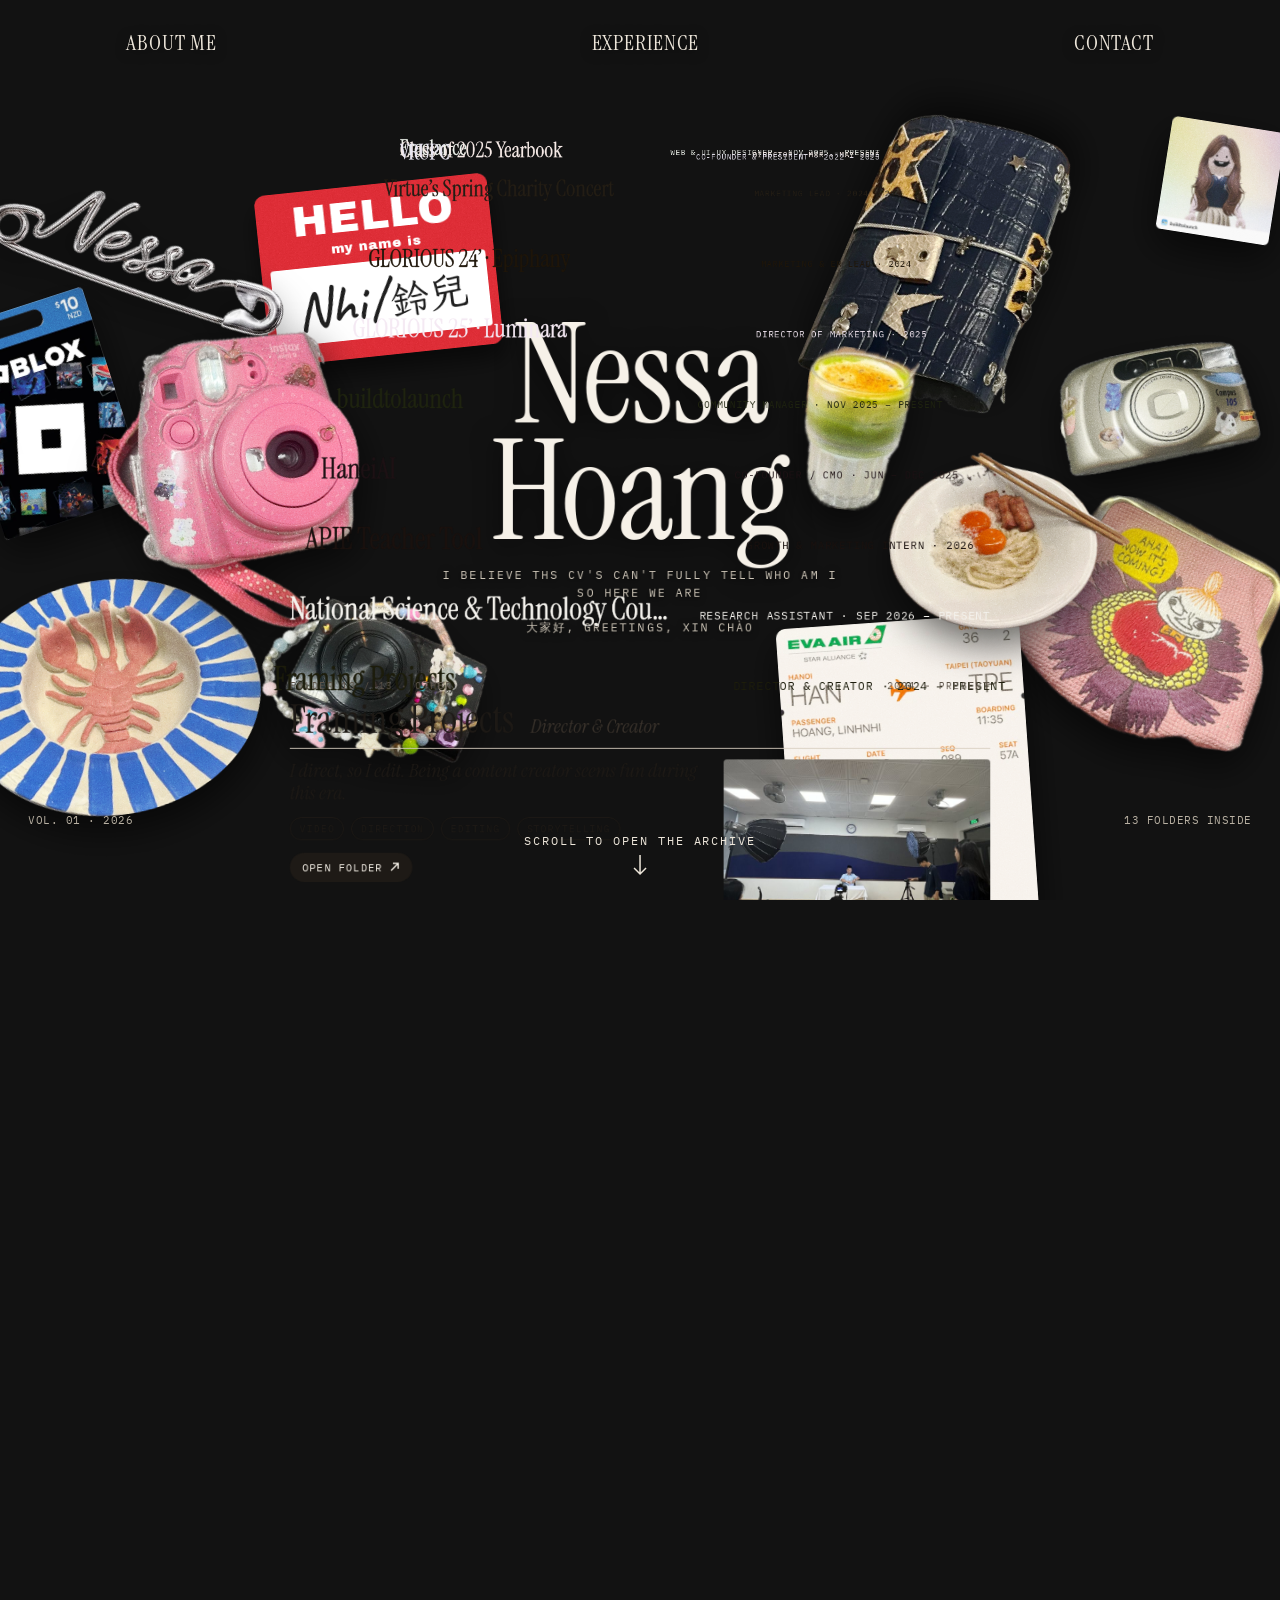
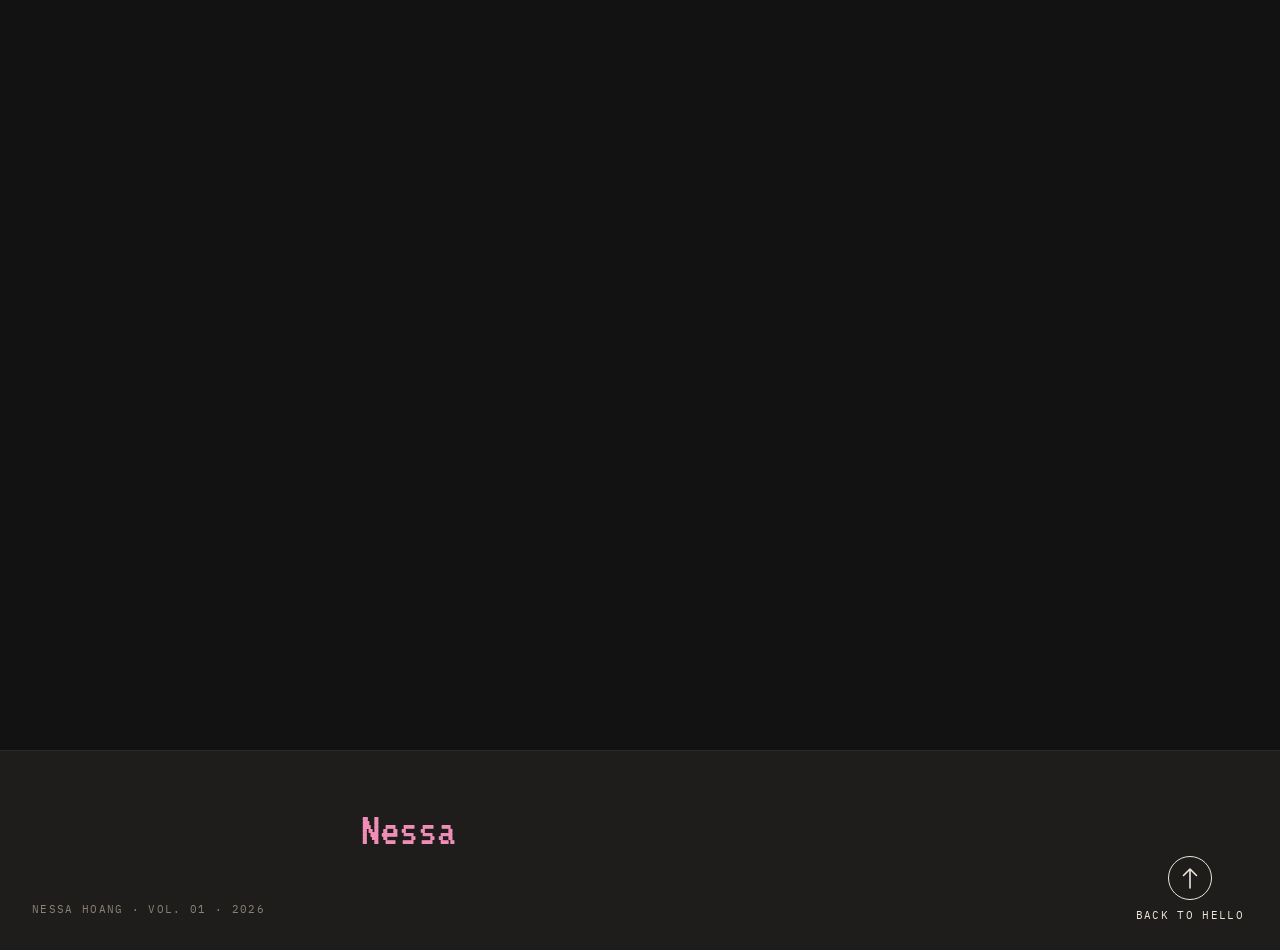
==== commit 650581b0: "Bring the canvas updates to the site and lighten images for phones - New buildtolaunch card in its o" ====
--- a/index.html
+++ b/index.html
@@ -8,7 +8,7 @@
 <meta name="theme-color" content="#121212">
 <link rel="preconnect" href="https://fonts.googleapis.com">
 <link rel="preconnect" href="https://fonts.gstatic.com" crossorigin>
-<link rel="stylesheet" href="https://fonts.googleapis.com/css2?family=Archivo+Black&family=Caveat:wght@600;700&family=EB+Garamond:ital,wght@0,400;1,400&family=Figtree:wght@400;500;600&family=Fraunces:ital,opsz,wght@0,9..144,700;0,9..144,800;1,9..144,600;1,9..144,700&family=IBM+Plex+Mono:wght@400;500;600&family=Instrument+Serif:ital@0;1&family=Inter:wght@400;500;600;700&family=JetBrains+Mono:wght@500;600&family=LXGW+WenKai+TC&family=Lexend:wght@400;500;600&family=Noto+Serif+TC:wght@300;400&family=VT323&display=swap">
+<link rel="stylesheet" href="https://fonts.googleapis.com/css2?family=Archivo+Black&family=Caveat:wght@600;700&family=EB+Garamond:ital,wght@0,400;1,400&family=Figtree:wght@400;500;600&family=Fraunces:ital,opsz,wght@0,9..144,700;0,9..144,800;1,9..144,400;1,9..144,600;1,9..144,700&family=IBM+Plex+Mono:wght@400;500;600&family=Instrument+Serif:ital@0;1&family=Inter:wght@400;500;600;700&family=JetBrains+Mono:wght@500;600&family=LXGW+WenKai+TC&family=Lexend:wght@400;500;600&family=Noto+Serif+TC:wght@300;400&family=Pixelify+Sans:wght@400;700&family=Poppins:wght@400;500;600;800&family=Geist+Mono:wght@500&family=VT323&display=swap">
 <link rel="stylesheet" href="css/site.css">
 </head>
 <body>
@@ -30,10 +30,6 @@
   <!-- 01 greeting → 01b about me film roll → 02 roll closes -->
   <section class="intro" id="top" aria-labelledby="greetTitle">
       <div class="stage" id="introStage">
-
-        <div class="beads" id="beads" aria-label="Beads spelling NHI" role="img">
-          <span class="b-s"></span><span class="b-l">N</span><span class="b-s b-pink"></span><span class="b-l b-1">H</span><span class="b-s b-blue"></span><span class="b-l b-2">I</span><span class="b-s b-3"></span>
-        </div>
 
         <div class="hello" id="hello" aria-label="Hello, my name is Nhi, 鈴兒">
           <span class="hello-big">HELLO</span>
@@ -103,10 +99,9 @@
   </a>
 </footer>
 
-<!-- contact: business card on a red string -->
+<!-- contact: business card drops down from the nav -->
 <div class="contact" id="contactLayer" hidden>
   <div class="contact-dim" data-close-contact></div>
-  <svg class="contact-string" id="contactString" aria-hidden="true"><path></path><ellipse></ellipse><ellipse></ellipse></svg>
   <div class="contact-card" id="contactCard" role="dialog" aria-modal="true" aria-label="Contact card">
     <span class="clip" aria-hidden="true"></span>
     <figure class="polaroid">
--- a/css/site.css
+++ b/css/site.css
@@ -72,15 +72,6 @@
 .obj .grain { inset: 0; }
 .obj:not(.is-ready) .grain { display: none; }
 
-.beads { position: absolute; left: 8px; top: 191px; display: flex; gap: 6px; align-items: center; transform-origin: 0 0; z-index: 6; }
-.beads span { border-radius: 50%; flex: none; }
-.b-s { width: 20px; height: 20px; background: #EDE7DA; box-shadow: inset -3px -3px 6px rgba(0,0,0,.25); }
-.b-pink { width: 18px; height: 18px; background: #F2B6C6; }
-.b-blue { width: 18px; height: 18px; background: #9CC3E6; }
-.b-3 { transform: translateY(16px); }
-.b-l { width: 48px; height: 48px; background: #F5F2EA; color: #111; display: flex; align-items: center; justify-content: center; font-family: var(--mono); font-weight: 600; font-size: 22px; box-shadow: inset -4px -5px 8px rgba(0,0,0,.18), 0 6px 12px rgba(0,0,0,.5); }
-.b-1 { transform: translateY(6px); }
-.b-2 { transform: translateY(12px); }
 
 .hello { position: absolute; left: 285px; top: 165px; width: 263px; height: 193px; padding: 12px 10px 14px; background: #D7262E; color: #fff; border-radius: 12px; box-shadow: 0 16px 26px rgba(0,0,0,.55); z-index: 5; display: flex; flex-direction: column; align-items: center; gap: 2px; overflow: hidden; transform-origin: 0 0; }
 .hello-big { font-family: 'Archivo Black', 'Arial Black', sans-serif; font-size: 48px; line-height: .95; letter-spacing: .02em; }
@@ -108,7 +99,7 @@
 .about-title { position: absolute; left: 120px; top: 130px; width: 1000px; margin: 0; font-weight: 400; font-size: 60px; line-height: 1.02; color: #F6F1E8; -webkit-text-stroke: 1.2px #F6F1E8; z-index: 10; opacity: 0; transition: opacity .3s; }
 .about-title.is-on { opacity: 1; }
 .about-title .zh { font-family: 'Noto Serif TC', serif; -webkit-text-stroke: .6px #F6F1E8; }
-.hello, .beads, .greet, .canister, .frame { will-change: transform; }
+.hello, .greet, .canister, .frame { will-change: transform; }
 /* the strip slides out of a fixed window (.film-clip) with transform only:
    animating clip-path instead repainted the whole strip on every scroll frame */
 .film-clip { position: absolute; left: -560px; width: 1760px; top: 415px; height: 300px; overflow: hidden; z-index: 5; pointer-events: none; }
@@ -264,7 +255,7 @@
 .t-apie .apie-word { font-family: 'Fraunces', Georgia, serif; font-weight: 800; font-size: 72px; line-height: 1; }
 .t-apie .apie-dot { color: #f26d3d; }
 .t-apie .apie-mark { width: 57px; height: 57px; border-radius: 50%; }
-.t-apie .c-title { font-family: 'Fraunces', Georgia, serif; font-weight: 800; font-size: 72px; line-height: .92; letter-spacing: -.04em; color: #4a4a52; }
+.t-apie .c-title { font-family: 'Fraunces', Georgia, serif; font-style: italic; font-weight: 400; font-size: 72px; line-height: .92; letter-spacing: -.02em; color: #4a4a52; }
 .t-apie .c-role { font-family: 'Fraunces', Georgia, serif; font-style: italic; font-weight: 600; font-size: 30px; color: #8b6fc7; }
 .t-apie .g-fig img { border: 2px solid #1a1a1f; border-radius: 16px; box-shadow: 6px 6px 0 #1a1a1f; }
 .t-apie .apie-ig { object-position: 42.7757% 0%; object-view-box: inset(0% 12.2519% 35.0594% 9.1584%); }
@@ -301,8 +292,6 @@
 .contact[hidden] { display: none; }
 .contact-dim { position: absolute; inset: 0; background: rgba(8,8,8,.62); opacity: 0; transition: opacity .3s; }
 .contact.is-open .contact-dim { opacity: 1; }
-.contact-string { position: absolute; left: 0; top: 0; width: 100%; height: 100%; pointer-events: none; overflow: visible; }
-.contact-string path, .contact-string ellipse { fill: none; stroke: var(--red); stroke-width: 3; stroke-linecap: round; }
 .contact-card { position: absolute; top: 112px; width: 560px; padding: 26px; background: var(--paper); color: #1E1A16; border-radius: 6px; box-shadow: 0 28px 60px rgba(0,0,0,.65); display: flex; gap: 26px; transform-origin: 343px -40px; transform: translateY(-140%) rotate(-6deg); }
 .contact.is-open .contact-card { animation: drop 1s cubic-bezier(.25,.9,.3,1) forwards; }
 .contact.is-closing .contact-card { animation: lift .35s ease-in forwards; }
@@ -343,6 +332,56 @@
 .to-top:hover .to-top-ring, .to-top:focus-visible .to-top-ring { background: var(--cream-2); color: #1E1D1B; transform: translateY(-4px); }
 
 /* ───────── mobile (390 × 844 board) ───────── */
+/* IdeaLens + HaneiAI logos */
+.t-nstc .nstc-titlerow { display: flex; align-items: center; gap: 18px; }
+.t-nstc .nstc-mark { width: 104px; height: 104px; flex: none; }
+.t-hanei .c-title { line-height: 0; }
+.t-hanei .hanei-logo { display: block; width: 300px; height: auto; }
+
+/* Freelance: four-picture cover */
+.arc-cover-grid { display: grid; grid-template-columns: repeat(2, minmax(0, 1fr)); grid-template-rows: repeat(2, minmax(0, 1fr)); gap: 6px; aspect-ratio: 700 / 397; border-radius: 4px; overflow: hidden; }
+.arc-cover-grid img { width: 100%; height: 100%; min-height: 0; object-fit: cover; object-position: top; display: block; background: rgba(0,0,0,.06); }
+
+/* buildtolaunch (its own design system: cream dot grid, white panels, pixel type) */
+.t-b2l { --paper: radial-gradient(oklch(0.24 0.03 275 / .08) 1px, transparent 1px) 0 0 / 22px 22px, oklch(0.978 0.014 92); --rule: oklch(0.92 0.01 275); --acc: oklch(0.55 0.22 274); --ink-b: oklch(0.3 0.04 275); --hard: oklch(0.24 0.03 275); --lime: oklch(0.94 0.16 112); font-family: 'Poppins', sans-serif; color: var(--ink-b); }
+.t-b2l .sheet-close .x { background: #fff; border: 2px solid var(--hard); box-shadow: 2px 2px 0 0 var(--hard); }
+.t-b2l .b2l-top { margin-top: 18px; }
+.t-b2l .b2l-pill { display: inline-flex; align-items: center; gap: 9px; background: #fff; border: 2px solid var(--hard); box-shadow: 2px 2px 0 0 var(--hard); border-radius: 9999px; padding: 6px 16px 6px 11px; }
+.t-b2l .b2l-word { font-size: 16px; font-weight: 800; letter-spacing: -.025em; }
+.t-b2l .b2l-word i, .t-b2l .c-title i { font-style: normal; color: var(--acc); }
+.t-b2l .b2l-eyebrow, .t-b2l .c-meta dt { font-family: 'Geist Mono', monospace; font-size: 12px; letter-spacing: .14em; text-transform: uppercase; color: oklch(0.5 0.03 275); }
+.t-b2l .c-head { border-bottom: 0; }
+.t-b2l .c-title { font-family: 'Pixelify Sans', sans-serif; font-weight: 700; font-size: 92px; line-height: .92; color: var(--ink-b); }
+.t-b2l .b2l-rolerow { display: flex; align-items: center; gap: 12px; flex-wrap: wrap; }
+.t-b2l .b2l-role { display: inline-flex; background: var(--lime); color: oklch(0.2 0.03 120); border: 2px solid var(--hard); box-shadow: 2px 2px 0 0 var(--hard); border-radius: 9999px; padding: 8px 20px; font-family: 'Pixelify Sans', sans-serif; font-weight: 700; font-size: 26px; line-height: 1; }
+.t-b2l .b2l-plus { font-size: 18px; font-weight: 500; color: oklch(0.5 0.03 275); }
+.t-b2l .c-meta { background: #fff; border-radius: 32px; box-shadow: 0 1px 2px 0 rgb(0 0 0 / .05); padding: 20px 24px; grid-template-columns: 80px minmax(0, 270px); }
+.t-b2l .b2l-panel { position: relative; background: #fff; border-radius: 32px; box-shadow: 0 1px 2px 0 rgb(0 0 0 / .05); }
+.t-b2l .c-hero { align-items: stretch; gap: 28px; }
+.t-b2l .c-hero-fig.b2l-panel { padding: 12px; flex: 0 0 60%; }
+.t-b2l .c-hero-fig img { border-radius: 20px; }
+.t-b2l .g-fig figcaption { font-family: 'Poppins', sans-serif; font-size: 14px; font-weight: 500; letter-spacing: 0; text-transform: none; color: var(--ink-b); padding: 0 6px; }
+.t-b2l .c-wins.b2l-panel { padding: 28px 30px; gap: 18px; }
+.t-b2l .b2l-h { font-family: 'Pixelify Sans', sans-serif; font-weight: 700; font-size: 28px; line-height: 1; color: var(--ink-b); }
+.t-b2l .b2l-h--lg { font-size: 36px; }
+.t-b2l .c-wins ol { font-size: 16px; line-height: 1.45; gap: 14px; }
+.t-b2l .c-wins li { border-bottom-color: var(--rule); padding-bottom: 14px; }
+.t-b2l .c-wins b { font-family: 'Pixelify Sans', sans-serif; font-weight: 700; font-size: 19px; }
+.t-b2l .w-no { font-family: 'Pixelify Sans', sans-serif; font-size: 18px; font-weight: 700; padding-top: 0; min-width: 28px; }
+.t-b2l .c-story.b2l-panel { padding: 30px 36px; gap: 40px; margin-top: 28px; }
+.t-b2l .c-story .b2l-h { width: 150px; flex: none; }
+.t-b2l .c-story p { font-style: normal; font-size: 22px; font-weight: 500; line-height: 1.5; }
+.t-b2l mark { background: var(--lime); color: inherit; padding: 0 6px; border-radius: 6px; }
+.t-b2l .b2l-gallery { position: relative; border-top: 0; padding-top: 0; margin-top: 36px; --gap: 28px; }
+.t-b2l .g-fig img { border-radius: 16px; }
+.t-b2l a { color: var(--acc); font-weight: 600; }
+.b2l-sticker { position: absolute; pointer-events: none; filter: drop-shadow(2px 0 0 #fff) drop-shadow(-2px 0 0 #fff) drop-shadow(0 2px 0 #fff) drop-shadow(0 -2px 0 #fff) drop-shadow(0 6px 8px rgba(0,0,0,.18)); }
+.b2l-sticker svg { display: block; }
+.st-rocket { right: -22px; top: -26px; transform: rotate(14deg); }
+.st-chat { right: 24px; bottom: -22px; transform: rotate(-8deg); }
+.st-star { left: 33%; top: 46px; transform: rotate(10deg); }
+.st-tulip { left: 300px; top: -10px; transform: rotate(12deg); }
+
 @media (max-width: 767px) {
   .nav { top: 8px; width: 100%; padding: 0 14px; }
   .nav a, .nav button { font-size: 16px; padding: 12px 4px; }
@@ -351,7 +390,6 @@
   .site-header.is-compact .nav a, .site-header.is-compact .nav button { font-size: 16px; padding: 12px 4px; }
 
   .obj img { filter: drop-shadow(0 10px 14px rgba(0,0,0,.6)); }
-  .beads { top: 96px; transform: scale(.667) rotate(-7deg); }
   .hello { left: 196px; top: 100px; }
   .greet { top: 330px; gap: 12px; }
   .greet h1 { font-size: 96px; text-shadow: 0 4px 22px rgba(0,0,0,.75); }
@@ -433,6 +471,25 @@
   .t-apie .apie-note-box { padding: 20px; aspect-ratio: auto; }
   .t-hanei .c-title { font-size: 84px; }
   .t-hanei .c-role { font-size: 24px; }
+  .t-nstc .nstc-mark { width: 56px; height: 56px; }
+  .t-nstc .nstc-titlerow { gap: 10px; }
+  .t-hanei .hanei-logo { width: 220px; }
+  .t-b2l .c-title { font-size: 44px; }
+  .t-b2l .b2l-role { font-size: 19px; padding: 6px 14px; }
+  .t-b2l .b2l-plus { font-size: 13px; }
+  .t-b2l .c-meta { border-radius: 24px; padding: 16px 18px; grid-template-columns: 64px minmax(0, 1fr); }
+  .t-b2l .c-hero-fig.b2l-panel { flex: none; width: 100%; }
+  .t-b2l .b2l-panel { border-radius: 24px; }
+  .t-b2l .c-wins.b2l-panel, .t-b2l .c-story.b2l-panel { padding: 20px; }
+  .t-b2l .b2l-h, .t-b2l .c-story .b2l-h { font-size: 22px; width: auto; }
+  .t-b2l .b2l-h--lg { font-size: 26px; }
+  .t-b2l .c-wins ol { font-size: 14px; }
+  .t-b2l .c-wins b { font-size: 16px; }
+  .t-b2l .c-story p { font-size: 17px !important; }
+  .t-b2l .c-gallery-head { flex-direction: column; gap: 6px; }
+  .t-b2l .b2l-gallery { --gap: 12px; }
+  .st-rocket { right: -8px; top: -18px; } .st-rocket svg { width: 44px !important; }
+  .st-star, .st-tulip { display: none; }
 
   .contact-card { left: 12px !important; right: 12px; width: auto; top: 70px; padding: 18px; gap: 16px; transform-origin: 70% -40px; }
   .clip { left: calc(100% - 70px); }
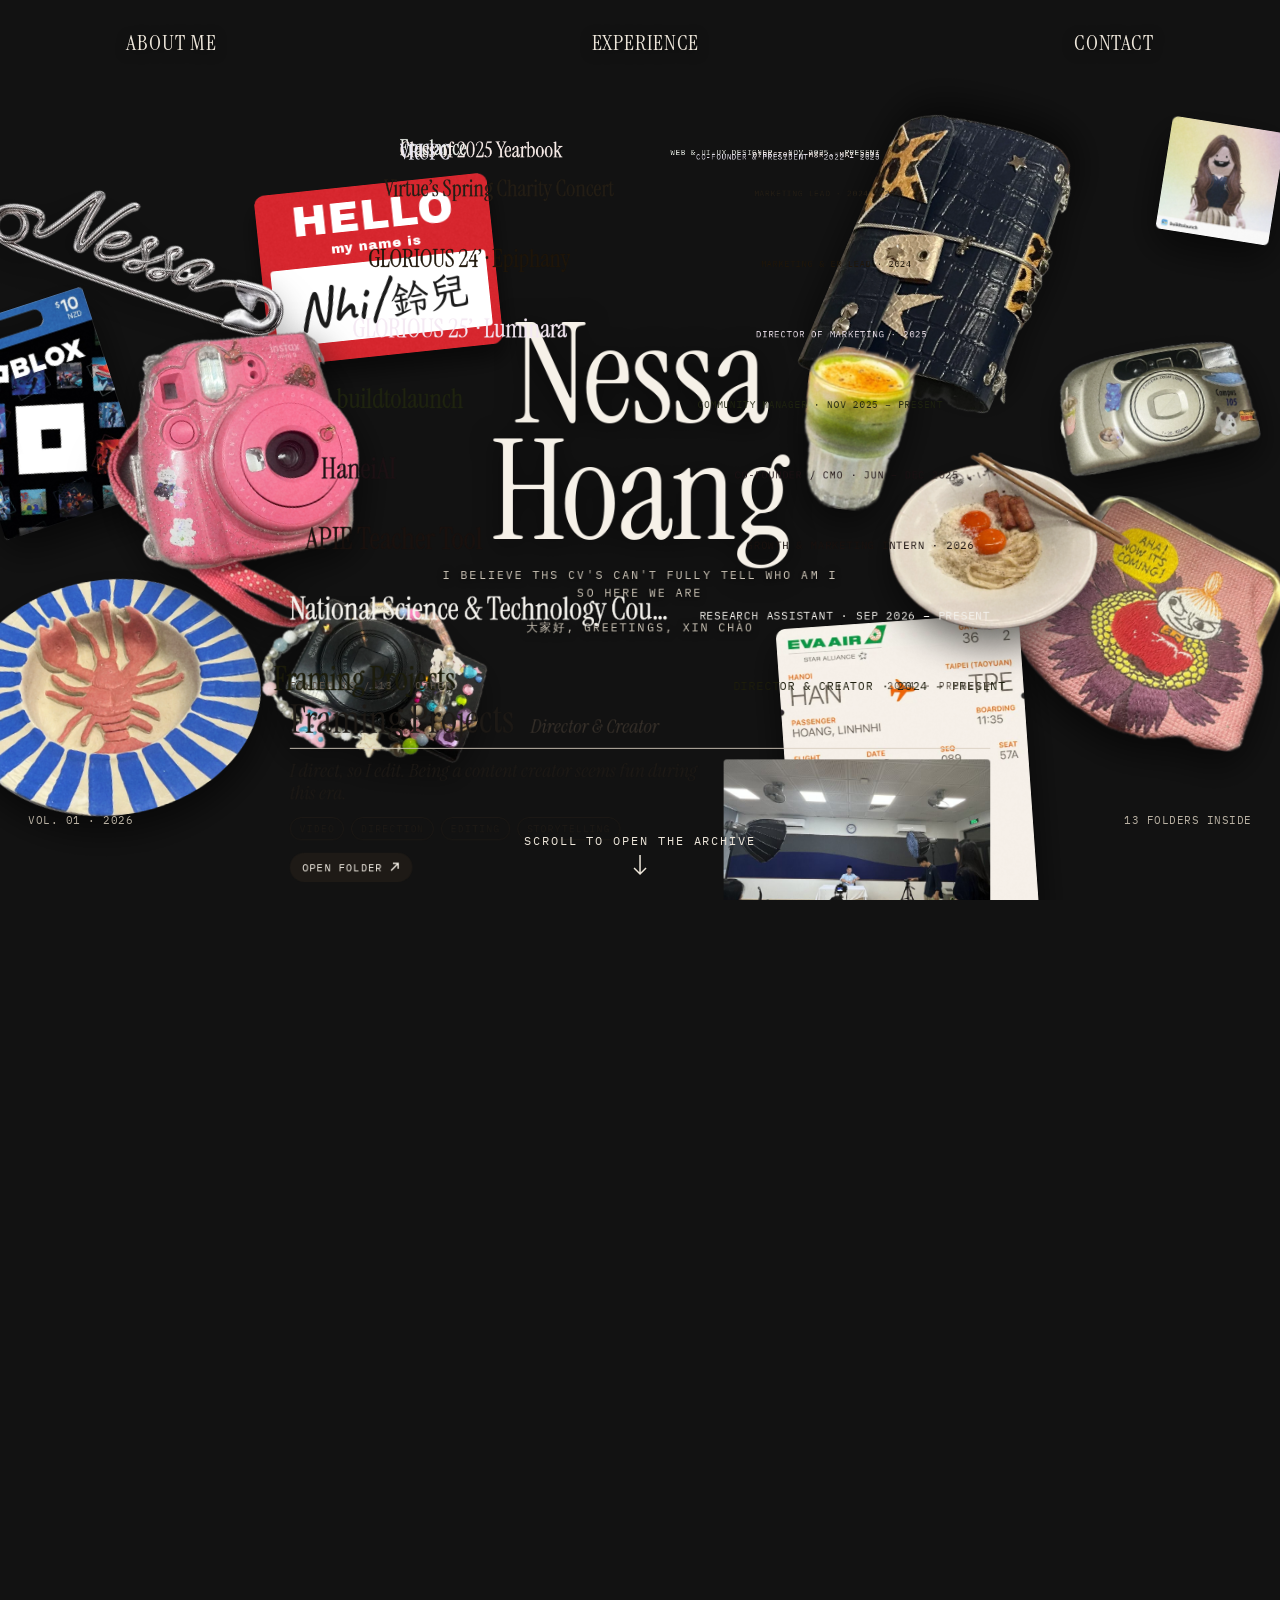
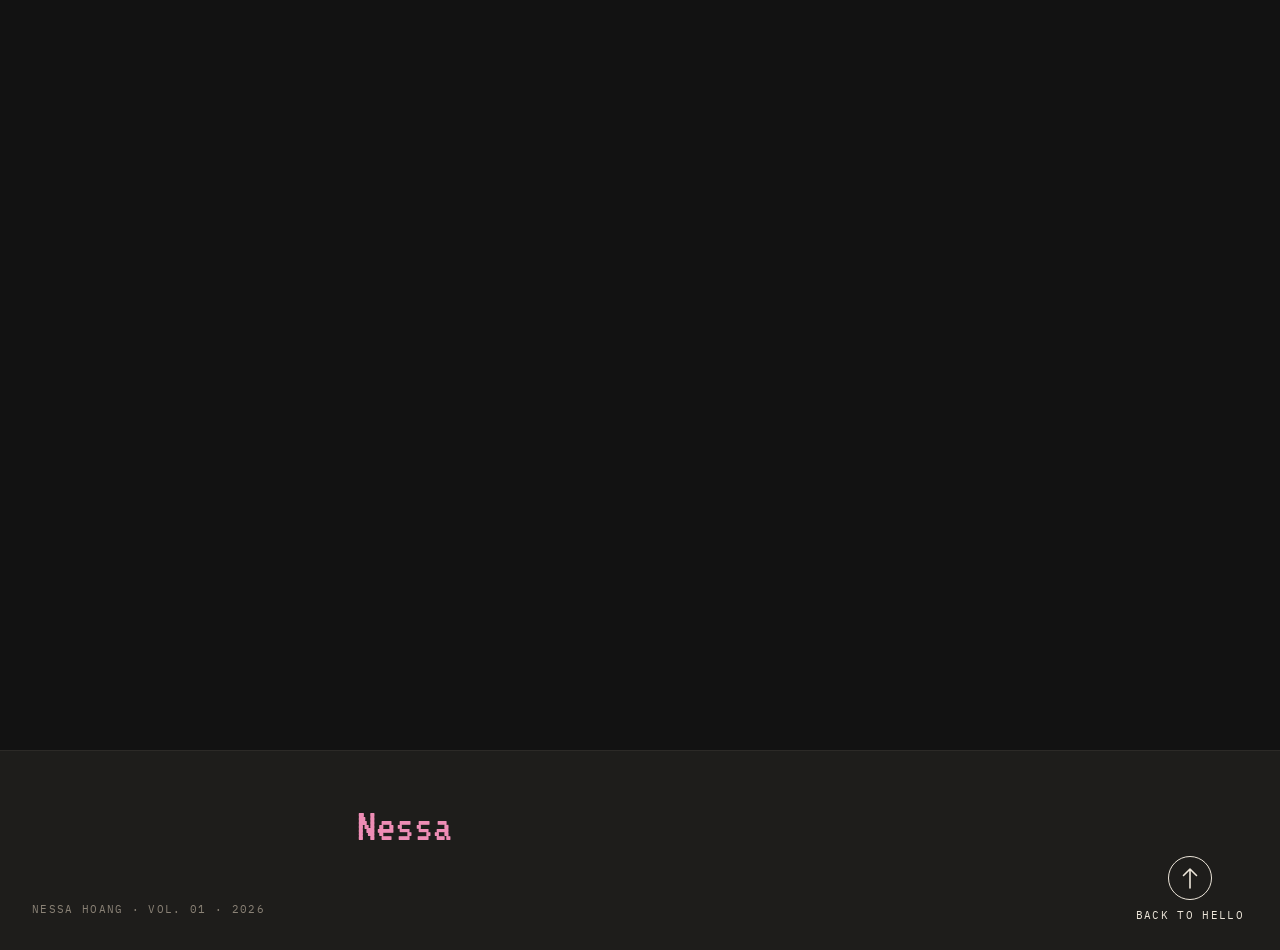
==== commit 5e093033: "Stop the greeting lagging on first load - Show the collage as one group once every object image has " ====
--- a/index.html
+++ b/index.html
@@ -8,7 +8,10 @@
 <meta name="theme-color" content="#121212">
 <link rel="preconnect" href="https://fonts.googleapis.com">
 <link rel="preconnect" href="https://fonts.gstatic.com" crossorigin>
-<link rel="stylesheet" href="https://fonts.googleapis.com/css2?family=Archivo+Black&family=Caveat:wght@600;700&family=EB+Garamond:ital,wght@0,400;1,400&family=Figtree:wght@400;500;600&family=Fraunces:ital,opsz,wght@0,9..144,700;0,9..144,800;1,9..144,400;1,9..144,600;1,9..144,700&family=IBM+Plex+Mono:wght@400;500;600&family=Instrument+Serif:ital@0;1&family=Inter:wght@400;500;600;700&family=JetBrains+Mono:wght@500;600&family=LXGW+WenKai+TC&family=Lexend:wght@400;500;600&family=Noto+Serif+TC:wght@300;400&family=Pixelify+Sans:wght@400;700&family=Poppins:wght@400;500;600;800&family=Geist+Mono:wght@500&family=VT323&display=swap">
+<link rel="stylesheet" href="https://fonts.googleapis.com/css2?family=Archivo+Black&family=Caveat:wght@600;700&family=IBM+Plex+Mono:wght@400;500;600&family=Instrument+Serif:ital@0;1&display=swap">
+<!-- Chinese fonts: only the handful of characters the site uses, instead of the whole font's character list -->
+<link rel="stylesheet" href="https://fonts.googleapis.com/css2?family=LXGW+WenKai+TC&family=Noto+Serif+TC:wght@300;400&display=swap&text=%E5%85%92%E5%A4%A7%E5%A5%BD%E5%AE%B6%E9%88%B4">
+<!-- the card fonts (each folder's design system) load after the greeting has settled: see loadLater() in app.js -->
 <link rel="stylesheet" href="css/site.css">
 </head>
 <body>
@@ -106,7 +109,7 @@
     <span class="clip" aria-hidden="true"></span>
     <figure class="polaroid">
       <span class="tape" aria-hidden="true"></span>
-      <img src="assets/baby.jpg" alt="Nhi as a toddler in a white fur jacket and a tiara">
+      <img src="assets/baby.jpg" alt="Nhi as a toddler in a white fur jacket and a tiara" loading="lazy" decoding="async">
       <figcaption>Connect with Nhi</figcaption>
     </figure>
     <div class="contact-info">
--- a/css/site.css
+++ b/css/site.css
@@ -15,7 +15,7 @@
   --W: 1440px;
   --H: 900px;
   --s: 1;
-  --noise: url("data:image/svg+xml;utf8,<svg xmlns='http://www.w3.org/2000/svg' width='200' height='200'><filter id='n'><feTurbulence type='fractalNoise' baseFrequency='.9' numOctaves='2' stitchTiles='stitch'/><feColorMatrix type='saturate' values='0'/></filter><rect width='100%' height='100%' filter='url(%23n)'/></svg>");
+  --noise: url("../assets/noise.png"); /* a pre-rendered tile: an SVG turbulence filter here was re-rasterised on every grain layer */
 }
 
 * { box-sizing: border-box; }
@@ -71,6 +71,11 @@
 .obj img { width: 100%; height: 100%; object-fit: fill; filter: drop-shadow(0 18px 22px rgba(0,0,0,.6)); user-select: none; -webkit-user-drag: none; }
 .obj .grain { inset: 0; }
 .obj:not(.is-ready) .grain { display: none; }
+/* the grain layers switch on just after the collage appears, so the two costs don't land on the same frame */
+.intro:not(.grain-ok) .grain { display: none; }
+/* the collage arrives as one group: nothing pops in one by one while images trickle in */
+#objects, .hello { opacity: 0; transition: opacity .45s ease-out; }
+.objs-ready #objects, .objs-ready .hello { opacity: 1; }
 
 
 .hello { position: absolute; left: 285px; top: 165px; width: 263px; height: 193px; padding: 12px 10px 14px; background: #D7262E; color: #fff; border-radius: 12px; box-shadow: 0 16px 26px rgba(0,0,0,.55); z-index: 5; display: flex; flex-direction: column; align-items: center; gap: 2px; overflow: hidden; transform-origin: 0 0; }
@@ -507,6 +512,7 @@
 
 @media (prefers-reduced-motion: reduce) {
   .grain { animation: none; }
+  #objects, .hello { transition: none; }
   .scroll-hint svg { animation: none; }
   .contact.is-open .contact-card { animation: none; transform: rotate(2.5deg); }
   .contact.is-closing .contact-card { animation: none; }
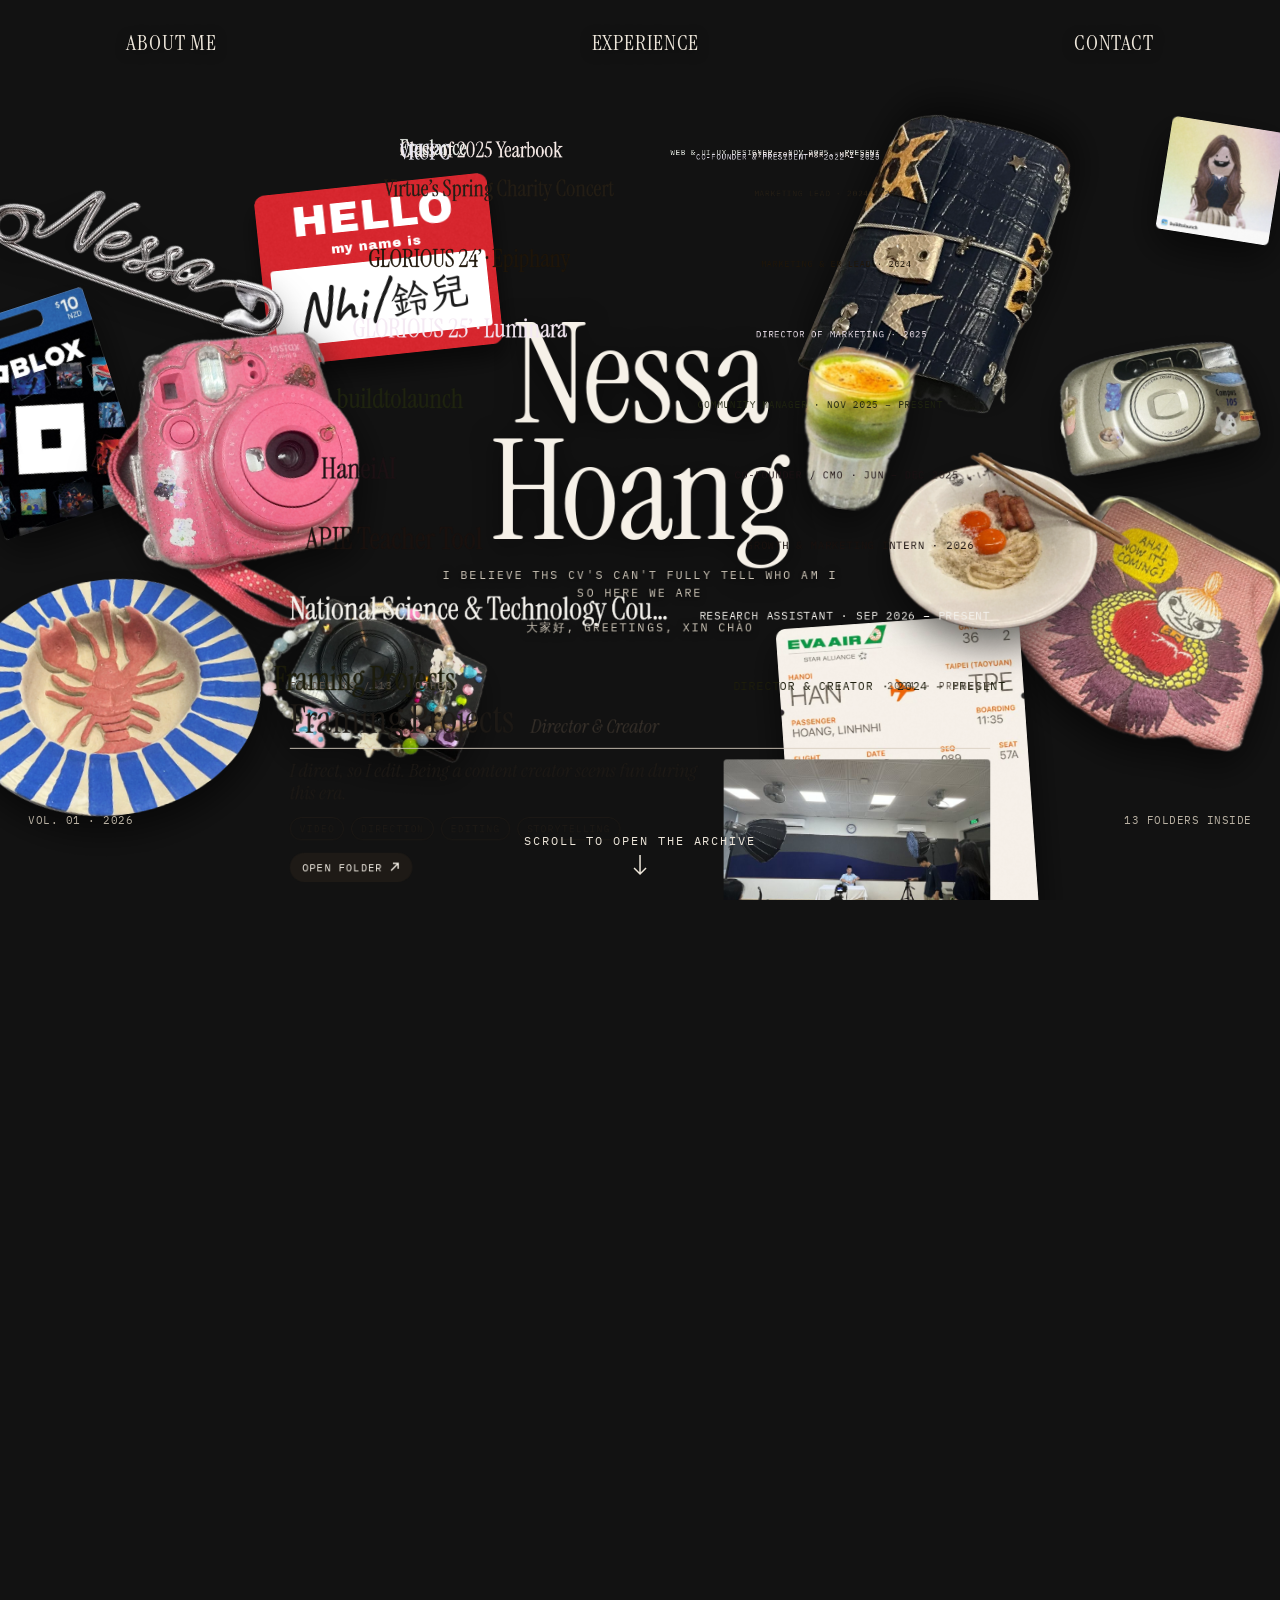
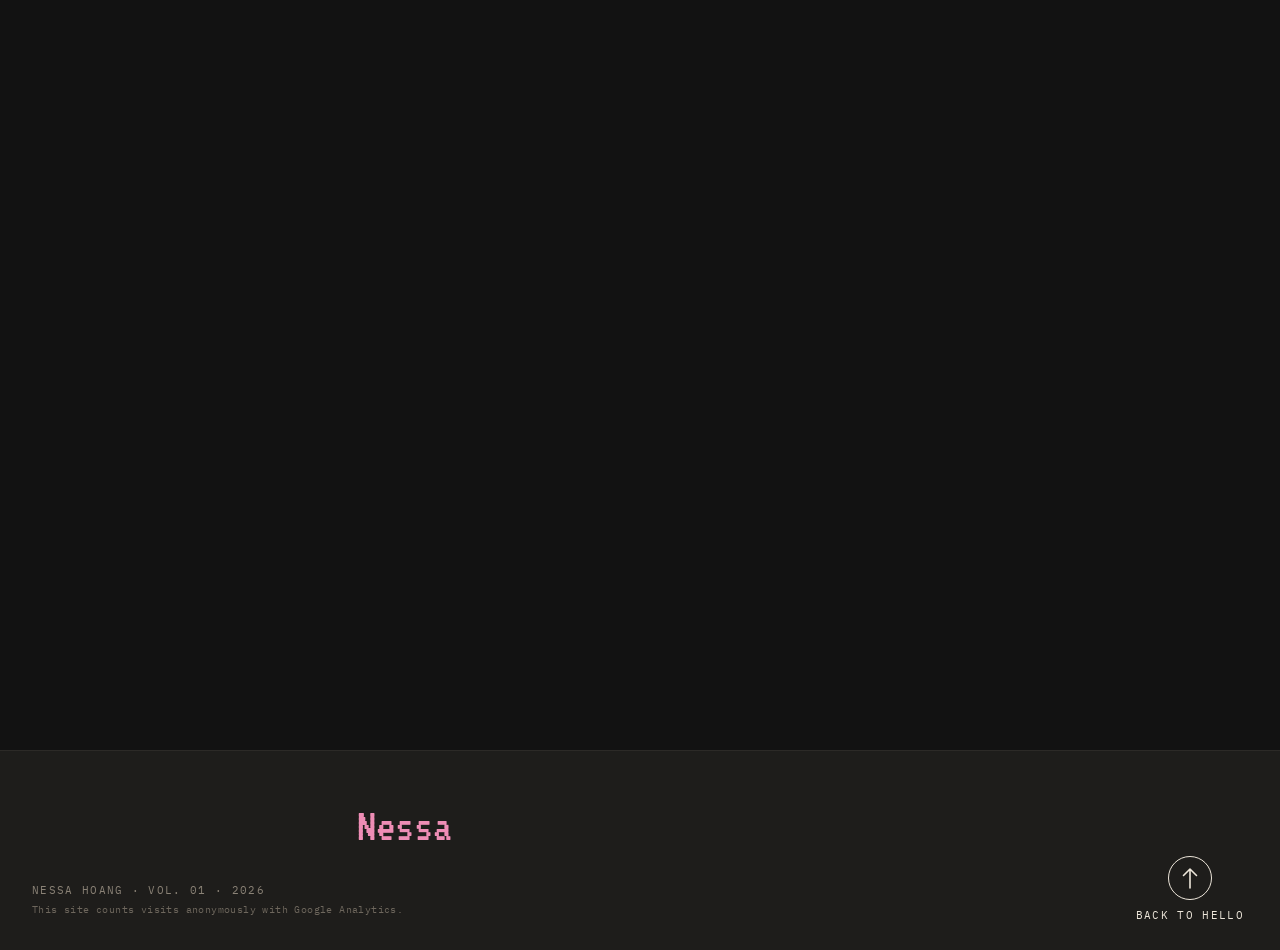
==== commit c997637f: "Track visits, folder reading time and clicks with Google Analytics Adds js/track.js: where visitors " ====
--- a/index.html
+++ b/index.html
@@ -95,7 +95,7 @@
 
 <footer class="site-footer" id="siteFooter">
   <span class="dvd" id="dvd" aria-hidden="true">Nessa</span>
-  <span class="foot-meta">Nessa Hoang · Vol. 01 · 2026</span>
+  <span class="foot-meta">Nessa Hoang · Vol. 01 · 2026<small class="foot-note">This site counts visits anonymously with Google Analytics.</small></span>
   <a class="to-top" href="#top" data-go="top">
     <span class="to-top-ring"><svg aria-hidden="true" width="16" height="22" viewBox="0 0 16 22" fill="none" stroke="currentColor" stroke-width="1.6" stroke-linecap="round" stroke-linejoin="round"><path d="M8 21V2M1.5 8.5 8 2l6.5 6.5"/></svg></span>
     <span>Back to hello</span>
@@ -150,5 +150,6 @@
 <script src="js/data.js"></script>
 <script src="js/cards.js"></script>
 <script src="js/app.js"></script>
+<script src="js/track.js"></script>
 </body>
 </html>
--- a/css/site.css
+++ b/css/site.css
@@ -332,6 +332,7 @@
 .dvd { position: absolute; left: 0; top: 0; font-family: 'VT323', 'IBM Plex Mono', monospace; font-size: 48px; line-height: .8; letter-spacing: 0; text-transform: none; color: var(--pink); white-space: nowrap; pointer-events: none; user-select: none; will-change: transform; transition: color .15s; }
 .foot-meta, .to-top { position: relative; z-index: 1; }
 .foot-meta { padding-bottom: 10px; }
+.foot-note { display: block; margin-top: 6px; font-size: 10px; letter-spacing: .04em; text-transform: none; color: #6E675D; }
 .to-top { display: flex; flex-direction: column; align-items: center; gap: 8px; color: var(--cream-2); text-decoration: none; padding: 4px; }
 .to-top-ring { width: 44px; height: 44px; border-radius: 50%; border: 1px solid currentColor; display: flex; align-items: center; justify-content: center; background: #1E1D1B; transition: background .2s, color .2s, transform .2s; }
 .to-top:hover .to-top-ring, .to-top:focus-visible .to-top-ring { background: var(--cream-2); color: #1E1D1B; transform: translateY(-4px); }
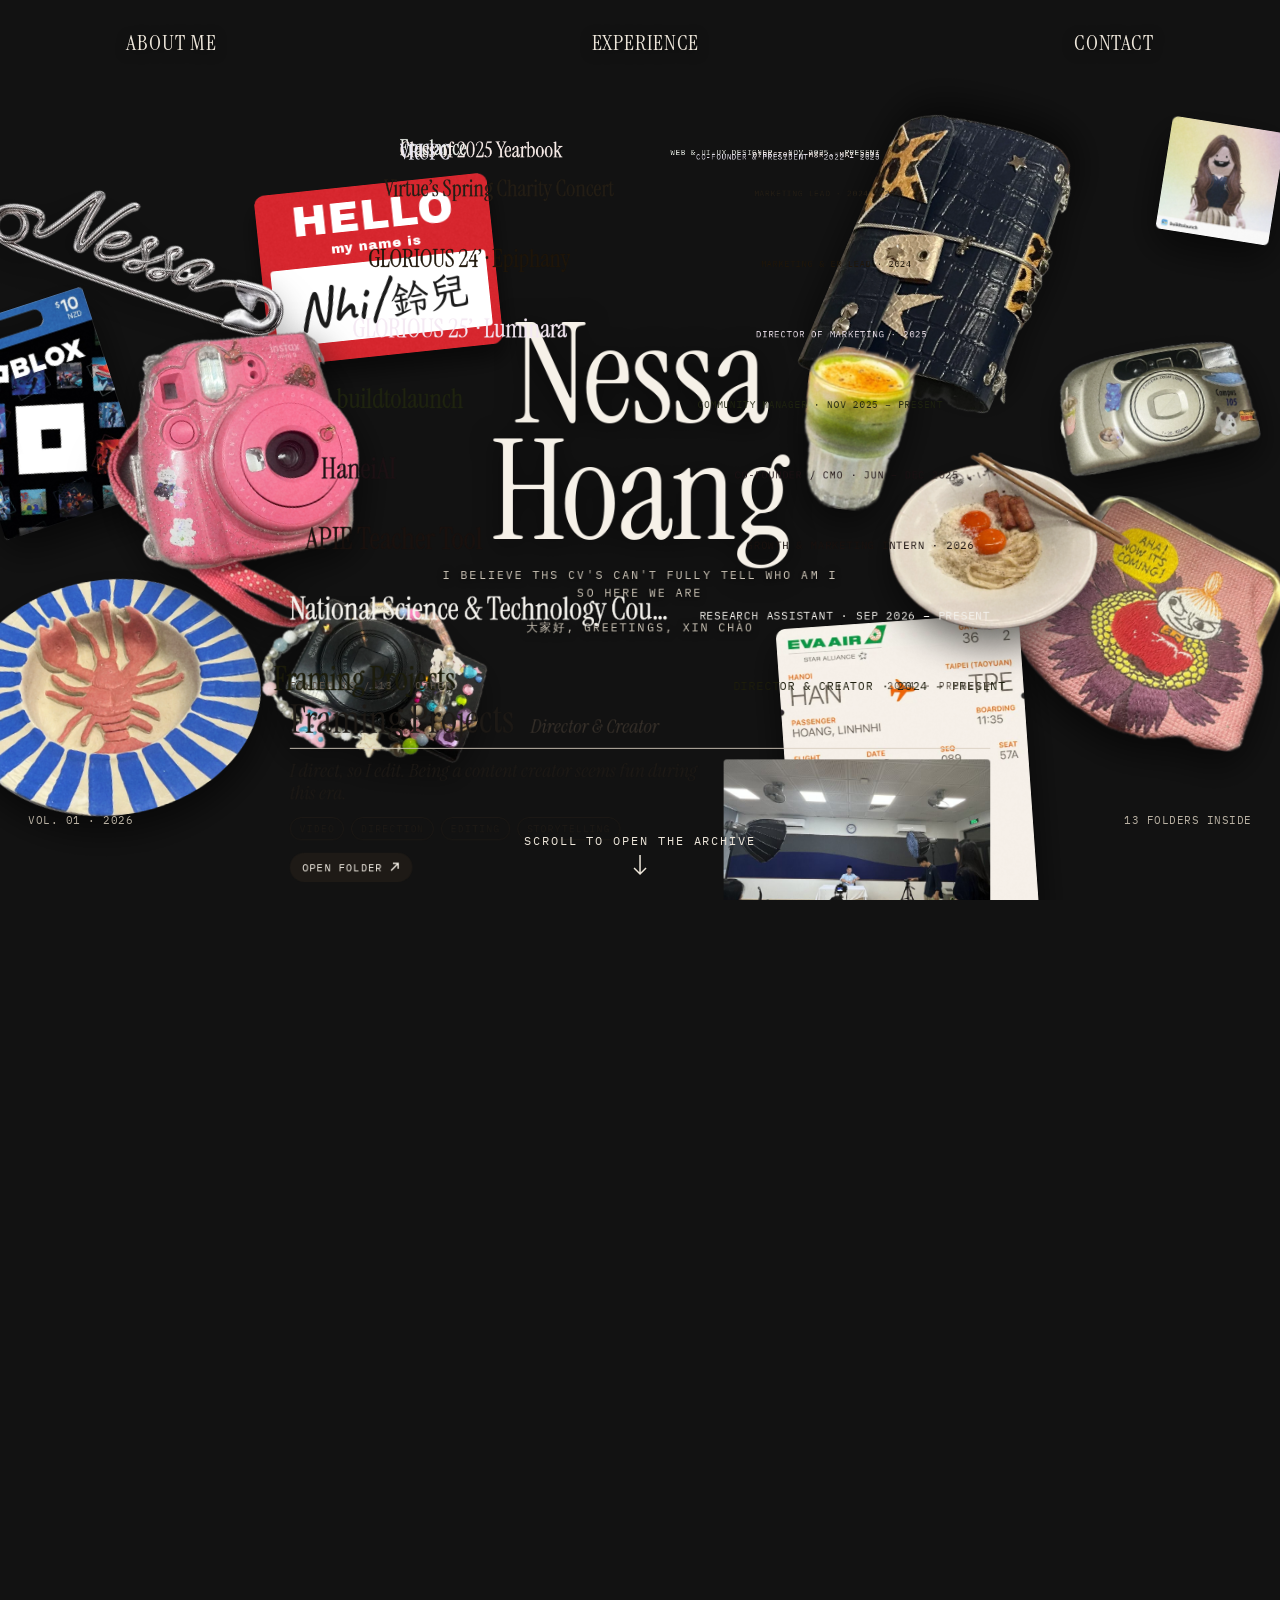
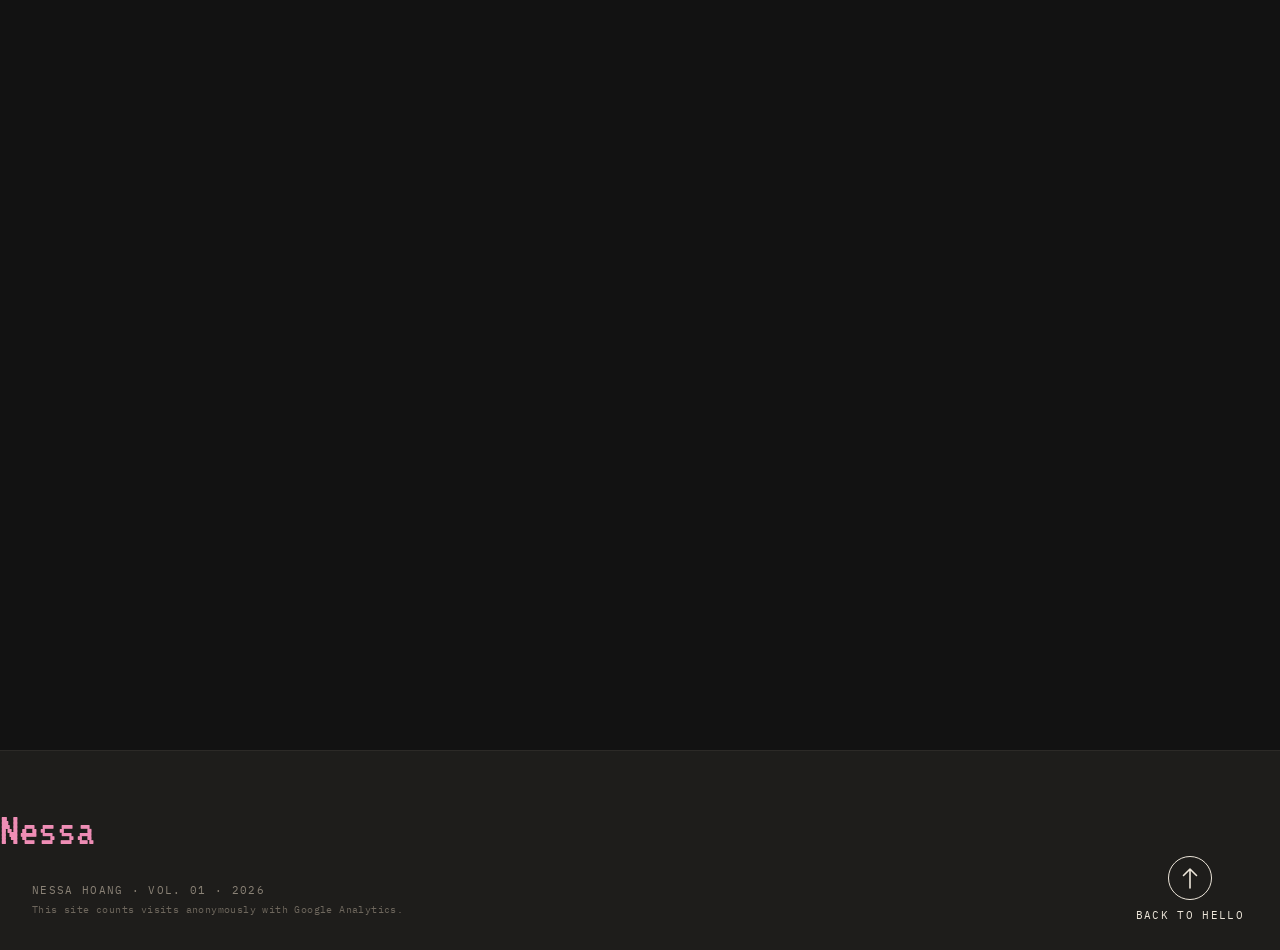
==== commit 757b0818: "Use the Roblox avatar as the site icon Co-Authored-By: Claude Opus 5.5 <noreply@anthropic.com>" ====
--- a/index.html
+++ b/index.html
@@ -6,6 +6,10 @@
 <title>Nessa Hoang · Archive</title>
 <meta name="description" content="Nessa Hoang (Nhi / 鈴兒): the things a CV can't show. Product, growth and marketing, from Hanoi to Taipei.">
 <meta name="theme-color" content="#121212">
+<link rel="icon" href="favicon.ico" sizes="48x48">
+<link rel="icon" href="assets/favicon-32.png" type="image/png" sizes="32x32">
+<link rel="icon" href="assets/icon-192.png" type="image/png" sizes="192x192">
+<link rel="apple-touch-icon" href="apple-touch-icon.png">
 <link rel="preconnect" href="https://fonts.googleapis.com">
 <link rel="preconnect" href="https://fonts.gstatic.com" crossorigin>
 <link rel="stylesheet" href="https://fonts.googleapis.com/css2?family=Archivo+Black&family=Caveat:wght@600;700&family=IBM+Plex+Mono:wght@400;500;600&family=Instrument+Serif:ital@0;1&display=swap">
